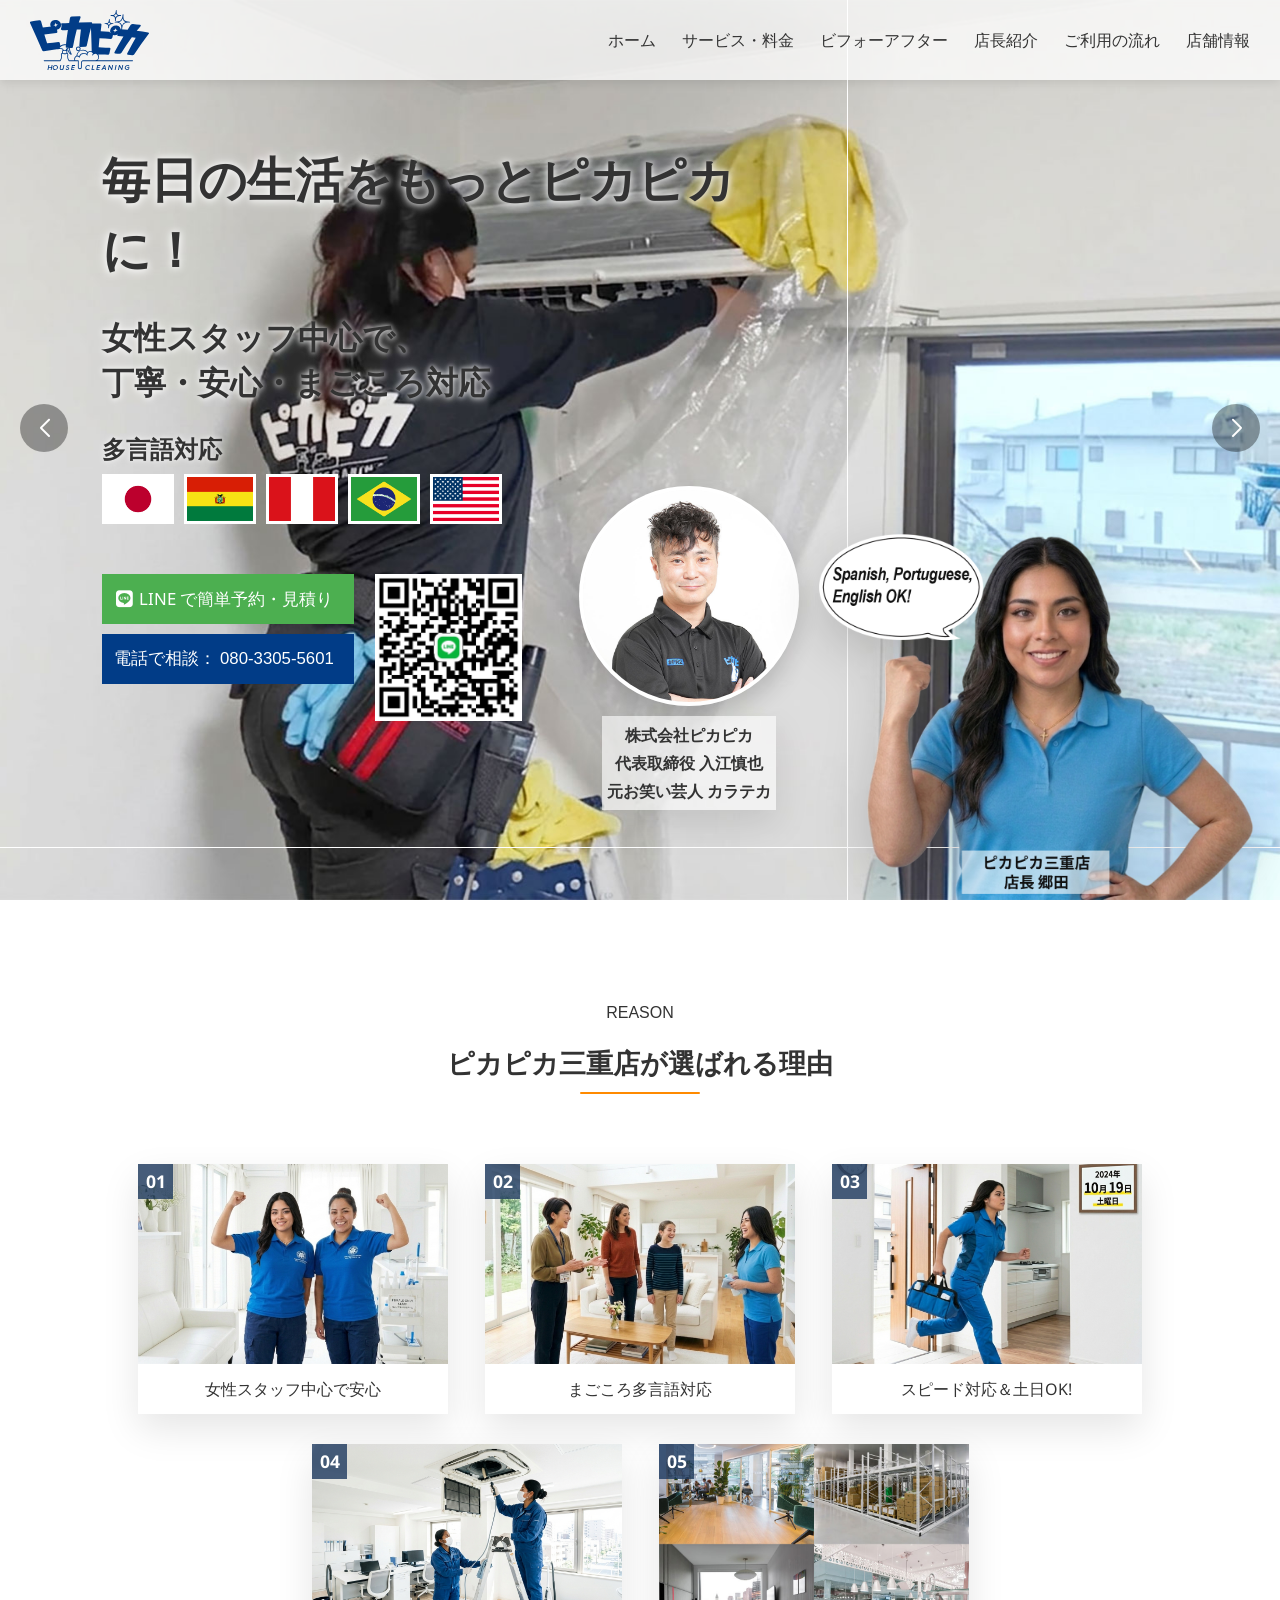
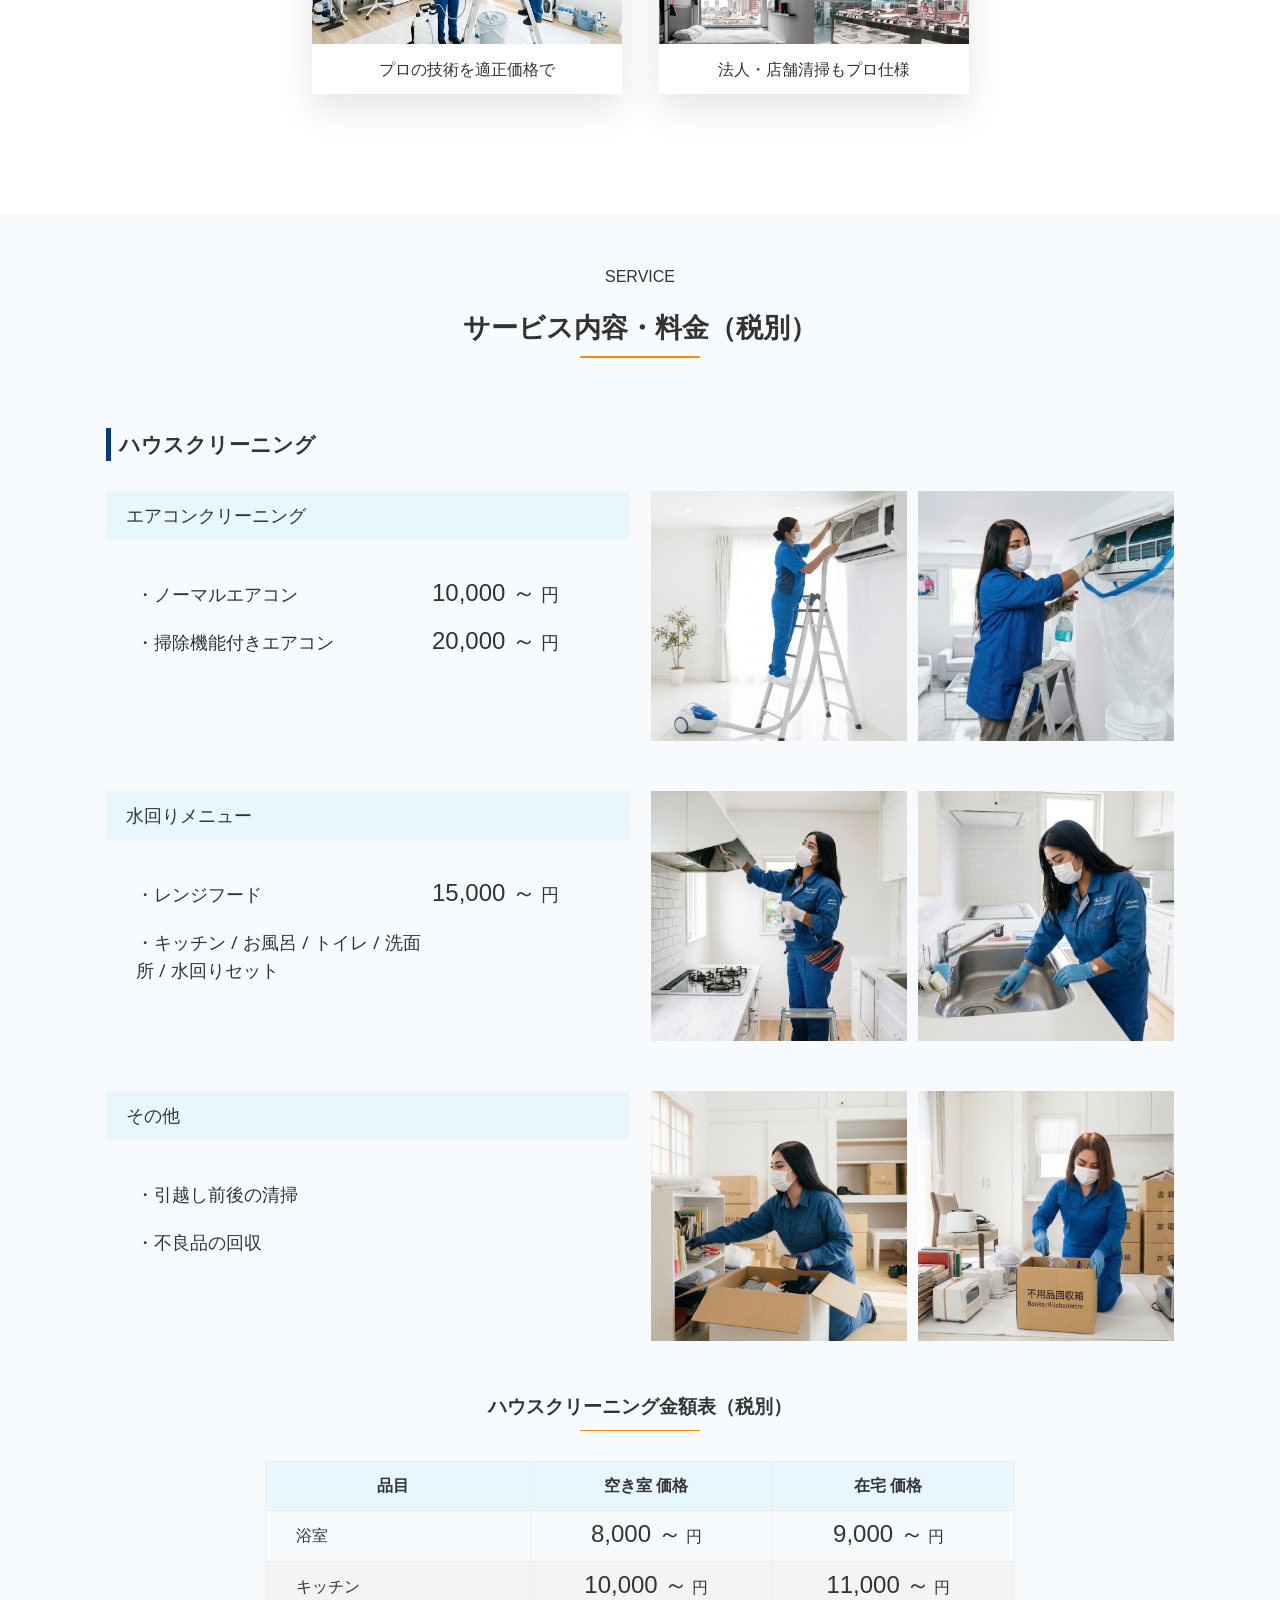
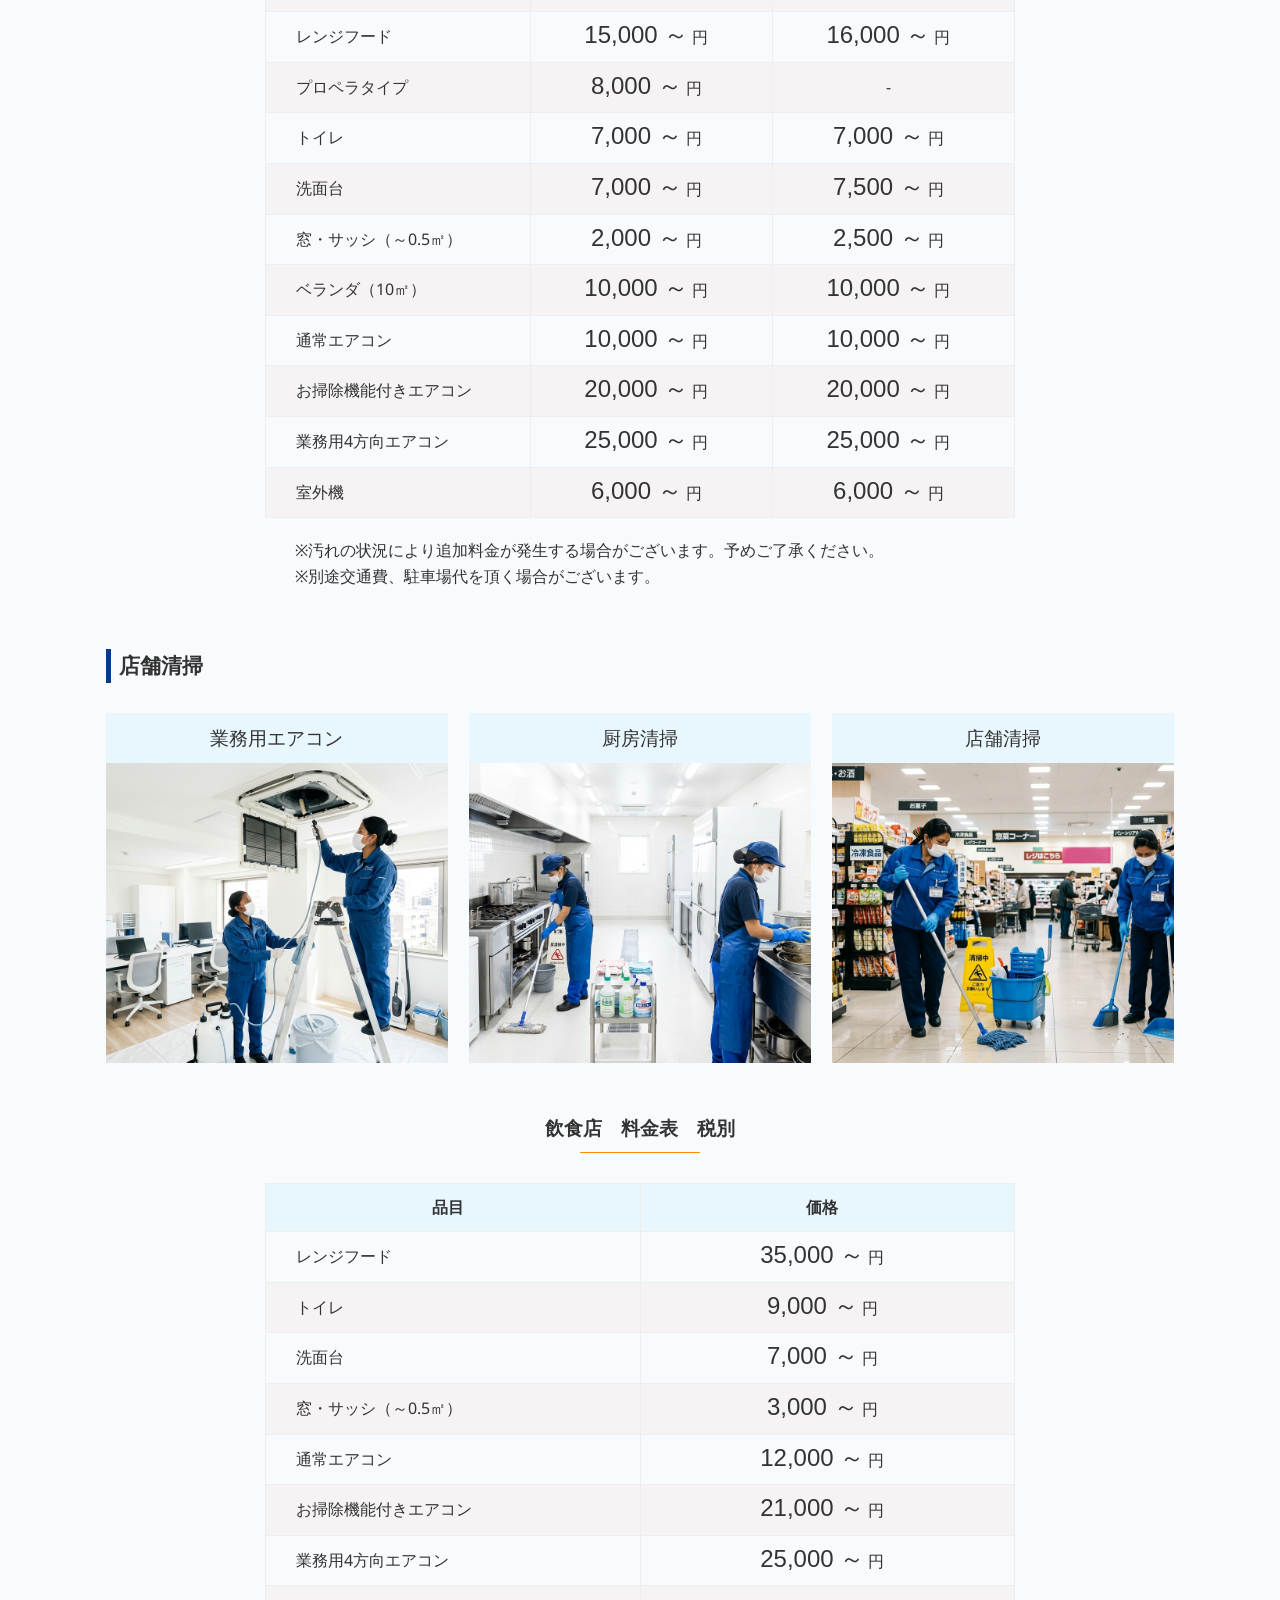
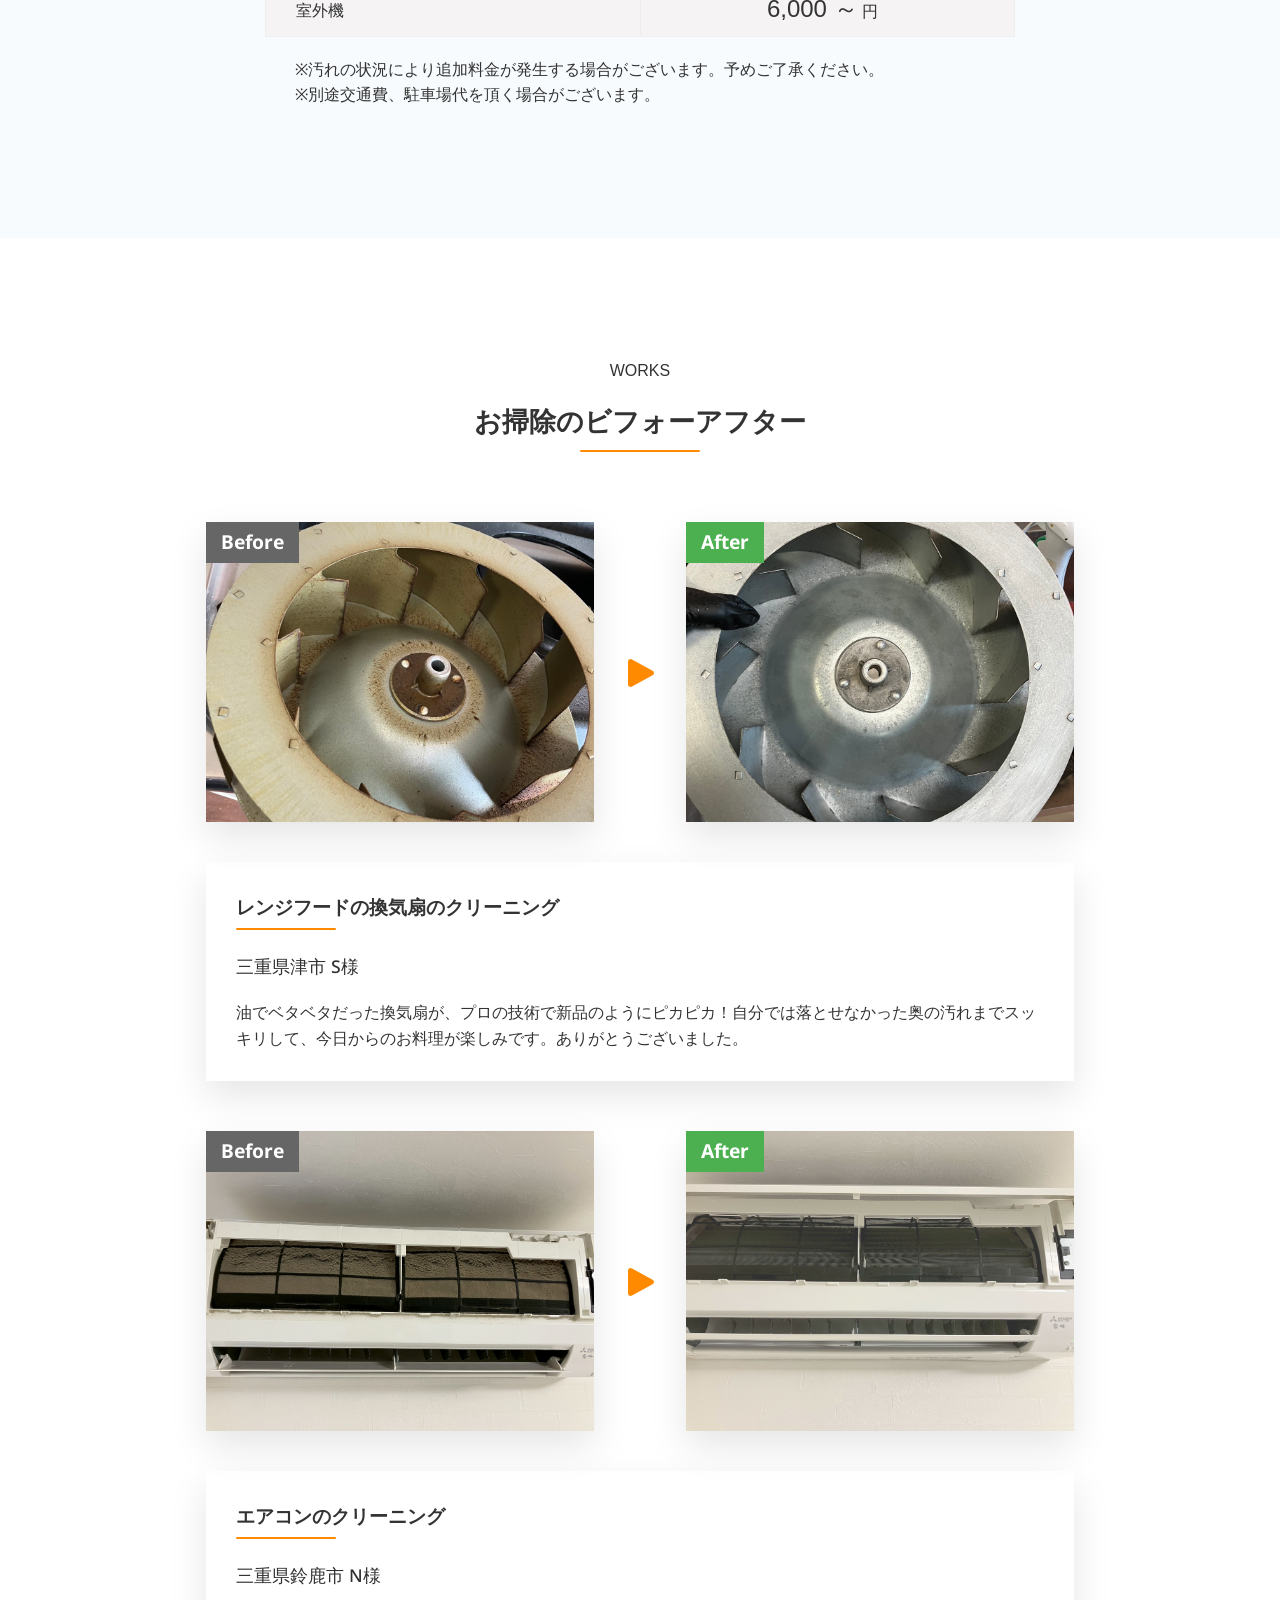
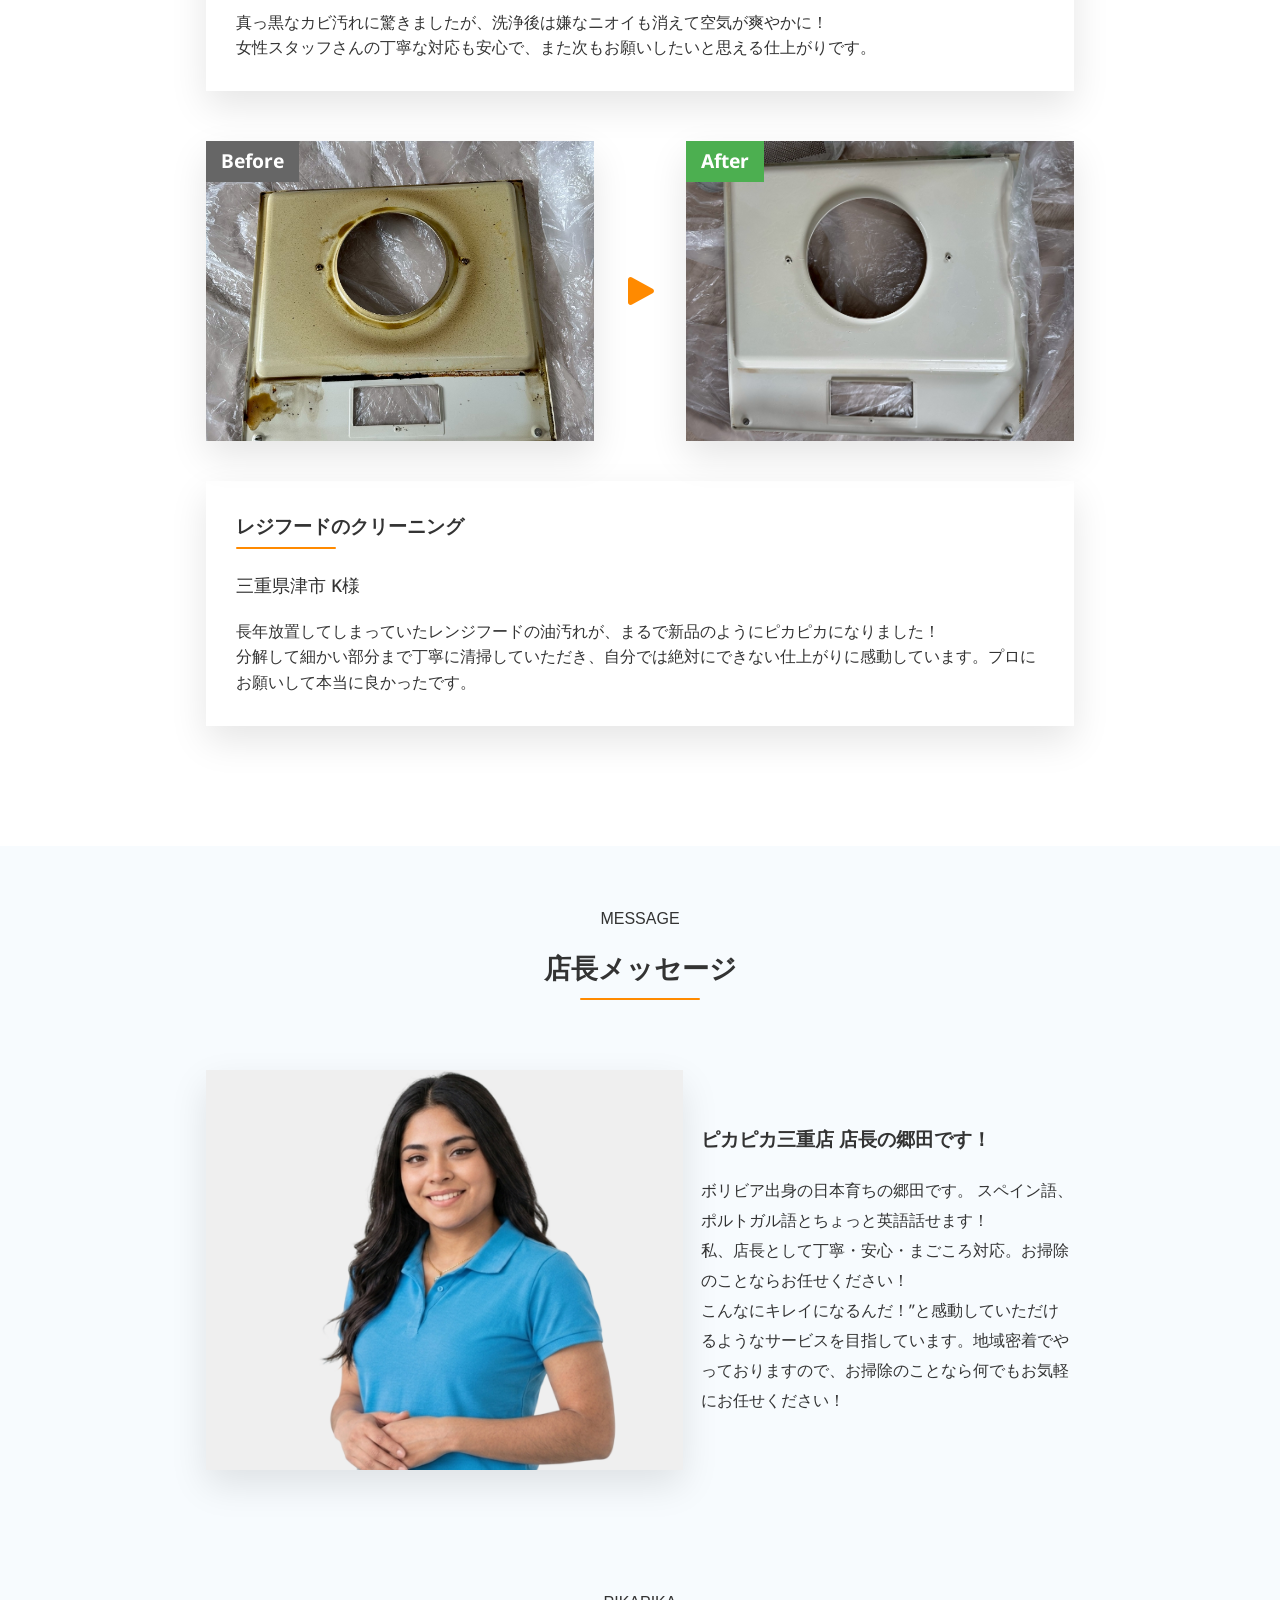
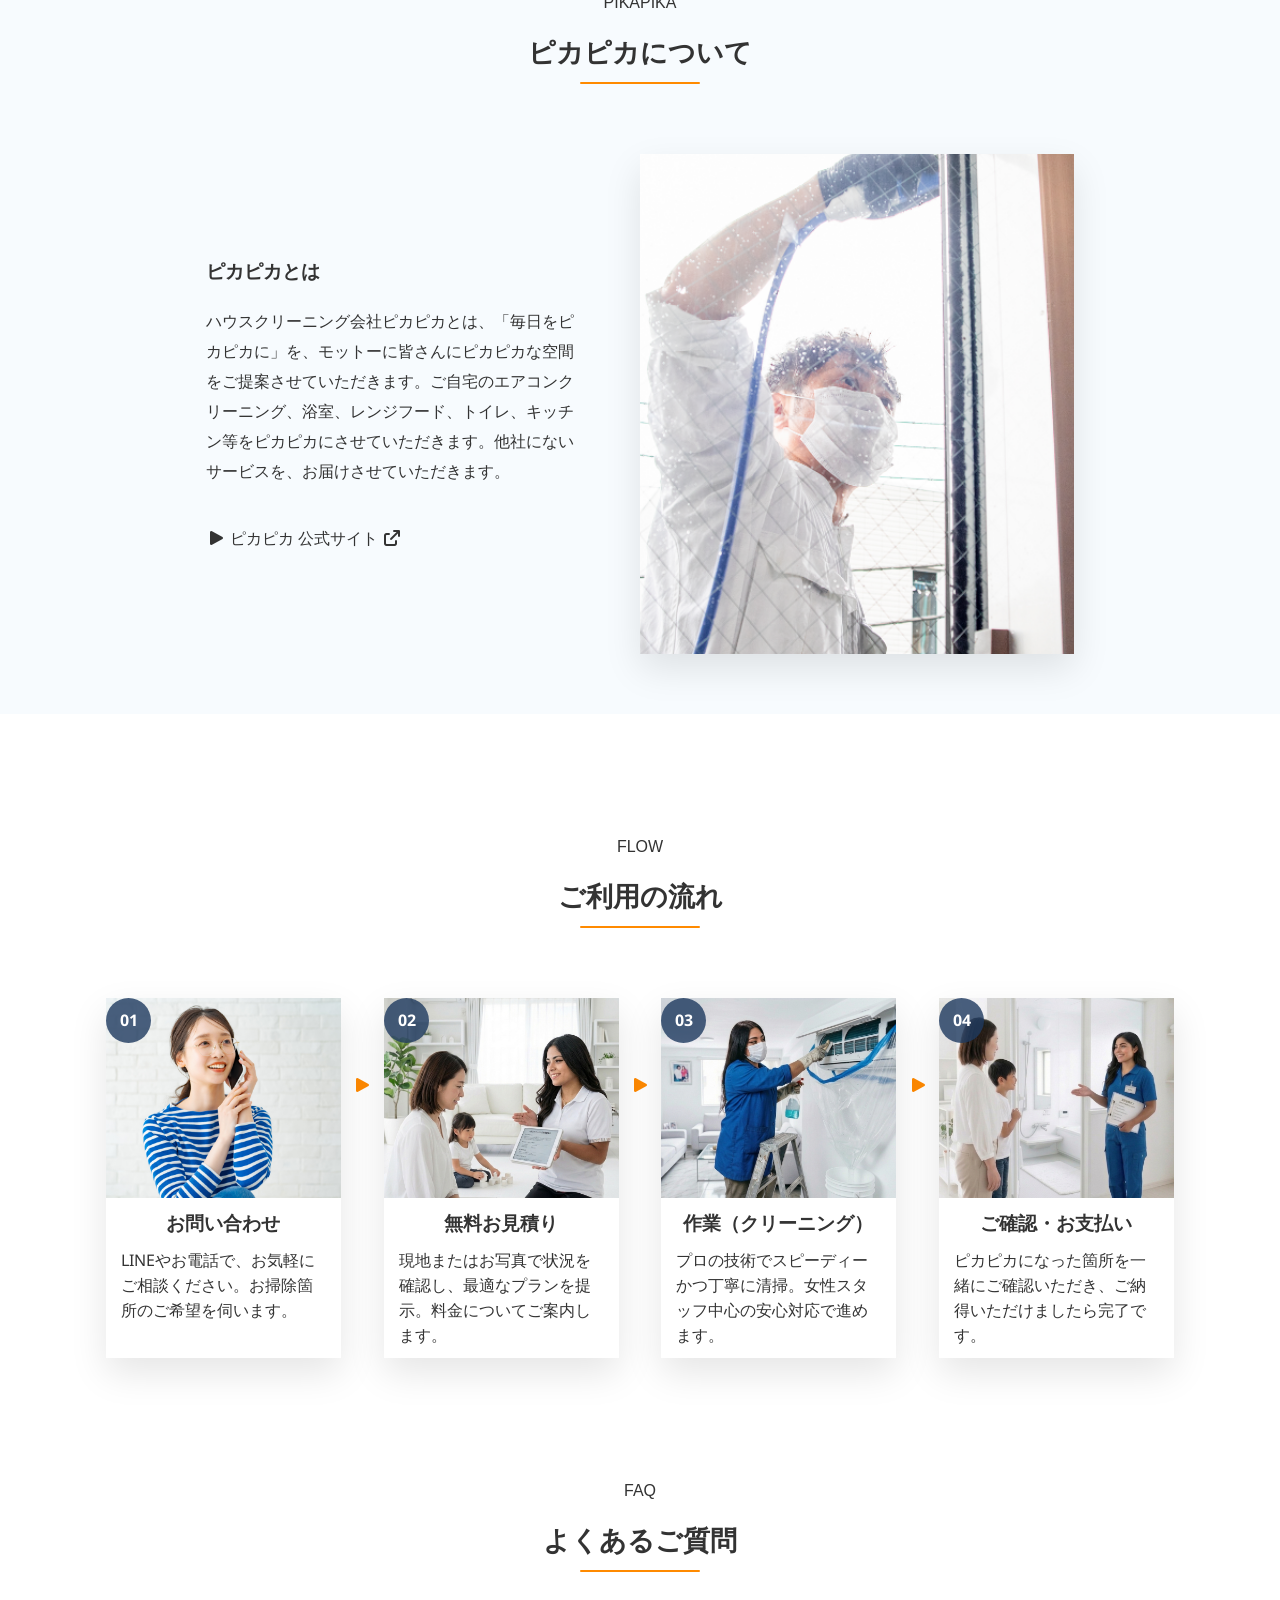
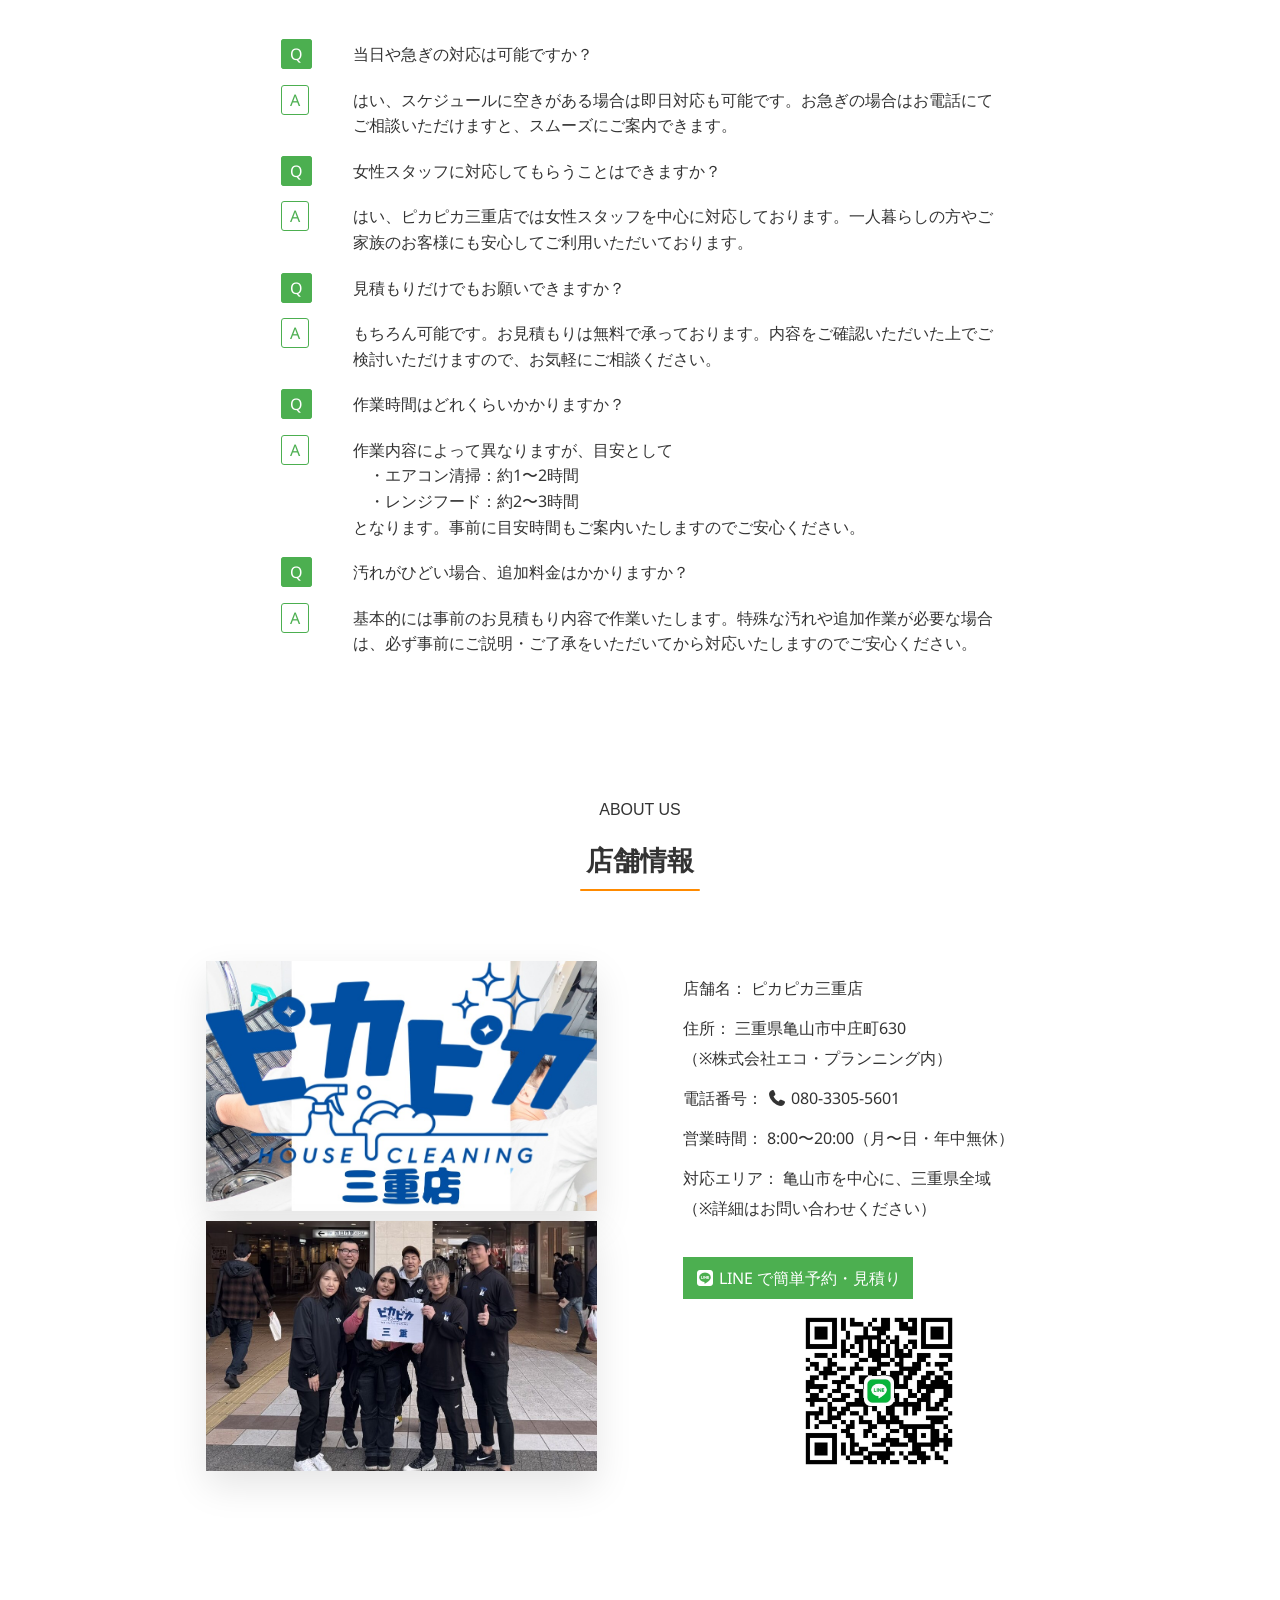
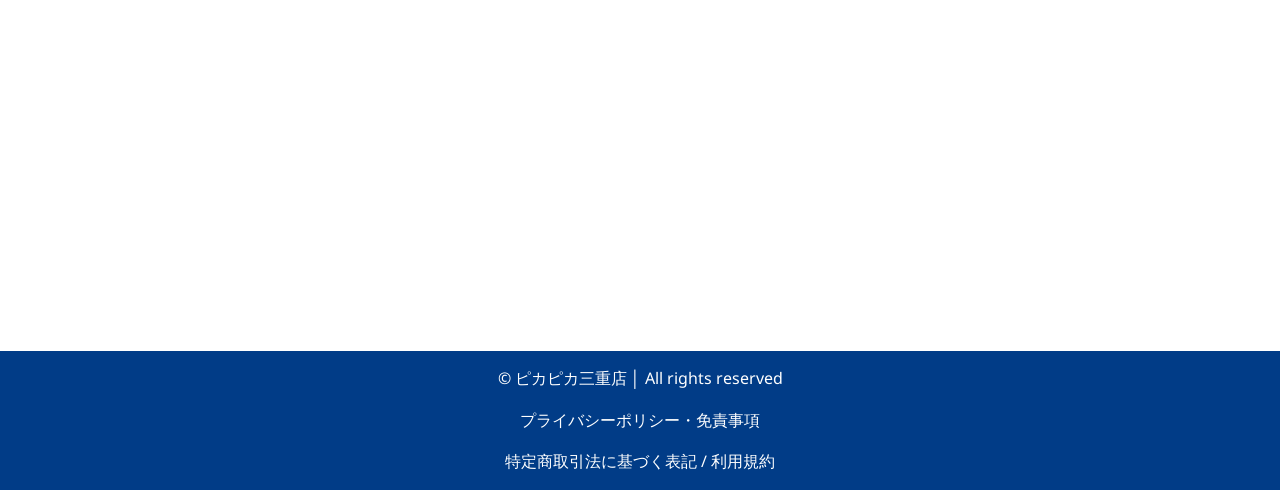
==== index.html @ c9052059 "更新" ====
<!DOCTYPE html>
<html lang="ja">
<head>
  <meta charset="UTF-8">
  <meta http-equiv="X-UA-Compatible" content="IE=edge">
  <meta name="viewport" content="width=device-width, initial-scale=1.0, viewport-fit=cover">
  <meta http-equiv="Pragma" content="no-cache">
  <meta http-equiv="Cache-Control" content="no-cache">
  <link rel="stylesheet" href="https://cdn.jsdelivr.net/npm/swiper@11/swiper-bundle.min.css" />
  <link rel="stylesheet" href="./css/ress.css">
  <link rel="stylesheet" href="./css/style.css">
  <link rel="icon" href="./img/favicon.ico" />
  <!-- Google Tag Manager -->
  <script>(function(w,d,s,l,i){w[l]=w[l]||[];w[l].push({'gtm.start':
  new Date().getTime(),event:'gtm.js'});var f=d.getElementsByTagName(s)[0],
  j=d.createElement(s),dl=l!='dataLayer'?'&l='+l:'';j.async=true;j.src=
  'https://www.googletagmanager.com/gtm.js?id='+i+dl;f.parentNode.insertBefore(j,f);
  })(window,document,'script','dataLayer','GTM-5GJ93QLN');</script>
  <!-- End Google Tag Manager -->
  <!-- Google Fonts -->
  <link rel="preconnect" href="https://fonts.googleapis.com">
  <link rel="preconnect" href="https://fonts.gstatic.com" crossorigin>
  <link href="https://fonts.googleapis.com/css2?family=Noto+Sans:ital,wdth,wght@0,62.5..100,100..900;1,62.5..100,100..900&display=swap" rel="stylesheet">
  <!-- Fontawesome -->
  <link rel="stylesheet" href="./css/all.min.css">
  <!-- Java Script -->
  <script src="https://ajax.googleapis.com/ajax/libs/jquery/3.6.1/jquery.min.js"></script>
  <script src="./js/jquery.inview.min.js"></script>
  <title>ピカピカ三重店｜三重県亀山市のハウスクリーニング・エアコン洗浄・水回り清掃</title>
  <meta name="description" content="三重県亀山市でハウスクリーニングをお探しならピカピカ三重店。エアコン洗浄・レンジフード・浴室・キッチン・引越し清掃まで対応。女性スタッフ中心で安心、見積無料・土日対応・即日対応も可能。LINEから簡単予約できます。">
  <script type="application/ld+json">
  {
    "@context": "https://schema.org",
    "@type": "LocalBusiness",
    "name": "ピカピカ三重店",
    "image": "https://example.com/logo.png",
    "address": {
      "@type": "PostalAddress",
      "addressRegion": "三重県",
      "addressLocality": "亀山市",
      "streetAddress": "中庄町630"
    },
    "telephone": "080-3305-5601",
    "openingHours": "Mo-Su 08:00-20:00",
    "priceRange": "¥¥",
    "areaServed": "三重県",
    "description": "三重県亀山市のハウスクリーニング。エアコン清掃・水回り・レンジフード清掃など対応。",
    "url": "https://your-site-url.com"
  }
  </script>
</head>

<body>
  <!-- Google Tag Manager (noscript) -->
  <noscript><iframe src="https://www.googletagmanager.com/ns.html?id=GTM-5GJ93QLN"
  height="0" width="0" style="display:none;visibility:hidden"></iframe></noscript>
  <!-- End Google Tag Manager (noscript) -->
  <header id="header">
    <div class="inner">
      <h1 class="site-title">
        <a class="logo-img" href="index.html">
          <img src="./img/h_logo.svg" alt="">
        </a>
      </h1>
      <nav id="nav" class="pc">
        <ul class="menu">
          <li class="item"><a href="index.html">ホーム</a></li>
          <li class="item"><a href="#service">サービス・料金</a></li>
          <li class="item"><a href="#works">ビフォーアフター</a></li>
          <li class="item"><a href="#message">店長紹介</a></li>
          <li class="item"><a href="#flow">ご利用の流れ</a></li>
          <li class="item"><a href="#aboutus">店舗情報</a></li>
        </ul>
      </nav>
    </div>
    <div id="nav-sp">
      <div class="hamburger">
        <span class="icon-bar"></span>
        <span class="icon-bar"></span>
        <span class="icon-bar"></span>
      </div>
    </div>
    <div id="menu-sp">
      <div class="img">
        <img src="./img/logo02.png" alt="">
      </div>
      <ul class="menu">
        <li class="item"><a href="index.html">ホーム</a></li>
        <li class="item"><a href="#service">サービス・料金</a></li>
        <li class="item"><a href="#works">ビフォーアフター</a></li>
        <li class="item"><a href="#message">店長紹介</a></li>
        <li class="item"><a href="#flow">ご利用の流れ</a></li>
        <li class="item"><a href="#aboutus">店舗情報</a></li>
        <li class="item"><a href="./policy.html">プライバシーポリシー・免責事項</a></li>
        <li class="item"><a href="./tokusho.html">特定商取引法に基づく表記</a></li>
        <li class="item"><a href="./terms.html">利用規約</a></li>
      </ul>
    </div>
    <div id="mask"></div>
  </header>
  
  <main>
    <div id="mainvisual">
      <div class="swiper">
        <div class="swiper-wrapper">
          <div class="swiper-slide">
            <img src="./img/top_s01.jpg" alt="">
          </div>
          <div class="swiper-slide">
            <img src="./img/top_s02.jpg" alt="">
          </div>
          <div class="swiper-slide">
            <img src="./img/top_s03.jpg" alt="">
          </div>
        </div>
        <div class="swiper-button-prev"></div>
        <div class="swiper-button-next"></div>
      </div>      
      <div class="concept">
        <h2 class="concept-title reveal">
          毎日の生活をもっと<br class="br-sp">ピカピカに！
        </h2>
        <p class="sub-copy reveal">
          女性スタッフ中心で、<br>
          丁寧・安心・まごころ対応  
        </p>
        <div class="country reveal">
          <p class="text">
            多言語対応
          </p>
          <ul class="list">
            <li class="item">
              <div class="img">
                <img src="./img/ntf_131.png" alt="">
              </div>
            </li>
            <li class="item">
              <div class="img">
                <img src="./img/ntf_705.png" alt="">
              </div>
            </li>
            <li class="item">
              <div class="img">
                <img src="./img/ntf_724.png" alt="">
              </div>
            </li>
            <li class="item">
              <div class="img">
                <img src="./img/ntf_707.png" alt="">
              </div>
            </li>
            <li class="item">
              <div class="img">
                <img src="./img/ntf_401.png" alt="">
              </div>
            </li>
          </ul>
        </div>
        <div class="contact reveal">
          <div class="left">
            <div class="line">
              <a href="https://line.me/ti/p/djZJTukk-M" class="text" target="_blank" rel="noopener noreferrer">
                <i class="fa-brands fa-line"></i> LINE で簡単予約・見積り
              </a>
            </div>
            <a href="tel:+81-80-3305-5601"  class="tel">
              電話で相談： <span class="en">080-3305-5601</span>
            </a>
          </div>
          <div class="right">
            <div class="img">
              <a href="https://line.me/ti/p/djZJTukk-M" target="_blank" rel="noopener noreferrer">
                <img src="./img/qr.jpg" alt="">
              </a>
            </div>
          </div>
        </div>
      </div>
      <div class="mainvisual-cast reveal-right">
        <div class="karateka">
          <div class="img">
            <img src="./img/top_karateka.png" alt="">
          </div>
          <p class="text">
            株式会社ピカピカ<br>
            代表取締役 入江慎也<br>
            元お笑い芸人 カラテカ
          </p>
        </div>
        <div class="character">
          <div class="img">
            <img src="./img/top02.png" alt="">
          </div>
        </div>
      </div>
    </div>

    <div class="wrapper">
      <section id="reason">
        <h2 class="sec-title">
          <span class="en">
            REASON
          </span>
          ピカピカ三重店が選ばれる理由
        </h2>
        <ul class="flex">
          <li class="item reveal">
            <div class="img">
              <img src="./img/img54.png" alt="">
            </div>
            <p class="text">
              女性スタッフ中心で安心
            </p>
          </li>
          <li class="item reveal">
            <div class="img">
              <img src="./img/img55.png" alt="">
            </div>
            <p class="text">
              まごころ多言語対応
            </p>
          </li>
          <li class="item reveal">
            <div class="img">
              <img src="./img/img56.png" alt="">
            </div>
            <p class="text">
              スピード対応＆土日OK!
            </p>
          </li>
          <li class="item reveal">
            <div class="img">
              <img src="./img/img36.png" alt="">
            </div>
            <p class="text">
              プロの技術を適正価格で
            </p>
          </li>
          <li class="item reveal">
            <div class="img">
              <img src="./img/co.jpg" alt="">
            </div>
            <p class="text">
              法人・店舗清掃もプロ仕様
            </p>
          </li>
        </ul>
      </section>
    </div>

    <div class="bg-light">
      <div class="wrapper">
        <section id="service">
          <h2 class="sec-title">
            <span class="en">
              SERVICE
            </span>
            サービス内容・料金（税別）
          </h2>
          <div class="house">
            <h3 class="title">
              ハウスクリーニング
            </h3>
            <div class="air flex">
              <div class="desc">
                <div class="text-title">
                  エアコンクリーニング
                </div>
                <dl class="list flex">
                  <dt>・ノーマルエアコン</dt>
                  <dd><span class="en">10,000 ～</span> 円</dd>
                  <dt>・掃除機能付きエアコン</dt>
                  <dd><span class="en">20,000 ～</span> 円</dd>
                </dl>
              </div>
              <div class="flex img-flex">
                <div class="img reveal">
                  <img src="./img/img53.png" alt="">
                </div>
                <div class="img reveal">
                  <img src="./img/img47.png" alt="">
                </div>
              </div>
            </div>
            <div class="air flex">
              <div class="desc">
                <div class="text-title">
                  水回りメニュー
                </div>
                <dl class="list flex">
                  <dt>・レンジフード</dt>
                  <dd><span class="en">15,000 ～</span> 円</dd>
                  <dt>・キッチン / お風呂 / トイレ / 洗面所 / 水回りセット</dt>
                  <dd></dd>
                </dl>
              </div>
              <div class="flex img-flex">
                <div class="img reveal">
                  <img src="./img/img50.png" alt="">
                </div>
                <div class="img reveal">
                  <img src="./img/img51.png" alt="">
                </div>
              </div>
            </div>
            <div class="air flex">
              <div class="desc">
                <div class="text-title">
                  その他
                </div>
                <dl class="list flex">
                  <dt>・引越し前後の清掃</dt>
                  <dd></dd>
                  <dt>・不良品の回収</dt>
                  <dd></dd>
                </dl>
              </div>
              <div class="flex img-flex">
                <div class="img reveal">
                  <img src="./img/img52.png" alt="">
                </div>
                <div class="img reveal">
                  <img src="./img/img49.png" alt="">
                </div>
              </div>
            </div>

            <div class="wrapper-03">
              <h3 class="cleannig-price-title">
                ハウスクリーニング金額表（税別）
              </h3>
              <table border="1" class="price-table">
                <tr>
                  <th class="menu">品目</th>
                  <th class="price-1">空き室 価格</th>
                  <th class="price-1">在宅 価格</th>
                </tr>
                <tr>
                  <td>浴室</td>
                  <td class="price-2"><span class="en">8,000 ～</span> 円</td>
                  <td class="price-2"><span class="en">9,000 ～</span> 円</td>
                </tr>
                <tr>
                  <td>キッチン</td>
                  <td class="price-2"><span class="en">10,000 ～</span> 円</td>
                  <td class="price-2"><span class="en">11,000 ～</span> 円</td>
                </tr>
                <tr>
                  <td>レンジフード</td>
                  <td class="price-2"><span class="en">15,000 ～</span> 円</td>
                  <td class="price-2"><span class="en">16,000 ～</span> 円</td>
                </tr>
                <tr>
                  <td>プロペラタイプ</td>
                  <td class="price-2"><span class="en">8,000 ～</span> 円</td>
                  <td class="price-2"> - </td>
                </tr>  
                <tr>  
                  <td>トイレ</td>
                  <td class="price-2"><span class="en">7,000 ～</span> 円</td>
                  <td class="price-2"><span class="en">7,000 ～</span> 円</td>
                </tr>
                <tr>
                  <td>洗面台</td>
                  <td class="price-2"><span class="en">7,000 ～</span> 円</td>
                  <td class="price-2"><span class="en">7,500 ～</span> 円</td>
                </tr>
                <tr>
                  <td>窓・サッシ（～0.5㎡）</td>
                  <td class="price-2"><span class="en">2,000 ～</span> 円</td>
                  <td class="price-2"><span class="en">2,500 ～</span> 円</td>
                </tr>
                <tr>
                  <td>ベランダ（10㎡）</td>
                  <td class="price-2"><span class="en">10,000 ～</span> 円</td>
                  <td class="price-2"><span class="en">10,000 ～</span> 円</td>
                </tr>
                <tr>
                  <td>通常エアコン</td>
                  <td class="price-2"><span class="en">10,000 ～</span> 円</td>
                  <td class="price-2"><span class="en">10,000 ～</span> 円</td>
                </tr>
                <tr>
                  <td>お掃除機能付きエアコン</td>
                  <td class="price-2"><span class="en">20,000 ～</span> 円</td>
                  <td class="price-2"><span class="en">20,000 ～</span> 円</td>
                </tr>
                <tr>
                  <td>業務用4方向エアコン</td>
                  <td class="price-2"><span class="en">25,000 ～</span> 円</td>
                  <td class="price-2"><span class="en">25,000 ～</span> 円</td>
                </tr>
                <tr>
                  <td>室外機</td>
                  <td class="price-2"><span class="en">6,000 ～</span> 円</td>
                  <td class="price-2"><span class="en">6,000 ～</span> 円</td>
                </tr>
              </table>
              <p class="caution">
                ※汚れの状況により追加料金が発生する場合がございます。予めご了承ください。<br>
                  ※別途交通費、駐車場代を頂く場合がございます。
              </p>
            </div>
            <h3 class="title">
              店舗清掃
            </h3>
            <ul class="list-2 flex">
              <li class="item reveal">
                <div class="text">
                  業務用エアコン
                </div>
                <div class="img">
                  <img src="./img/img36.png" alt="">
                </div>
              </li>
              <li class="item reveal">
                <div class="text">
                  厨房清掃
                </div>
                <div class="img">
                  <img src="./img/img37.png" alt="">
                </div>
              </li>
              <li class="item reveal">
                <div class="text">
                  店舗清掃
                </div>
                <div class="img">
                  <img src="./img/img28.png" alt="">
                </div>
              </li>
            </ul>
            <div class="wrapper-03">
              <h3 class="cleannig-price-title">
                飲食店　料金表　税別
              </h3>
              <table border="1" class="price-table">
                  <tr>
                    <th class="shop-menu">品目</th>
                    <th class="shop-price">価格</th>
                  </tr>
                  <tr>
                    <td>レンジフード</td>
                    <td class="price-2"><span class="en">35,000 ～</span> 円</td>
                  </tr> 
                  <tr>  
                    <td>トイレ</td>
                    <td class="price-2"><span class="en">9,000 ～</span> 円</td>
                  </tr>
                  <tr>
                    <td>洗面台</td>
                    <td class="price-2"><span class="en">7,000 ～</span> 円</td>
                  </tr>
                  <tr>
                    <td>窓・サッシ（～0.5㎡）</td>
                    <td class="price-2"><span class="en">3,000 ～</span> 円</td>
                  </tr>
                  <tr>
                    <td>通常エアコン</td>
                    <td class="price-2"><span class="en">12,000 ～</span> 円</td>
                  </tr>
                  <tr>
                    <td>お掃除機能付きエアコン</td>
                    <td class="price-2"><span class="en">21,000 ～</span> 円</td>
                  </tr>
                  <tr>
                    <td>業務用4方向エアコン</td>
                    <td class="price-2"><span class="en">25,000 ～</span> 円</td>
                  </tr>
                  <tr>
                    <td>室外機</td>
                    <td class="price-2"><span class="en">6,000 ～</span> 円</td>
                  </tr>
                </table>
                <p class="caution">
                  ※汚れの状況により追加料金が発生する場合がございます。予めご了承ください。<br>
                  ※別途交通費、駐車場代を頂く場合がございます。
                </p>
              </div>
          </div>
        </section>
      </div>
    </div>
    
    <div class="wrapper-02">
      <section id="works">
        <h2 class="sec-title">
          <span class="en">
            WORKS
          </span>
          お掃除のビフォーアフター
        </h2>
        <div class="flex">
          <div class="img bef reveal">
            <img src="./img/cleaning01.jpg" alt="">
          </div>
          <div class="arrow">
            <i class="fa-solid fa-play"></i>
          </div>
          <div class="img aft reveal">
            <img src="./img/cleaning02.jpg" alt="">
          </div>
        </div>
        <div class="desc">
          <h3 class="title">
            レンジフードの換気扇のクリーニング
          </h3>
          <div class="customer">
            三重県津市 S様
          </div>
          <div class="customer-comment">
            油でベタベタだった換気扇が、プロの技術で新品のようにピカピカ！自分では落とせなかった奥の汚れまでスッキリして、今日からのお料理が楽しみです。ありがとうございました。
          </div>
        </div>
        <div class="flex">
          <div class="img bef reveal">
            <img src="./img/img44.jpg" alt="">
          </div>
          <div class="arrow">
            <i class="fa-solid fa-play"></i>
          </div>
          <div class="img aft reveal">
            <img src="./img/img46.jpg" alt="">
          </div>
        </div>
        <div class="desc">
          <h3 class="title">
            エアコンのクリーニング
          </h3>
          <div class="customer">
            三重県鈴鹿市 N様
          </div>
          <div class="customer-comment">
            真っ黒なカビ汚れに驚きましたが、洗浄後は嫌なニオイも消えて空気が爽やかに！<br>女性スタッフさんの丁寧な対応も安心で、また次もお願いしたいと思える仕上がりです。
          </div>
        </div>
        <div class="flex">
          <div class="img bef reveal">
            <img src="./img/img47.jpg" alt="">
          </div>
          <div class="arrow">
            <i class="fa-solid fa-play"></i>
          </div>
          <div class="img aft reveal">
            <img src="./img/img48.jpg" alt="">
          </div>
        </div>
        <div class="desc">
          <h3 class="title">
            レジフードのクリーニング
          </h3>
          <div class="customer">
            三重県津市 K様
          </div>
          <div class="customer-comment">
            長年放置してしまっていたレンジフードの油汚れが、まるで新品のようにピカピカになりました！<br>
            分解して細かい部分まで丁寧に清掃していただき、自分では絶対にできない仕上がりに感動しています。プロにお願いして本当に良かったです。
          </div>
        </div>
      </section>
    </div>

    <div class="bg-light">
      <div class="wrapper-02">
        <section id="message">
          <h2 class="sec-title">
            <span class="en">
              MESSAGE
            </span>
            店長メッセージ
          </h2>
          <div class="flex">
            <div class="img reveal-left">
              <img src="./img/img112.png" alt="">
            </div>
            <div class="message">
              <h3 class="title">
                ピカピカ三重店 店長の郷田です！
              </h3>
              <div class="text">
                ボリビア出身の日本育ちの郷田です。 スペイン語、ポルトガル語とちょっと英語話せます！ <br>私、店長として丁寧・安心・まごころ対応。お掃除のことならお任せください！<br>こんなにキレイになるんだ！”と感動していただけるようなサービスを目指しています。地域密着でやっておりますので、お掃除のことなら何でもお気軽にお任せください！
              </div>
            </div>
          </div>
        </section>

        <section id="pikapika">
        <h2 class="sec-title">
          <span class="en">
            PIKAPIKA
          </span>
          ピカピカについて
        </h2>
        <div class="flex">
            <div class="img reveal-right">
              <img src="./img/about_img.png" alt="">
            </div>
            <div class="message">
              <h3 class="title">
                ピカピカとは
              </h3>
              <div class="text">
                ハウスクリーニング会社ピカピカとは、「毎日をピカピカに」を、モットーに皆さんにピカピカな空間をご提案させていただきます。ご自宅のエアコンクリーニング、浴室、レンジフード、トイレ、キッチン等をピカピカにさせていただきます。他社にないサービスを、お届けさせていただきます。
              </div>
              <div class="link">
                <a href="https://pikapika.co.jp/" target="_blank" rel="noopener noreferrer"><i class="fa-solid fa-play"></i> ピカピカ 公式サイト <i class="fa-solid fa-arrow-up-right-from-square"></i></a>
              </div>
            </div>
          </div>
      </section>
      </div>
    </div> 
      
    <div class="wrapper">
      <section id="flow">
        <h2 class="sec-title">
          <span class="en">
            FLOW
          </span>
          ご利用の流れ
        </h2>
        <ul class="flex">
          <li class="item shadow reveal">
            <div class="img">
              <img src="./img/img22.jpg" alt="">
            </div>
            <div class="desc">
              <h3 class="title">
                お問い合わせ
              </h3>
              <p class="text">
                LINEやお電話で、お気軽にご相談ください。お掃除箇所のご希望を伺います。
              </p>
            </div>
          </li>
          <li class="item arrow">
            <i class="fa-solid fa-play"></i>
          </li>
          <li class="item shadow reveal">
            <div class="img">
              <img src="./img/img58.png" alt="">
            </div>
            <div class="desc">
              <h3 class="title">
                無料お見積り
              </h3>
              <p class="text">
                現地またはお写真で状況を確認し、最適なプランを提示。料金についてご案内します。
              </p>
            </div>
          </li>
          <li class="item arrow">
            <i class="fa-solid fa-play"></i>
          </li>
          <li class="item shadow reveal">
            <div class="img">
              <img src="./img/img47.png" alt="">
            </div>
            <div class="desc">
              <h3 class="title">
                作業（クリーニング）
              </h3>
              <p class="text">
                プロの技術でスピーディーかつ丁寧に清掃。女性スタッフ中心の安心対応で進めます。
              </p>
            </div>
          </li>
          <li class="item arrow">
            <i class="fa-solid fa-play"></i>
          </li>
          <li class="item shadow reveal">
            <div class="img">
              <img src="./img/img57.png" alt="">
            </div>
            <div class="desc">
              <h3 class="title">
                ご確認・お支払い
              </h3>
              <p class="text">
                ピカピカになった箇所を一緒にご確認いただき、ご納得いただけましたら完了です。
              </p>
            </div>
          </li>
        </ul>
      </section>
    </div>
    
    <div class="wrapper-03">
      <section id="faq">
        <h2 class="sec-title">
          <span class="en">
            FAQ
          </span>
          よくあるご質問
        </h2>
        <dl class="faq-list">
          <dt><span class="square-q">Q</span></dt>
          <dd>当日や急ぎの対応は可能ですか？</dd>
          <dt><span class="square-a">A</span></dt>
          <dd>
            はい、スケジュールに空きがある場合は即日対応も可能です。お急ぎの場合はお電話にてご相談いただけますと、スムーズにご案内できます。
          </dd>          
          <dt><span class="square-q">Q</span></dt>
          <dd>女性スタッフに対応してもらうことはできますか？</dd>
          <dt><span class="square-a">A</span></dt>
          <dd>
            はい、ピカピカ三重店では女性スタッフを中心に対応しております。一人暮らしの方やご家族のお客様にも安心してご利用いただいております。
          </dd>          
          <dt><span class="square-q">Q</span></dt>
          <dd>見積もりだけでもお願いできますか？</dd>
          <dt><span class="square-a">A</span></dt>
          <dd>
            もちろん可能です。お見積もりは無料で承っております。内容をご確認いただいた上でご検討いただけますので、お気軽にご相談ください。
          </dd>          
          <dt><span class="square-q">Q</span></dt>
          <dd>作業時間はどれくらいかかりますか？</dd>
          <dt><span class="square-a">A</span></dt>
          <dd>
            作業内容によって異なりますが、目安として<br>
            　・エアコン清掃：約1〜2時間<br>
            　・レンジフード：約2〜3時間<br>
            となります。事前に目安時間もご案内いたしますのでご安心ください。
          </dd>          
          <dt><span class="square-q">Q</span></dt>
          <dd>汚れがひどい場合、追加料金はかかりますか？</dd>
          <dt><span class="square-a">A</span></dt>
          <dd>
            基本的には事前のお見積もり内容で作業いたします。特殊な汚れや追加作業が必要な場合は、必ず事前にご説明・ご了承をいただいてから対応いたしますのでご安心ください。
          </dd>
        </dl>
      </section>
    </div>

    <div class="wrapper-02">
      <section id="aboutus">
        <h2 class="sec-title">
          <span class="en">
            ABOUT US
          </span>
          店舗情報
        </h2>
        <div class="flex">
          <div class="img">
            <div class="inner-img reveal-left logo">
              <img src="./img/pikapika-mie.jpg" alt="">
            </div>
            <div class="inner-img reveal-left">
              <img src="./img/img19.jpg" alt="">
            </div>
          </div>
          <div class="desc">
            <p class="text">
              店舗名： ピカピカ三重店
            </p>
            <p class="text">
              住所： 三重県亀山市中庄町630<br>（※株式会社エコ・プランニング内）
            </p>
            <p class="text">
              電話番号： <a href="tel:+81-80-3305-5601"><i class="fa-solid fa-phone"></i> 080-3305-5601</a>
            </p>
            <p class="text">
              営業時間： 8:00〜20:00（月〜日・年中無休）
            </p>
            <p class="text">
              対応エリア： 亀山市を中心に、三重県全域<br>
              （※詳細はお問い合わせください）
            </p>
            <div class="cta text">
              <a href="https://line.me/ti/p/djZJTukk-M" class="btn" target="_blank" rel="noopener noreferrer">
                <i class="fa-brands fa-line"></i> LINE で簡単予約・見積り
              </a>
            </div>
            <div class="img line br-pc">
              <a href="https://line.me/ti/p/djZJTukk-M" target="_blank" rel="noopener noreferrer">
                <img src="./img/qr.jpg" alt="">
              </a>
            </div>
          </div>
        </div>
        <div class="map">
          <iframe src="https://www.google.com/maps/embed?pb=!1m18!1m12!1m3!1d6550.284930008019!2d136.47493399381855!3d34.827510400188814!2m3!1f0!2f0!3f0!3m2!1i1024!2i768!4f13.1!3m3!1m2!1s0x6003f50e65fa8181%3A0xc45d6342451a1f0b!2z5qCq5byP5Lya56S-IOOCqOOCs-ODu-ODl-ODqeODs-ODi-ODs-OCsCDkuInph43llrbmpa3miYA!5e0!3m2!1sja!2sjp!4v1775207662820!5m2!1sja!2sjp" style="border:0;" allowfullscreen="" loading="lazy" referrerpolicy="no-referrer-when-downgrade"></iframe>
        </div>
      </section>
    </div>
  </main>
  
  <footer id="footer">
    <p class="copy">
      &copy; ピカピカ三重店 │ All rights reserved
    </p>
    <p class="policy-footer-link">
      <a href="./policy.html">プライバシーポリシー・免責事項</a>
    </p>
    <p class="policy-footer-link">
      <a href="./tokusho.html">特定商取引法に基づく表記</a> /
      <a href="./terms.html">利用規約</a>
    </p>
  </footer>
  <script src="https://cdn.jsdelivr.net/npm/swiper@11/swiper-bundle.min.js"></script>
  <script src="./js/main.js"></script>
</body>
</html>
---- css/ress.css ----
/* resset.dev • v5.0.2 */

/* # =================================================================
   # Global selectors
   # ================================================================= */

html {
  box-sizing: border-box;
  -webkit-text-size-adjust: 100%; /* Prevent adjustments of font size after orientation changes in iOS */
  word-break: normal;
  -moz-tab-size: 4;
  tab-size: 4;
}

*,
::before,
::after {
  background-repeat: no-repeat; /* Set `background-repeat: no-repeat` to all elements and pseudo elements */
  box-sizing: inherit;
}

::before,
::after {
  text-decoration: inherit; /* Inherit text-decoration and vertical align to ::before and ::after pseudo elements */
  vertical-align: inherit;
}

* {
  padding: 0; /* Reset `padding` and `margin` of all elements */
  margin: 0;
}

/* # =================================================================
   # General elements
   # ================================================================= */

hr {
  overflow: visible; /* Show the overflow in Edge and IE */
  height: 0; /* Add the correct box sizing in Firefox */
  color: inherit; /* Correct border color in Firefox. */
}

details,
main {
  display: block; /* Render the `main` element consistently in IE. */
}

summary {
  display: list-item; /* Add the correct display in all browsers */
}

small {
  font-size: 80%; /* Set font-size to 80% in `small` elements */
}

[hidden] {
  display: none; /* Add the correct display in IE */
}

abbr[title] {
  border-bottom: none; /* Remove the bottom border in Chrome 57 */
  /* Add the correct text decoration in Chrome, Edge, IE, Opera, and Safari */
  text-decoration: underline;
  text-decoration: underline dotted;
}

a {
  background-color: transparent; /* Remove the gray background on active links in IE 10 */
}

a:active,
a:hover {
  outline-width: 0; /* Remove the outline when hovering in all browsers */
}

code,
kbd,
pre,
samp {
  font-family: monospace, monospace; /* Specify the font family of code elements */
}

pre {
  font-size: 1em; /* Correct the odd `em` font sizing in all browsers */
}

b,
strong {
  font-weight: bolder; /* Add the correct font weight in Chrome, Edge, and Safari */
}

/* https://gist.github.com/unruthless/413930 */
sub,
sup {
  font-size: 75%;
  line-height: 0;
  position: relative;
  vertical-align: baseline;
}

sub {
  bottom: -0.25em;
}

sup {
  top: -0.5em;
}

table {
  border-color: inherit; /* Correct border color in all Chrome, Edge, and Safari. */
  text-indent: 0; /* Remove text indentation in Chrome, Edge, and Safari */
}

iframe {
  border-style: none;
}

/* # =================================================================
   # Forms
   # ================================================================= */

input {
  border-radius: 0;
}

[type='number']::-webkit-inner-spin-button,
[type='number']::-webkit-outer-spin-button {
  height: auto; /* Correct the cursor style of increment and decrement buttons in Chrome */
}

[type='search'] {
  -webkit-appearance: textfield; /* Correct the odd appearance in Chrome and Safari */
  outline-offset: -2px; /* Correct the outline style in Safari */
}

[type='search']::-webkit-search-decoration {
  -webkit-appearance: none; /* Remove the inner padding in Chrome and Safari on macOS */
}

textarea {
  overflow: auto; /* Internet Explorer 11+ */
  resize: vertical; /* Specify textarea resizability */
}

button,
input,
optgroup,
select,
textarea {
  font: inherit; /* Specify font inheritance of form elements */
}

optgroup {
  font-weight: bold; /* Restore the font weight unset by the previous rule */
}

button {
  overflow: visible; /* Address `overflow` set to `hidden` in IE 8/9/10/11 */
}

button,
select {
  text-transform: none; /* Firefox 40+, Internet Explorer 11- */
}

/* Apply cursor pointer to button elements */
button,
[type='button'],
[type='reset'],
[type='submit'],
[role='button'] {
  cursor: pointer;
}

/* Remove inner padding and border in Firefox 4+ */
button::-moz-focus-inner,
[type='button']::-moz-focus-inner,
[type='reset']::-moz-focus-inner,
[type='submit']::-moz-focus-inner {
  border-style: none;
  padding: 0;
}

/* Replace focus style removed in the border reset above */
button:-moz-focusring,
[type='button']::-moz-focus-inner,
[type='reset']::-moz-focus-inner,
[type='submit']::-moz-focus-inner {
  outline: 1px dotted ButtonText;
}

button,
html [type='button'], /* Prevent a WebKit bug where (2) destroys native `audio` and `video`controls in Android 4 */
[type='reset'],
[type='submit'] {
  -webkit-appearance: button; /* Correct the inability to style clickable types in iOS */
}

/* Remove the default button styling in all browsers */
button,
input,
select,
textarea {
  background-color: transparent;
  border-style: none;
}

a:focus,
button:focus,
input:focus,
select:focus,
textarea:focus {
  outline-width: 0;
}

/* Style select like a standard input */
select {
  -moz-appearance: none; /* Firefox 36+ */
  -webkit-appearance: none; /* Chrome 41+ */
}

select::-ms-expand {
  display: none; /* Internet Explorer 11+ */
}

select::-ms-value {
  color: currentColor; /* Internet Explorer 11+ */
}

legend {
  border: 0; /* Correct `color` not being inherited in IE 8/9/10/11 */
  color: inherit; /* Correct the color inheritance from `fieldset` elements in IE */
  display: table; /* Correct the text wrapping in Edge and IE */
  max-width: 100%; /* Correct the text wrapping in Edge and IE */
  white-space: normal; /* Correct the text wrapping in Edge and IE */
  max-width: 100%; /* Correct the text wrapping in Edge 18- and IE */
}

::-webkit-file-upload-button {
  /* Correct the inability to style clickable types in iOS and Safari */
  -webkit-appearance: button;
  color: inherit;
  font: inherit; /* Change font properties to `inherit` in Chrome and Safari */
}

/* Replace pointer cursor in disabled elements */
[disabled] {
  cursor: default;
}

/* # =================================================================
   # Specify media element style
   # ================================================================= */

img {
  border-style: none; /* Remove border when inside `a` element in IE 8/9/10 */
}

/* Add the correct vertical alignment in Chrome, Firefox, and Opera */
progress {
  vertical-align: baseline;
}

/* # =================================================================
   # Accessibility
   # ================================================================= */

/* Specify the progress cursor of updating elements */
[aria-busy='true'] {
  cursor: progress;
}

/* Specify the pointer cursor of trigger elements */
[aria-controls] {
  cursor: pointer;
}

/* Specify the unstyled cursor of disabled, not-editable, or otherwise inoperable elements */
[aria-disabled='true'] {
  cursor: default;
}
---- css/style.css ----
@charset "UTF-8";

* {
  box-sizing: border-box;
}
html {
  font-size: 100%;
}
:root {
  --safe-top: env(safe-area-inset-top, 0px);
  /* メインカラー（清潔感・信頼） */
  --main-color: #013c87;
  /* サブカラー（柔らかさ・女性向け） */
  --sub-color: #E8F6FD;
  /* アクセント（CTA・ボタン） */
  --accent-color: #FF8A00;
  /* 強調アクセント（ホバーなど） */
  --accent-hover: #E67600;
  /* アクセント（ピンク）：女性スタッフ・安心感 */
  --support-color: #FF8EAB;
/* アクセントカラー：輝き・注目（ボタンなど） */
  --accent-yellow-color: #FFD700;
  /* テキストカラー */
  --text-main: #333333;
  --text-sub: #666666;
  /* 背景 */
  --bg-white: #FFFFFF;
  --bg-light: #F7FBFE;
  /* 枠線・区切り */
  --border-color: #DCEAF3;
  /* 成功・チェック（理由・強み） */
  --success-color: #4CAF50;
}
body {
  font-family: "Noto Sans", Arial, sans-serif, "Helvetica Neue", Arial, "Hiragino Kaku Gothic ProN", "Hiragino Sans", Meiryo, sans-serif;
  line-height: 1.6;
  color: var(--text-main);
  background-color: var(--bg-white);
}
a {
  color: var(--text-main);
  text-decoration: none;
  transition: ease 0.3s;
}
a:hover {
  opacity: 0.7;
  transition: ease 0.3s;
  text-decoration: none;
}
img {
  max-width: 100%;
  vertical-align: bottom;
}
li {
  list-style: none;
}
.wrapper  {
  max-width: 1100px;
  padding: 0 16px;
  margin: 0 auto;
}
.wrapper-02  {
  max-width: 900px;
  padding: 0 16px;
  margin: 0 auto;
}
.wrapper-03  {
  max-width: 750px;
  padding: 0 16px;
  margin: 0 auto;
}
.en {
  font-family: Arial, Helvetica, sans-serif;
}
section {
  margin-bottom: 120px;
}
.sec-title {
  text-align: center;
  font-size: 1.7rem;
  font-weight: 600;
  margin-bottom: 80px;
  color: var(--text-main);
  position: relative;
}
.sec-title .en {
  display: block;
  font-size: 1rem;
  font-weight: normal;
  margin-bottom: 15px;
  color: var(--text-main);
}
.sec-title:before {
  content: '';
  position: absolute;
  bottom: -10px;
  display: inline-block;
  width: 120px;
  height: 2px;
  left: 50%;
  -webkit-transform: translateX(-50%);
  transform: translateX(-50%);
  background-color: var(--accent-color);
  border-radius: 2px;
}
.bg-light {
  background-color: var(--bg-light);  
}
.text {
  line-height: 30px;
}
.flex {
  display: flex;
  justify-content: space-between;
}
#services .flex.reverse {
  flex-direction: row-reverse;
}
.br-sp {
  display: none;
}
.br-pc {
  display: block;
}

/* --------------------------------
animation
-------------------------------- */
.reveal,
.reveal-left,
.reveal-right {
  opacity: 0;
  transition: opacity 2.0s ease, transform 2s ease;
  will-change: opacity, transform;
}
.reveal {
  transform: translateY(24px); 
}
.reveal-left {
  opacity: 0;  transform: translateX(-30px);
}
.reveal-right {
  opacity: 0;  transform: translateX(30px);
}
.reveal.is-visible,
.reveal-left.is-visible,
.reveal-right.is-visible {
  opacity: 1;
  transform: translateY(0);
}
#reason .flex .item.reveal:nth-child(1) {
  transition-delay: 0s;
}
#reason .flex .item.reveal:nth-child(2) {
  transition-delay: 0.5s;
}
#reason .flex .item.reveal:nth-child(3) {
  transition-delay: 1.0s;
}
#reason .flex .item.reveal:nth-child(4) {
  transition-delay: 1.5s;
}
#reason .flex .item.reveal:nth-child(5) {
  transition-delay: 2.0s;
}
#service .house .air .flex .img.reveal:nth-child(1) {
  transition-delay: 0s;
}
#service .house .air .flex .img.reveal:nth-child(2) {
  transition-delay: 0.5s;
}
#service .list-2 .item.reveal:nth-child(1) {
  transition-delay: 0s;
}
#service .list-2 .item.reveal:nth-child(2) {
  transition-delay: 0.5s;
}
#service .list-2 .item.reveal:nth-child(3) {
  transition-delay: 1.0s;
}
#works .flex .bef.reveal {
  transition-delay: 0s;
}
#works .flex .aft.reveal {
  transition-delay: 0.5s;
}
#flow .flex .item.reveal:nth-child(1) {
  transition-delay: 0s;
}
#flow .flex .item.reveal:nth-child(3) {
  transition-delay: 0.5s;
}
#flow .flex .item.reveal:nth-child(5) {
  transition-delay: 1.0s;
}
#flow .flex .item.reveal:nth-child(7) {
  transition-delay: 1.5s;
}

/* --------------------------------
header
-------------------------------- */
#header {
  width: 100%;
  height: calc(80px + var(--safe-top));
  padding-top: var(--safe-top);
  transition: transform 0.35s ease, background-color 0.3s, box-shadow 0.3s;
  background-color: rgba(255, 255, 255, 0.75);
  position: absolute;
  top: 0;
  right: 0;
  left: 0;
  z-index: 100;
  box-shadow: 0 2px 10px rgba(0,0,0,0.1);
  will-change: transform;
  backface-visibility: hidden;
}
#header.is-fixed {
  position: fixed;
  top: 0;
  left: 0;
  right: 0;
  height: calc(60px + var(--safe-top));
  padding-top: var(--safe-top);
  box-shadow: 0 3px 10px rgba(0, 0, 0, 0.1);
  transform: translateY(0);
  z-index: 99;
}
#header.is-hidden {
  transform: translateY(calc(-100% - var(--safe-top)));
}
#header .inner {
  height: 100%;
  display: flex;
  justify-content: space-between;
  align-items: center;
}
#header .site-title {
  width: 340px;
  line-height: 1px;
  margin-left: 30px;
}
#header .site-title .logo-img img {
  width: 35%;
}
#header.is-fixed .site-title .logo-img img {
  width: 30%;
}
#nav {
  margin-right: 30px;
}
#nav .menu {
  list-style: none;
  margin: 0;
  padding: 0;
}
#nav .menu {
  display: flex;
  justify-content: space-between;
  align-items: center;
  gap: 0 26px;
}
#nav .menu .item {
  font-size: 0.95rem;
  text-decoration: none;
  position: relative;
  display: inline-block;
  line-height: 20px;
  font-size: 1rem;
}
#nav .menu .item {
  color: var(--text-main);
}
#nav .menu .item.no-border {
  border-right: 0
}
#nav-sp {
  display: none;
}
#menu-sp {
  display: none;
  z-index: 100;
}
/* --------------------------------
mainvisual
-------------------------------- */
#mainvisual {
  margin-bottom: 100px;
  position: relative;
  overflow: hidden;
}
#mainvisual .swiper {
  width: 100%;
  height: 100vh;
  position: relative;
  z-index: 1;
}
#mainvisual  .swiper-slide {
  display: flex;
  align-items: center;
  justify-content: center;
  font-size: 24px;
  color: #fff;
}
#mainvisual  .swiper-slide img {
  height: 100vh;
  object-fit: cover;
  object-position: center;
  width: 100%;
}
#mainvisual .swiper-button-prev,
#mainvisual .swiper-button-next {
  color: var(--bg-white);
  width: 48px;
  height: 48px;
  background-color: rgba(0, 0, 0, 0.35);
  border-radius: 50%;
  top: 50%;
  transform: translateY(-50%);
}
#mainvisual .swiper-button-prev {
  left: 20px;
}
#mainvisual .swiper-button-next {
  right: 20px;
}
#mainvisual .swiper-button-prev::after,
#mainvisual .swiper-button-next::after {
  font-size: 18px;
  font-weight: bold;
}
#mainvisual .concept {
  position: absolute;
  top: 16%;
  left: 8%;
  width: min(50%, 750px);
  z-index: 3;
}
#mainvisual .concept-title {
  font-size: 3rem;
  font-weight: 800;
  line-height: 70px;
  letter-spacing: 0rem;
  color: var(--text-main);
  margin-bottom: 30px;
  text-shadow:
    0 0 6px rgba(255, 255, 255, 0.85),
    0 0 14px rgba(255, 255, 255, 0.55),
    0 2px 8px rgba(255, 255, 255, 0.45);
}
#mainvisual .concept .country .list .item .img {
  background-color: var(--bg-white);
  padding: 3px;
}
#mainvisual .sub-copy {
  font-size: 2rem;
  line-height: 45px;
  font-weight: 800;
  margin-bottom: 30px;
  text-shadow:
    0 0 5px rgba(255, 255, 255, 0.8),
    0 0 12px rgba(255, 255, 255, 0.5),
    0 2px 6px rgba(255, 255, 255, 0.4);
}
#mainvisual .text {
  font-size: 1.5rem;
  font-weight: 600;
  margin-bottom: 10px;
  text-shadow:
    0 0 4px rgba(255, 255, 255, 0.75),
    0 0 10px rgba(255, 255, 255, 0.45);
}
#mainvisual .country .list {
  display: flex;
  justify-content: space-between;
  gap: 0 10px;
  width: min(100%, 400px);
  margin-bottom: 50px;
}
#mainvisual .contact {
  display: flex;
  justify-content: space-between;
  width: min(100%, 420px);
  gap: 16px;
  align-items: stretch;
}
#mainvisual .contact .left {
  width: 60%;
}
#mainvisual .contact .right {
  width: 35%;
} 
#mainvisual .contact .left .line .text {
  background-color: var(--success-color);
  font-weight: normal;
  font-size: 1.05rem;
  padding: 10px 12px;
  color: var(--bg-white);
  display: block;
  white-space: nowrap;
  text-shadow: none;
}
#mainvisual .contact .left .tel {
  background-color: var(--main-color);
  font-weight: normal;
  font-size: 1.05rem;
  padding: 11px 12px;
  color: var(--bg-white);
  white-space: nowrap;
  display: block;
}
#mainvisual .mainvisual-cast {
  position: absolute;
  right: max(12px, 2vw);
  bottom: 0;
  z-index: 4;
  pointer-events: none;
  display: flex;
  align-items: flex-end;
  gap: clamp(12px, 1.6vw, 24px);
}
#mainvisual .character {
  position: relative;
}
#mainvisual .character .img {
  width: clamp(340px, 34vw, 520px);
}
#mainvisual .character .img img {
  width: 100%;
  height: auto;
  display: block;
  filter: drop-shadow(0 16px 26px rgba(0, 0, 0, 0.18));
}
#mainvisual .karateka {
  position: relative;
  margin-bottom: clamp(56px, 7vw, 110px);
  display: flex;
  flex-direction: column;
  align-items: center;
}
#mainvisual .karateka .img {
  width: clamp(95px, 30vw, 220px);
  aspect-ratio: 1;
  overflow: hidden;
  border-radius: 50%;
  border: 4px solid rgba(255, 255, 255, 0.95);
  background-color: rgba(255, 255, 255, 0.9);
  box-shadow: 0 12px 24px rgba(0, 0, 0, 0.18);
  margin-bottom: 10px;
}
#mainvisual .karateka .img img {
  width: 100%;
  height: 100%;
  display: block;
  object-fit: cover;
  object-position: center top;
}
#mainvisual .karateka .text {
  text-align: center;
  font-size: 1rem;
  margin-bottom: 0;
  text-shadow: none;
  line-height: 28px;
  background-color: rgba(255, 255, 255, 0.6);
  box-shadow: 0 15px 35px rgba(0, 0, 0, 0.1);
  padding: 5px;
}

/* --------------------------------
nav-menu
-------------------------------- */
#nav-menu {
  margin-bottom: 20px;
}
#nav-menu .flex {
  display: flex;
  justify-content: space-between;
  align-items: center;
  gap: 0 1.5%;
}
#nav-menu .flex .item {
  background-color: #fff;
  border-radius: 5px;
  width: 24%;
}
#nav-menu .flex .item .item-title {
  background-color: #ffff00;
  border-radius: 5px;
  text-align: center;
  font-size: 0.85rem;
  padding: 12px;
}
#nav-menu .flex .item .text-link {
  padding: 10px;
}

/* --------------------------------
reason
-------------------------------- */
#reason .flex {
  justify-content: center;
  flex-wrap: wrap;
  gap: 30px 3.5%;
  margin-bottom: 80px;
  counter-reset: item;
}
#reason .flex .item {
  position: relative;
  list-style: none;
  width: 29%;
  box-shadow: 0 15px 35px rgba(0, 0, 0, 0.1);
}
#reason .flex .item .img {
  position: relative;
  height: 200px;
  width: 100%;
  overflow: hidden;
}
#reason .flex .item .img img {
  width: 100%;
  display: block;
  height: 100%;
  object-fit: cover;
  display: block;
}
#reason .flex .item .img::before {
  content: counter(item, decimal-leading-zero);
  counter-increment: item;
  position: absolute;
  top: 0;
  left: 0;
  width: 35px;
  height: 35px;
  background: var(--main-color);
  background: rgba(31, 58, 95, 0.8);
  color: #fff;
  display: flex;
  align-items: center;
  justify-content: center;
  font-weight: bold;
  font-size: 1.1rem;
}
#reason .flex .item .text {
  text-align: center;
  padding: 10px 0;
}

/* --------------------------------
service
-------------------------------- */
#service {
  padding-top: 50px;
  padding-bottom: 70px;
}
#service .wrapper-03 {
  padding: 0;
}
#service .title {
  padding-left: 8px;
  border-left: 5px solid var(--main-color);
  margin-bottom: 30px;
  font-size: 1.3rem;
}
#service .house .en {
  font-size: 1.5rem;
  line-height: 1;
}
#service .flex {
  justify-content: space-between;
}
#service .house .air.flex .desc,
#service .house .air.flex .flex {
  width: 50%;
}
#service .house .air.flex {
  gap: 0 2%;
  margin-bottom: 50px;
}
#service .house .air.flex .text-title {
  background-color: var(--sub-color);
  padding: 10px 0 10px 20px;
  margin-bottom: 40px;
  font-size: 1.1rem;
}
#service .house .air.flex .list.flex {
  flex-wrap: wrap;
  padding-left: 30px;
  width: 100%;
  font-size: 1.1rem;
}
#service .house .air.flex .list.flex dt {
  width: 60%;
  margin-bottom: 20px;
}
#service .house .air.flex .list.flex dd {
  width: 40%;
  margin-bottom: 20px;
}
#service .house .air.flex .flex.img-flex {
  gap: 0 2%;
}
#service .house .air.flex .flex .img {
  width: 100%;
  height: 250px;
  overflow: hidden;
}
#service .house .air .flex .img  img {
  width: 100%;
  height: 100%;
  object-fit: cover;
  display: block;
}
#service .list-2.flex {
  justify-content: space-between;
  gap: 0 2%; 
  text-align: center;
  margin-bottom: 50px;
}
#service .list-2.flex .text {
  background-color: var(--sub-color);
  padding: 10px;
  font-size: 1.2rem;
}
#service .list-2.flex .img {
  width: 100%;
  height: 300px;
  overflow: hidden;
}
#service .list-2.flex .img img {
  width: 100%;
  height: 100%;
  object-fit: cover;
  display: block;
}
#service .cleannig-price-title {
  text-align: center;
  margin-bottom: 40px;
  position: relative;
}
#service .cleannig-price-title::before {
  content: '';
  position: absolute;
  bottom: -10px;
  display: inline-block;
  width: 120px;
  height: 1px;
  left: 50%;
  -webkit-transform: translateX(-50%);
  transform: translateX(-50%);
  background-color: var(--accent-color);
  border-radius: 2px;
}
#service .price-table {
  border-collapse: collapse;
  margin-bottom: 20px;
  width: 100%;
}
#service .price-table tr:nth-child(odd) {
  background-color: #f5f3f3;
}
#service .price-table th,
#service .price-table td {
  padding: 11px 40px 11px 30px; 
}
#service .price-table th {
  background-color: var(--sub-color);
}
#service .price-table .menu {
  width: 35%;
}
#service .price-table .price-1 {
  width: 32%;
}
#service .price-table .price-2 {
  text-align: center;
} 
#service .price-table .shop-menu {
  width: 50%;
}
#service .price-table .shop-price {
  width: 50%;
}
#service .caution {
  margin-bottom: 60px;
  padding-left: 30px;
}

/* --------------------------------
works
-------------------------------- */
#works .flex {
  justify-content: space-between;
  align-items: center;
  gap: 0 3%;
  margin-bottom: 40px;
}
#works .flex .arrow {
  font-size: 2rem;
  color: var(--accent-color);
}
#works .flex .img {
  height: 300px;
  width: 100%;
  overflow: hidden;
  position: relative;
  box-shadow: 0 15px 35px rgba(0, 0, 0, 0.1);
}
#works .flex .img::before {
  position: absolute;
  top: 0;
  left: 0;
  z-index: 1; 
  padding: 5px 15px;
  font-size: 1.2rem;
  font-weight: bold;
  color: #fff;
  display: flex;
  align-items: center;
  justify-content: center;
}
#works .flex .img.bef::before {
  content: 'Before';
  background-color: var(--text-sub) 
}
#works .flex .img.aft::before {
  content: 'After'; 
  background-color: var(--success-color);
}
#works .flex .img img {
  width: 100%;
  height: 100%;
  object-fit: cover;
  display: block;
}
#works .desc {
  padding: 30px;
  box-shadow: 0 15px 35px rgba(0, 0, 0, 0.1);
  margin-bottom: 50px;
}
#works .desc .title {
  margin-bottom: 30px;
  position: relative;
}
#works .desc .title::before {
  content: '';
  position: absolute;
  bottom: -8px;
  display: inline-block;
  width: 100px;
  height: 2px;
  background-color: var(--accent-color);
  border-radius: 2px;
}
#works .desc .customer {
  font-size: 1.1rem;
  font-weight: 500;
  margin-bottom: 20px;
}

/* --------------------------------
message
-------------------------------- */
#message {
  padding-top: 60px;
}
#message .flex {
  justify-content: space-between;
  align-items: center;
}
#message .flex .img {
  width: 55%;
  height: 400px;
  overflow: hidden;
  box-shadow: 0 15px 35px rgba(0, 0, 0, 0.1);
}
#message .flex .img img {
  width: 100%;
  height: 100%;
  object-fit: cover;
  object-position: top center;
  display: block;

}
#message .flex .message {
  width: 43%;
}
#message .flex .title {
  font-size: 1.2rem;
  margin-bottom: 20px;
}

/* --------------------------------
pikapika
-------------------------------- */
#pikapika {
  padding-bottom: 60px;
}
#pikapika .flex {
  justify-content: space-between;
  align-items: center;
  flex-direction: row-reverse;
}
#pikapika .flex .img {
  width: 50%;
  height: 500px;
  overflow: hidden;
  box-shadow: 0 15px 35px rgba(0, 0, 0, 0.1);
}
#pikapika .flex .img img {
  height: 100%;
  width: 100%;
  object-fit: cover;
  display: block;
}
#pikapika .flex .message {
  width: 43%;
}
#pikapika .flex .title {
  font-size: 1.2rem;
  margin-bottom: 20px;
}
#pikapika .flex .text {
  margin-bottom: 40px;
}

/* --------------------------------
flow
-------------------------------- */
#flow .flex {
  gap: 0 1%;
  counter-reset: item;
}
#flow .flex .arrow {
  color: var(--accent-color);
  margin-top: 7%;
}
#flow .flex .item.shadow {
  width: 22%;
  box-shadow: 0 15px 35px rgba(0, 0, 0, 0.1);
}
#flow .flex .item .img {
  margin-bottom: 10px;
  height: 200px;
  width: 100%;
  overflow: hidden;
  position: relative;
}
#flow .flex .item .img::before {
  content: counter(item, decimal-leading-zero);
  counter-increment: item;
  position: absolute;
  top: 0;
  left: 0;
  width: 45px;
  height: 45px;
  border-radius: 50%;
  background: var(--main-color);
  background: rgba(31, 58, 95, 0.8);
  color: #fff;
  display: flex;
  align-items: center;
  justify-content: center;
  font-weight: bold;
  font-size: 1rem;
}
#flow .flex .item .img img {
  width: 100%;
  height: 100%;
  object-fit: cover;
  display: block;
}
#flow .flex .item .title {
  text-align: center;
  margin-bottom: 10px;
} 
#flow .flex .item .text {
  font-size: 1rem;
  line-height: 25px;
  padding: 0 15px 10px 15px;
}

/* --------------------------------
faq
-------------------------------- */
#faq .faq-list {
  display: grid;
  grid-template-columns: 7% 90%;
  column-gap: 3%;
}
#faq .faq-list dt,
#faq .faq-list dd {
  margin: 0 0 20px 0;
}

#faq .faq-list .square-q,
#faq .faq-list .square-a {
  border-radius: 3px;
  padding: 3px 8px;
  border: 1px solid var(--success-color);
}
#faq .faq-list .square-q {
  background-color: var(--success-color);
  color: var(--bg-white);
  
}
#faq .faq-list .square-a {
  background-color: var(--bg-white);
  color: var(--success-color);
}

/* --------------------------------
aboutus
-------------------------------- */
#aboutus .flex {
  align-items: center;
  justify-content: space-between;
  margin-bottom: 50px;
}
#aboutus .flex .img,
#aboutus .flex .desc {
  width: 45%;
}
#aboutus .flex .img .inner-img {
  width: 100%;
  height: 250px;
  overflow: hidden;
  margin-bottom: 10px;
  box-shadow: 0 15px 35px rgba(0, 0, 0, 0.1);
}
#aboutus .flex .img .inner-img img {
  height: 100%;
  width: 100%;
  object-fit: cover;
  display: block;
}
#aboutus .flex .desc .text {
  margin-bottom: 10px;
}
#aboutus .map {
  overflow: hidden;
  line-height: 0;
}
#aboutus .map iframe {
  display: block;
  width: 100%;
  max-width: 100%;
  height: 300px;
}
#aboutus .flex .line {
  text-align: center;
  width: 100%;
}
#aboutus .flex .line img {
  width: 40%;
}
#aboutus .desc .cta {
  margin-top: 40px;
}
#aboutus .desc .cta.text {
  margin-bottom: 20px;
}
#aboutus .desc .cta .btn {
  background-color: var(--success-color);
  color: var(--bg-white);
  padding: 10px 12px;
}

/* --------------------------------
footer
-------------------------------- */
#footer {
  padding: 15px 0;
  background-color: var(--main-color);
  color: var(--bg-white);
  text-align: center;
}

/* --------------------------------
policy
-------------------------------- */
.sub-page {
  background: linear-gradient(180deg, #f7fbfe 0%, #ffffff 220px);
}
.sub-page-main {
  padding-top: 140px;
}
.page-hero {
  margin-bottom: 60px;
}
.page-hero .lead {
  max-width: 720px;
  margin: 0 auto;
  text-align: center;
  color: var(--text-sub);
}
.policy-card {
  background-color: var(--bg-white);
  border: 1px solid var(--border-color);
  box-shadow: 0 15px 35px rgba(0, 0, 0, 0.08);
  padding: 48px 40px;
  margin-bottom: 32px;
}
.policy-card:last-child {
  margin-bottom: 0;
}
.policy-card .title {
  font-size: 1.5rem;
  color: var(--main-color);
  margin-bottom: 24px;
  padding-left: 10px;
  border-left: 5px solid var(--accent-color);
}
.policy-section {
  margin-bottom: 28px;
}
.policy-section:last-child {
  margin-bottom: 0;
}
.policy-section h3 {
  font-size: 1.1rem;
  margin-bottom: 12px;
}
.policy-section p,
.policy-section li {
  color: var(--text-main);
  line-height: 2;
}
.policy-list {
  padding-left: 1.4em;
}
.policy-list li {
  list-style: disc;
  margin-bottom: 6px;
}
.policy-note {
  margin-top: 30px;
  padding: 18px 20px;
  background-color: var(--sub-color);
  border-left: 4px solid var(--main-color);
}
.policy-contact {
  margin-top: 20px;
}
.policy-contact a {
  color: var(--main-color);
  font-weight: 600;
}
.policy-footer-link {
  margin-top: 16px;
}
.policy-footer-link a {
  color: var(--bg-white);
}

/*-------------------------------------------
TB
-------------------------------------------*/
@media screen and (max-width: 1200px) {
  /* --------------------------------
  [TB]header
  -------------------------------- */
  #header {
    position: fixed;
    top: 0;
    right: 0;
    left: 0;
    padding: 0;
    height: calc(60px + var(--safe-top));
    padding-top: var(--safe-top);
    transform: translateY(0);
  }
  #header.is-fixed {
    position: fixed;
    height: calc(60px + var(--safe-top));
  }
  #header .inner {
    height: 100%;
  }
  #header .site-title {
    width: 250px;
  }
  #header .site-title .logo-img {
    max-width: 150px;
  }
  #nav.pc {
    display: none;
  }
  #nav-sp {
    display: block;
  }
  #header .hamburger {
    width: 30px;
    height: 30px;
    display: block;
    position: absolute;
    top: 16px;
    right: 40px;
    cursor: pointer;
    transition: 0.5s;
    z-index: 100;
  }
  #header .hamburger .icon-bar {
    width: 30px;
    height: 1px;
    border-radius: 4px;
    background-color: var(--main-color);
    position: absolute;
    left: 0px;
    transition: 0.5s;
    transition: all .7s cubic-bezier(.19,1,.22,1);
    transition-property: transform, opacity, background-color, width, top;
    transform-origin: right bottom; 
  }
  #header .hamburger span {
    background-color: var(--main-color);
  }
  #header .hamburger .icon-bar:nth-child(1) {
    top: 5px;
    transition-delay: 150ms;
  }
  #header .hamburger .icon-bar:nth-child(2) {
    top: 15px;
    transition-delay: .4s;
  }
  #header .hamburger .icon-bar:nth-child(3) {
    bottom: 5px;
    transition-delay: 0s;
  }
  body.nav-open .hamburger {
    position: fixed;
  }
  body.nav-open #header .hamburger .icon-bar:nth-child(1) {
    transform: translateX(-50%) rotate(315deg);
    top: 4px;
    left: 42%;
    width: 35px;
    background-color: var(--main-color);
  }
  body.nav-open #header .hamburger .icon-bar:nth-child(2) {
    transform: translateX(-60px); 
    opacity: 0;
    background-color: var(--main-color);
  }
  body.nav-open #header .hamburger .icon-bar:nth-child(3) {
    transform: translateX(-50%) rotate(-315deg);
    top: 30px;
    left: 42%;
    width: 35px;
    background-color: var(--main-color);
  }
  body.nav-open {
    overflow: hidden;
  }
  body.nav-open #menu-sp {
    right: 0;
    opacity: 1;
  }
  #menu-sp {
    display: block;
    width: 100%;
    height: 100vh;
    background-color: var(--bg-light);
    padding: 70px 30px 0 30px;
    position: fixed;
    top: 0;
    right: -100%;
    bottom: 0;
    opacity: 0;
    overflow-y: auto;
    z-index: 20;
    transition: 0.8s;
    transition: all 0.6s ease;
    text-align: center;
  }
  #menu-sp .img {
    margin-bottom: 30px;
  }
  #menu-sp .img img {
    width: 100px;
  }
  #menu-sp .menu .item {
    margin-bottom: 20px;
    font-size: 1rem;
  }
  #menu-sp .menu .item a {
    color: var(--main-color);
  }
  #menu-sp .menu .item.u-cottage {
    margin-bottom: 5px;
  }
  #menu-sp .menu .cottage.under-text {
    margin-bottom: 15px;
  }
  #menu-sp .menu .cottage {
    display: block;
    margin-bottom: 8px;
    margin-left: 25px;
    position: relative;
  }
  #mask {
    display: none;
  }
  .nav-open #mask {
    width: 100%;
    height: 100vh;
    background-color: #000;
    cursor: pointer;
    display: block;
    opacity: 0.8;
    position: fixed;
    top: 0;
    left: 0;
    z-index: 10;
  }
  
  /* --------------------------------
  [TB]mainvisual
  -------------------------------- */
  #mainvisual {
    height: 100vh;
  }
  #mainvisual .concept {
    top: 16%;
    left: 6%;
    width: min(50%, 520px);
  }
  #mainvisual .mainvisual-cast {
    right: 12px;
  }
  #mainvisual .character .img {
    width: clamp(280px, 30vw, 420px);
  }
  #mainvisual .karateka {
    margin-bottom: clamp(36px, 5vw, 80px);
  }
  #mainvisual .karateka .img {
    width: clamp(72px, 9vw, 120px);
  }
  #mainvisual .concept-title {
    font-size: 2.2rem;
  }
}

/*-------------------------------------------
SP
-------------------------------------------*/
@media screen and (max-width: 768px) {
  .sec-title {
    font-size: 1.4rem;
    margin-bottom: 50px;
  }
  .sec-title .en {
    font-family: Arial, Helvetica, sans-serif;
    font-size: 0.9rem;
    margin-bottom: 8px;
  }
  .flex,
  .flex.reverse {
    flex-direction: column;
  }
  .br-sp {
    display: block;
  }
  .br-pc {
    display: none;
  }
  section {
    margin-bottom: 60px;
  }
  /* --------------------------------
  [SP]animation
  -------------------------------- */
  .reveal-left,
  .reveal-right {
    transform: translateY(24px); 
  }
  #reason .flex .item.reveal:nth-child(1) {
    transition-delay: 0s;
  }
  #reason .flex .item.reveal:nth-child(2) {
    transition-delay: 0s;
  }
  #reason .flex .item.reveal:nth-child(3) {
    transition-delay: 0s;
  }
  #reason .flex .item.reveal:nth-child(4) {
    transition-delay: 0s;
  }
  #reason .flex .item.reveal:nth-child(5) {
    transition-delay: 0s;
  }
  #service .house .air .flex .img.reveal:nth-child(1) {
    transition-delay: 0s;
  }
  #service .house .air .flex .img.reveal:nth-child(2) {
    transition-delay: 0s;
  }
  #service .list-2 .item.reveal:nth-child(1) {
    transition-delay: 0s;
  }
  #service .list-2 .item.reveal:nth-child(2) {
    transition-delay: 0s;
  }
  #service .list-2 .item.reveal:nth-child(3) {
    transition-delay: 0s;
  }
  #works .flex .bef.reveal {
    transition-delay: 0s;
  }
  #works .flex .aft.reveal {
    transition-delay: 0s;
  }
  #flow .flex .item.reveal:nth-child(1) {
    transition-delay: 0s;
  }
  #flow .flex .item.reveal:nth-child(3) {
    transition-delay: 0s;
  }
  #flow .flex .item.reveal:nth-child(5) {
    transition-delay: 0s;
  }
  #flow .flex .item.reveal:nth-child(7) {
    transition-delay: 0s;
  }

  /* --------------------------------
  [SP]header
  -------------------------------- */
  #header .site-title {
    font-size: 1.5rem;
    margin-left: 16px;
  }
  #header .wrapper {
    padding: 0 16px;
  }
  #header .hamburger {
    right: 20px;
  }

  /* --------------------------------
  [SP]スクロールダウン
  -------------------------------- */
  .scroll {
    right: 40px;
  }

  /* --------------------------------
  [SP]mainvisual
  -------------------------------- */
  #mainvisual .concept {
    top: 12%;
    left: 5%;
    width: 100%;
  }
  #mainvisual .mainvisual-cast {
    right: 0;
    bottom: 0;
    gap: 8px;
  }
  #mainvisual .character .img {
    width: clamp(150px, 55vw, 240px);
    opacity: 0.95;
  }
  #mainvisual .karateka {
    margin-bottom: 10px;
  }
  #mainvisual .karateka .img {
    width: clamp(58px, 28vw, 86px);
    border-width: 3px;
  }
  #mainvisual .concept-title {
    font-size: 1.7rem;
    line-height: 40px;
    right: 2%;
    left: 2%;
    margin-bottom: 20px;
  }
  #mainvisual .concept .country .list .item .img {
    padding: 1px;
  }
  #mainvisual .sub-copy {
    font-size: 1.1rem;
    line-height: 30px;
    margin-bottom: 15px;
  }
  #mainvisual .text {
    font-size: 1.1rem;
    margin-bottom: 10px;
  }
  #mainvisual .country .list {
    width: min(100%, 240px);
    margin-bottom: 24px;
  }
  #mainvisual .contact {
    width: min(100%, 280px);
    gap: 10px;
  }
  #mainvisual .contact .left {
    width: 100%;
  } 
  #mainvisual .contact .right {
    display: none;
  }  
  #mainvisual .contact .left .line .text
  {
    font-size: 0.85rem;
    padding: 8px 10px;
  }
  #mainvisual .contact .left .tel {
    font-size: 0.85rem;
    padding: 10px 10px;
  }
  #mainvisual .swiper-button-prev,
  #mainvisual .swiper-button-next  {
    display: none;
  }
#mainvisual .karateka .text {
  font-size: 0.7rem;
  line-height: 20px;
  background-color: rgba(255, 255, 255, 0.6);
  box-shadow: 0 15px 35px rgba(0, 0, 0, 0.1);
  padding: 5px;

}
  /* --------------------------------
  [SP]reason
  -------------------------------- */
  #reason .flex .item {
    margin-bottom: 20px;
    width: 100%;
  }
  #reason .flex .item .img {
    margin-bottom: 10px;
    height: 300px;
  }
  #reason .flex .item .text {
    text-align: center;
  }

  /* --------------------------------
  [SP]service
  -------------------------------- */
  #service {
    padding-top: 30px;
    padding-bottom: 30px;
  }
  #service .house .en {
    font-size: 1rem;
  }
  #service .house .air.flex .desc,
  #service .house .air.flex .flex {
    width: 100%;
  }
  #service .house .air.flex .text-title {
    padding: 10px;
    margin-bottom: 20px;
  }
  #service .house .air.flex .list.flex {
    padding-left: 5px;
    flex-direction: row;
    font-size: 1rem;
  }
  #service .house .air.flex .flex .img {
    width: 100%;
    height: 300px;
  }
  #service .house .air.flex .list.flex dt {
    width: 65%;
    margin-bottom: 15px;
  }
  #service .house .air.flex .list.flex dd {
    width: 35%;
    margin-bottom: 15px;
  }
  #service .house .air.flex .flex.img-flex {
    gap: 10px 0;
  }
  #service .list-2.flex .item {
    margin-bottom: 25px;
  }
  #service .list-2.flex .item .text {
    margin-bottom: 10px;
  }
  #service .price-table {
    font-size: 0.8rem;
  }
  #service .price-table .en {
    font-size: 0.8rem;
  }
  #service .price-table th,
  #service .price-table td {
    padding: 4px 2px 4px 5px; 
  }
  #service .caution {
    margin-bottom: 50px;
    font-size: 0.9rem;
    padding-left: 0;
  }

  /* --------------------------------
  [SP]works
  -------------------------------- */
  #works .flex .arrow {
    transform: rotate(90deg);
  }
  #works .flex .img {
    height: 350px;
  }
  #works .desc {
    padding: 15px;
    font-size: 0.9em;
  }

  /* --------------------------------
  [SP]message
  -------------------------------- */
  #message .flex .img {
    width: 100%;
    height: 300px;
    margin-bottom: 30px;
  }
    #message .flex .message {
    width: 100%;
  }
  #message .flex .message .title {
    text-align: center;
  }

  /* --------------------------------
  [SP]pikapika
  -------------------------------- */
  #pikapika .flex {
    flex-direction: column;
  }
  #pikapika .flex .img {
    width: 100%;
    height: 300px;
    margin-bottom: 20px;
  }
  #pikapika .flex .message {
    width: 100%;
  }
  #pikapika .flex .message .title {
    text-align: center;
  }
  #pikapika .flex .message .link {
    text-align: center;
  }

  /* --------------------------------
  [SP]flow
  -------------------------------- */
  #flow .flex {
    align-items: center;
  }
  #flow .flex .arrow {
    transform: rotate(90deg);
    margin-bottom: 20px;
  }
  #flow .flex .item.shadow {
    width: 100%;
  }
  #flow .flex .item .img  {
    height: 300px;
  }

  /* --------------------------------
  [SP]faq
  -------------------------------- */
  #faq .faq-list {
    grid-template-columns: 10% 85%;
    column-gap: 5%;
  }

  /* --------------------------------
  [SP]aboutus
  -------------------------------- */
  #aboutus .flex .img,
  #aboutus .flex .desc {
    width: 100%;
  }
  #aboutus .flex .img .inner-img {
    height: 300px;
    margin-bottom: 10px;
  }
  #aboutus .flex .img .inner-img.logo {
    height: 200px;
  } 
  #aboutus .flex .img {
    margin-bottom: 15px;
  }
  #aboutus .flex .img .inner-img img {
    object-position: top center;
  }

  /* --------------------------------
  [SP]footer
  -------------------------------- */
  #footer .flex {
    flex-direction: column;
    gap: 40px 0;
  }
  #footer .flex .contact, 
  #footer .flex .info {
    width: 100%;
  }

  /* --------------------------------
  [SP]policy
  -------------------------------- */
  .sub-page-main {
    padding-top: 110px;
  }
  .page-hero {
    margin-bottom: 40px;
  }
  .policy-card {
    padding: 28px 18px;
  }
  .policy-card .title {
    font-size: 1.25rem;
    margin-bottom: 20px;
  }
  .policy-section h3 {
    font-size: 1rem;
  }
}
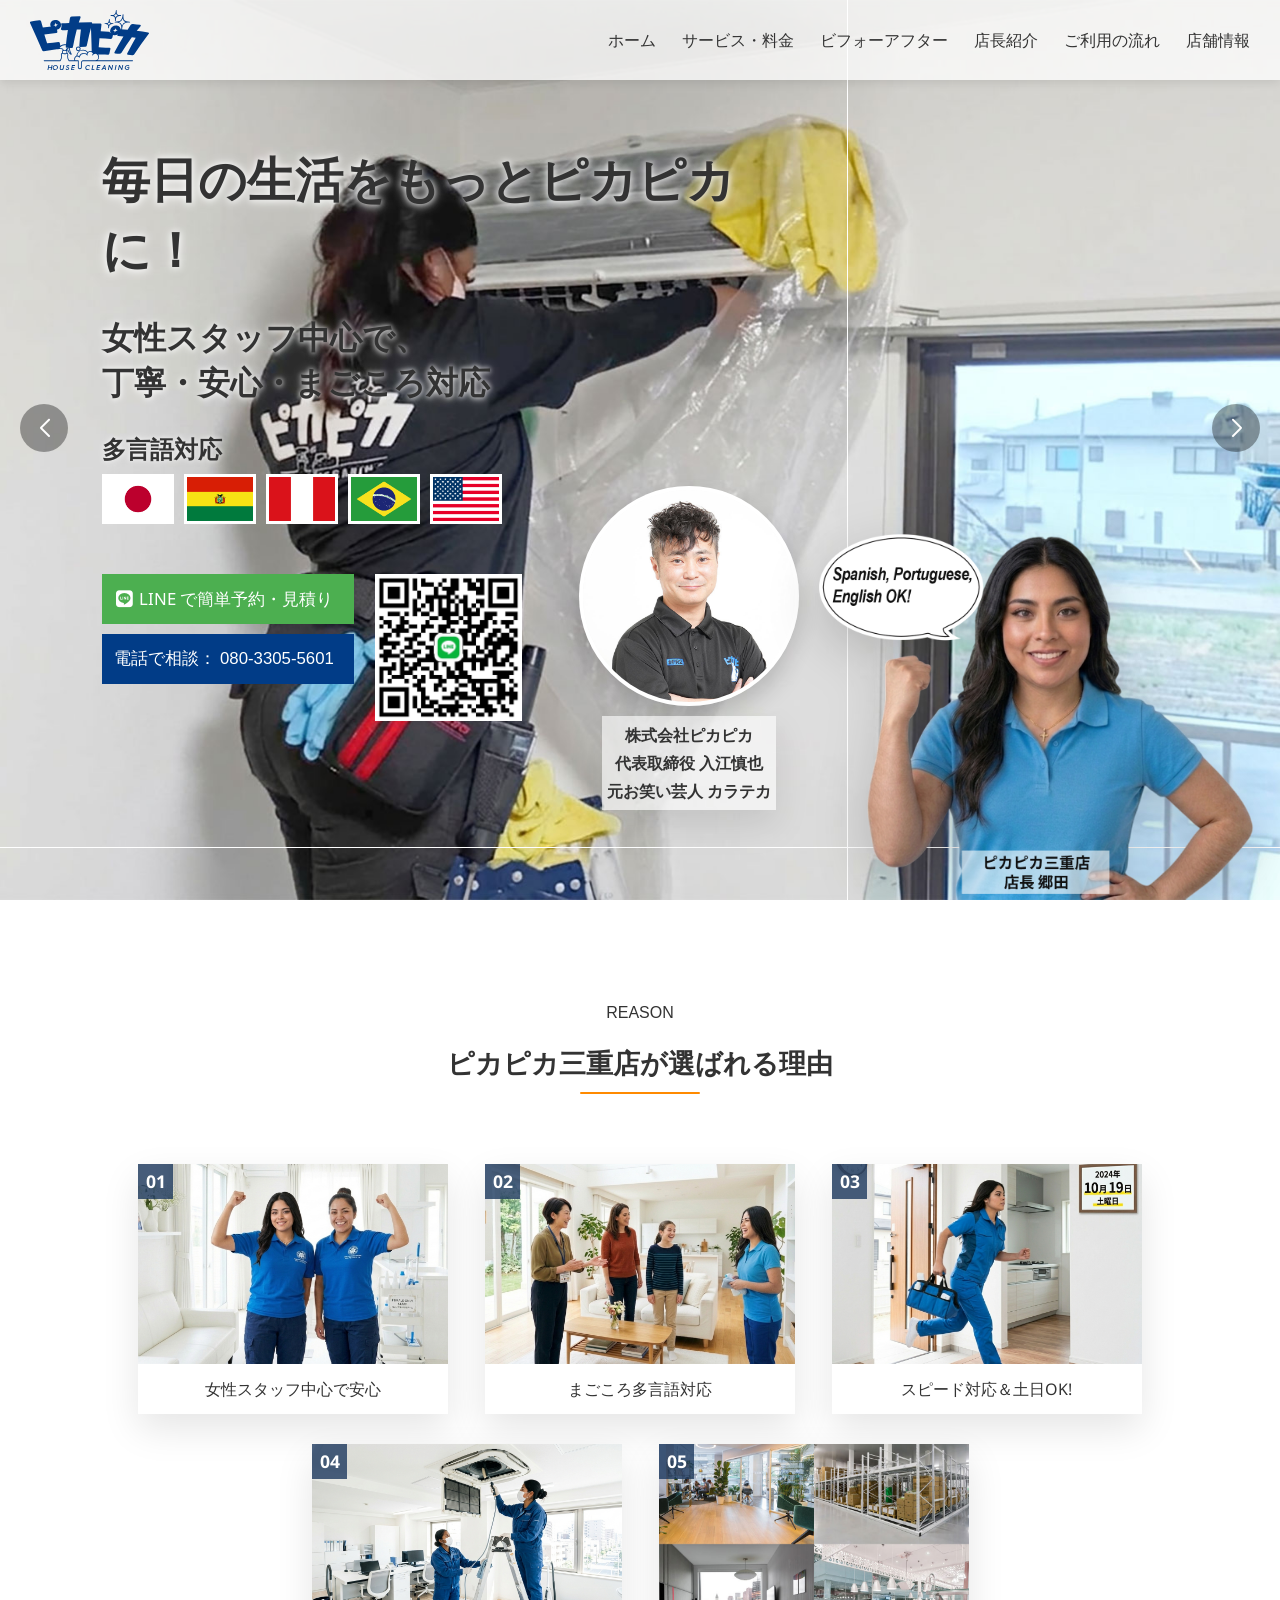
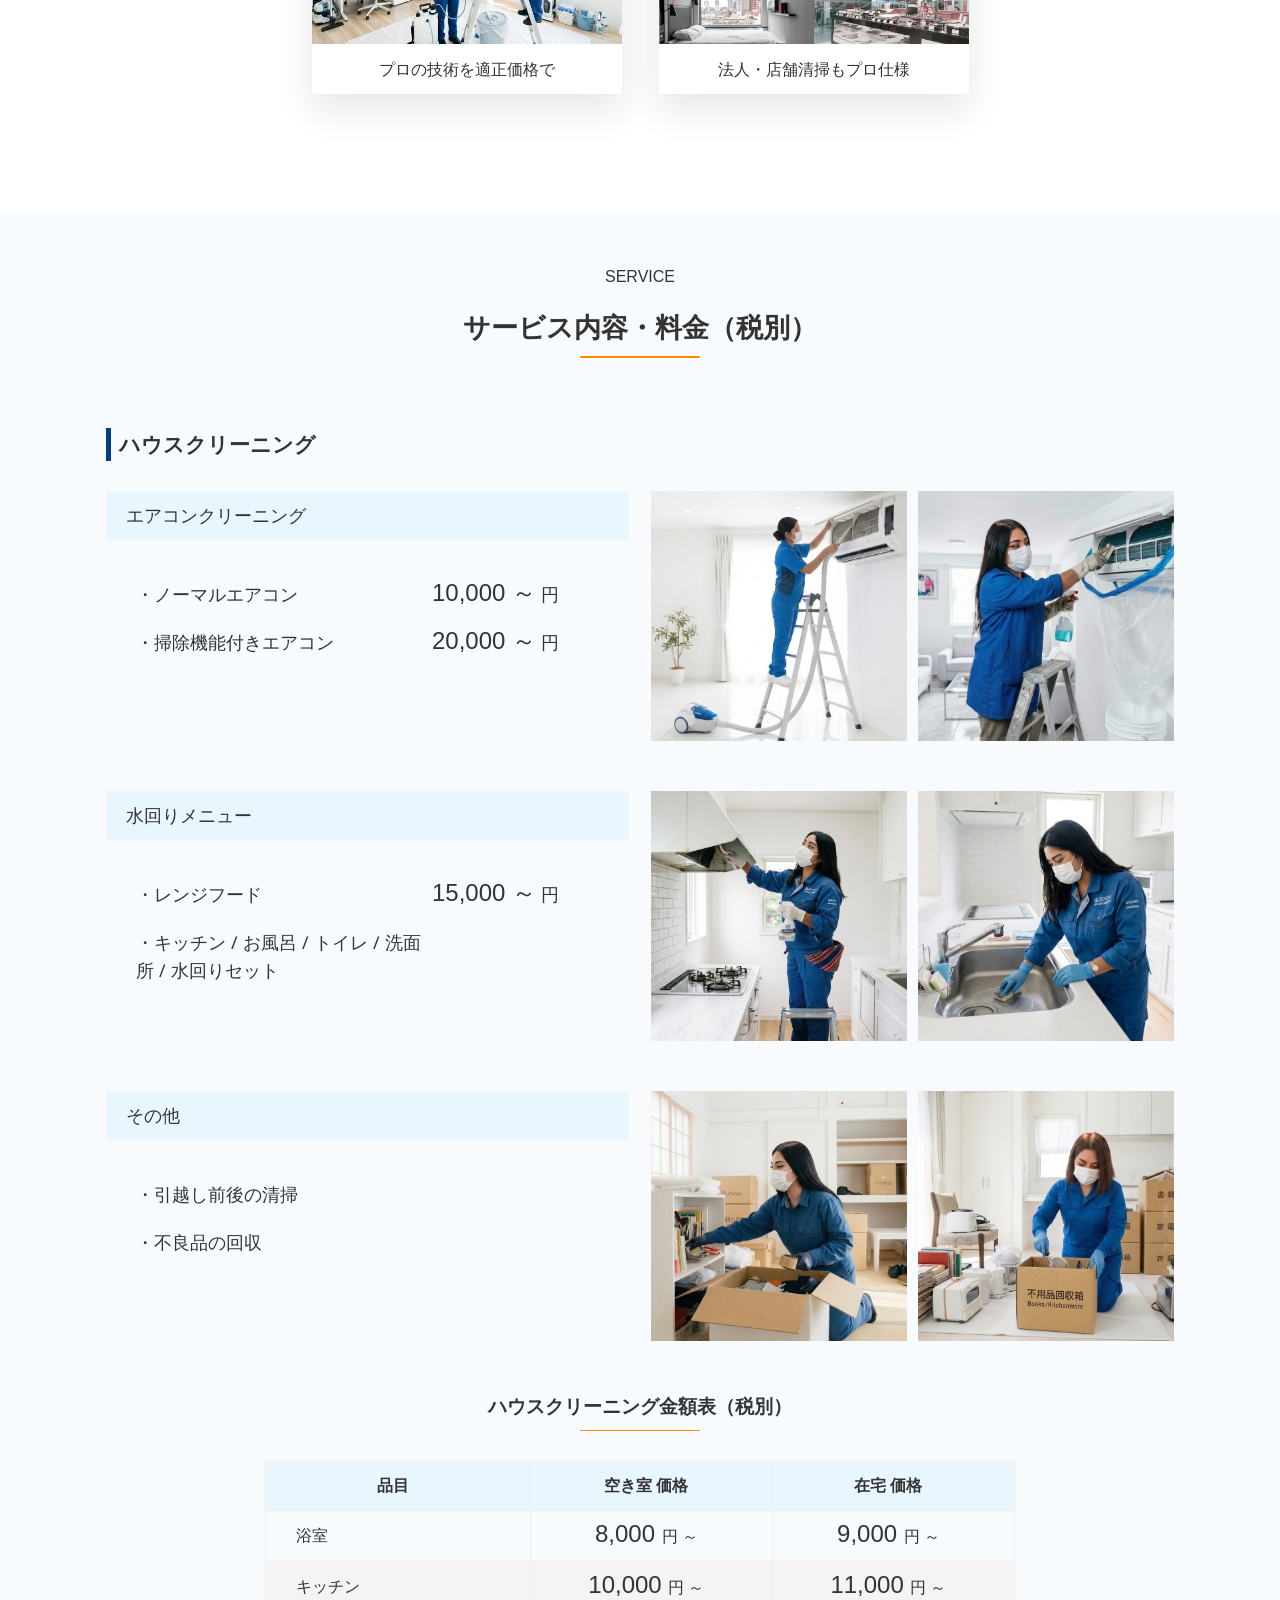
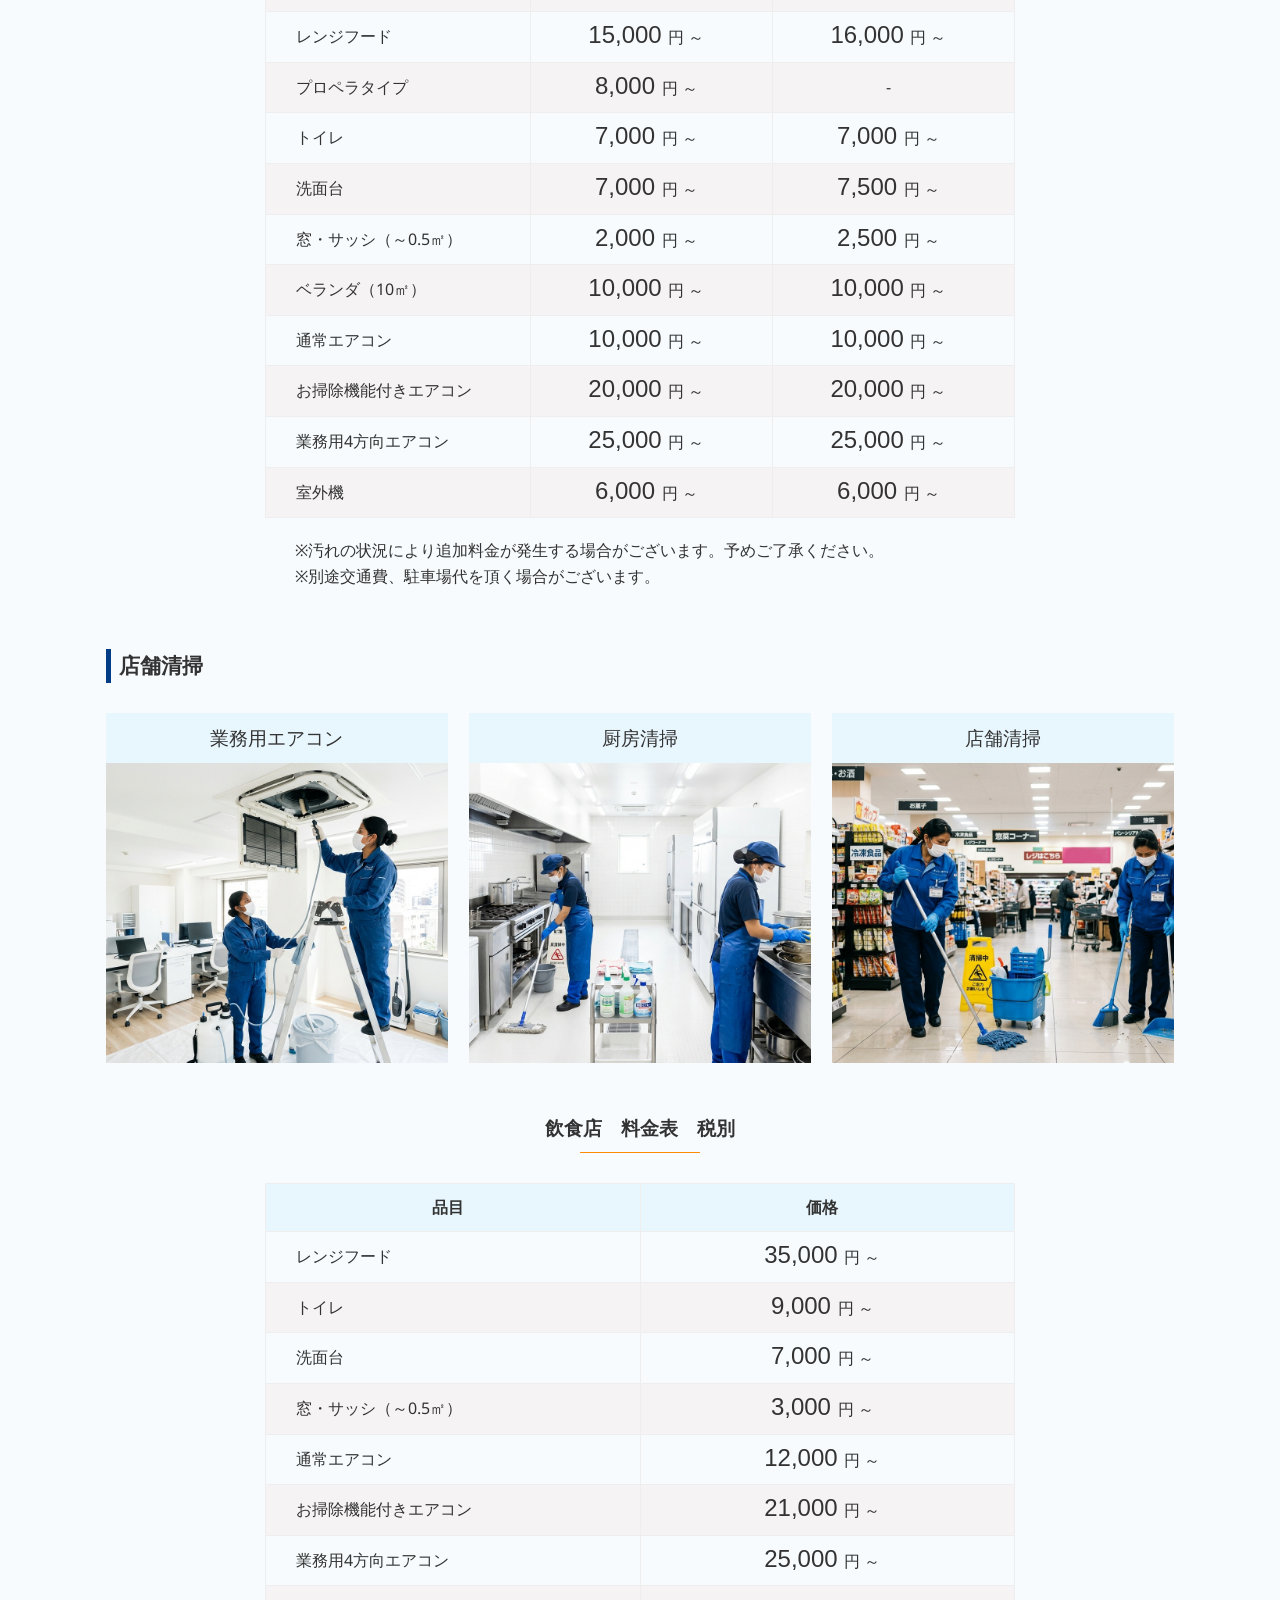
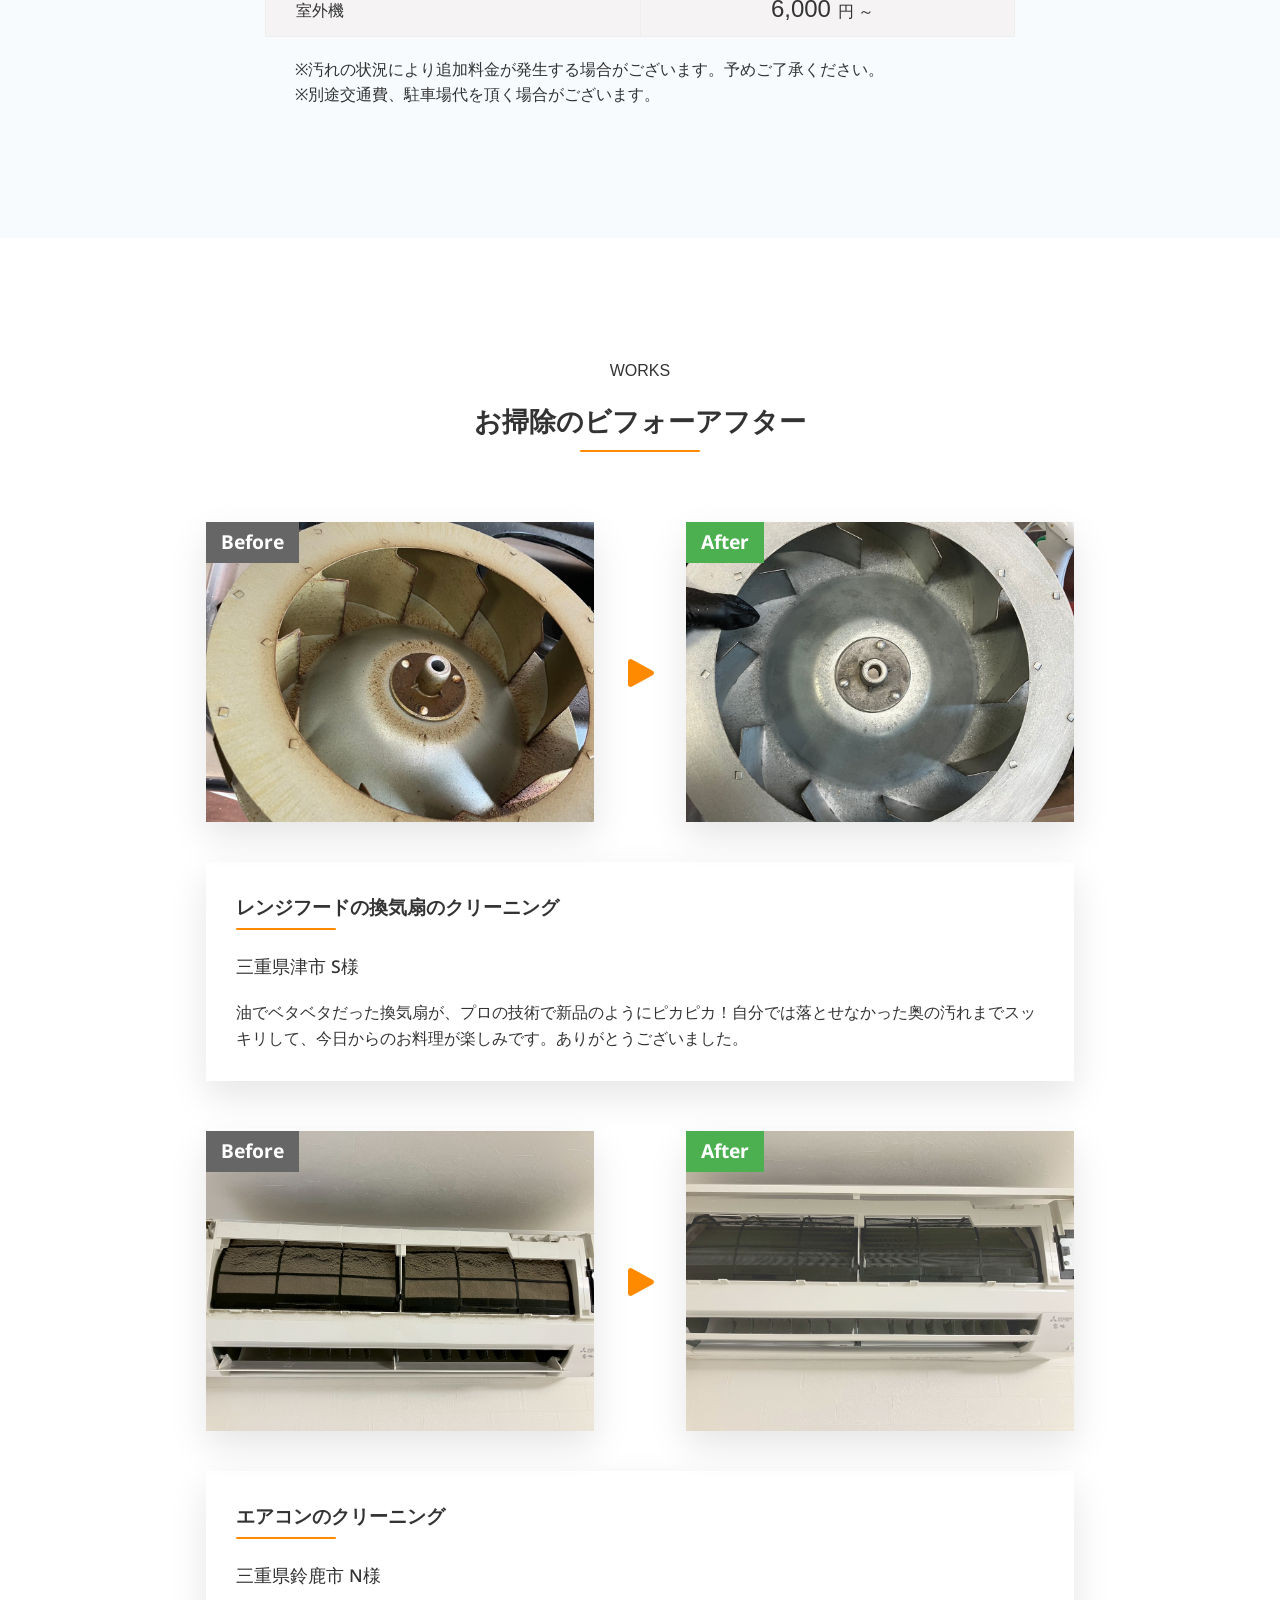
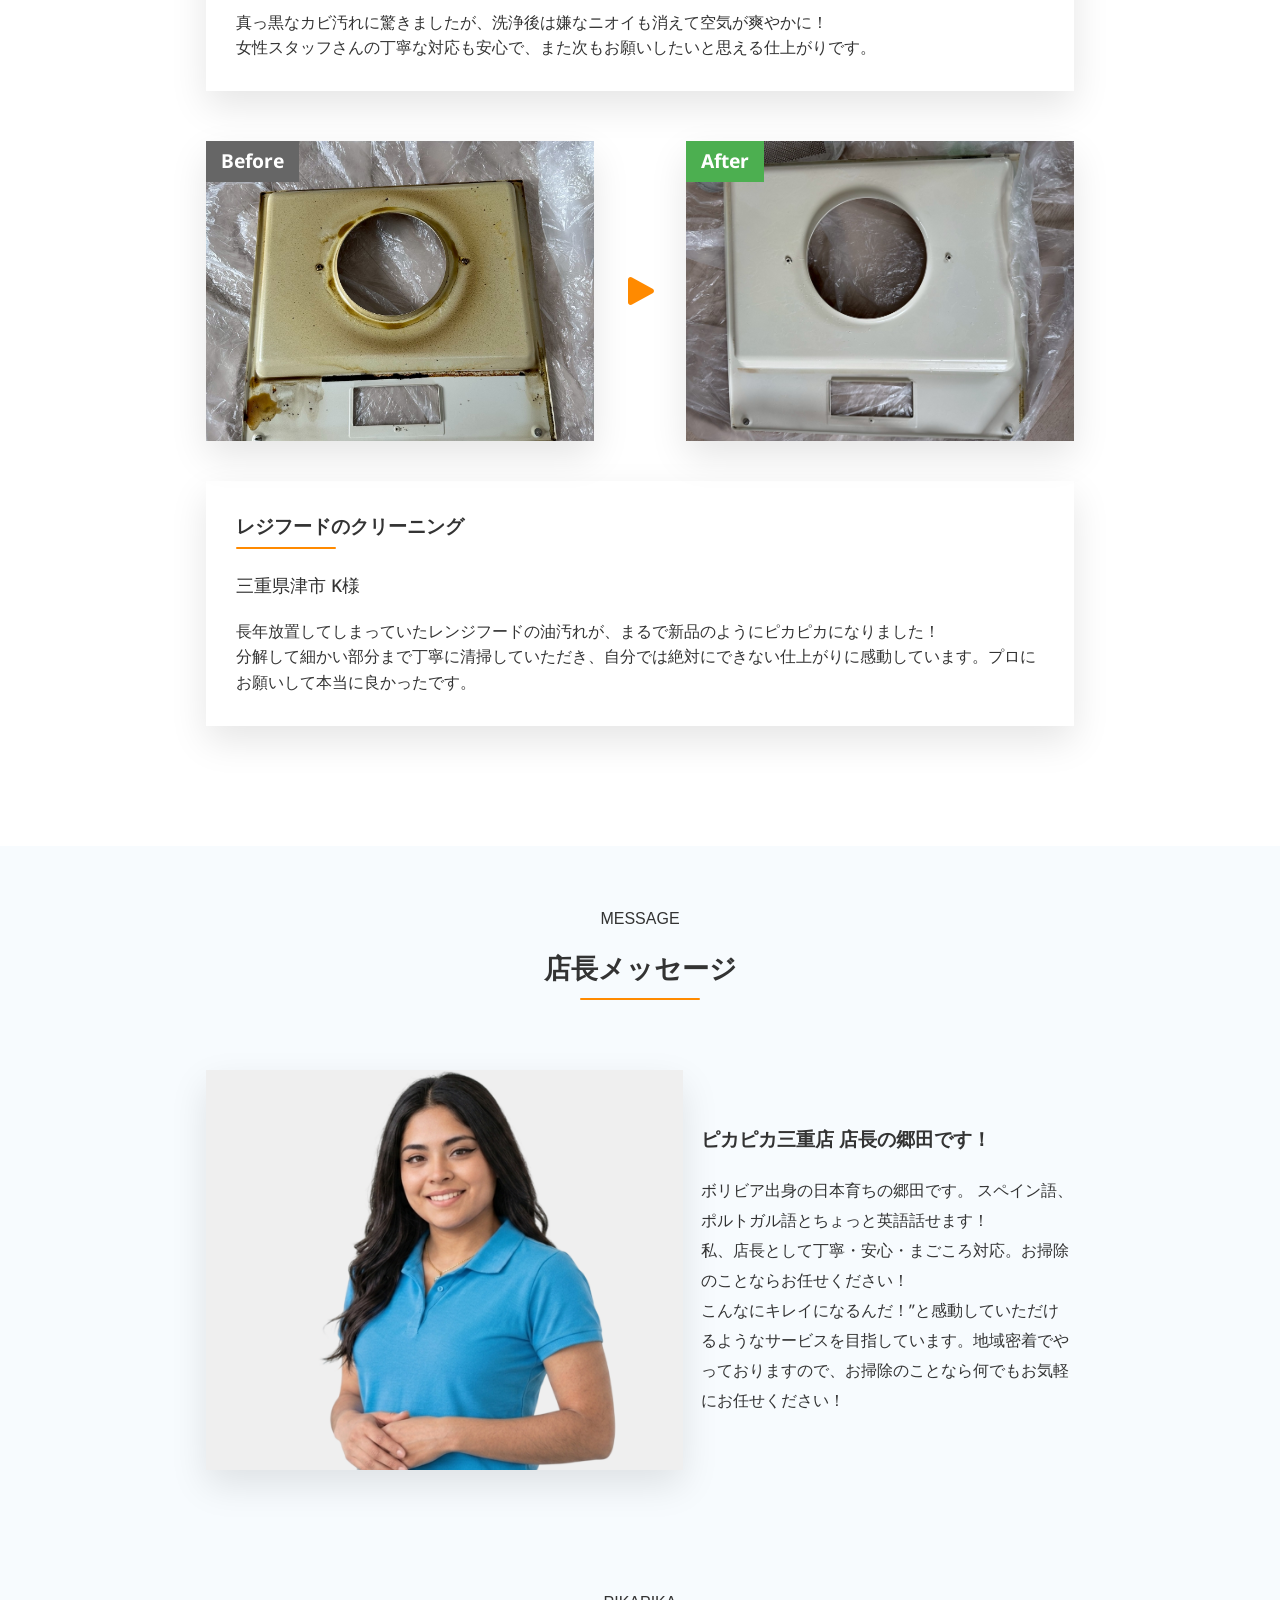
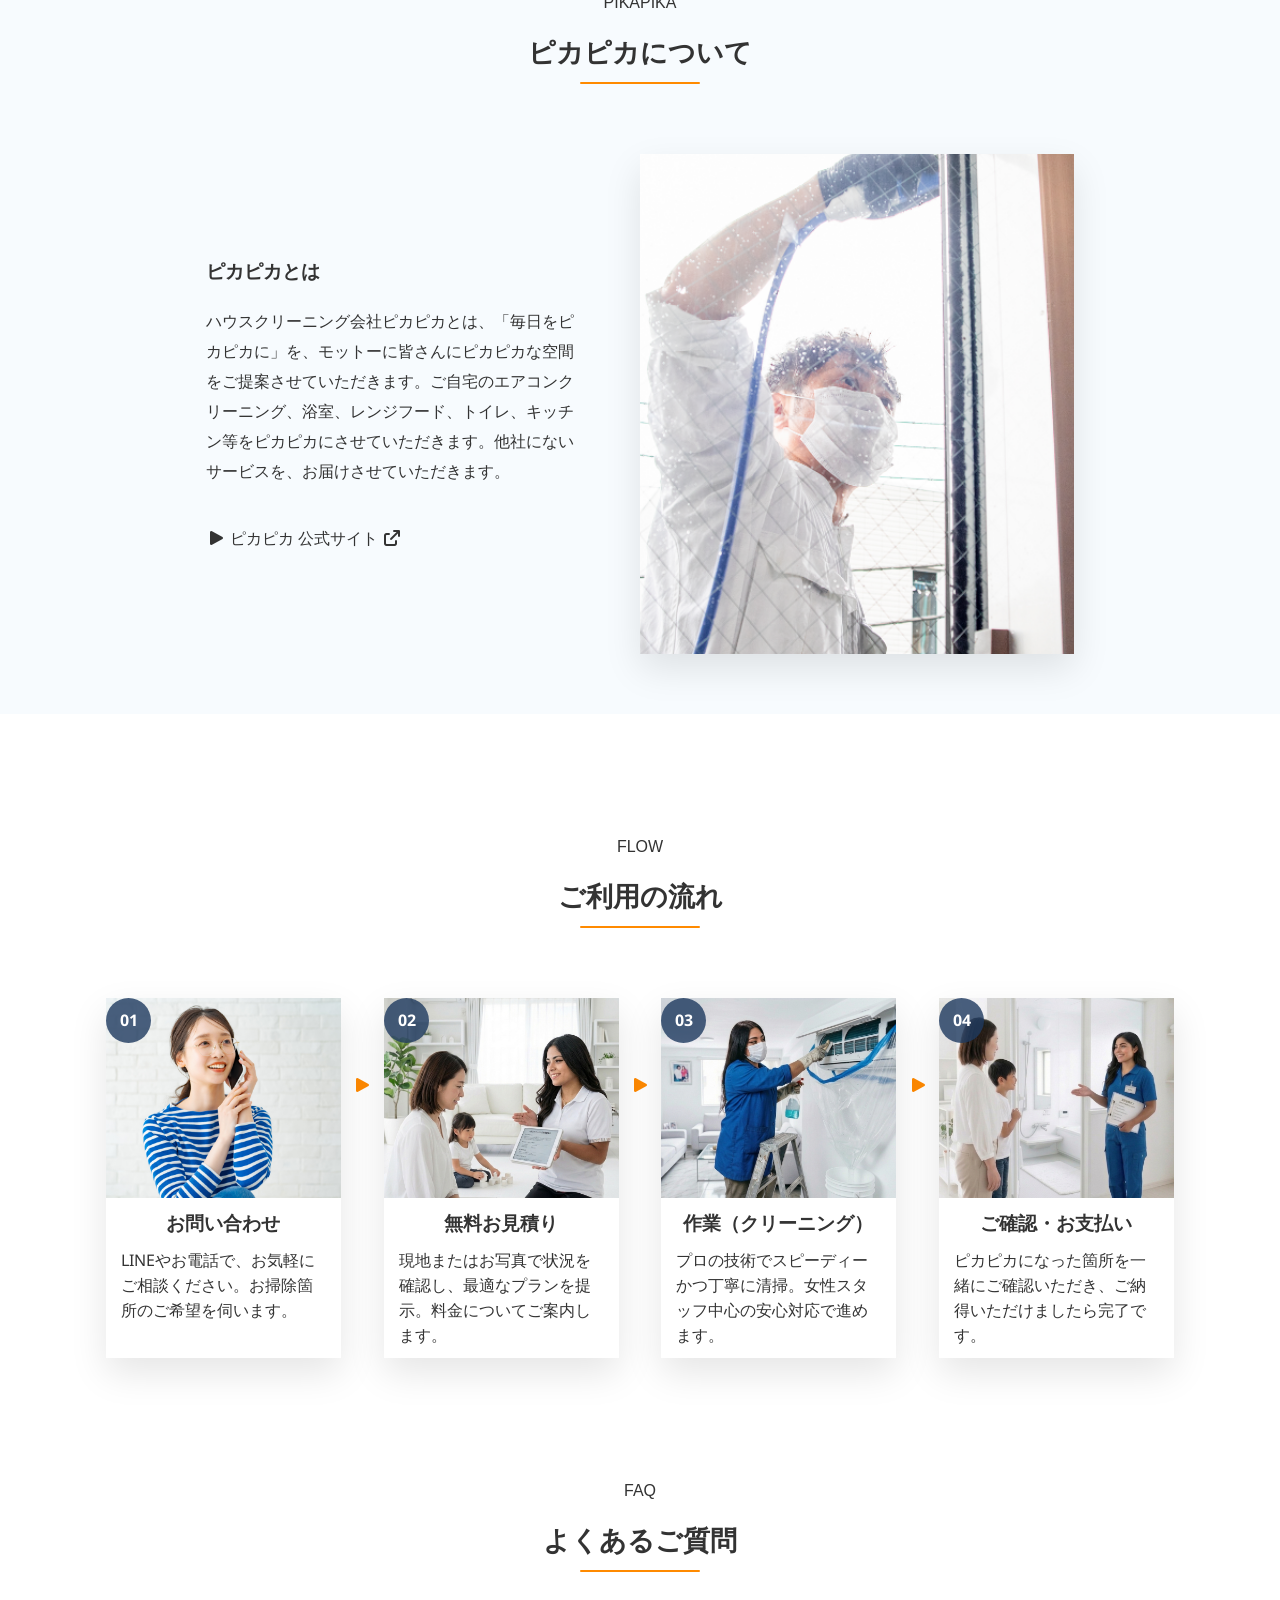
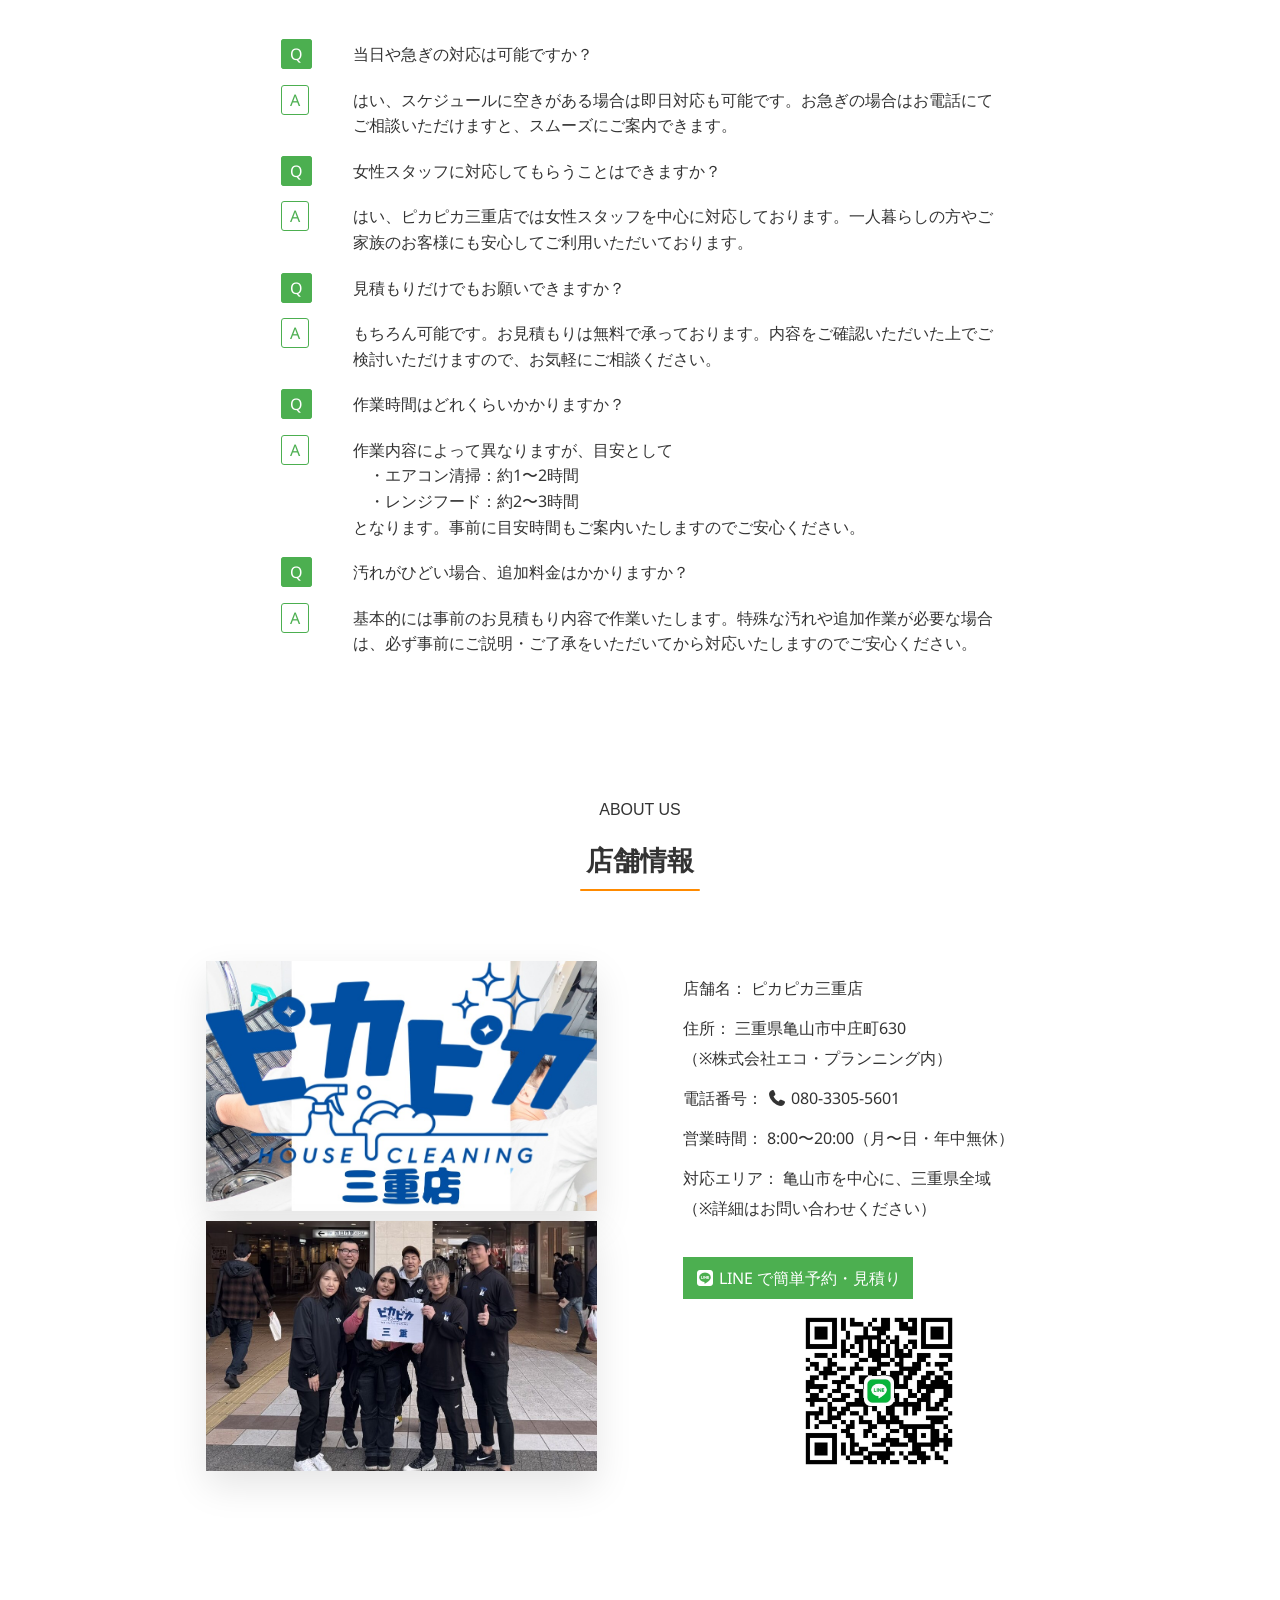
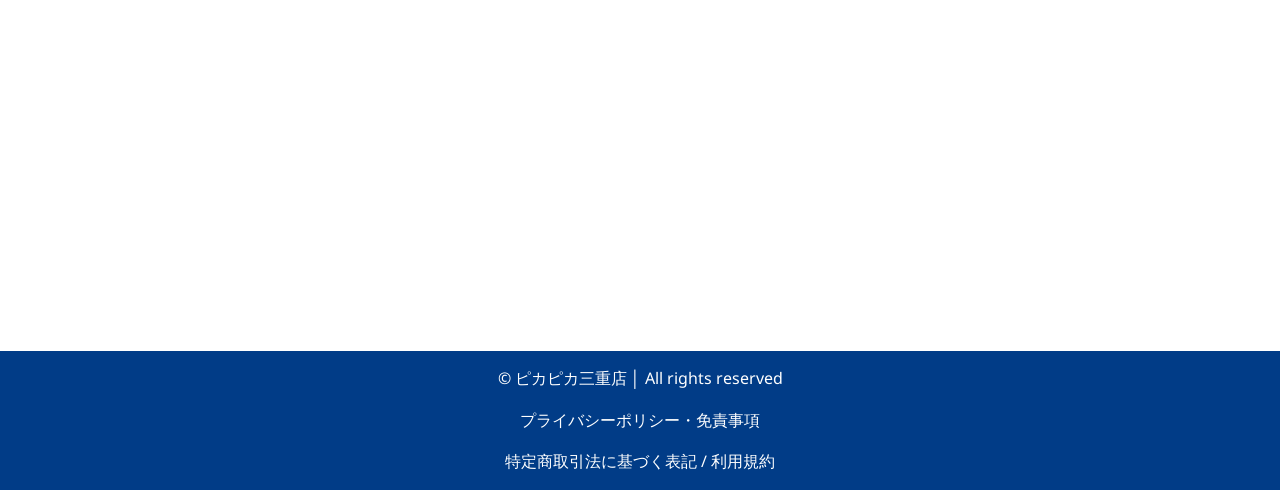
==== commit 3e7cbcbf: "更新" ====
--- a/index.html
+++ b/index.html
@@ -337,63 +337,63 @@
                 </tr>
                 <tr>
                   <td>浴室</td>
-                  <td class="price-2"><span class="en">8,000 ～</span> 円</td>
-                  <td class="price-2"><span class="en">9,000 ～</span> 円</td>
+                  <td class="price-2"><span class="en">8,000 </span> 円 ～</td>
+                  <td class="price-2"><span class="en">9,000 </span> 円 ～</td>
                 </tr>
                 <tr>
                   <td>キッチン</td>
-                  <td class="price-2"><span class="en">10,000 ～</span> 円</td>
-                  <td class="price-2"><span class="en">11,000 ～</span> 円</td>
+                  <td class="price-2"><span class="en">10,000 </span> 円 ～</td>
+                  <td class="price-2"><span class="en">11,000 </span> 円 ～</td>
                 </tr>
                 <tr>
                   <td>レンジフード</td>
-                  <td class="price-2"><span class="en">15,000 ～</span> 円</td>
-                  <td class="price-2"><span class="en">16,000 ～</span> 円</td>
+                  <td class="price-2"><span class="en">15,000 </span> 円 ～</td>
+                  <td class="price-2"><span class="en">16,000 </span> 円 ～</td>
                 </tr>
                 <tr>
                   <td>プロペラタイプ</td>
-                  <td class="price-2"><span class="en">8,000 ～</span> 円</td>
+                  <td class="price-2"><span class="en">8,000 </span> 円 ～</td>
                   <td class="price-2"> - </td>
                 </tr>  
                 <tr>  
                   <td>トイレ</td>
-                  <td class="price-2"><span class="en">7,000 ～</span> 円</td>
-                  <td class="price-2"><span class="en">7,000 ～</span> 円</td>
+                  <td class="price-2"><span class="en">7,000 </span> 円 ～</td>
+                  <td class="price-2"><span class="en">7,000 </span> 円 ～</td>
                 </tr>
                 <tr>
                   <td>洗面台</td>
-                  <td class="price-2"><span class="en">7,000 ～</span> 円</td>
-                  <td class="price-2"><span class="en">7,500 ～</span> 円</td>
+                  <td class="price-2"><span class="en">7,000 </span> 円 ～</td>
+                  <td class="price-2"><span class="en">7,500 </span> 円 ～</td>
                 </tr>
                 <tr>
                   <td>窓・サッシ（～0.5㎡）</td>
-                  <td class="price-2"><span class="en">2,000 ～</span> 円</td>
-                  <td class="price-2"><span class="en">2,500 ～</span> 円</td>
+                  <td class="price-2"><span class="en">2,000 </span> 円 ～</td>
+                  <td class="price-2"><span class="en">2,500 </span> 円 ～</td>
                 </tr>
                 <tr>
                   <td>ベランダ（10㎡）</td>
-                  <td class="price-2"><span class="en">10,000 ～</span> 円</td>
-                  <td class="price-2"><span class="en">10,000 ～</span> 円</td>
+                  <td class="price-2"><span class="en">10,000 </span> 円 ～</td>
+                  <td class="price-2"><span class="en">10,000 </span> 円 ～</td>
                 </tr>
                 <tr>
                   <td>通常エアコン</td>
-                  <td class="price-2"><span class="en">10,000 ～</span> 円</td>
-                  <td class="price-2"><span class="en">10,000 ～</span> 円</td>
+                  <td class="price-2"><span class="en">10,000 </span> 円 ～</td>
+                  <td class="price-2"><span class="en">10,000 </span> 円 ～</td>
                 </tr>
                 <tr>
                   <td>お掃除機能付きエアコン</td>
-                  <td class="price-2"><span class="en">20,000 ～</span> 円</td>
-                  <td class="price-2"><span class="en">20,000 ～</span> 円</td>
+                  <td class="price-2"><span class="en">20,000 </span> 円 ～</td>
+                  <td class="price-2"><span class="en">20,000 </span> 円 ～</td>
                 </tr>
                 <tr>
                   <td>業務用4方向エアコン</td>
-                  <td class="price-2"><span class="en">25,000 ～</span> 円</td>
-                  <td class="price-2"><span class="en">25,000 ～</span> 円</td>
+                  <td class="price-2"><span class="en">25,000 </span> 円 ～</td>
+                  <td class="price-2"><span class="en">25,000 </span> 円 ～</td>
                 </tr>
                 <tr>
                   <td>室外機</td>
-                  <td class="price-2"><span class="en">6,000 ～</span> 円</td>
-                  <td class="price-2"><span class="en">6,000 ～</span> 円</td>
+                  <td class="price-2"><span class="en">6,000 </span> 円 ～</td>
+                  <td class="price-2"><span class="en">6,000 </span> 円 ～</td>
                 </tr>
               </table>
               <p class="caution">
@@ -441,35 +441,35 @@
                   </tr>
                   <tr>
                     <td>レンジフード</td>
-                    <td class="price-2"><span class="en">35,000 ～</span> 円</td>
+                    <td class="price-2"><span class="en">35,000 </span> 円 ～</td>
                   </tr> 
                   <tr>  
                     <td>トイレ</td>
-                    <td class="price-2"><span class="en">9,000 ～</span> 円</td>
+                    <td class="price-2"><span class="en">9,000 </span> 円 ～</td>
                   </tr>
                   <tr>
                     <td>洗面台</td>
-                    <td class="price-2"><span class="en">7,000 ～</span> 円</td>
+                    <td class="price-2"><span class="en">7,000 </span> 円 ～</td>
                   </tr>
                   <tr>
                     <td>窓・サッシ（～0.5㎡）</td>
-                    <td class="price-2"><span class="en">3,000 ～</span> 円</td>
+                    <td class="price-2"><span class="en">3,000 </span> 円 ～</td>
                   </tr>
                   <tr>
                     <td>通常エアコン</td>
-                    <td class="price-2"><span class="en">12,000 ～</span> 円</td>
+                    <td class="price-2"><span class="en">12,000 </span> 円 ～</td>
                   </tr>
                   <tr>
                     <td>お掃除機能付きエアコン</td>
-                    <td class="price-2"><span class="en">21,000 ～</span> 円</td>
+                    <td class="price-2"><span class="en">21,000 </span> 円 ～</td>
                   </tr>
                   <tr>
                     <td>業務用4方向エアコン</td>
-                    <td class="price-2"><span class="en">25,000 ～</span> 円</td>
+                    <td class="price-2"><span class="en">25,000 </span> 円 ～</td>
                   </tr>
                   <tr>
                     <td>室外機</td>
-                    <td class="price-2"><span class="en">6,000 ～</span> 円</td>
+                    <td class="price-2"><span class="en">6,000 </span> 円 ～</td>
                   </tr>
                 </table>
                 <p class="caution">
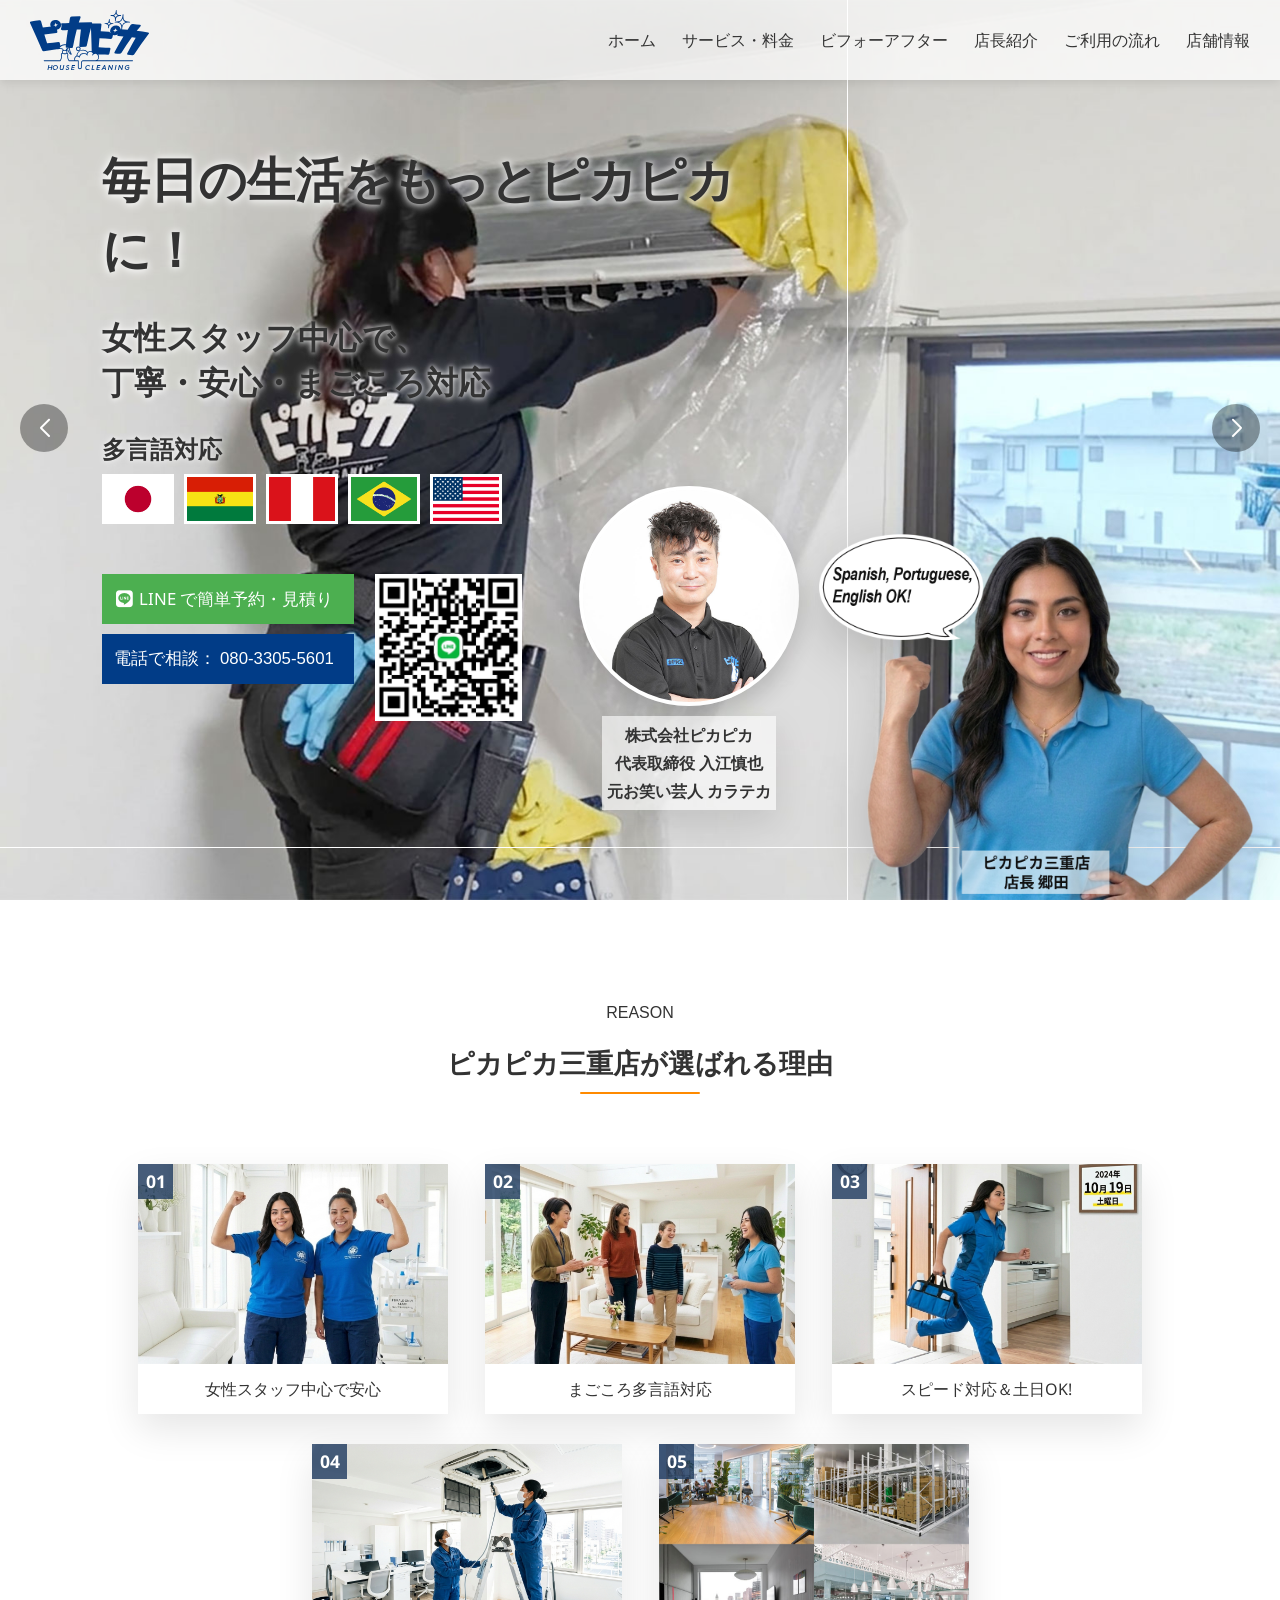
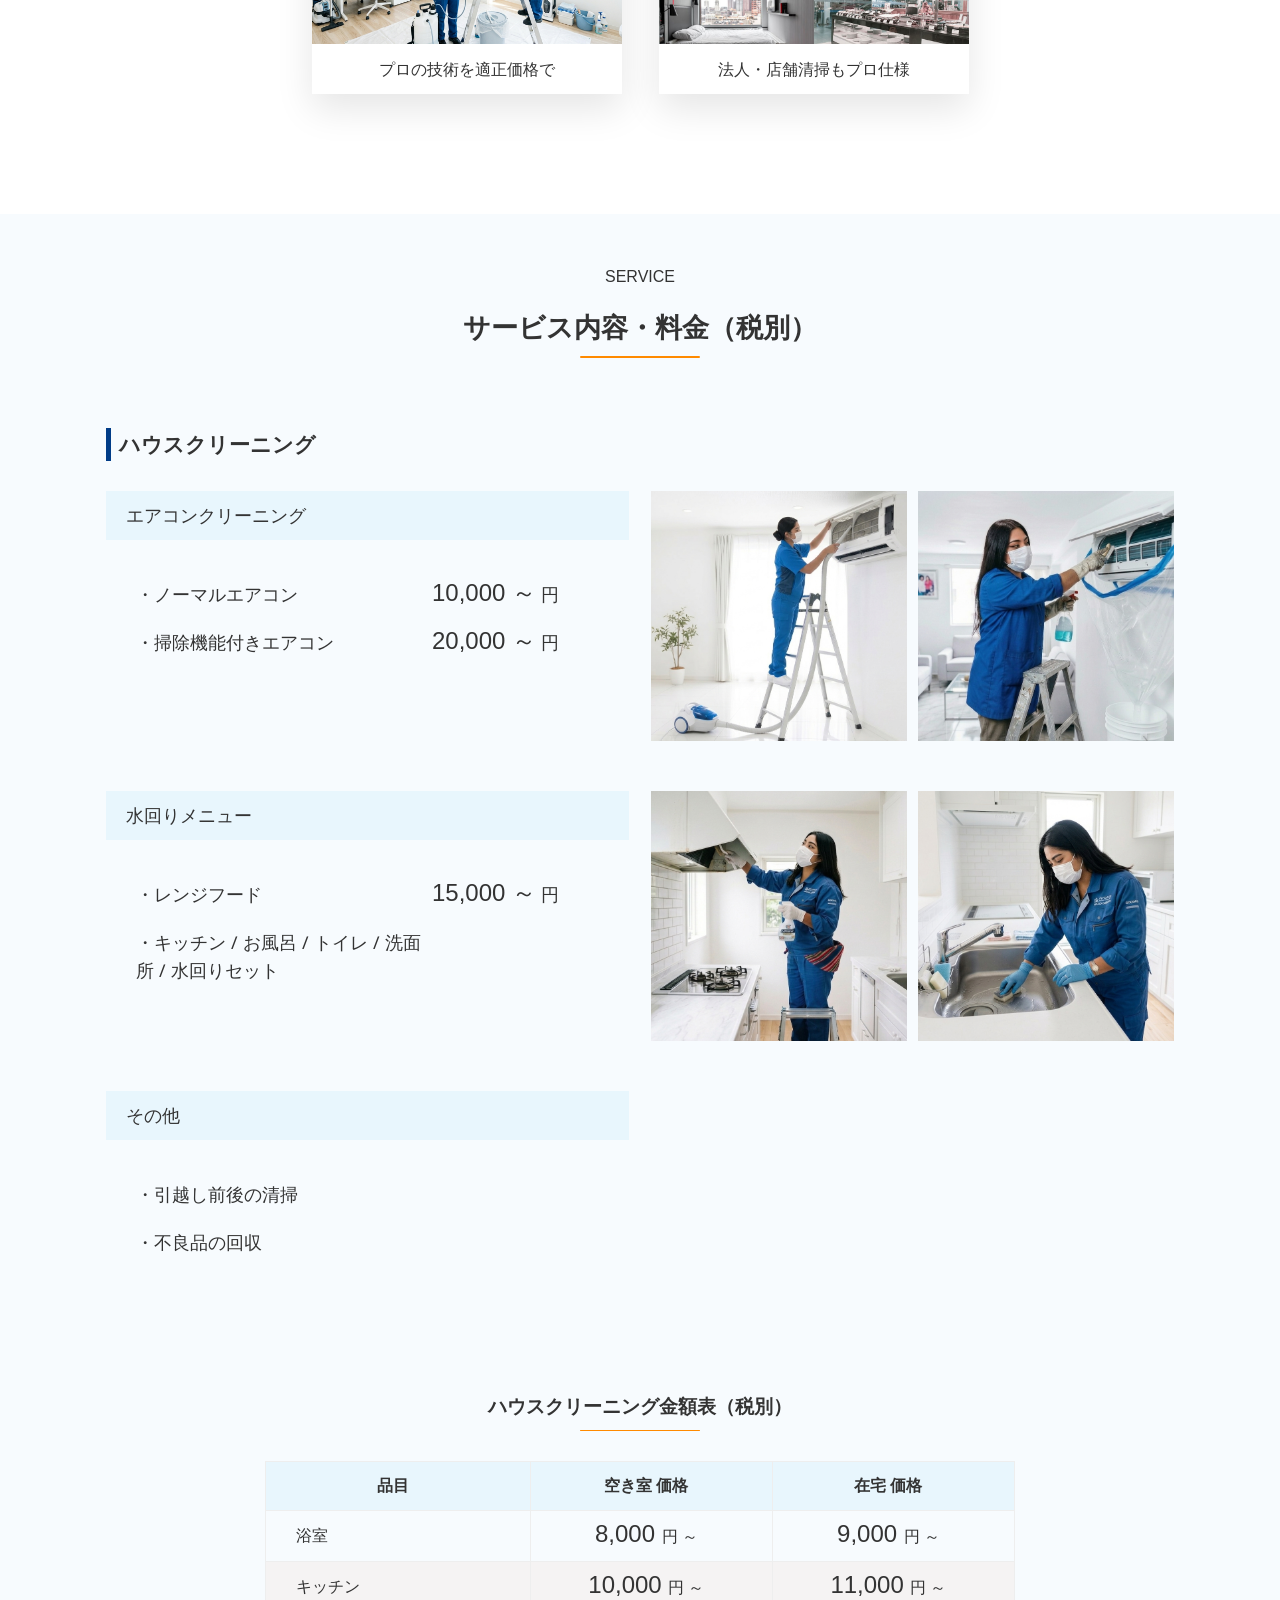
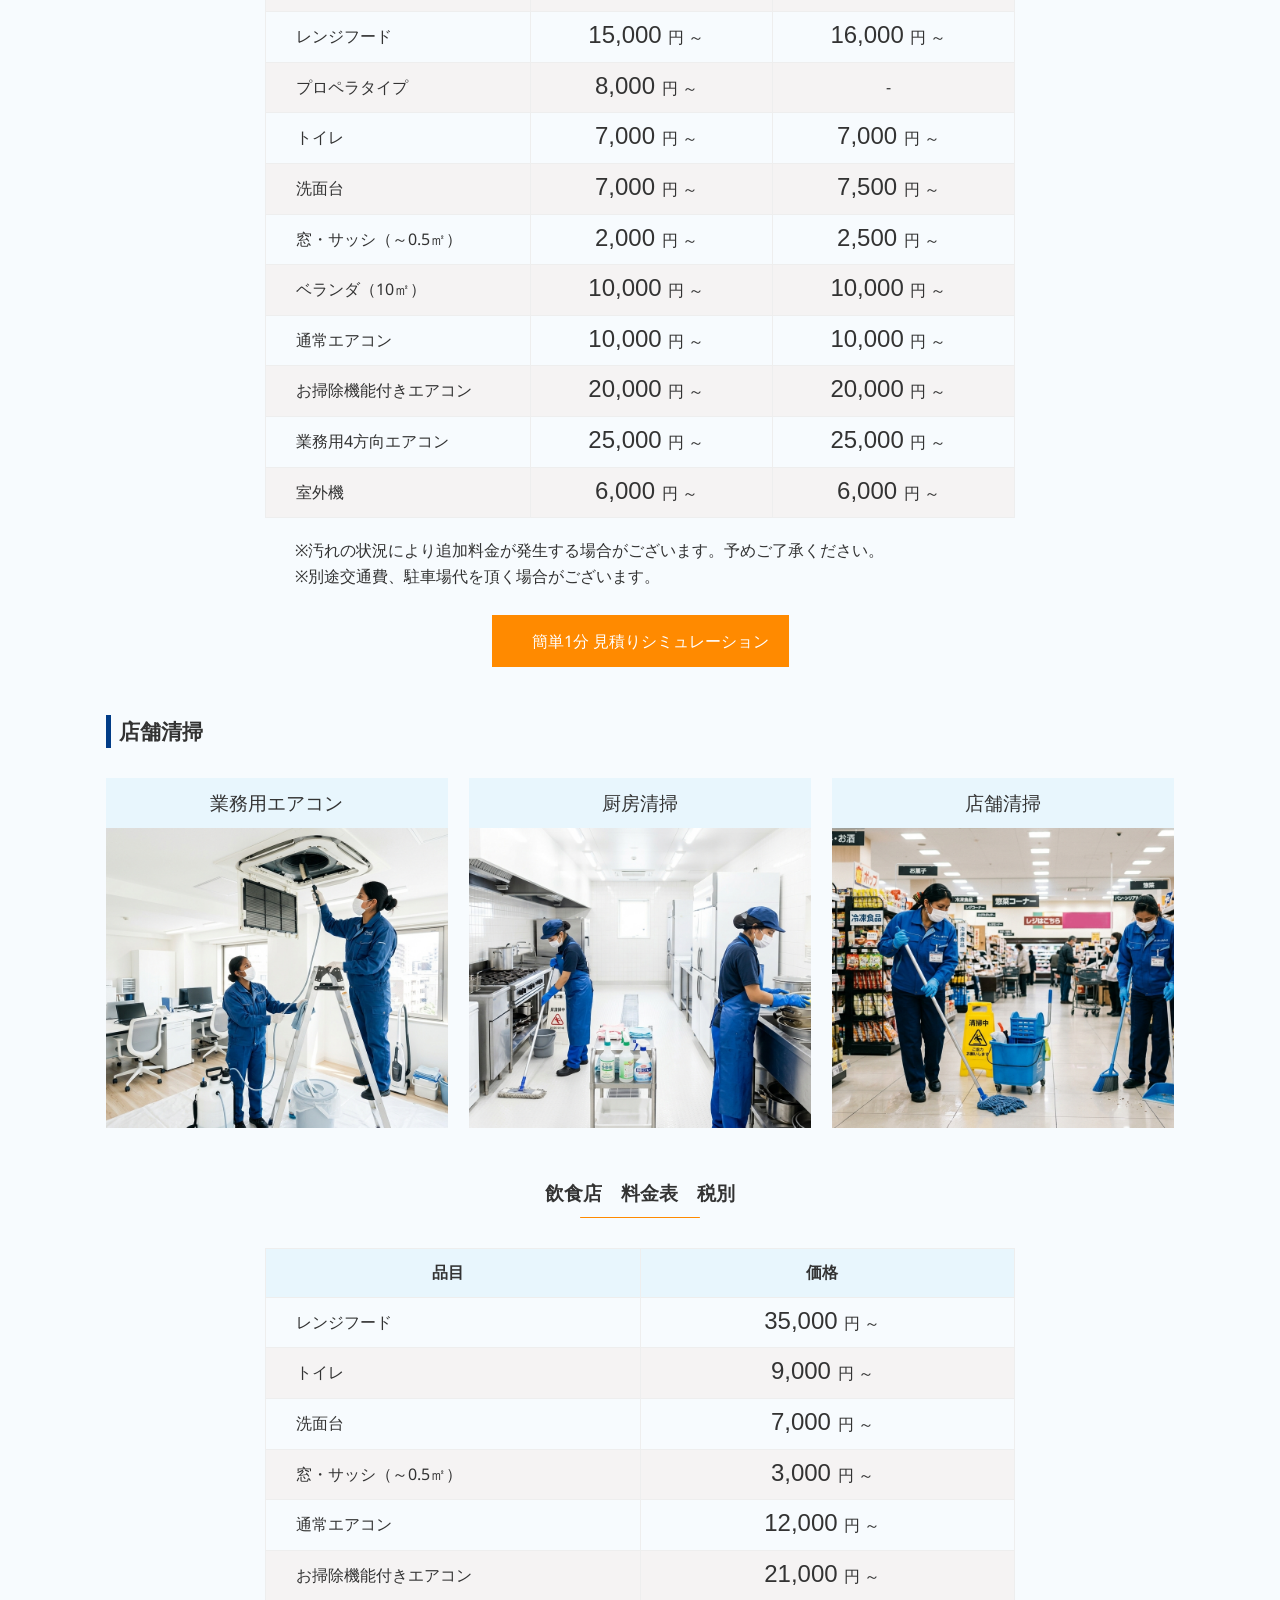
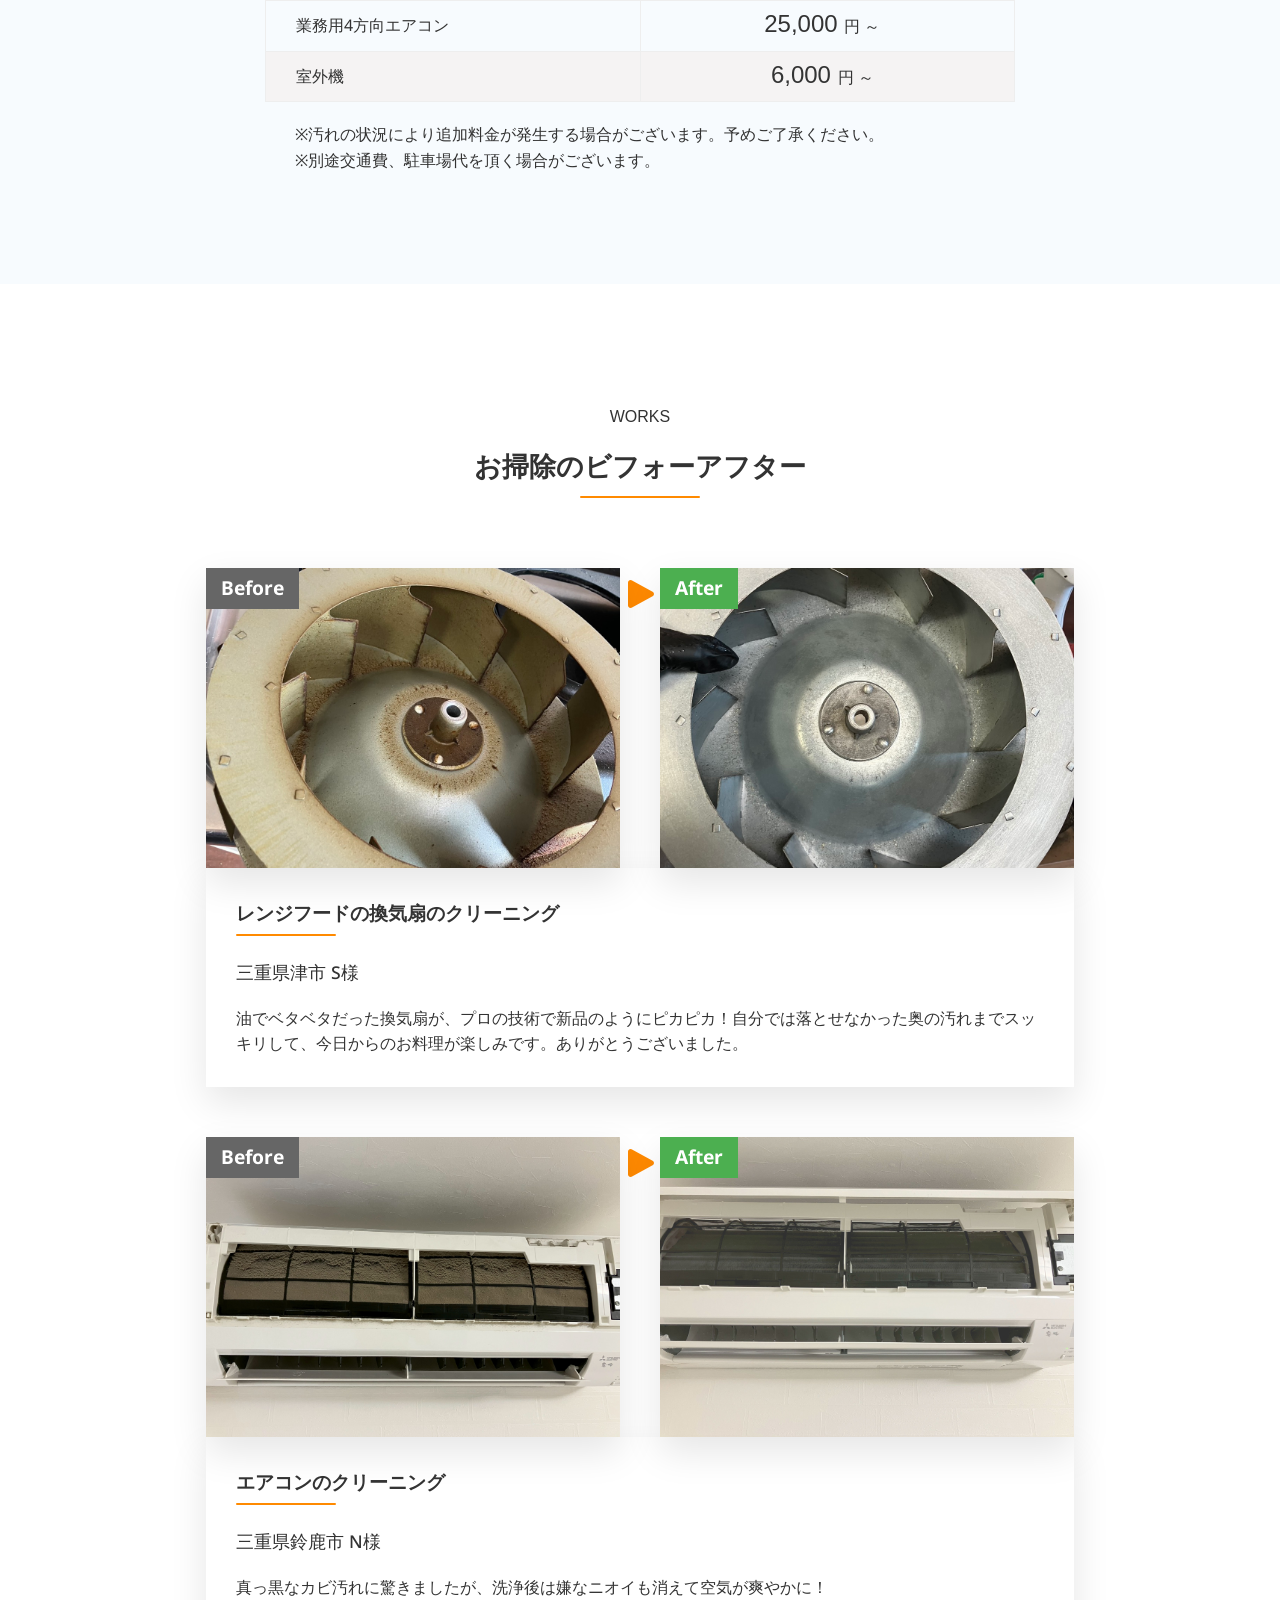
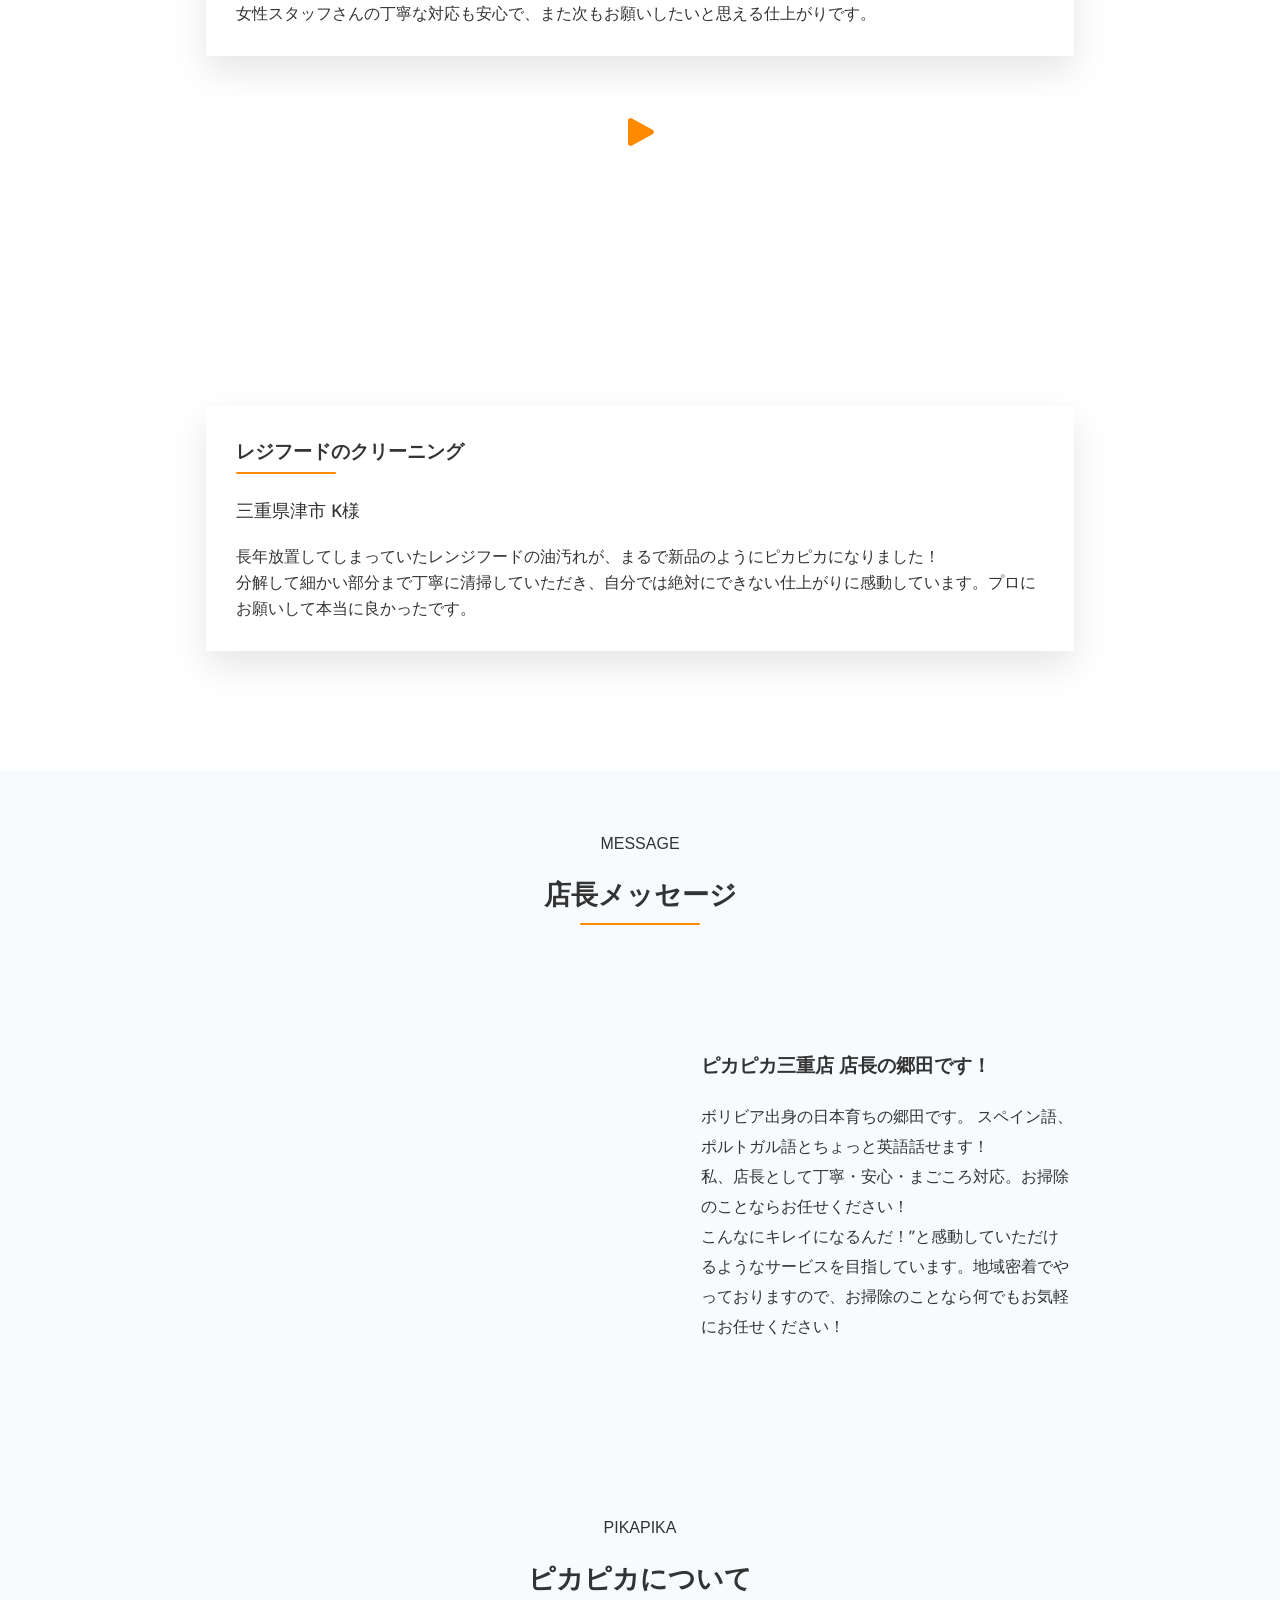
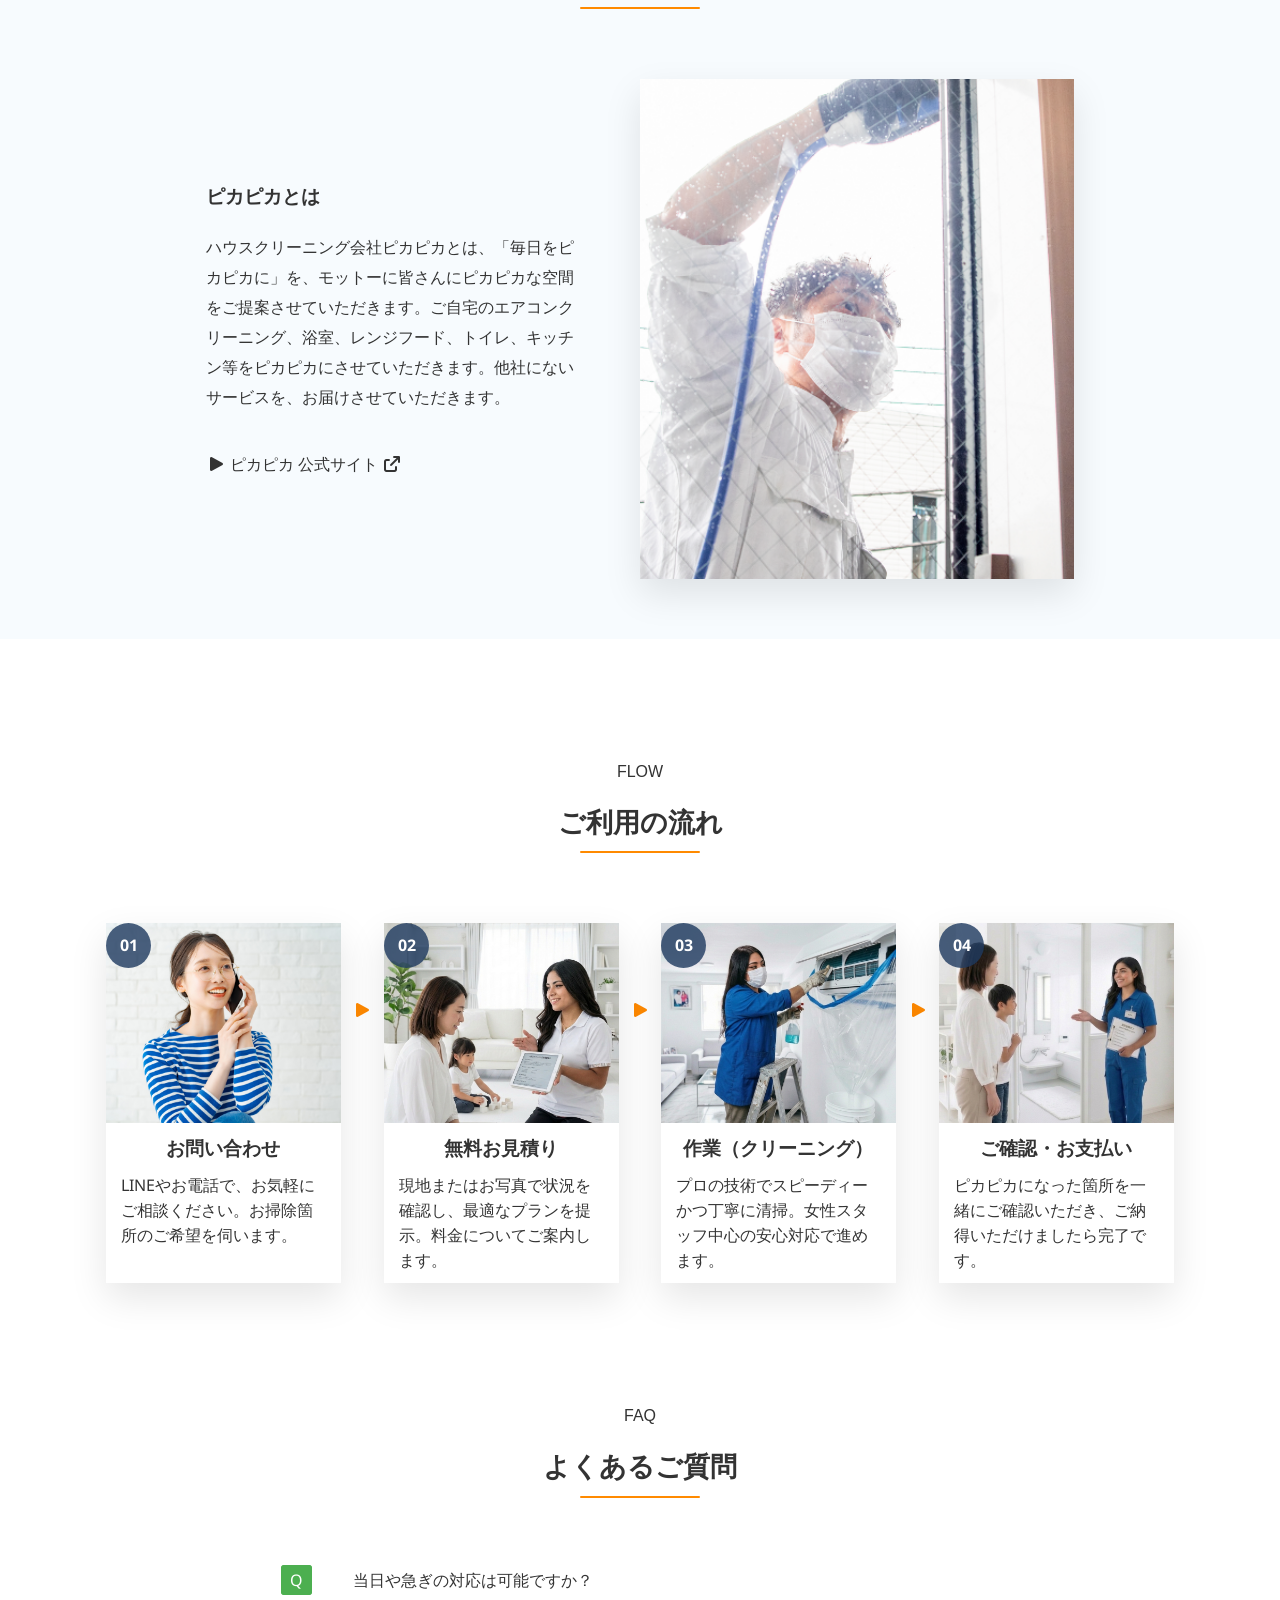
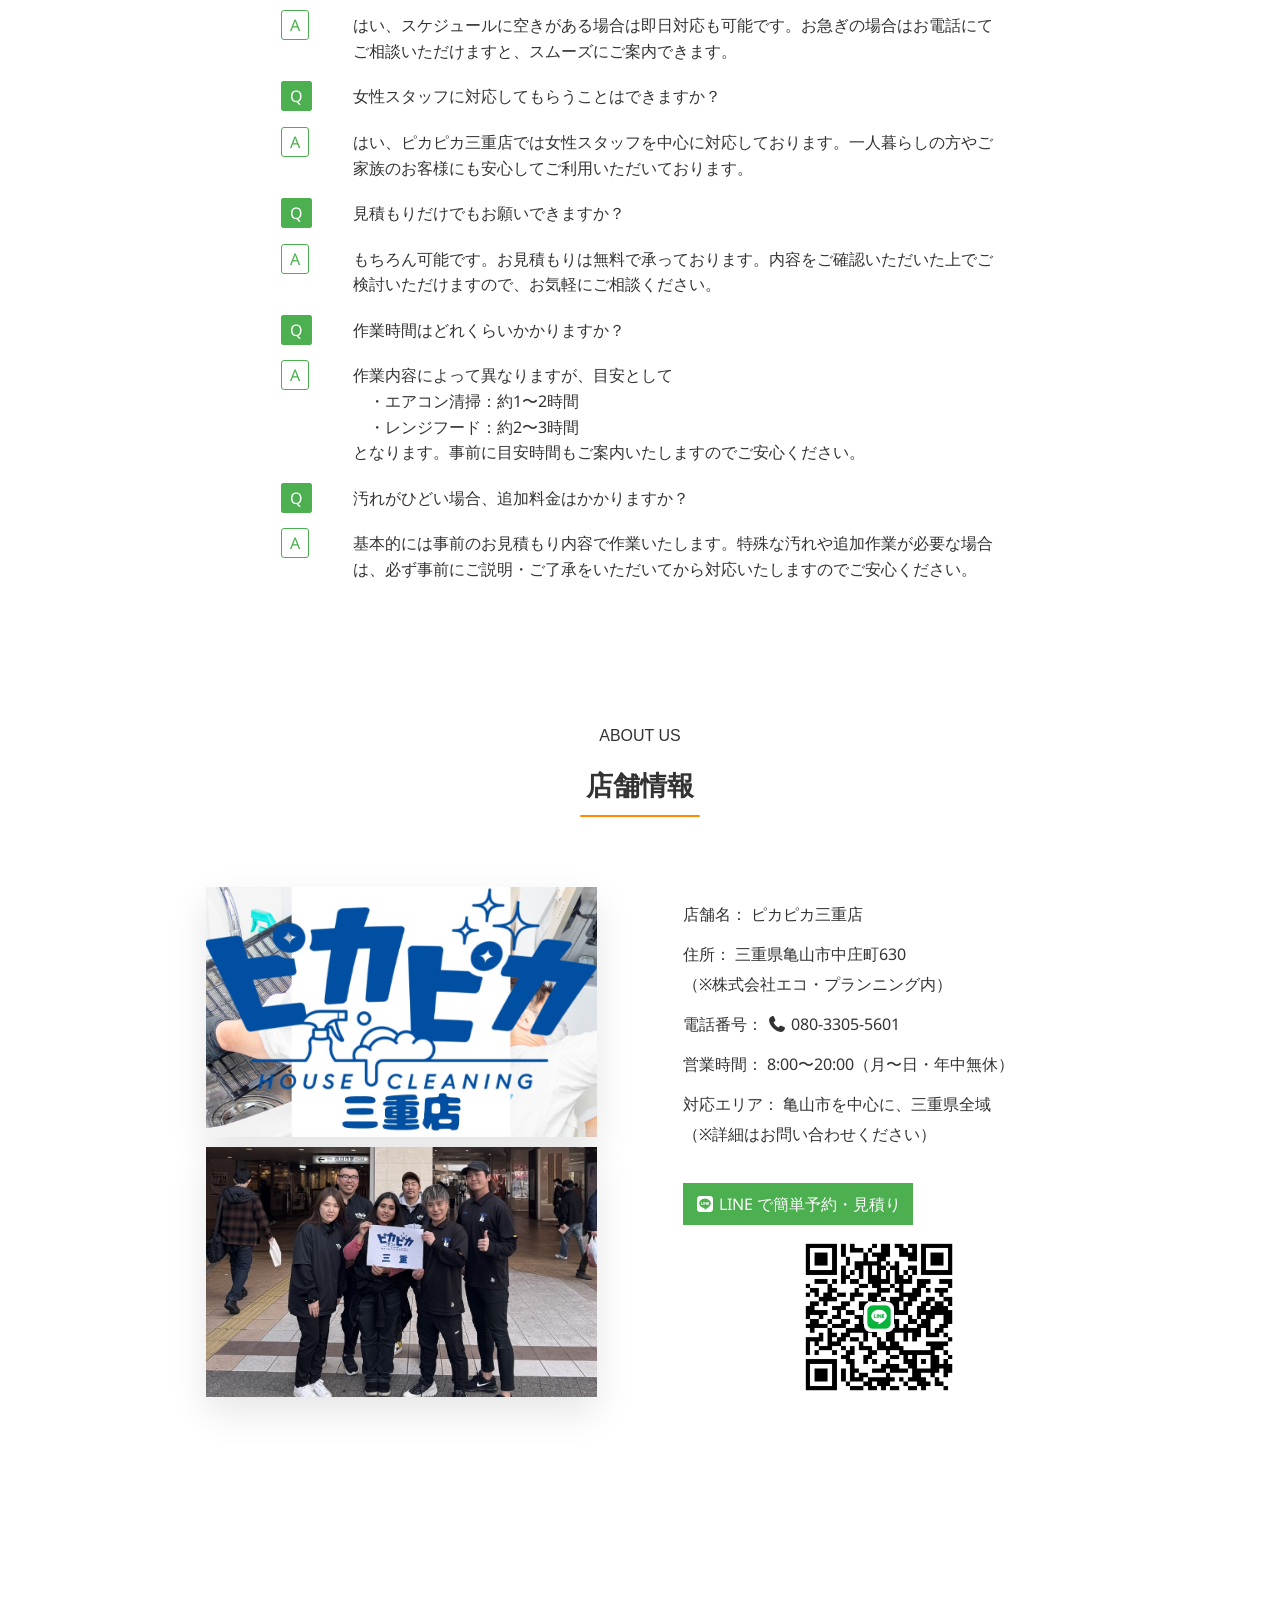
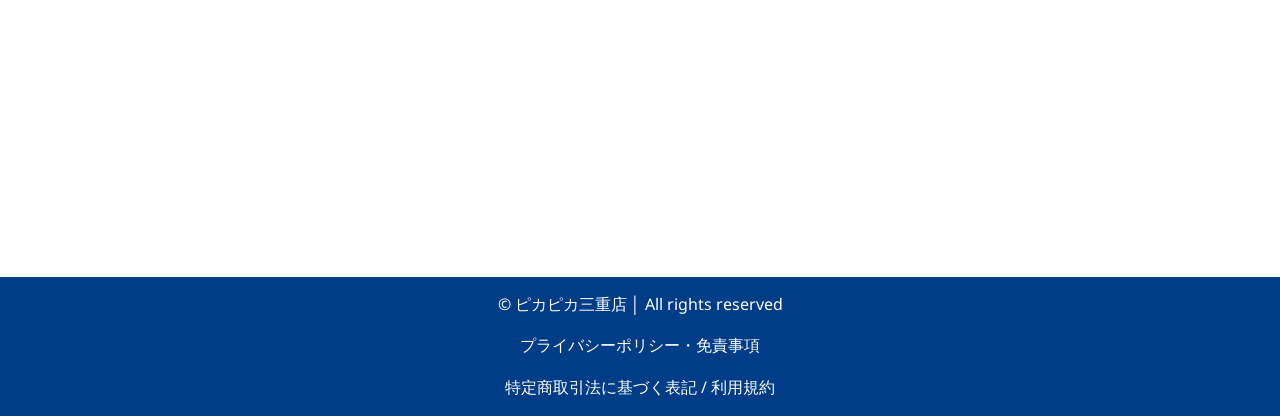
==== commit 7bd1e16c: "更新" ====
--- a/index.html
+++ b/index.html
@@ -400,6 +400,9 @@
                 ※汚れの状況により追加料金が発生する場合がございます。予めご了承ください。<br>
                   ※別途交通費、駐車場代を頂く場合がございます。
               </p>
+              <div class="simulation">
+                <a href="./estimate/" class="btn">簡単1分 見積りシミュレーション</a>
+              </div>
             </div>
             <h3 class="title">
               店舗清掃
--- a/css/style.css
+++ b/css/style.css
@@ -681,9 +681,20 @@
   width: 50%;
 }
 #service .caution {
+  margin-bottom: 40px;
+  padding-left: 30px;
+}
+#service .simulation {
+  text-align: center;
   margin-bottom: 60px;
-  padding-left: 30px;
-}
+}  
+#service .simulation .btn {
+  background-color: var(--accent-color);
+  padding: 15px 20px 15px 40px;
+  color: var(--bg-white);  
+}
+#service .simulation .btn
+
 
 /* --------------------------------
 works
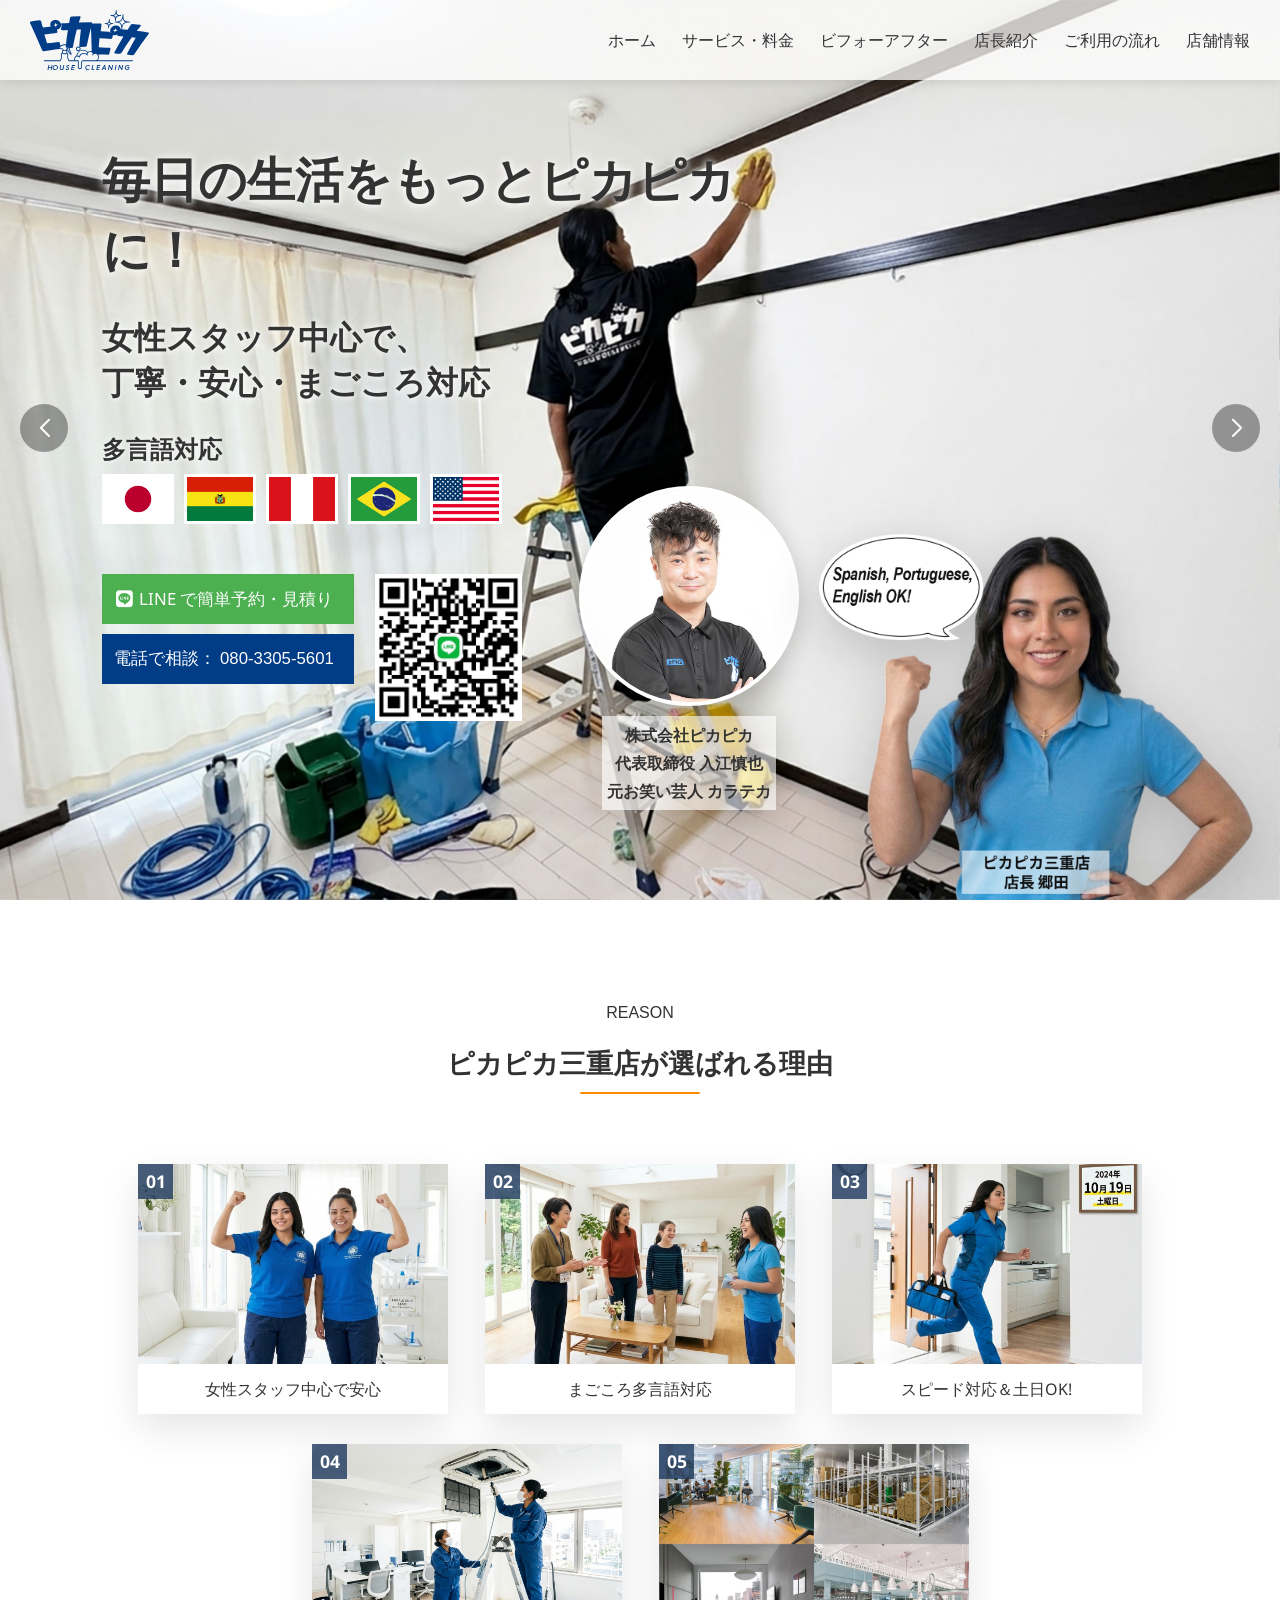
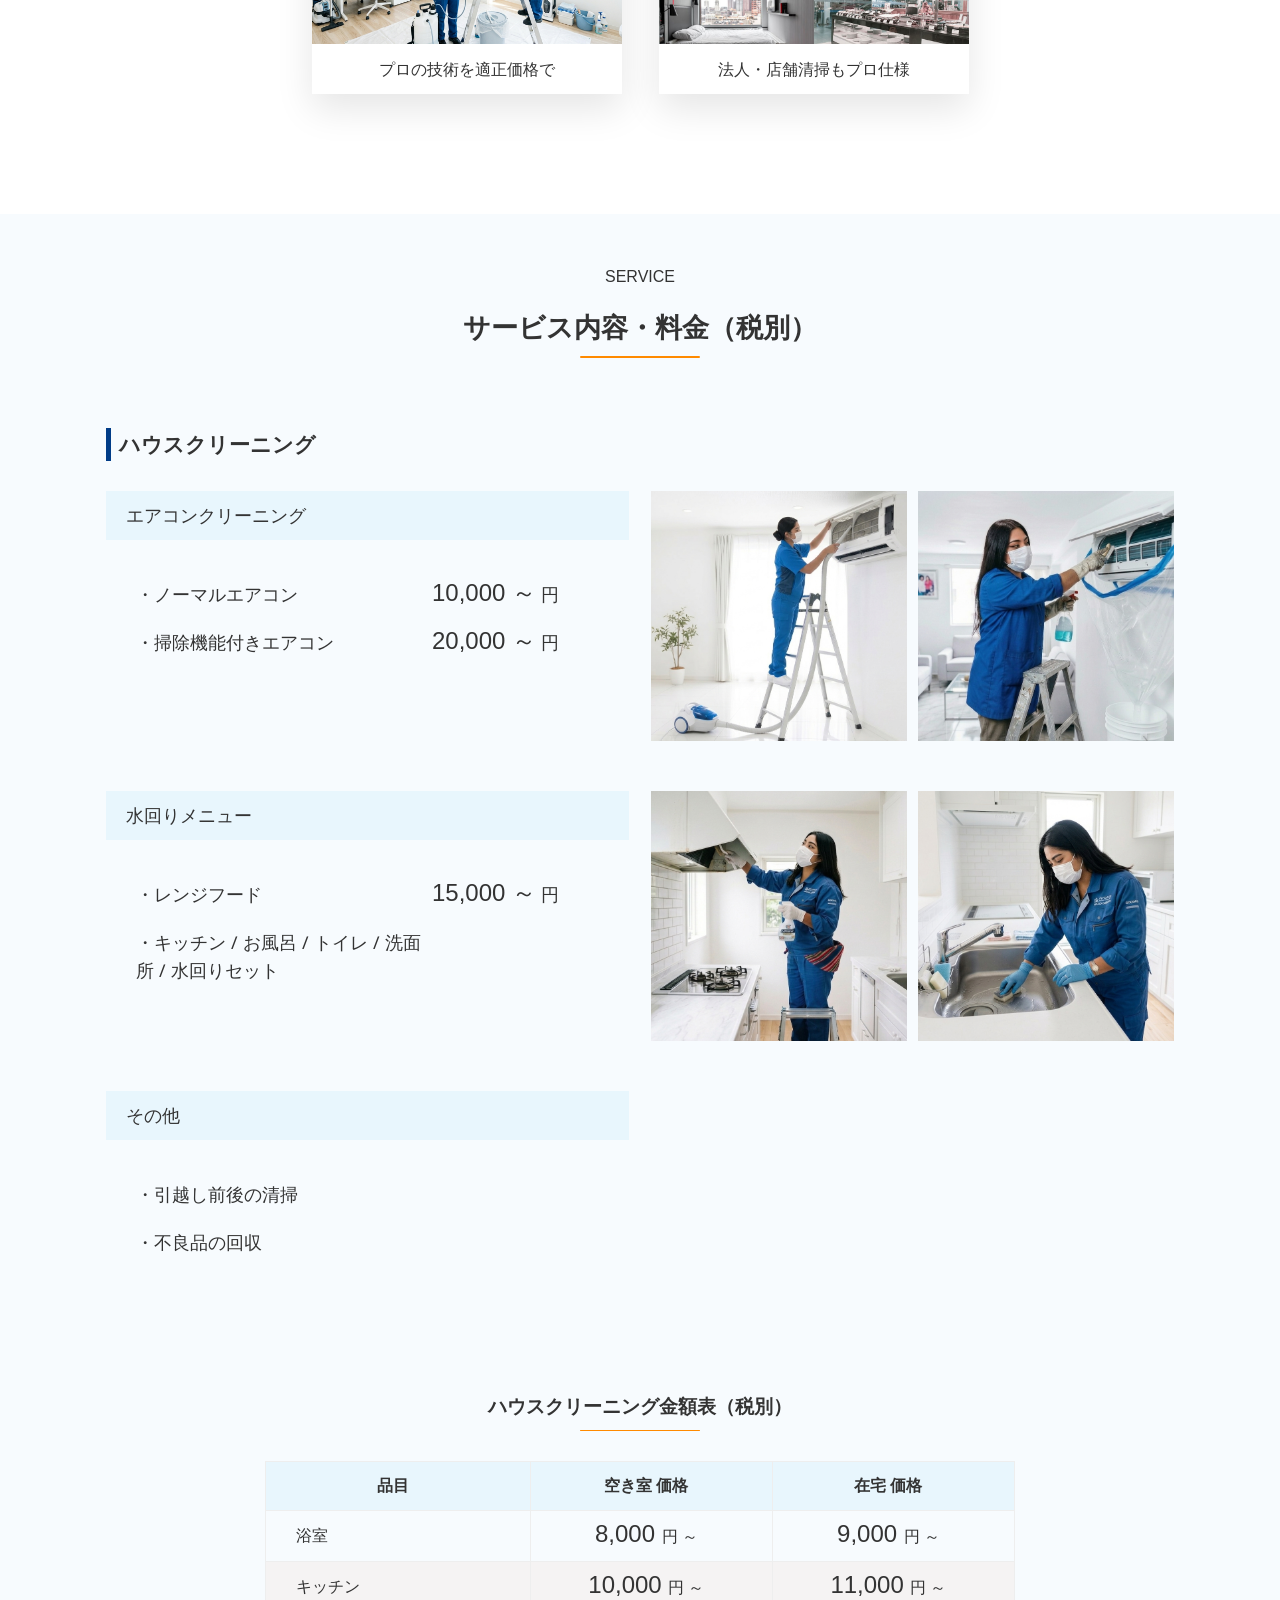
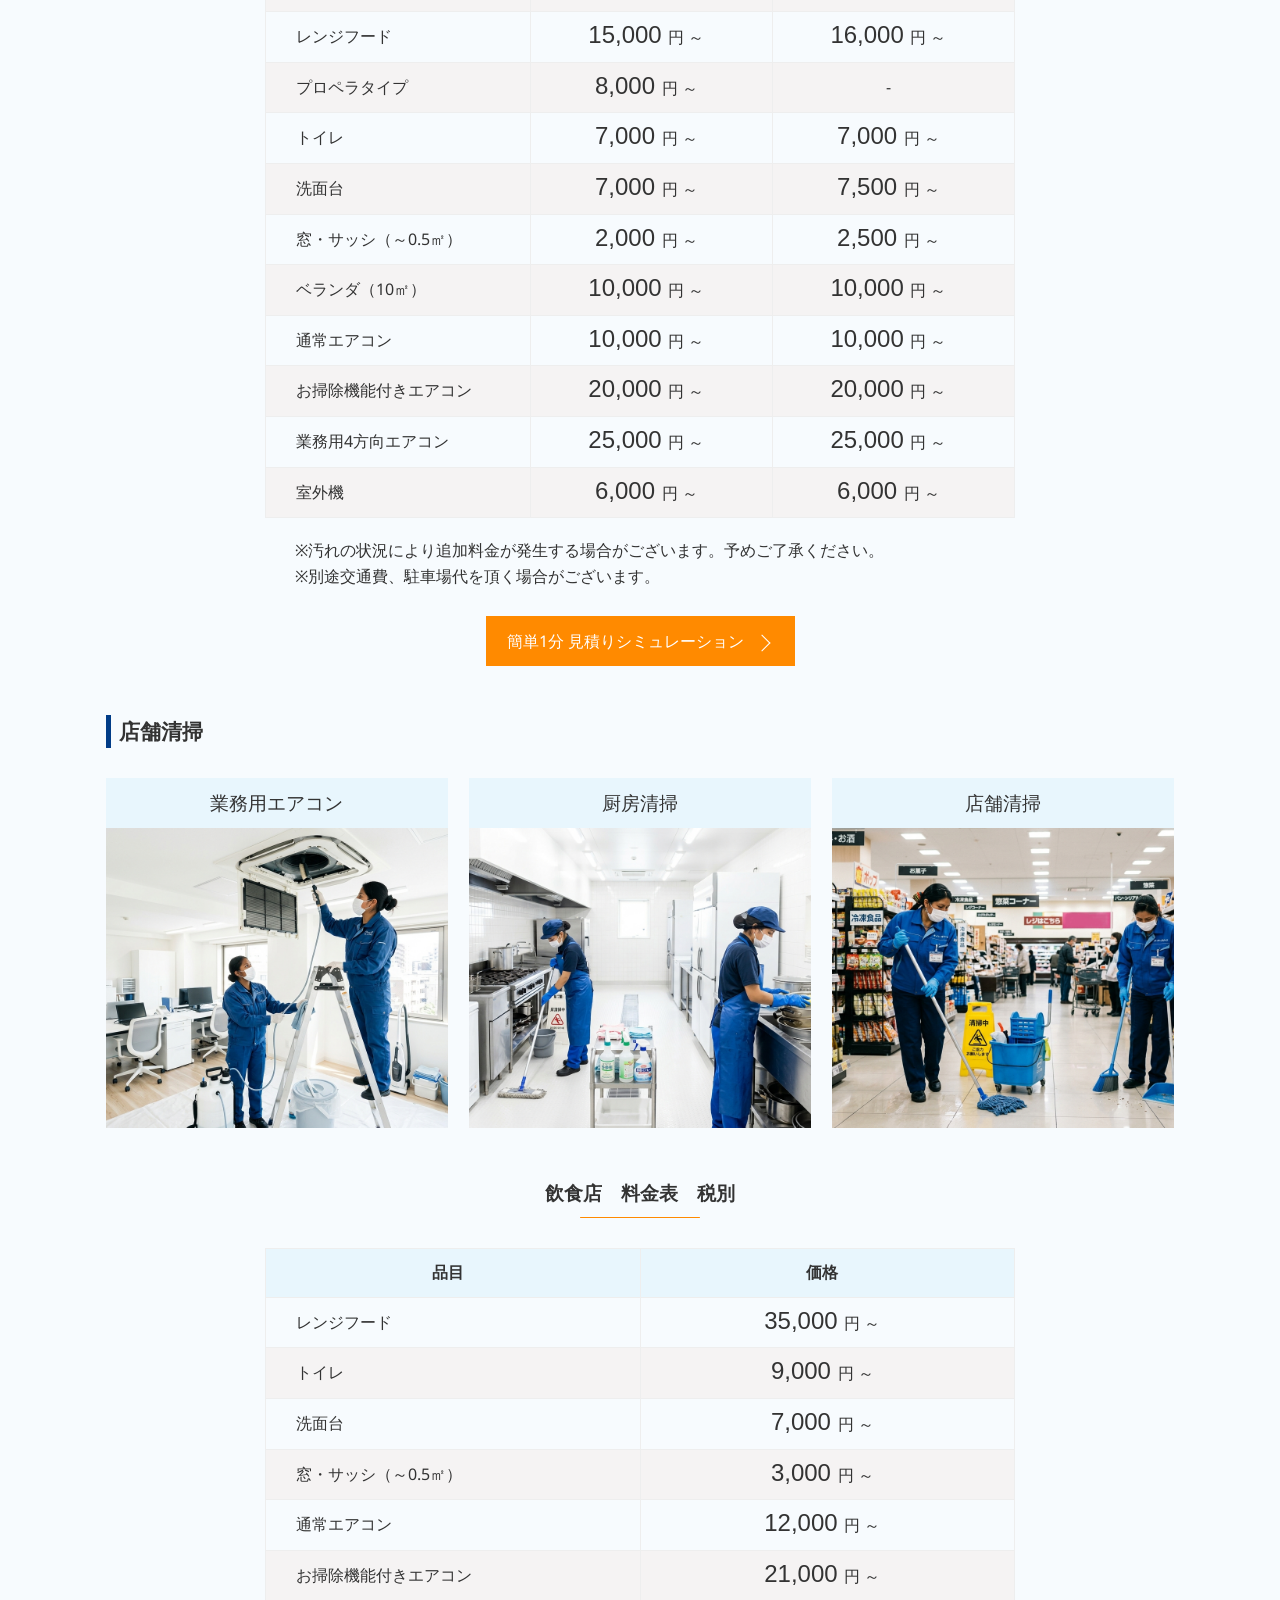
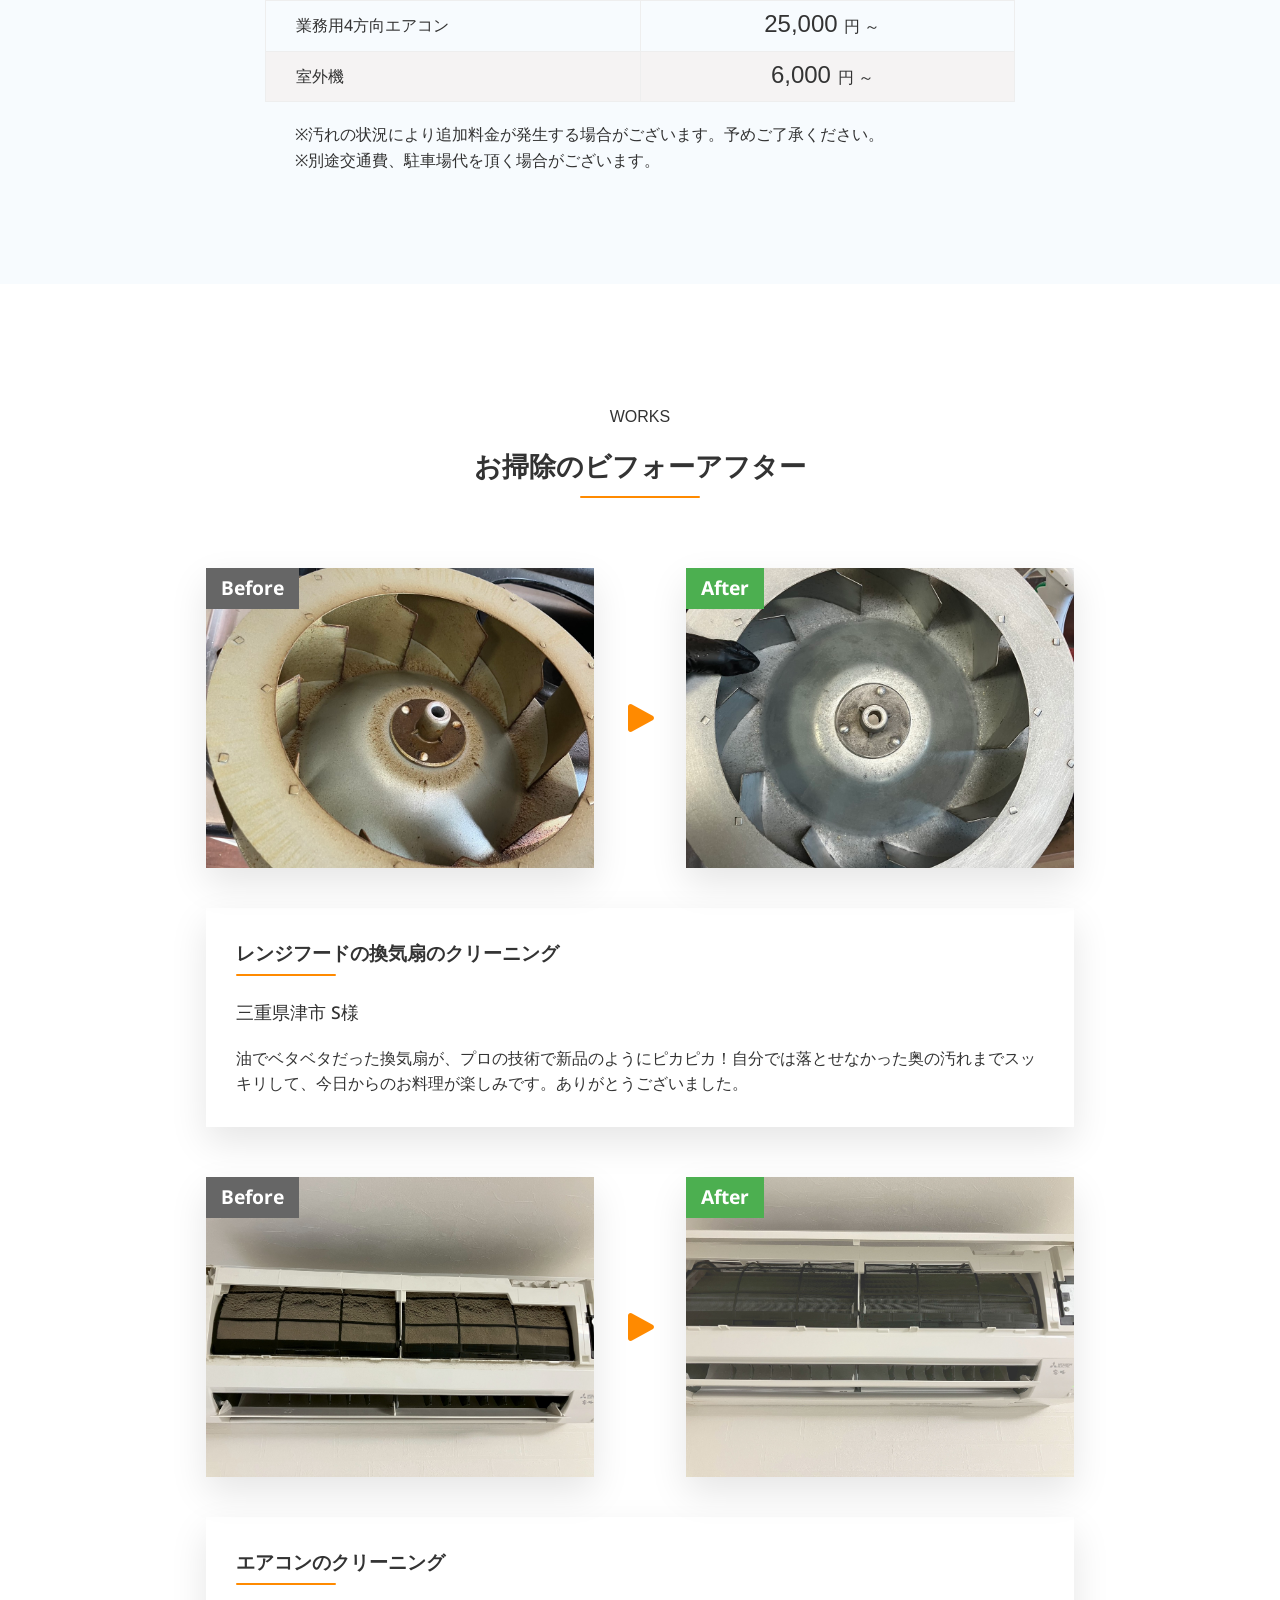
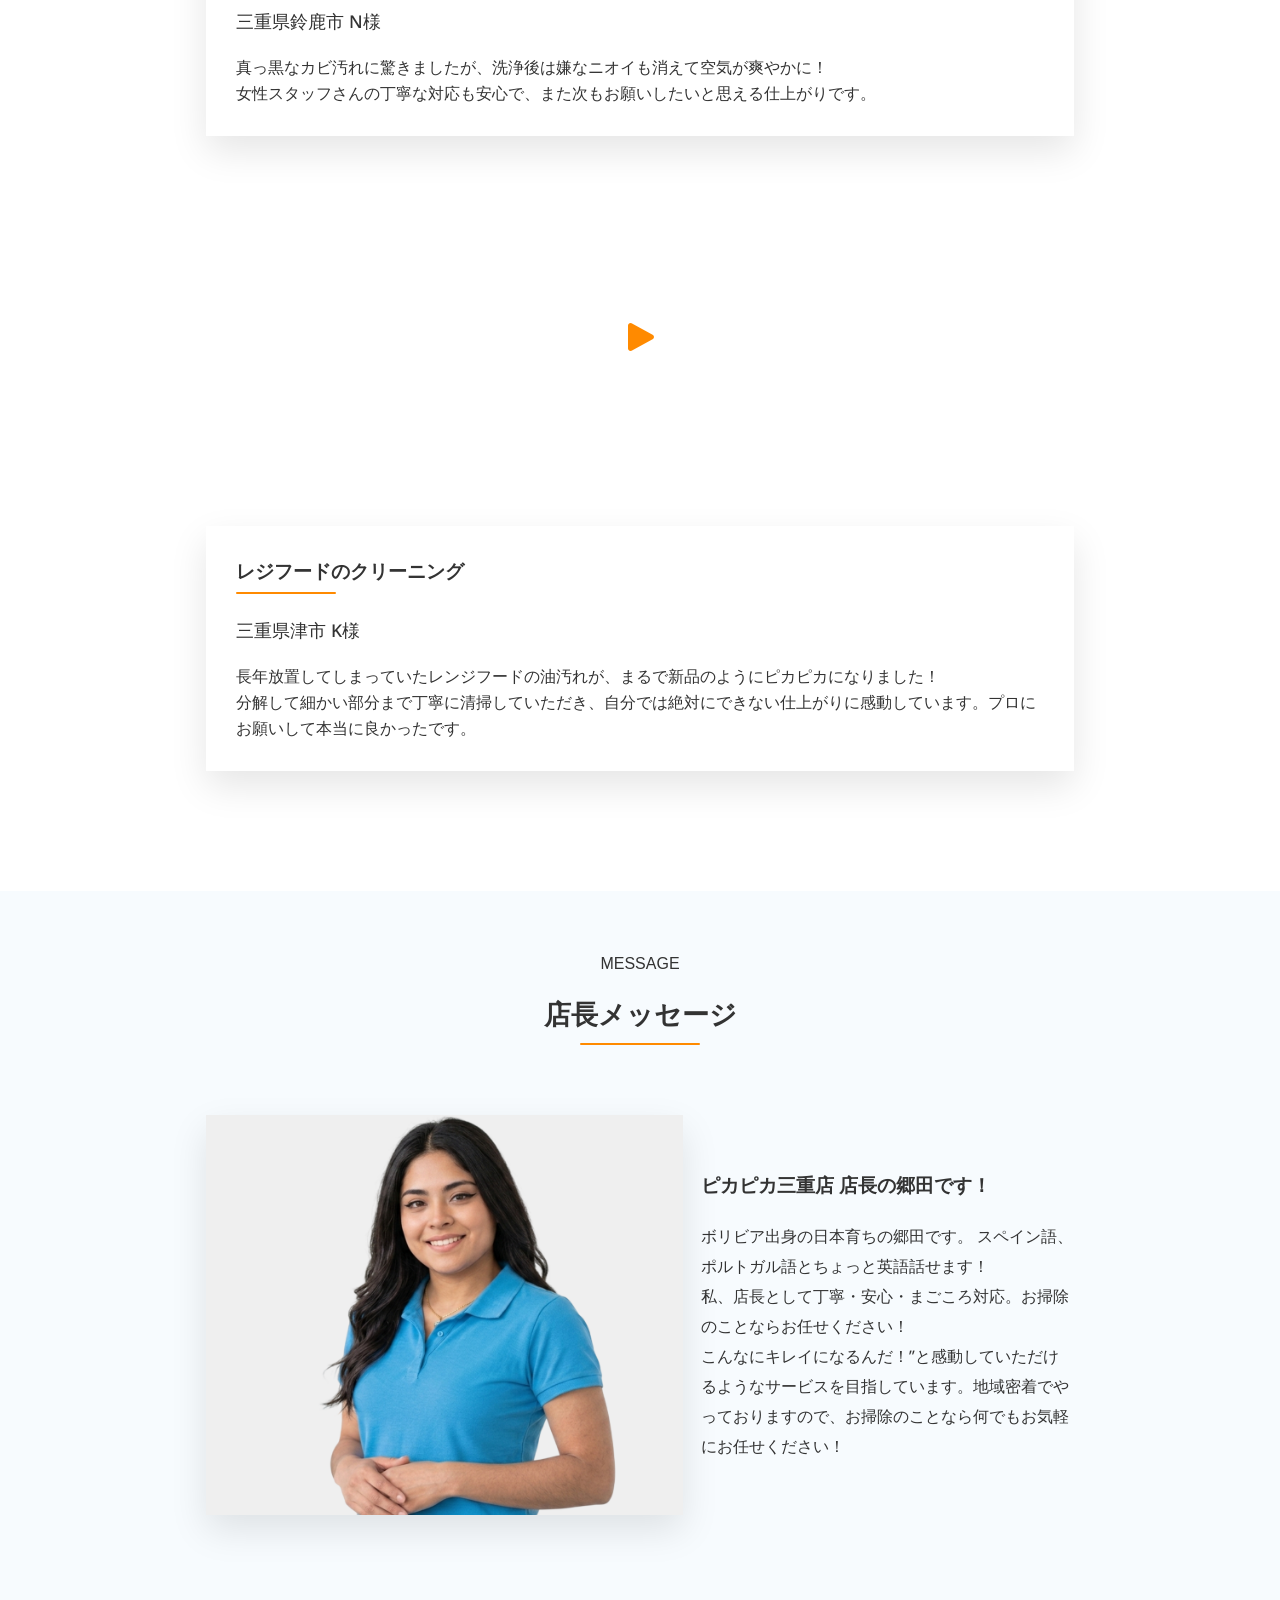
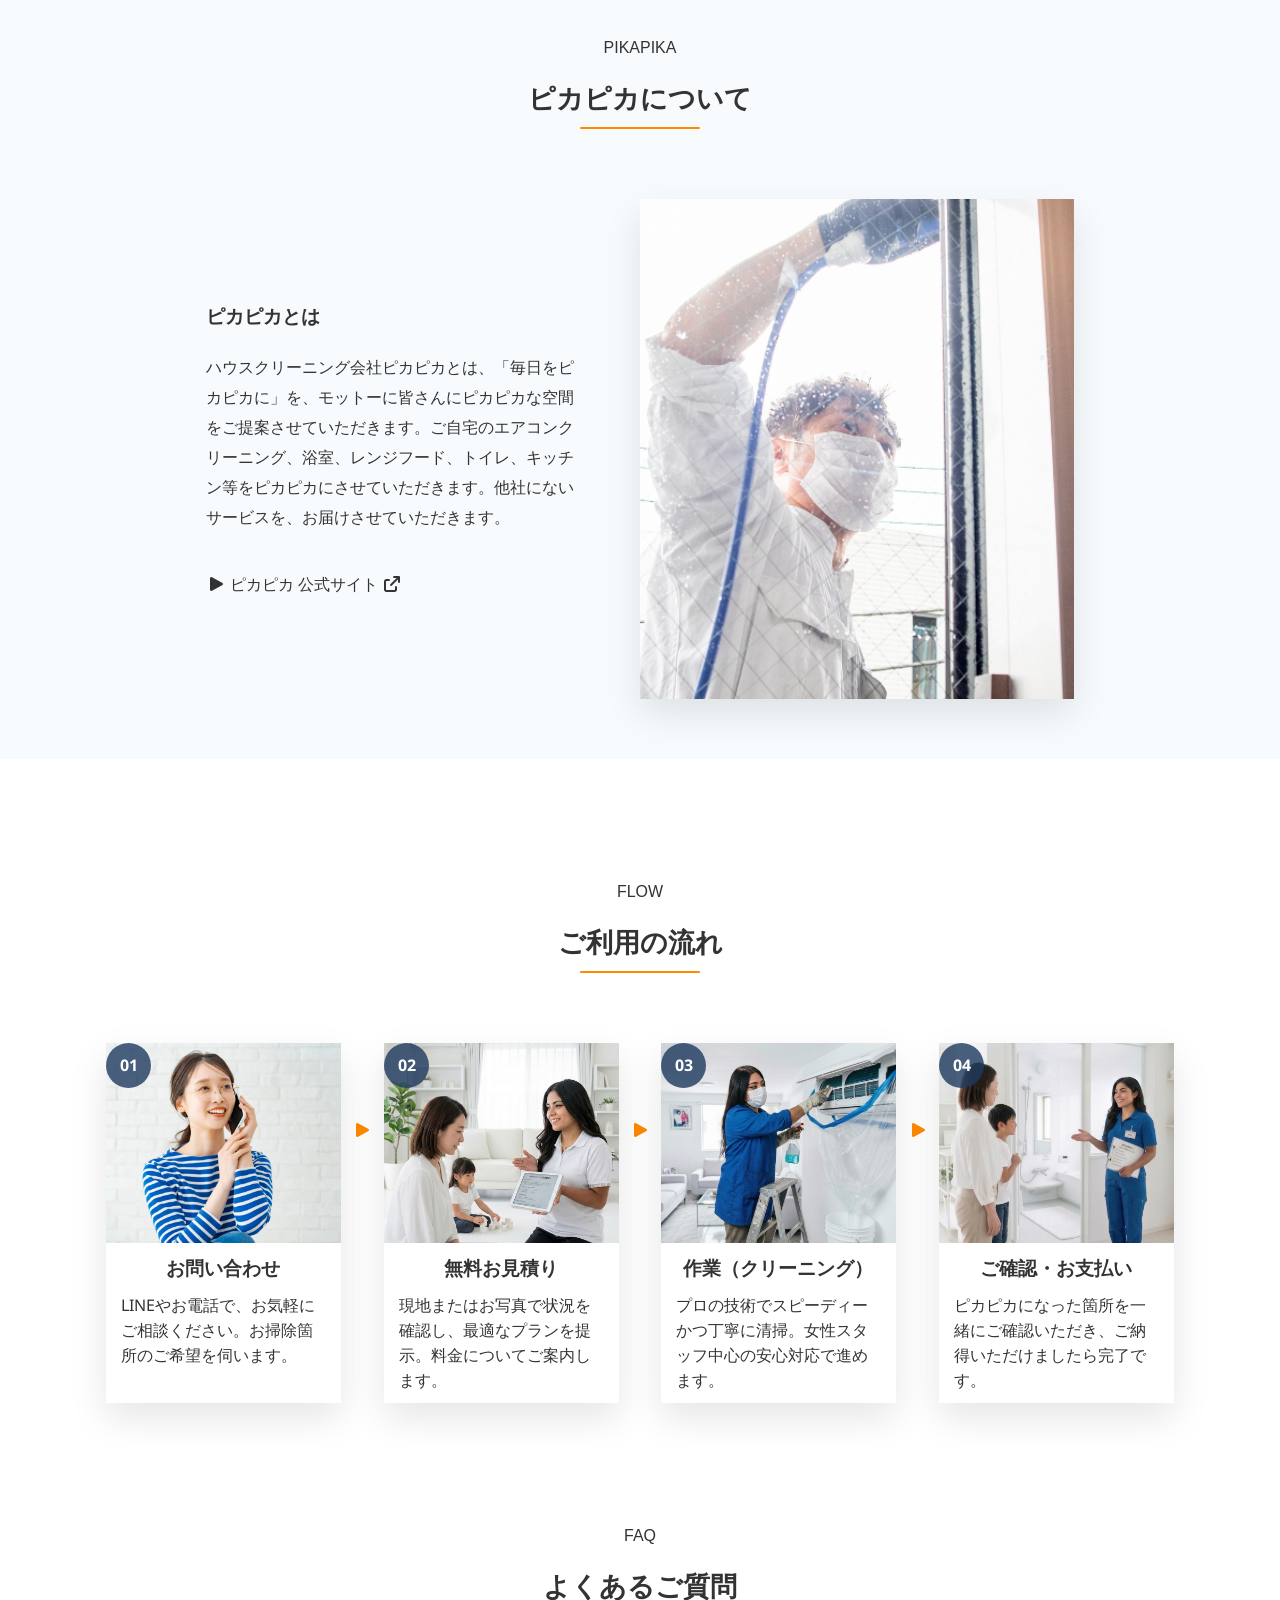
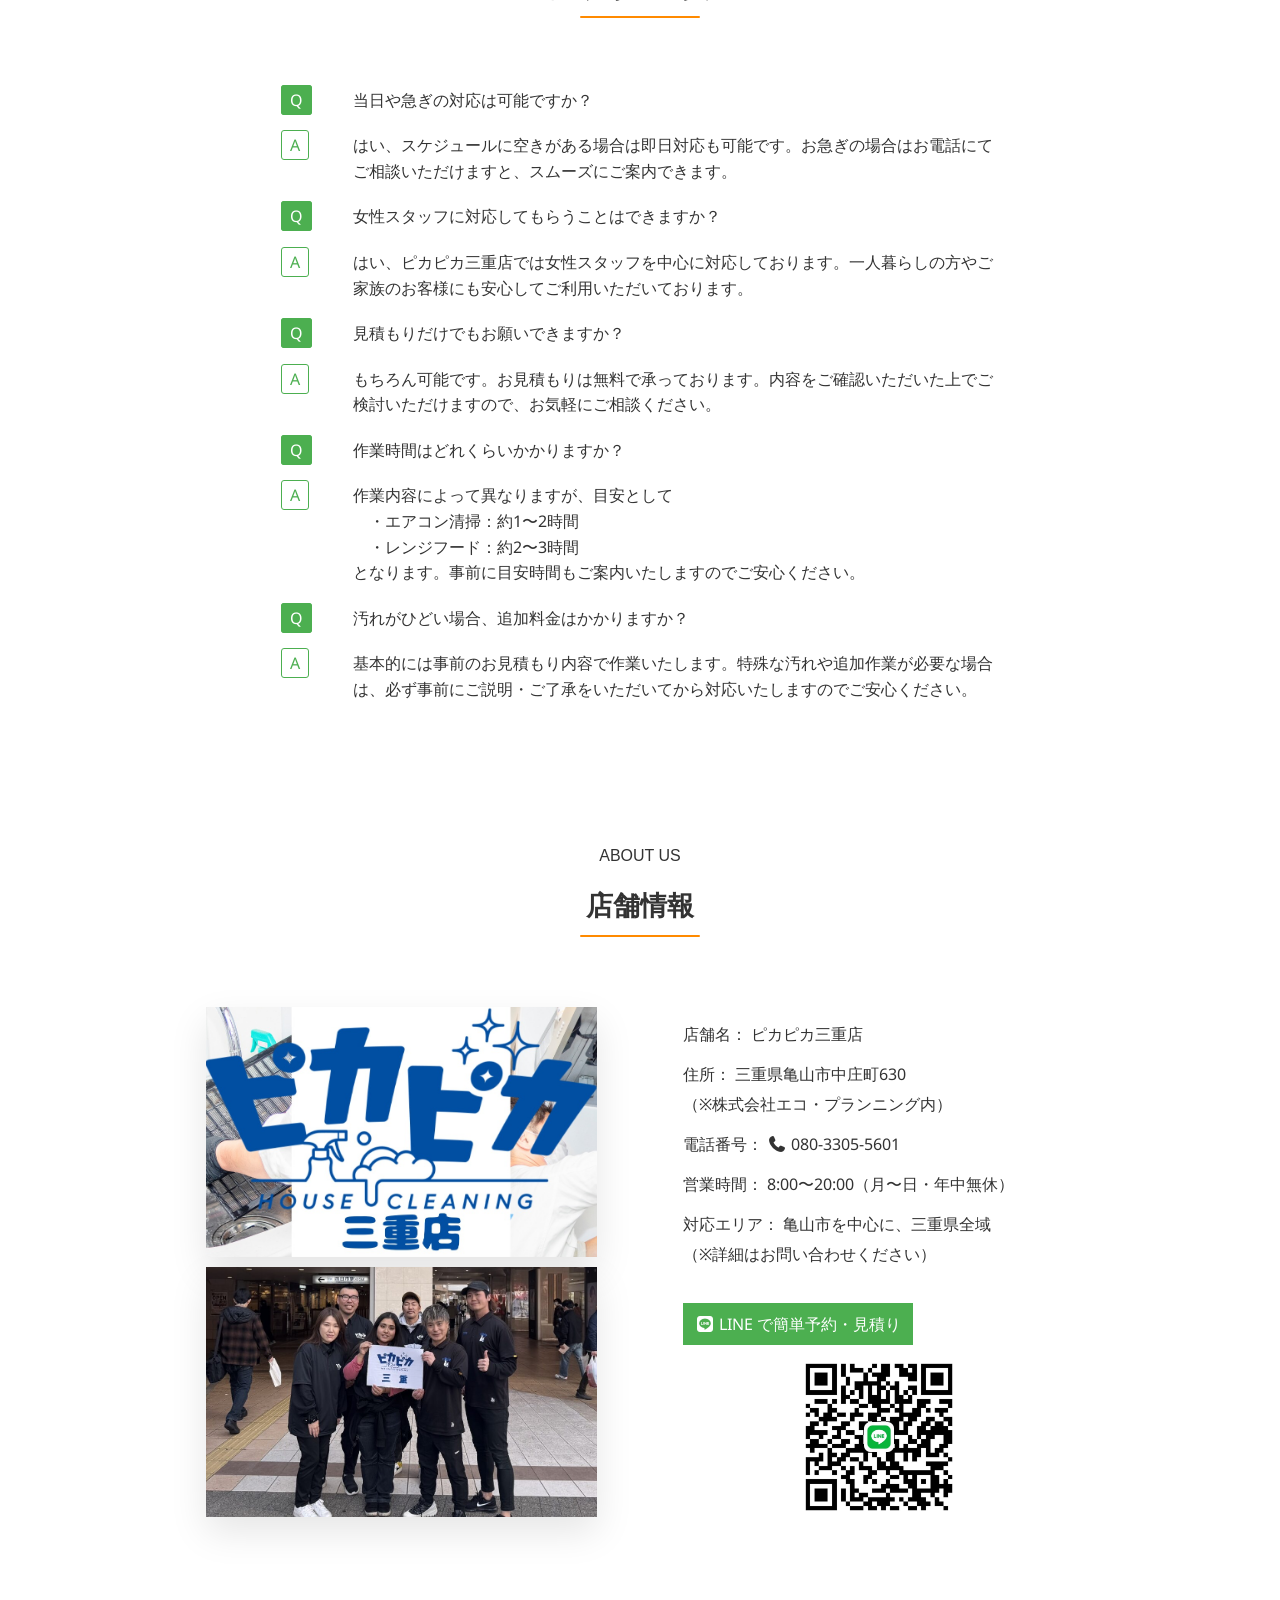
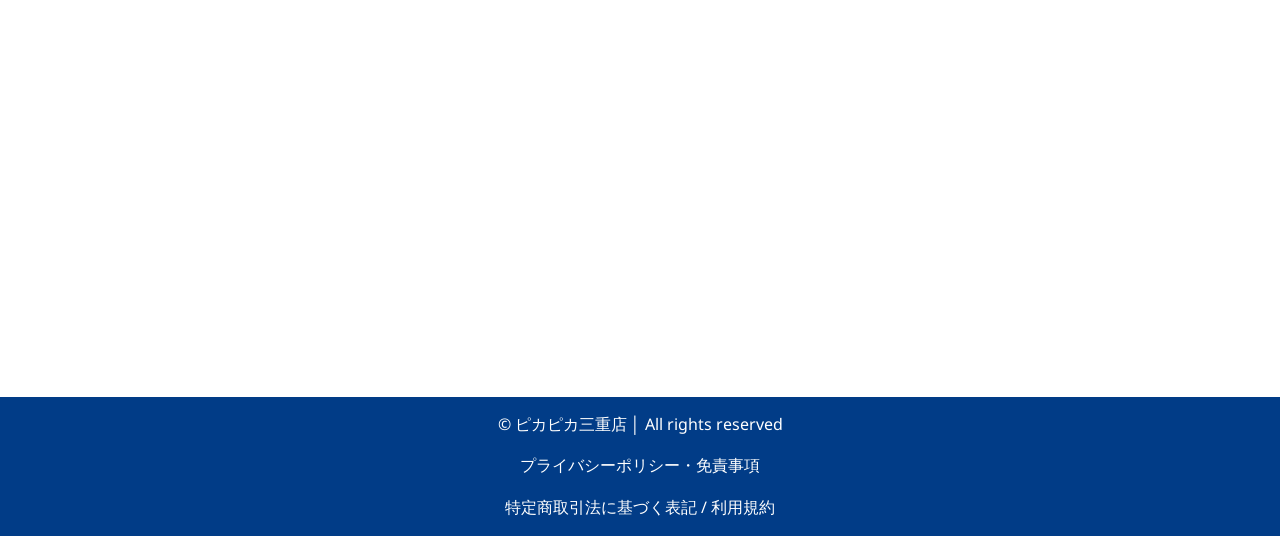
==== commit 2fb59b68: "更新" ====
--- a/index.html
+++ b/index.html
@@ -401,7 +401,7 @@
                   ※別途交通費、駐車場代を頂く場合がございます。
               </p>
               <div class="simulation">
-                <a href="./estimate/" class="btn">簡単1分 見積りシミュレーション</a>
+                <a href="./estimate/" class="btn" target="_blank" rel="noopener noreferrer">簡単1分 見積りシミュレーション</a>
               </div>
             </div>
             <h3 class="title">
--- a/css/style.css
+++ b/css/style.css
@@ -690,10 +690,32 @@
 }  
 #service .simulation .btn {
   background-color: var(--accent-color);
-  padding: 15px 20px 15px 40px;
-  color: var(--bg-white);  
-}
-#service .simulation .btn
+  padding: 13px 50px 13px 20px;
+  color: var(--bg-white);
+  position: relative; 
+  border: 1px solid var(--accent-color);
+}
+#service .simulation .btn::before {
+  content: "";
+  width: 12px;
+  height: 12px;
+  border-top: 1px solid var(--bg-white);
+  border-right: 1px solid var(--bg-white);
+  position: absolute;
+  top: 20px;
+  right: 26px;
+  transform: rotate(45deg);
+  transition: ease 0.3s;
+}
+#service .simulation .btn:hover {
+  background-color: var(--bg-white);
+  color: var(--accent-color);
+}
+#service .simulation .btn:hover::before {
+  border-top: 1px solid var(--accent-color);
+  border-right: 1px solid var(--accent-color);
+  right: 13px;
+} 
 
 
 /* --------------------------------
@@ -1507,6 +1529,16 @@
     font-size: 0.9rem;
     padding-left: 0;
   }
+  #service .simulation .btn {
+    padding: 10px 40px 10px 15px;
+    font-size: 0.9rem;
+  }
+  #service .simulation .btn::before {
+    width: 10px;
+    height: 10px;
+    top: 15px;
+    right: 20px;
+  }
 
   /* --------------------------------
   [SP]works
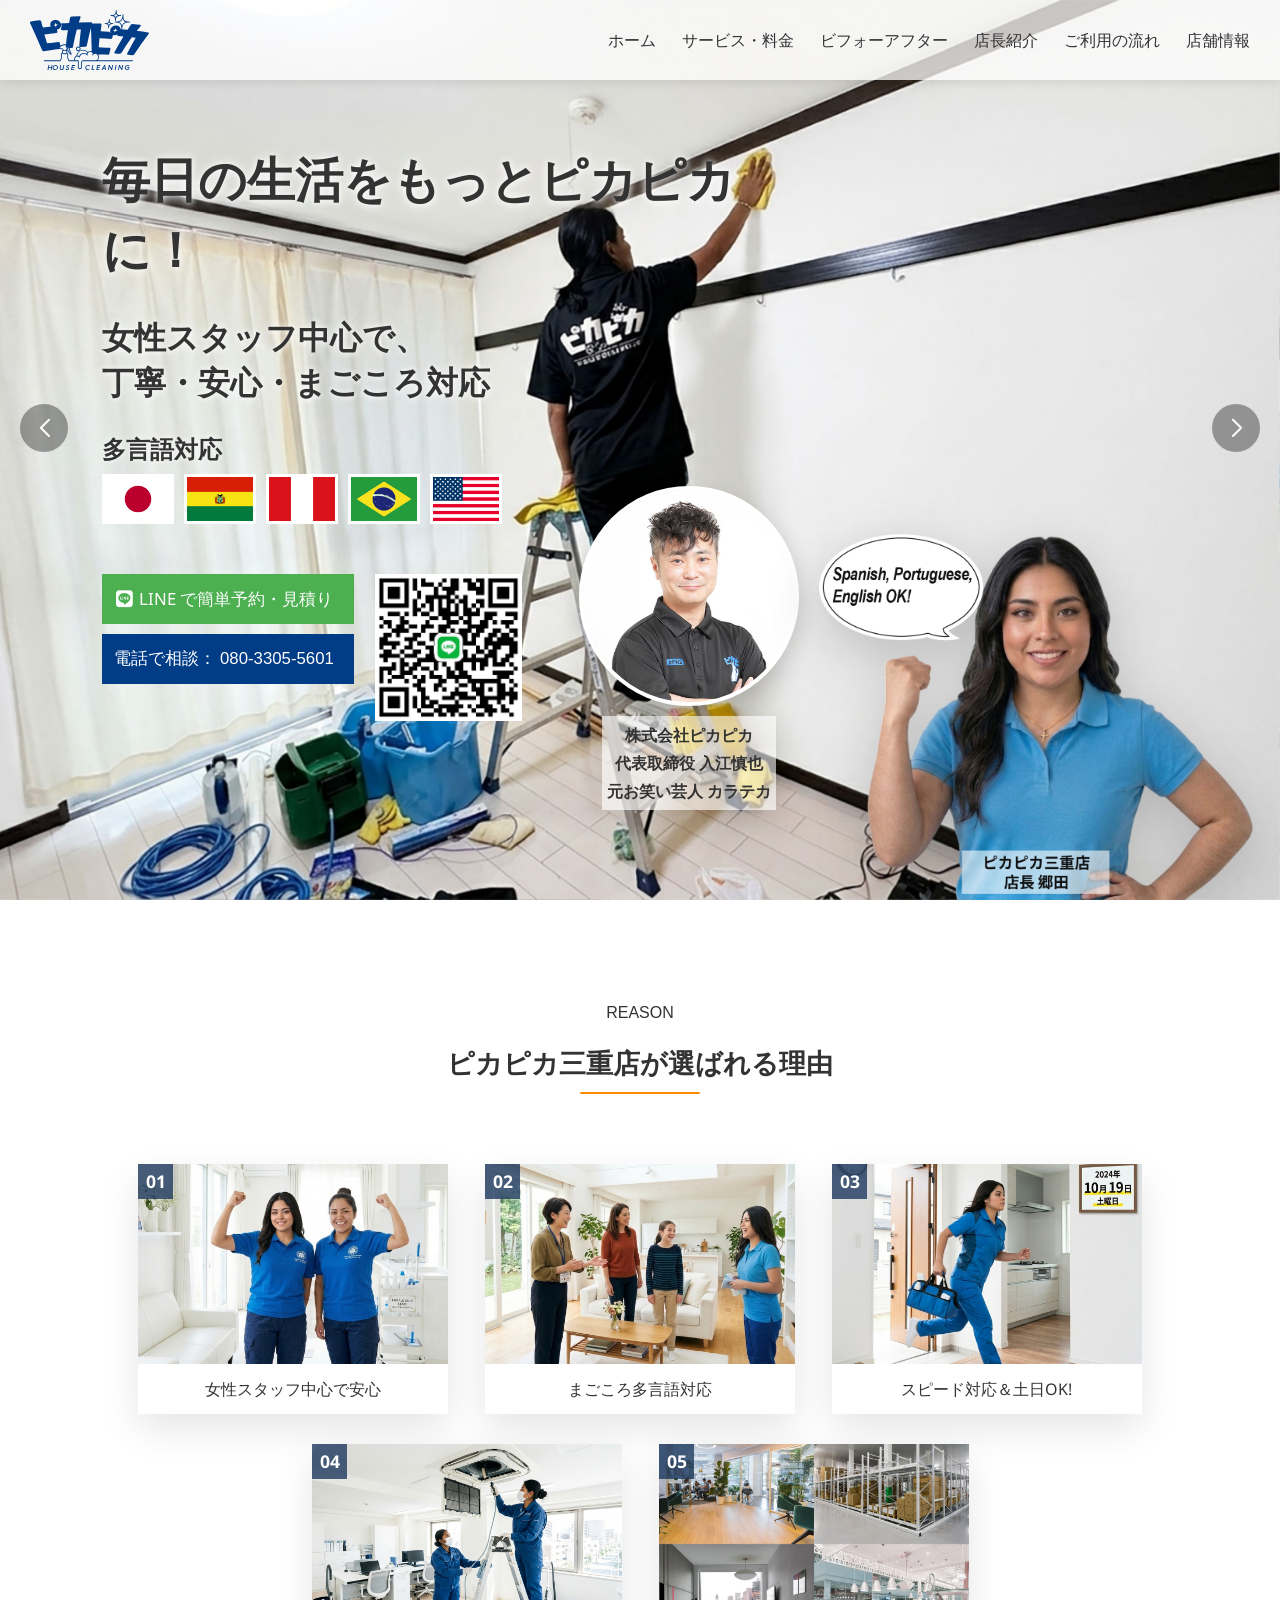
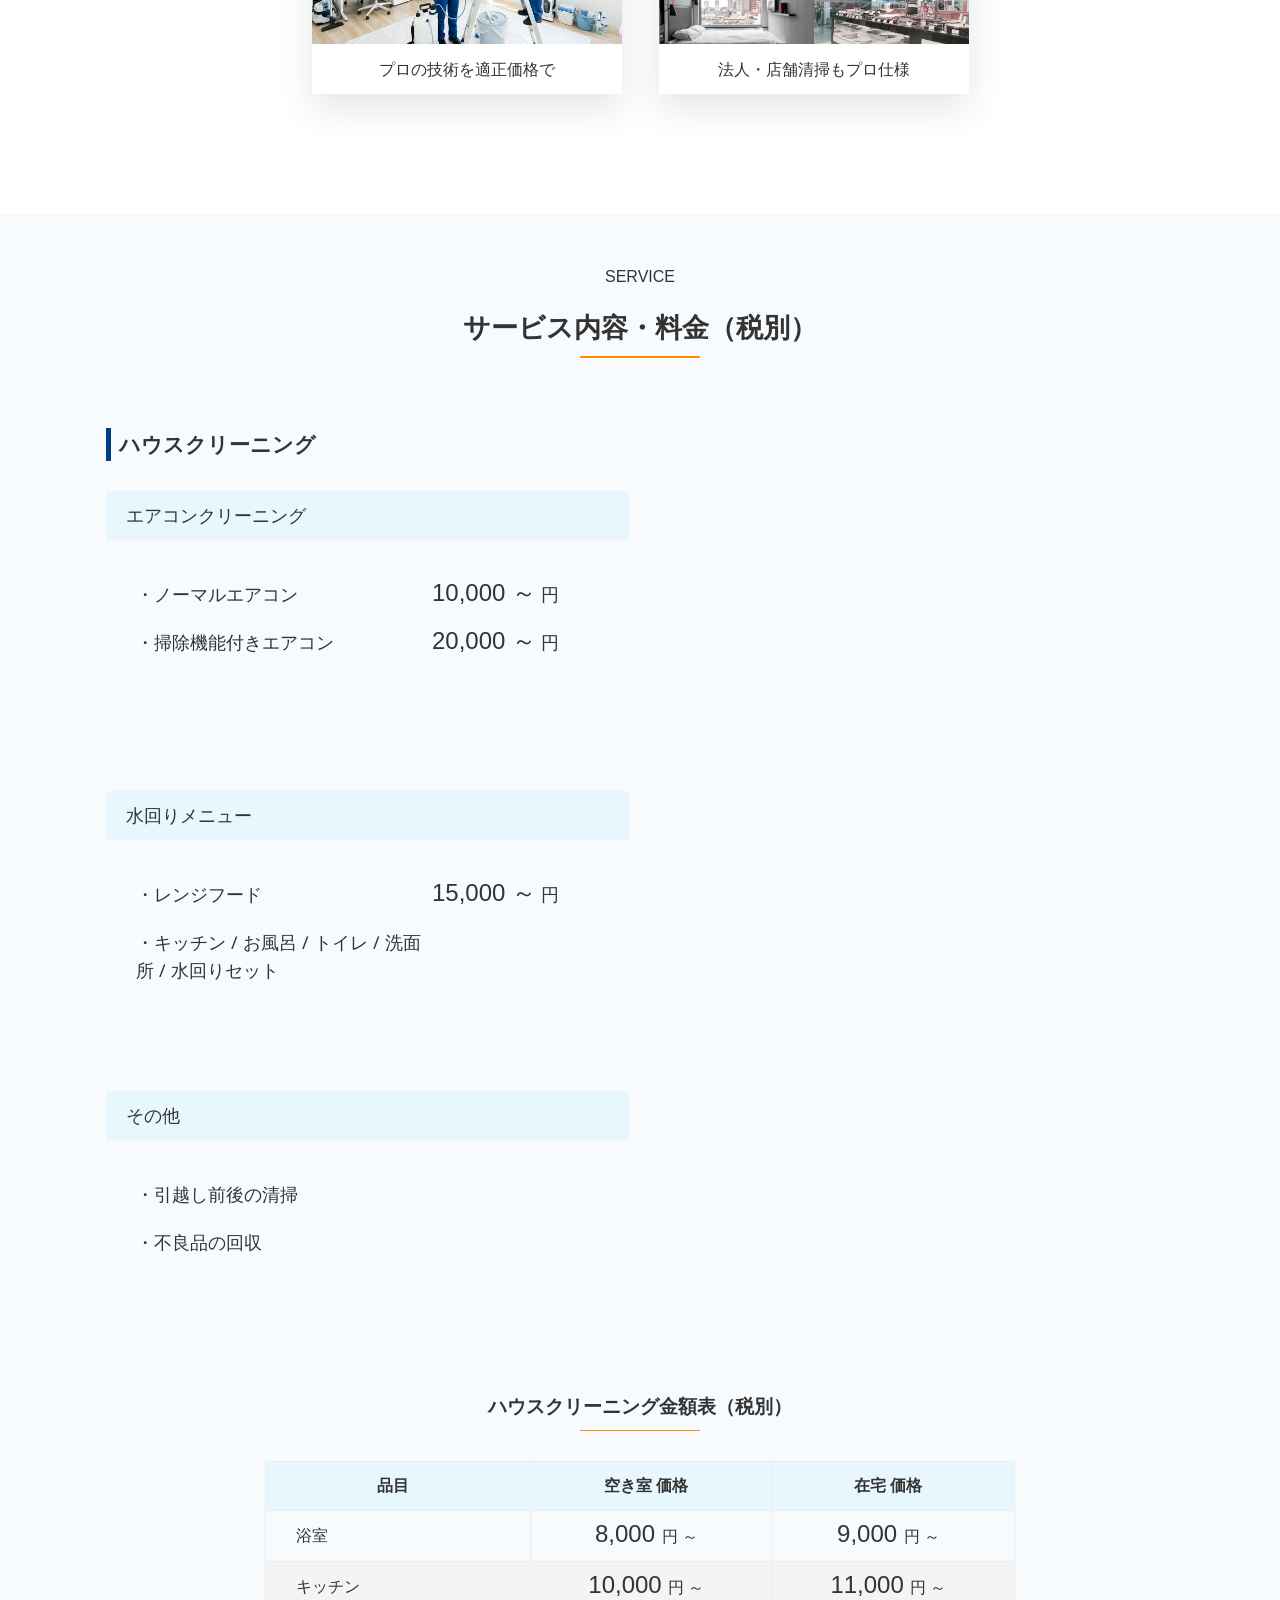
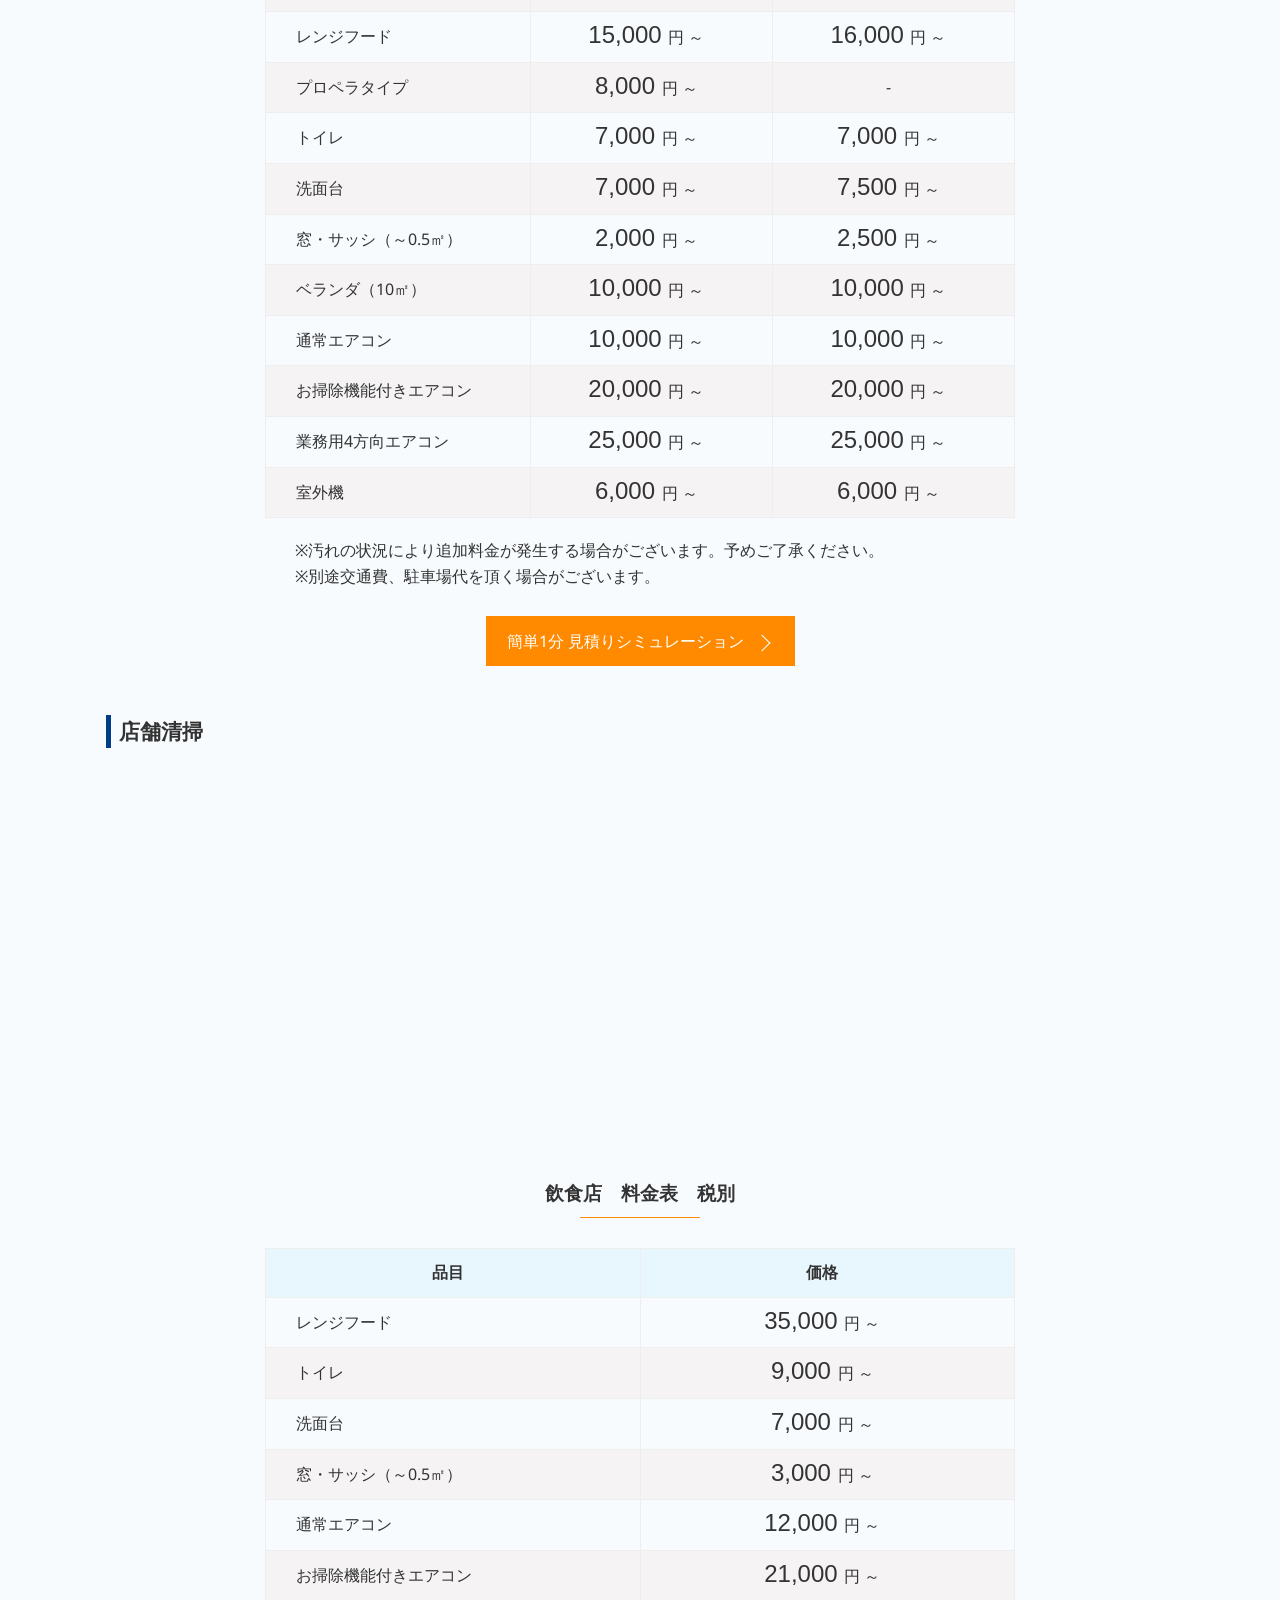
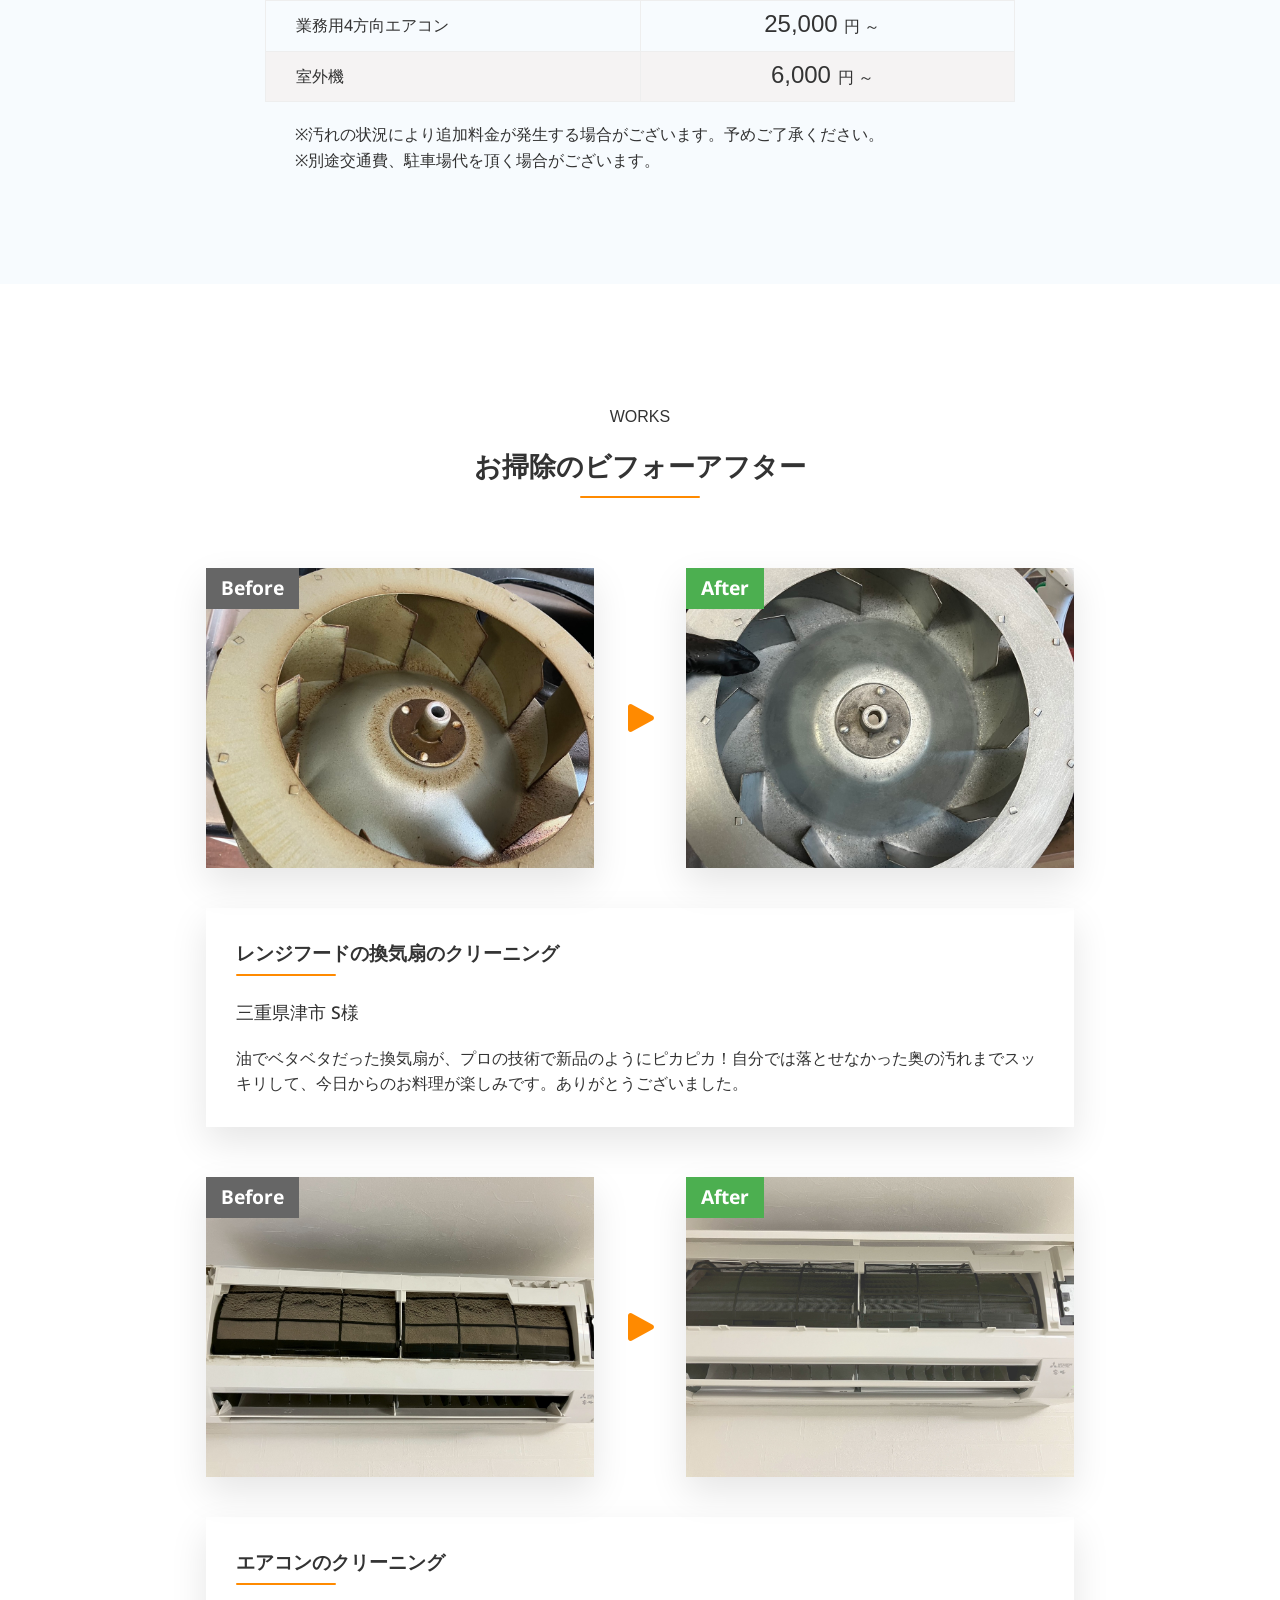
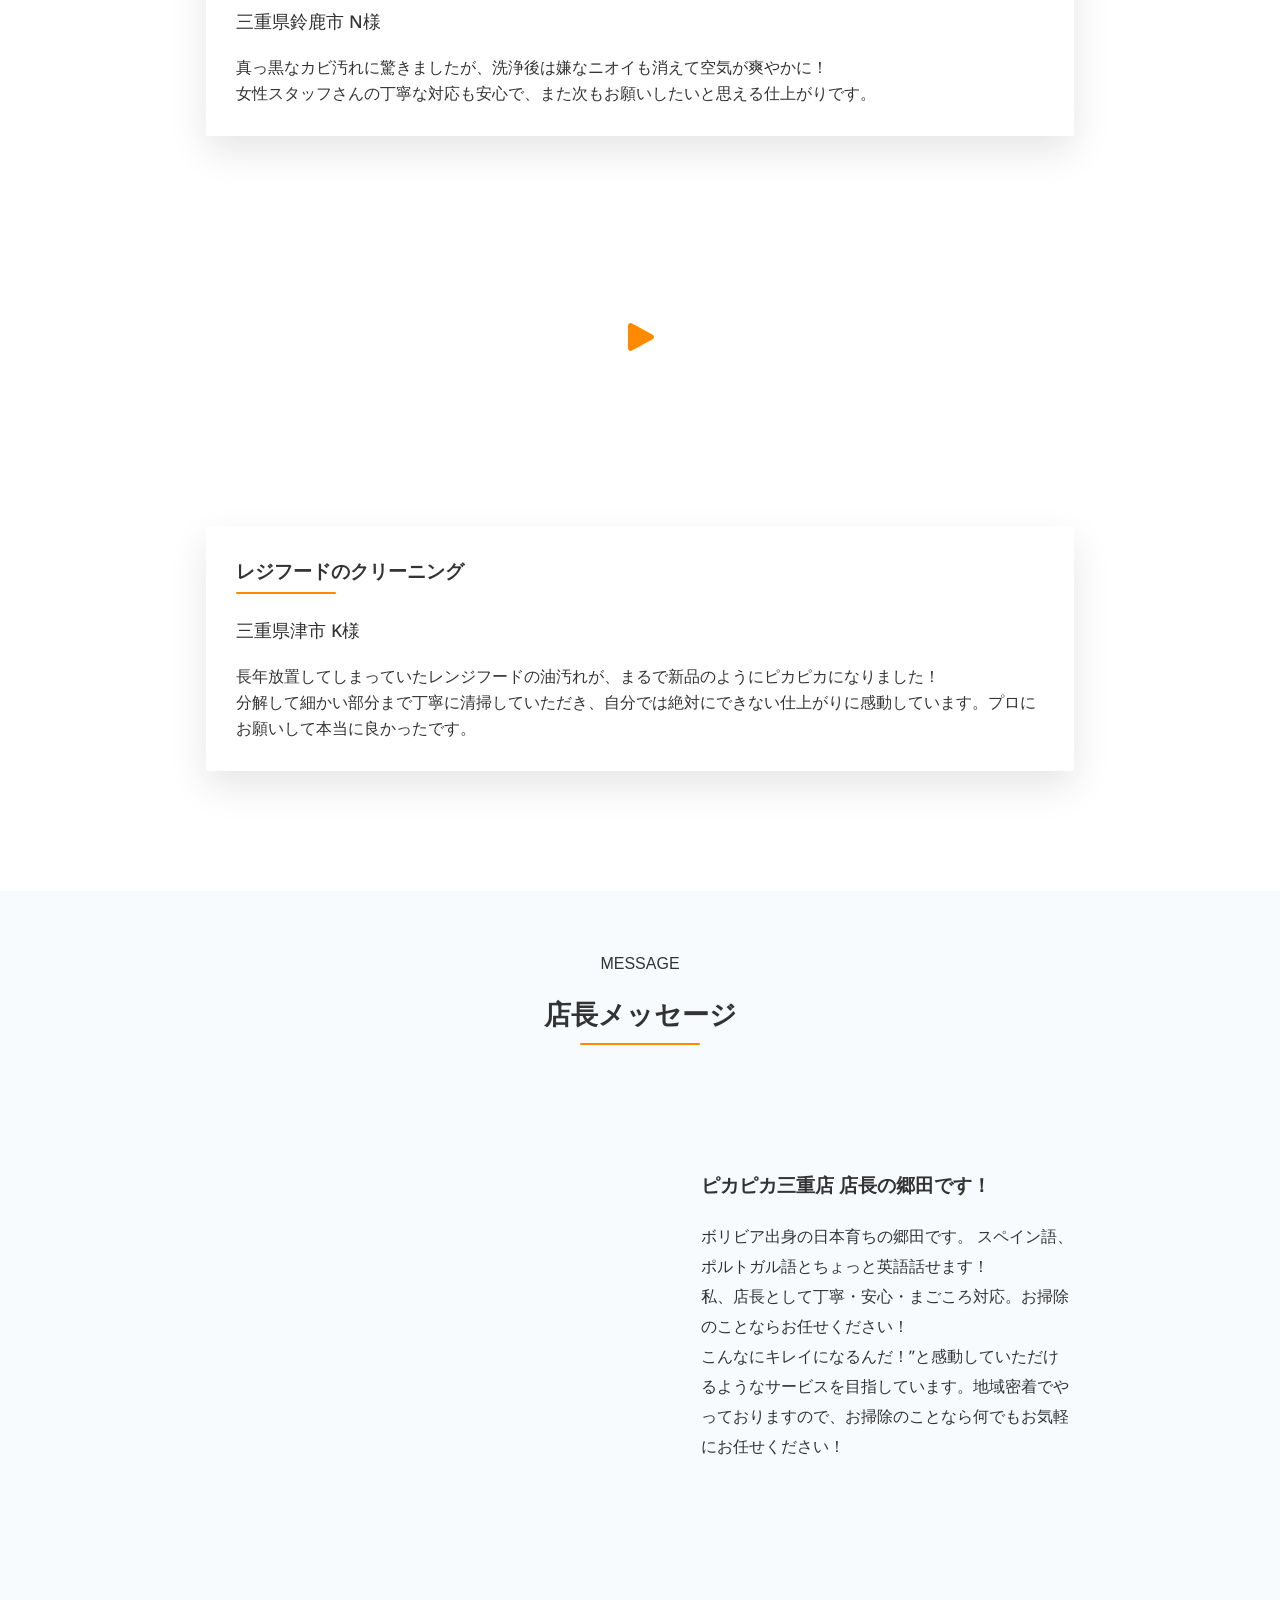
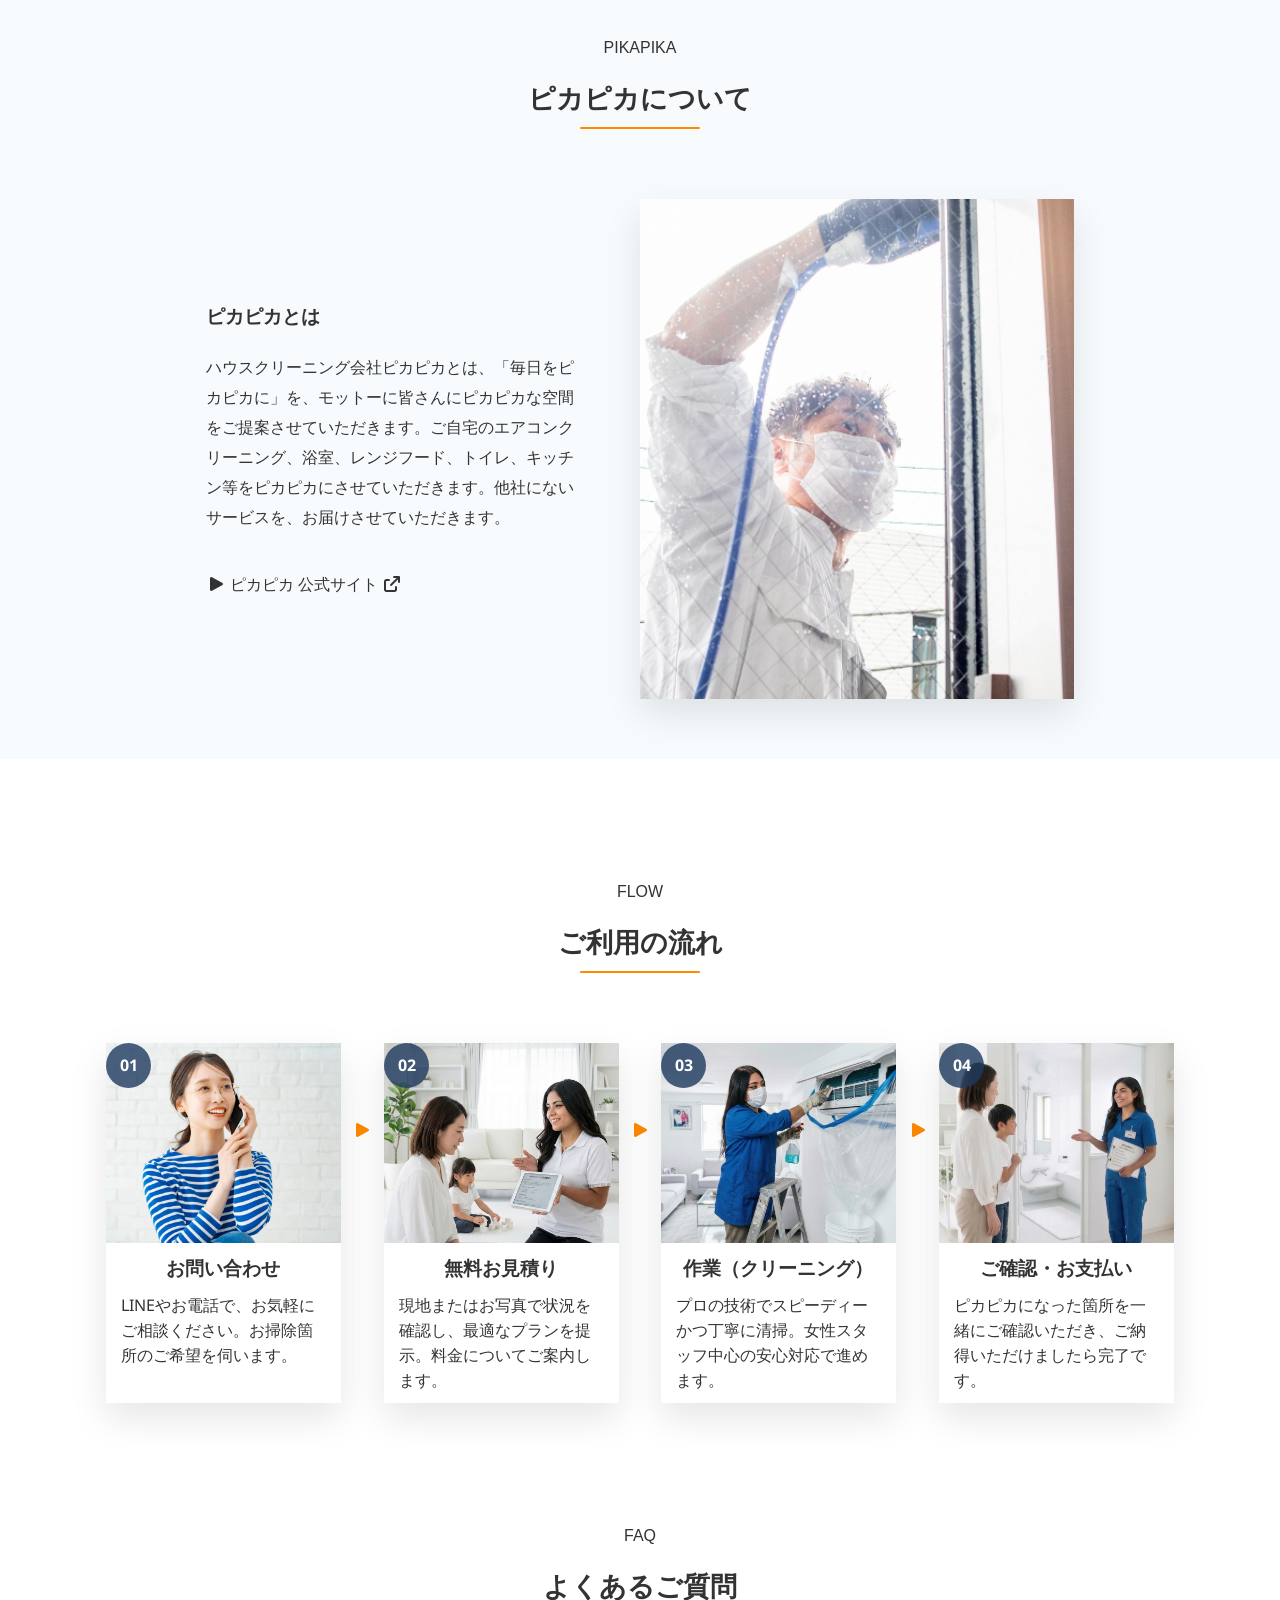
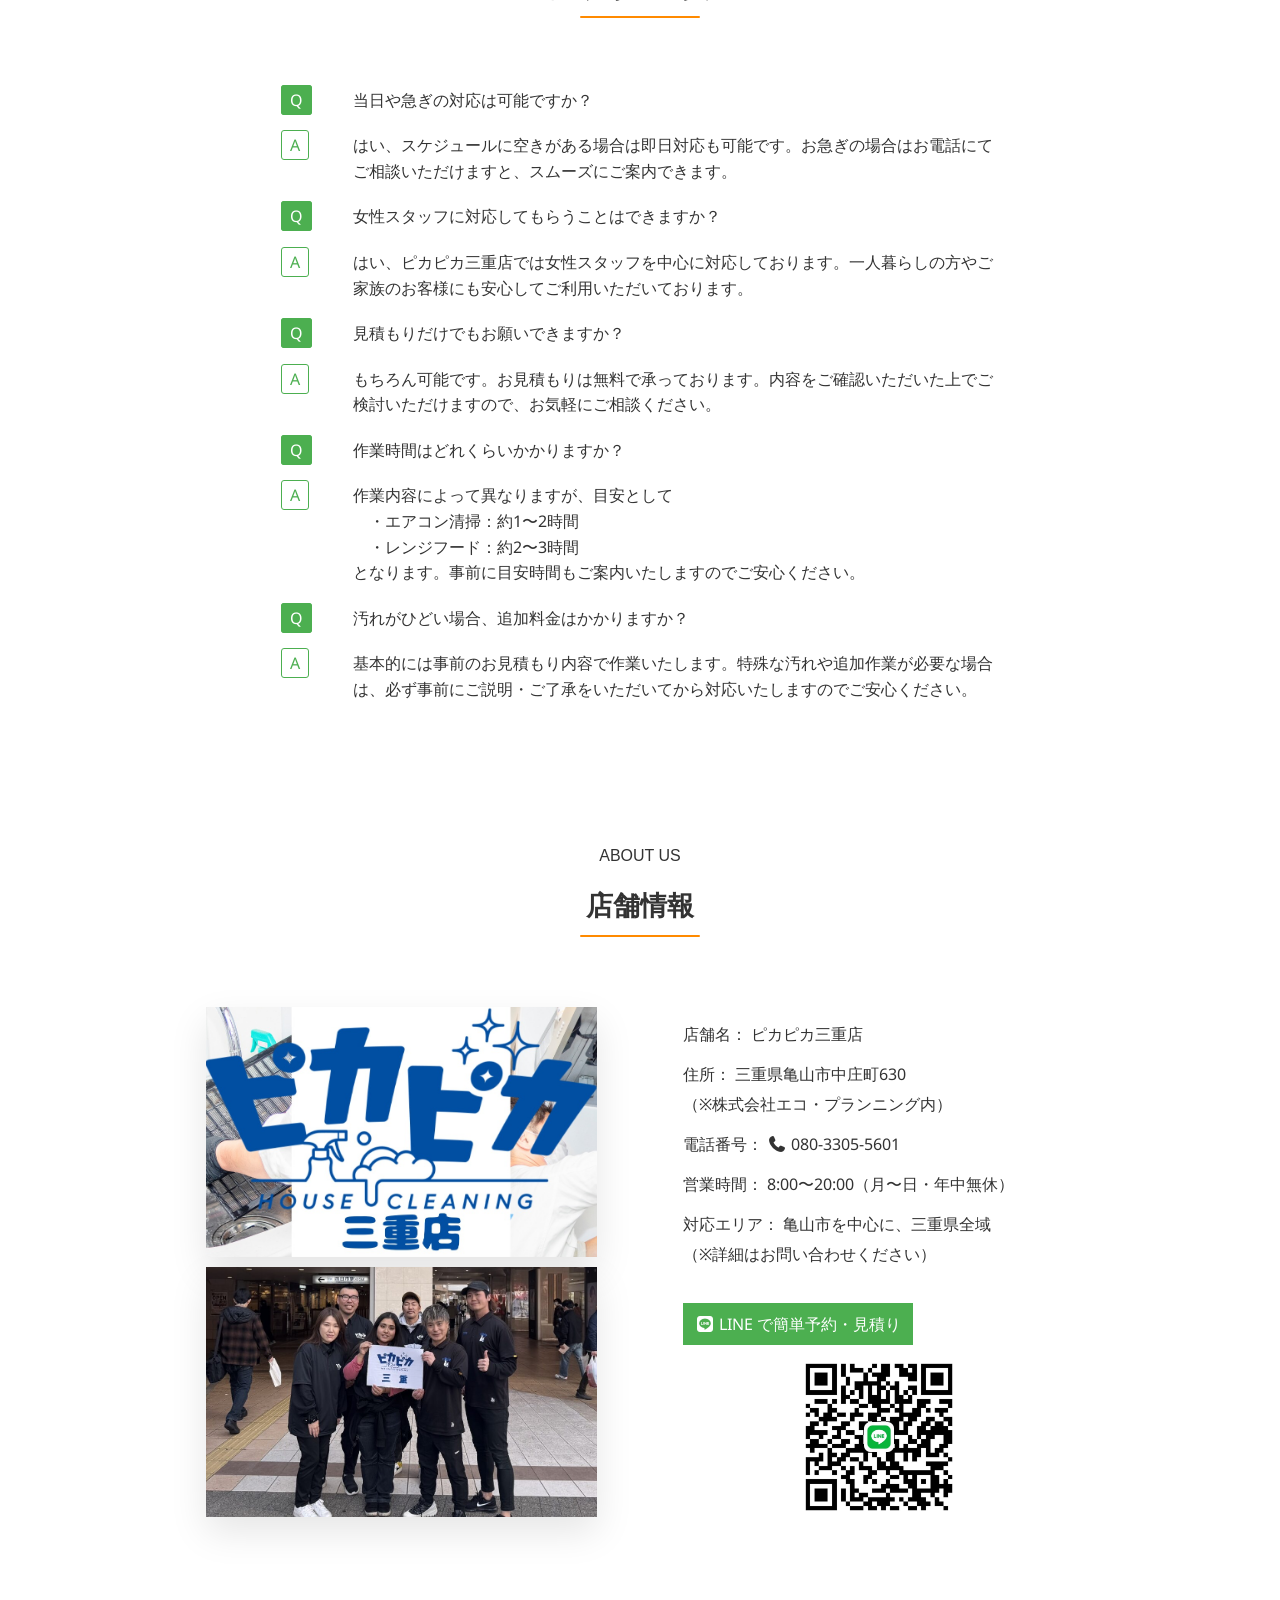
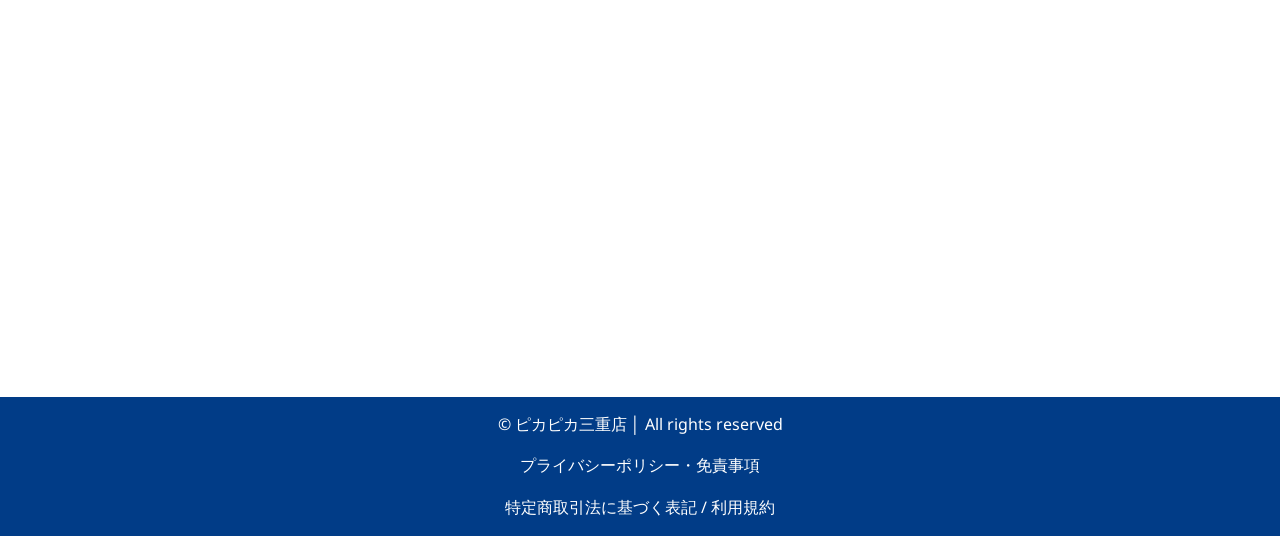
==== commit a8f0b408: "更新" ====
--- a/index.html
+++ b/index.html
@@ -87,6 +87,7 @@
       <ul class="menu">
         <li class="item"><a href="index.html">ホーム</a></li>
         <li class="item"><a href="#service">サービス・料金</a></li>
+        <li class="item"><a href="./estimate/">簡単1分見積りシュミレーション</a></li>
         <li class="item"><a href="#works">ビフォーアフター</a></li>
         <li class="item"><a href="#message">店長紹介</a></li>
         <li class="item"><a href="#flow">ご利用の流れ</a></li>
--- a/css/style.css
+++ b/css/style.css
@@ -1212,7 +1212,7 @@
     width: 100px;
   }
   #menu-sp .menu .item {
-    margin-bottom: 20px;
+    margin-bottom: 16px;
     font-size: 1rem;
   }
   #menu-sp .menu .item a {
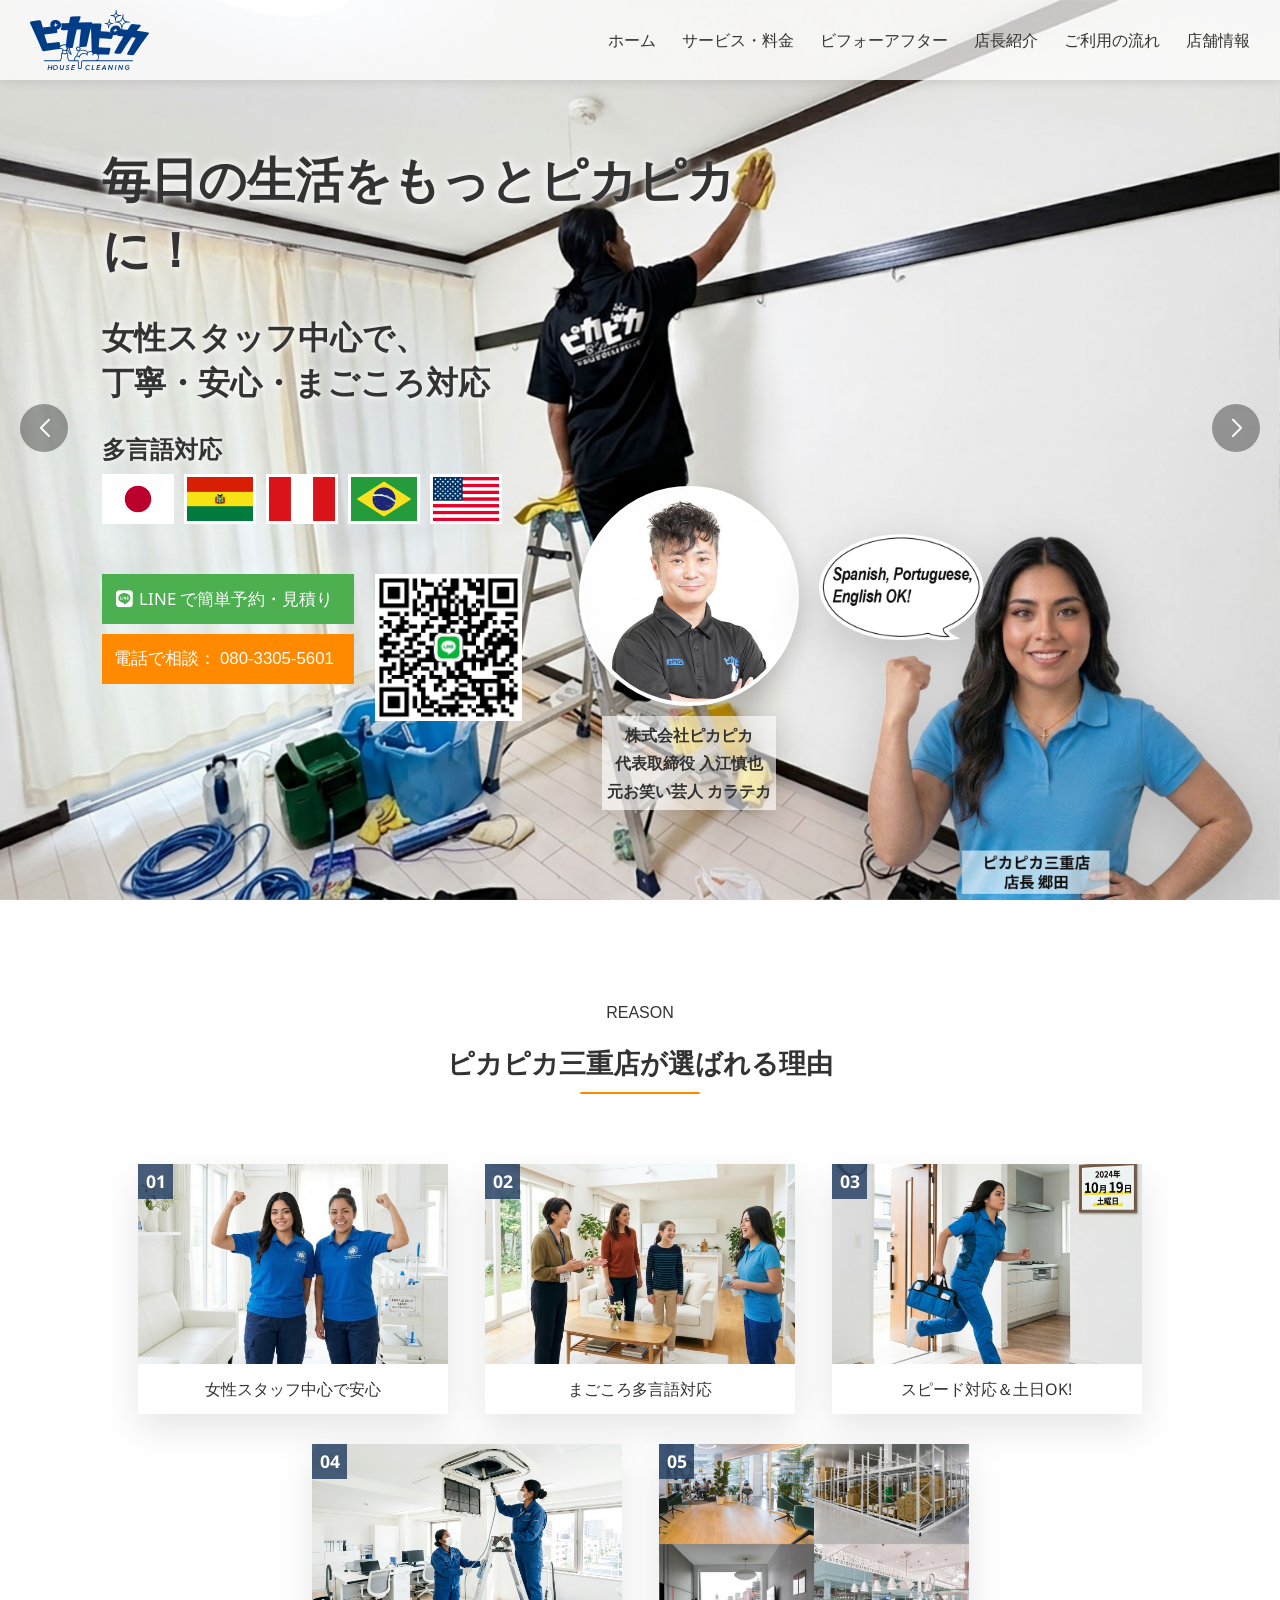
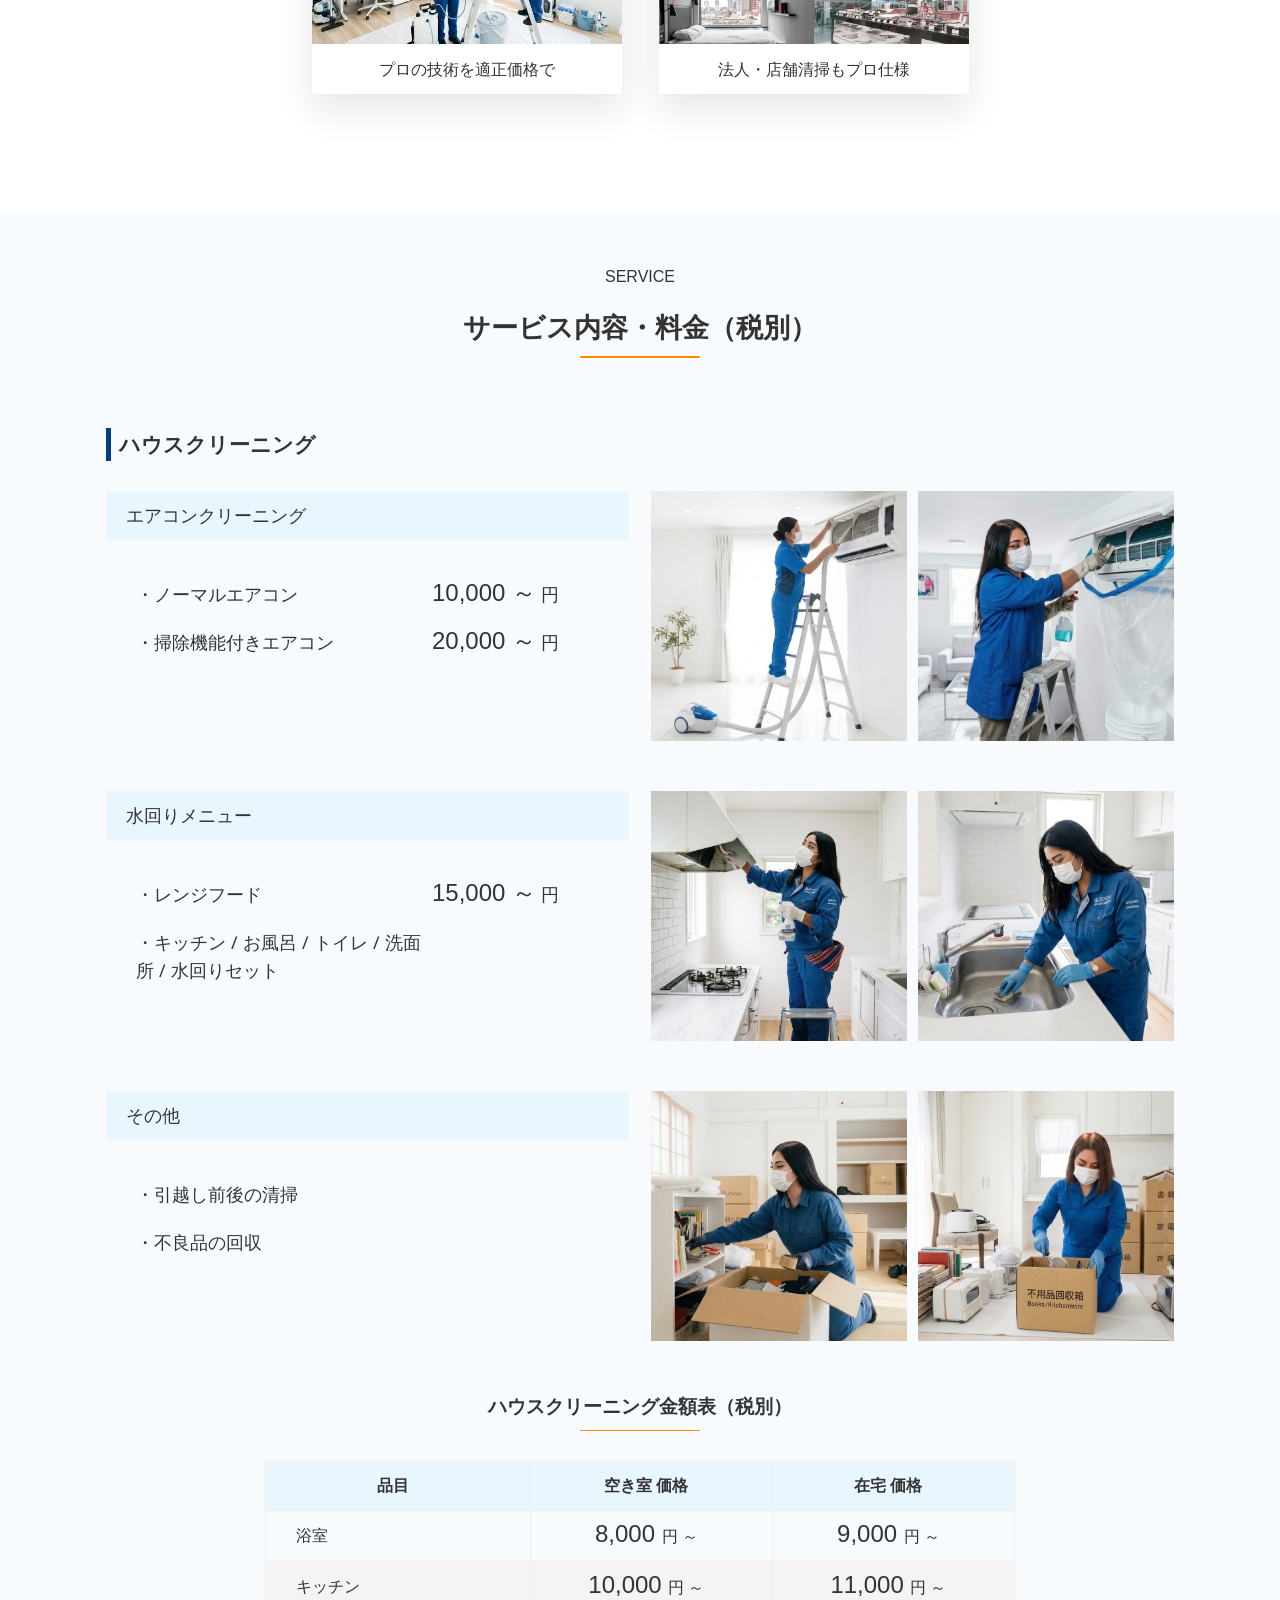
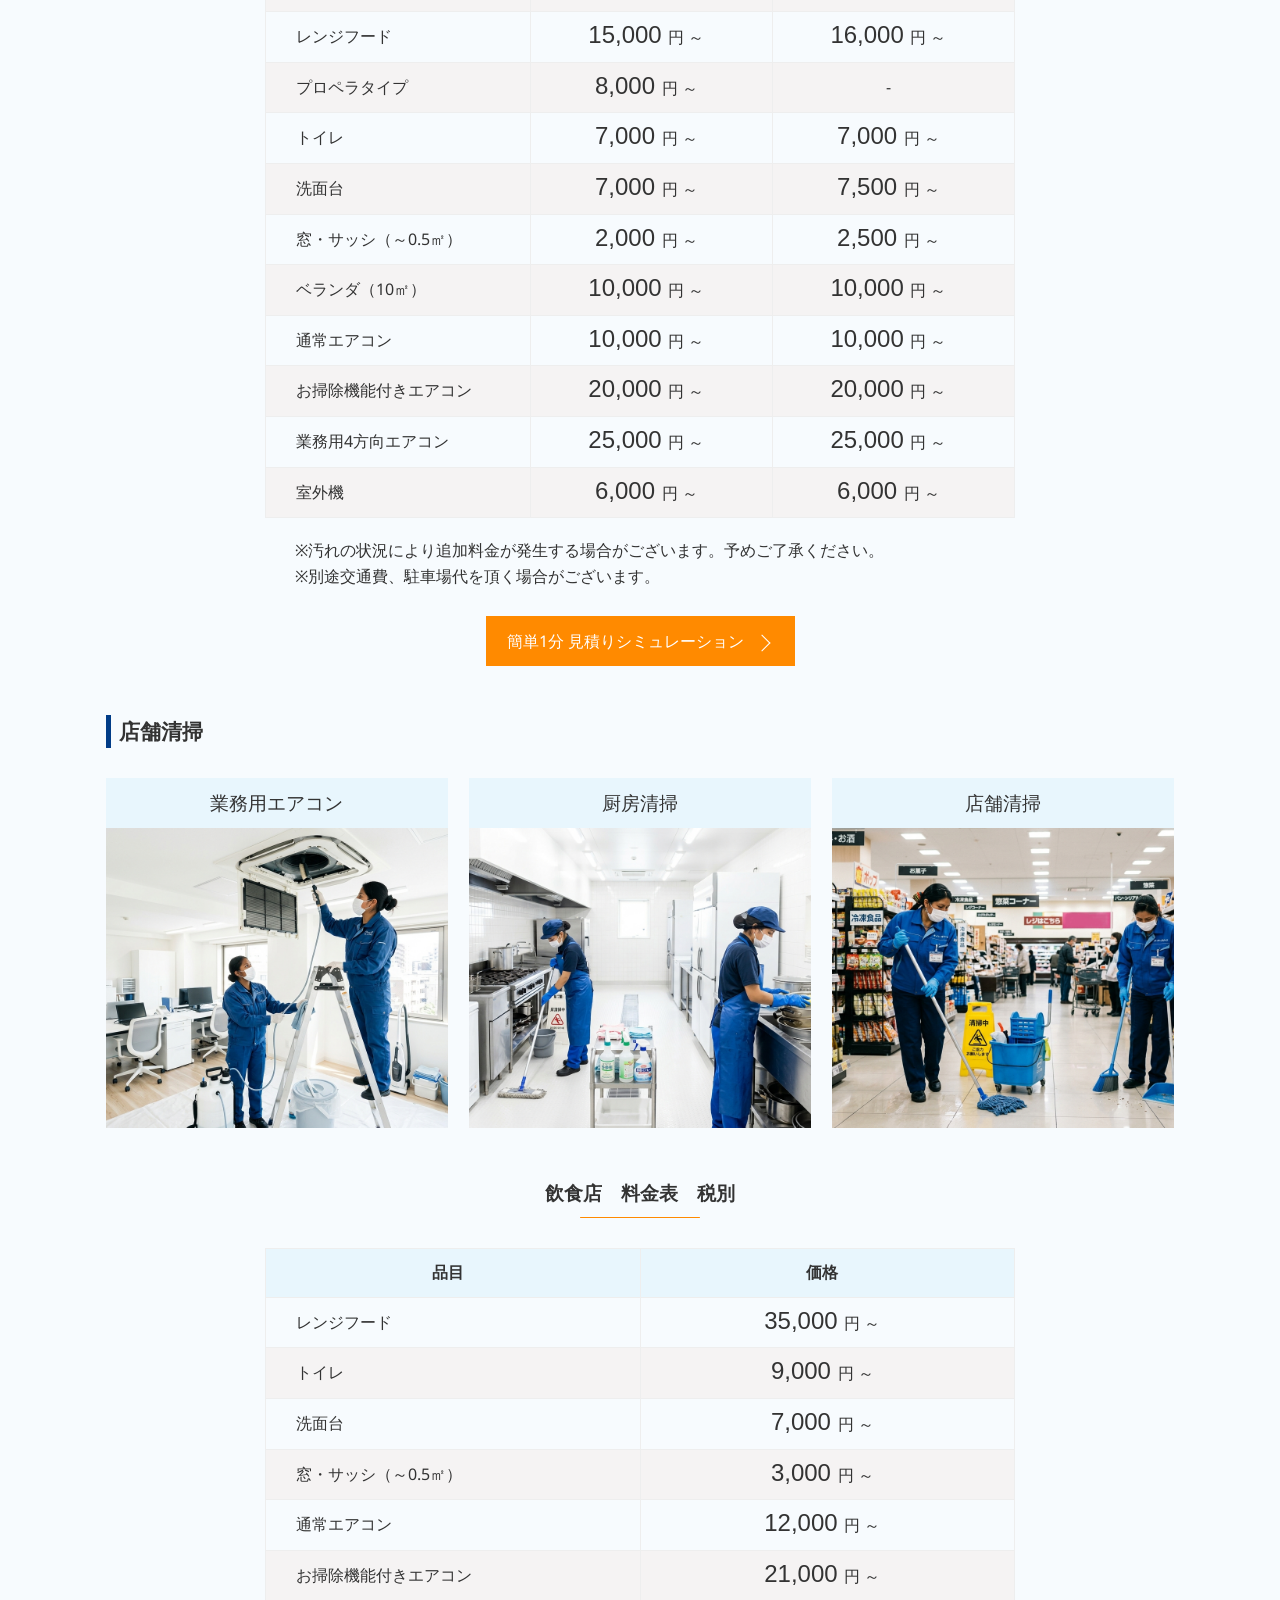
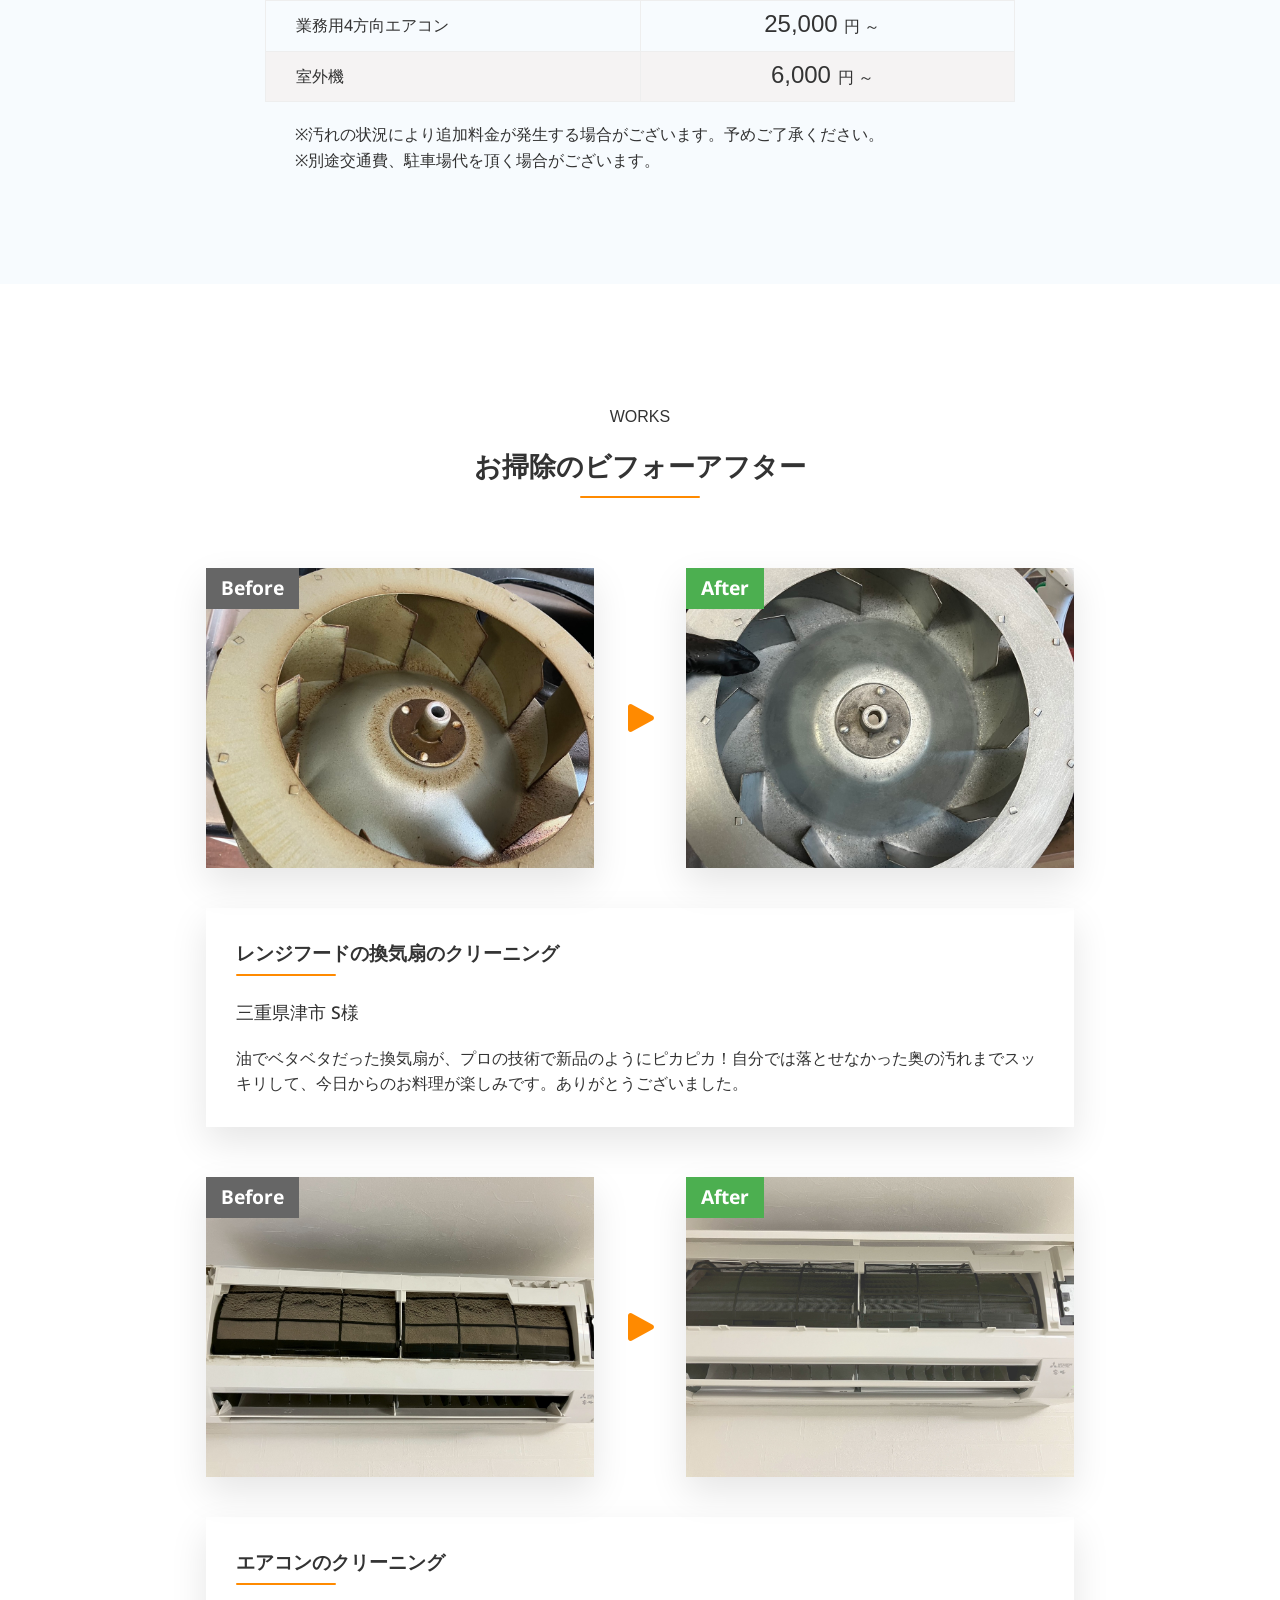
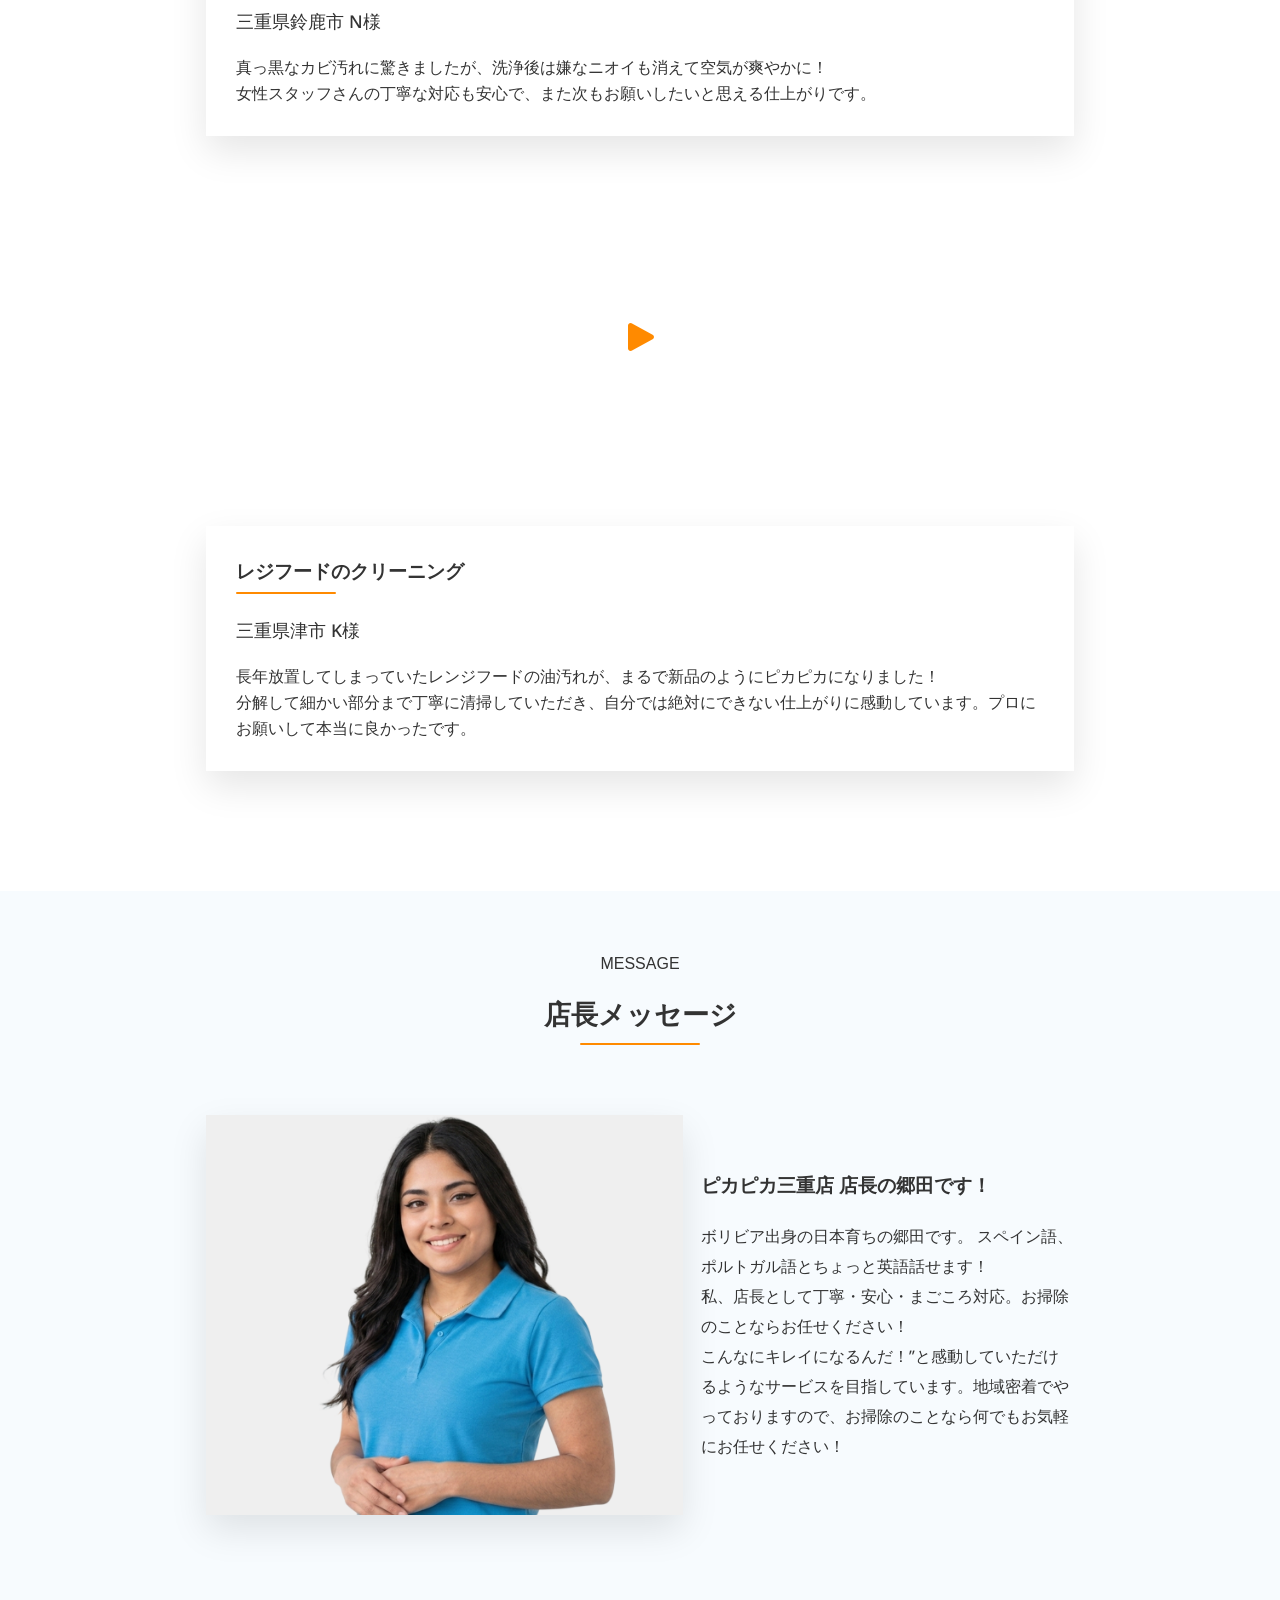
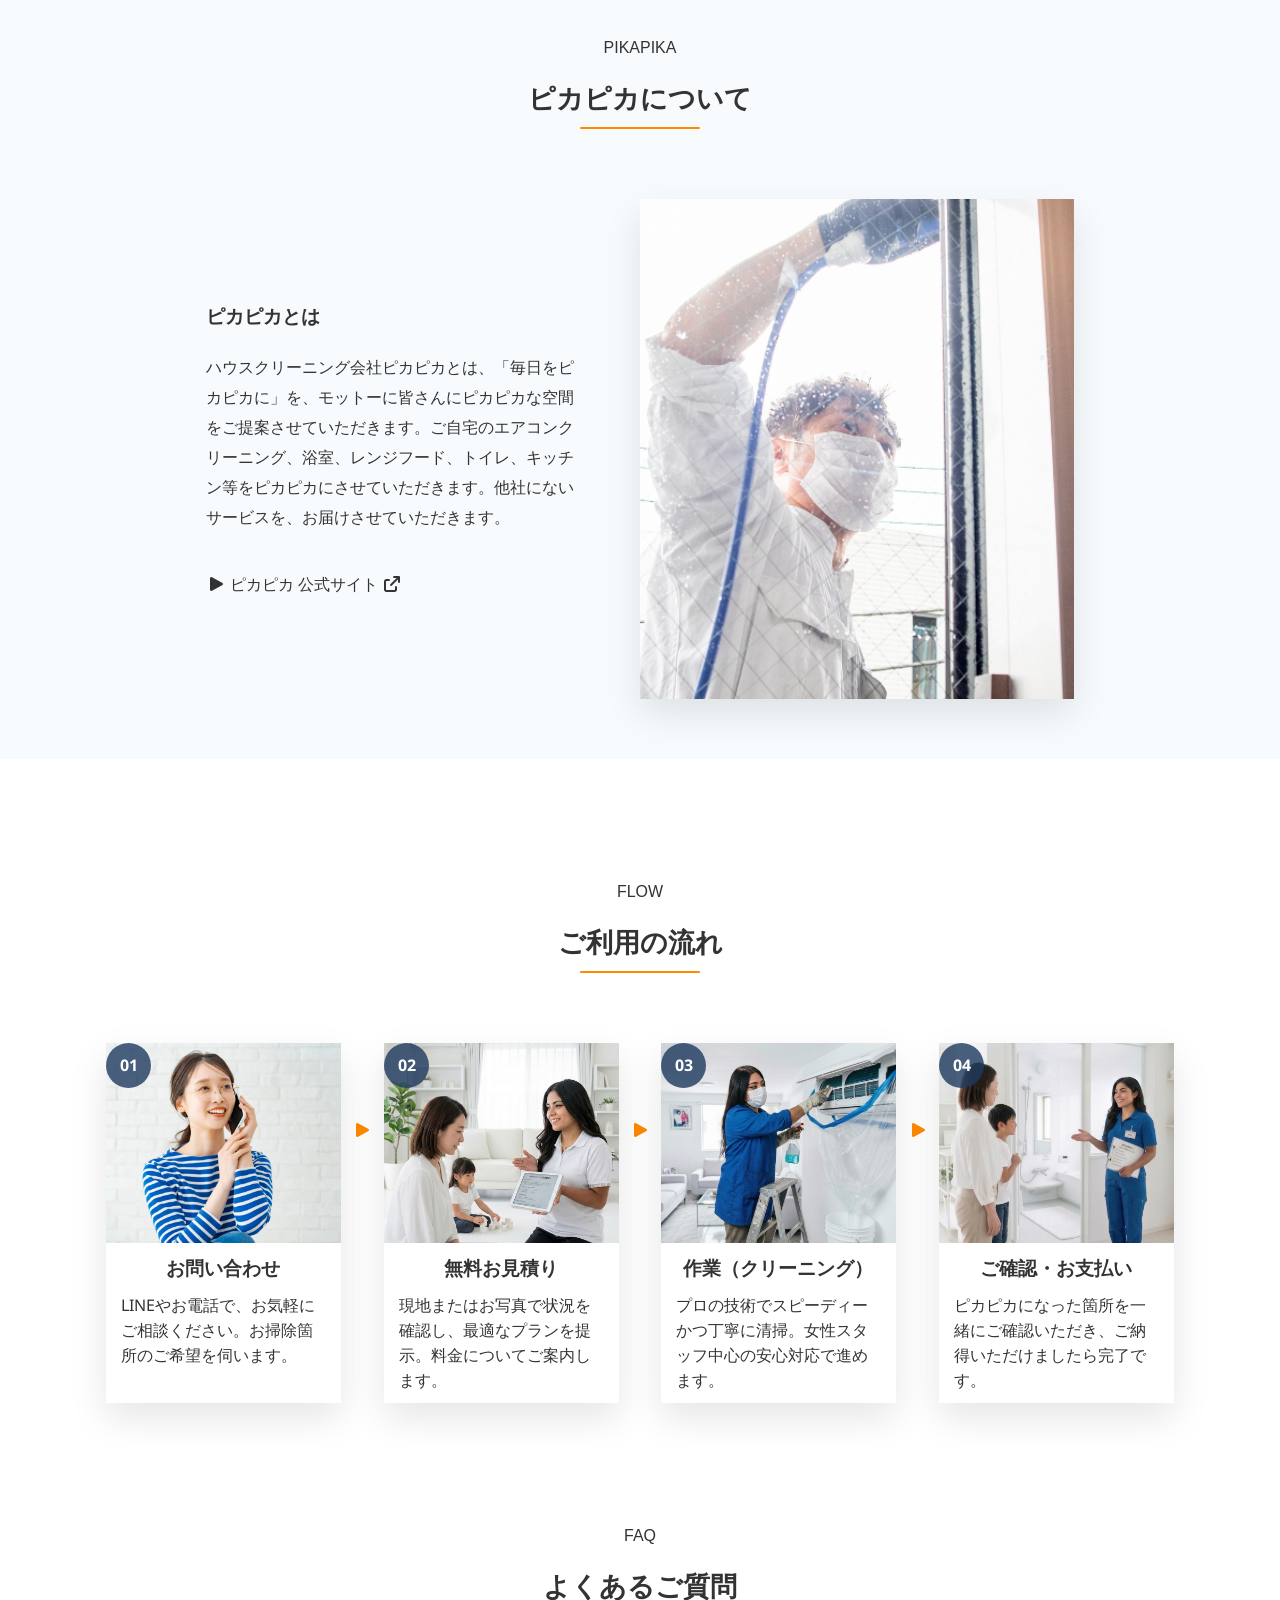
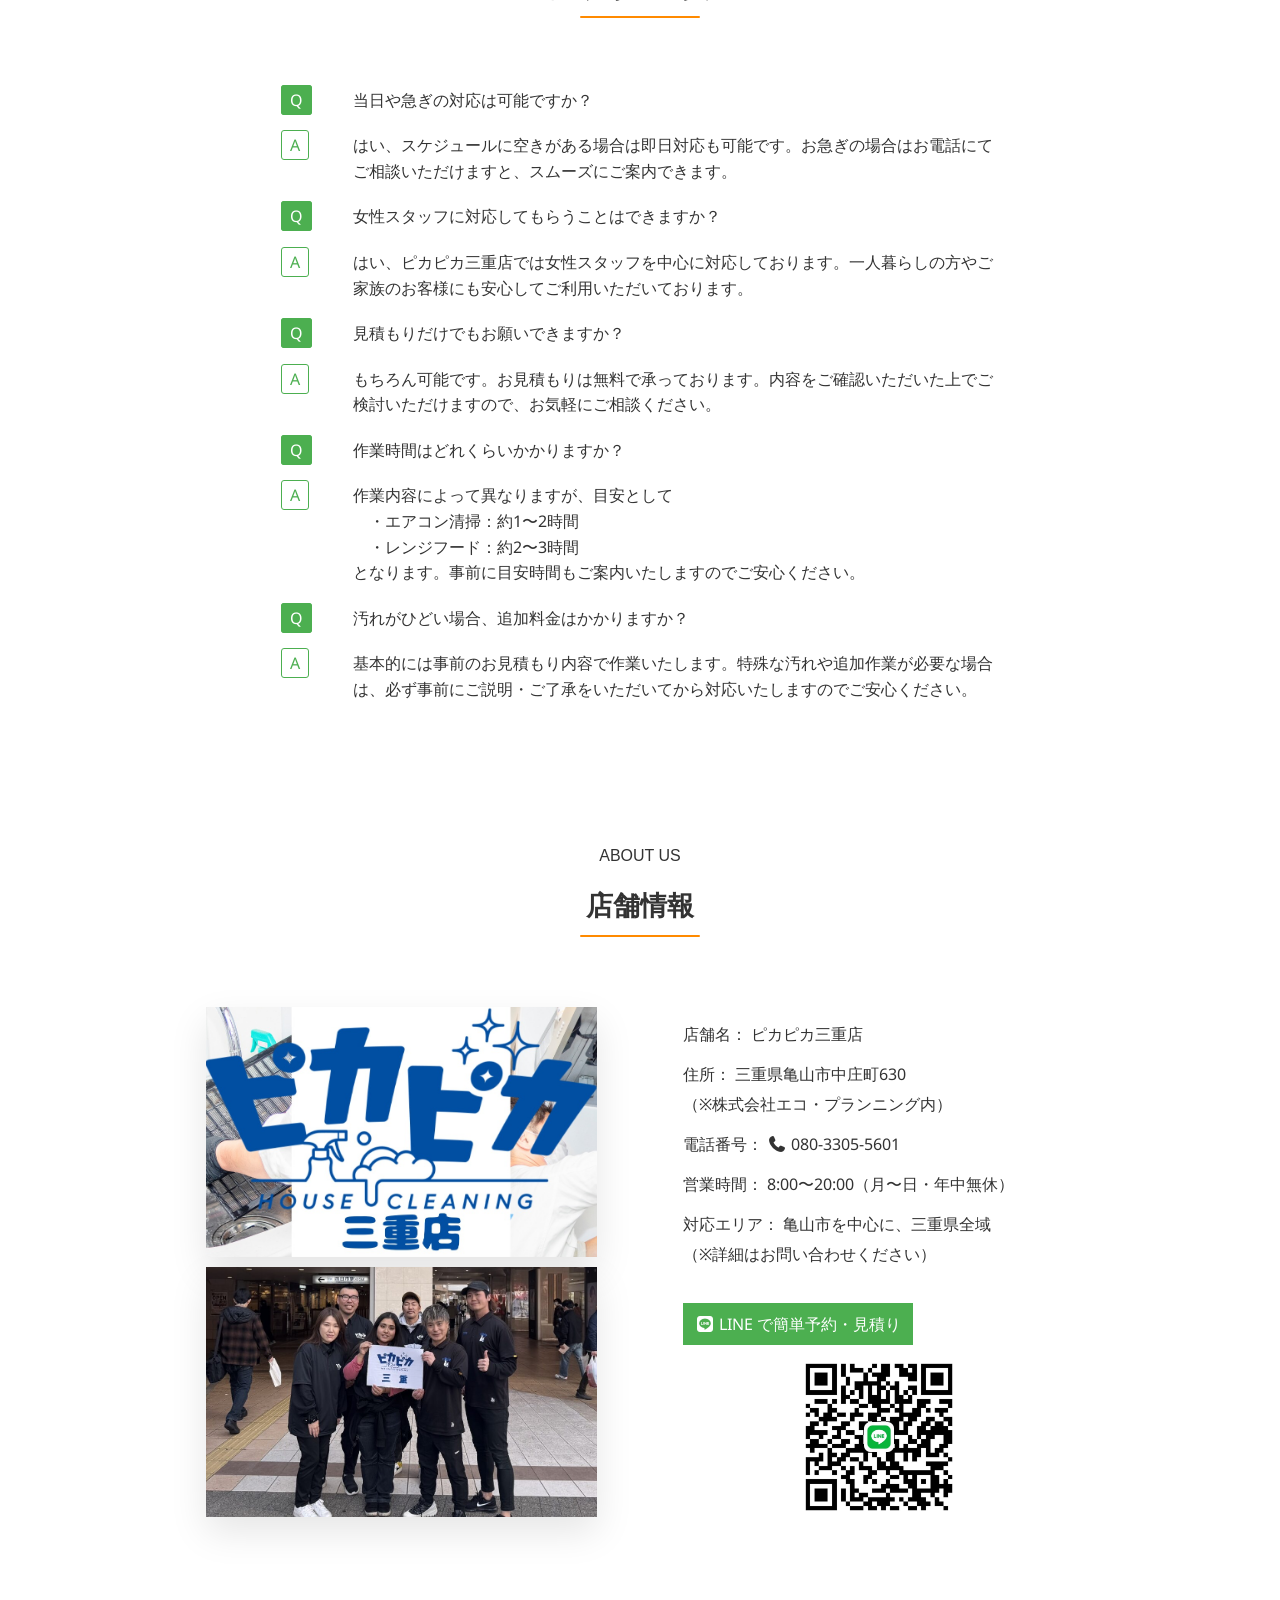
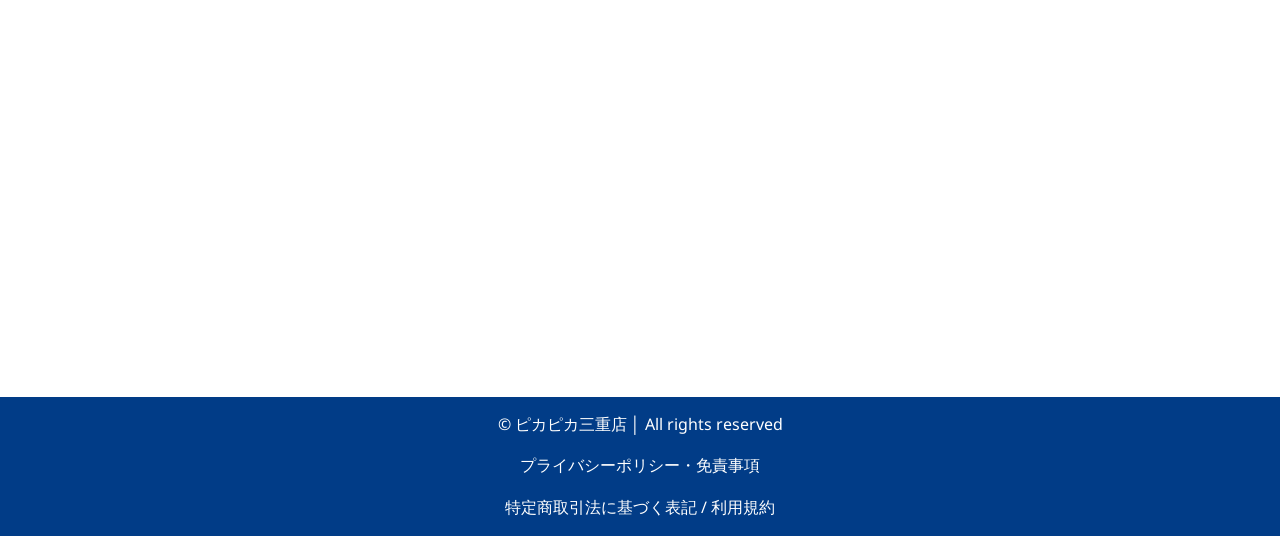
==== commit a886eec9: "文言修正・色修正" ====
--- a/index.html
+++ b/index.html
@@ -87,7 +87,7 @@
       <ul class="menu">
         <li class="item"><a href="index.html">ホーム</a></li>
         <li class="item"><a href="#service">サービス・料金</a></li>
-        <li class="item"><a href="./estimate/">簡単1分見積りシュミレーション</a></li>
+        <li class="item"><a href="./estimate/">簡単1分見積りシミュレーション</a></li>
         <li class="item"><a href="#works">ビフォーアフター</a></li>
         <li class="item"><a href="#message">店長紹介</a></li>
         <li class="item"><a href="#flow">ご利用の流れ</a></li>
--- a/css/style.css
+++ b/css/style.css
@@ -401,7 +401,7 @@
   text-shadow: none;
 }
 #mainvisual .contact .left .tel {
-  background-color: var(--main-color);
+  background-color: var(--accent-color);
   font-weight: normal;
   font-size: 1.05rem;
   padding: 11px 12px;
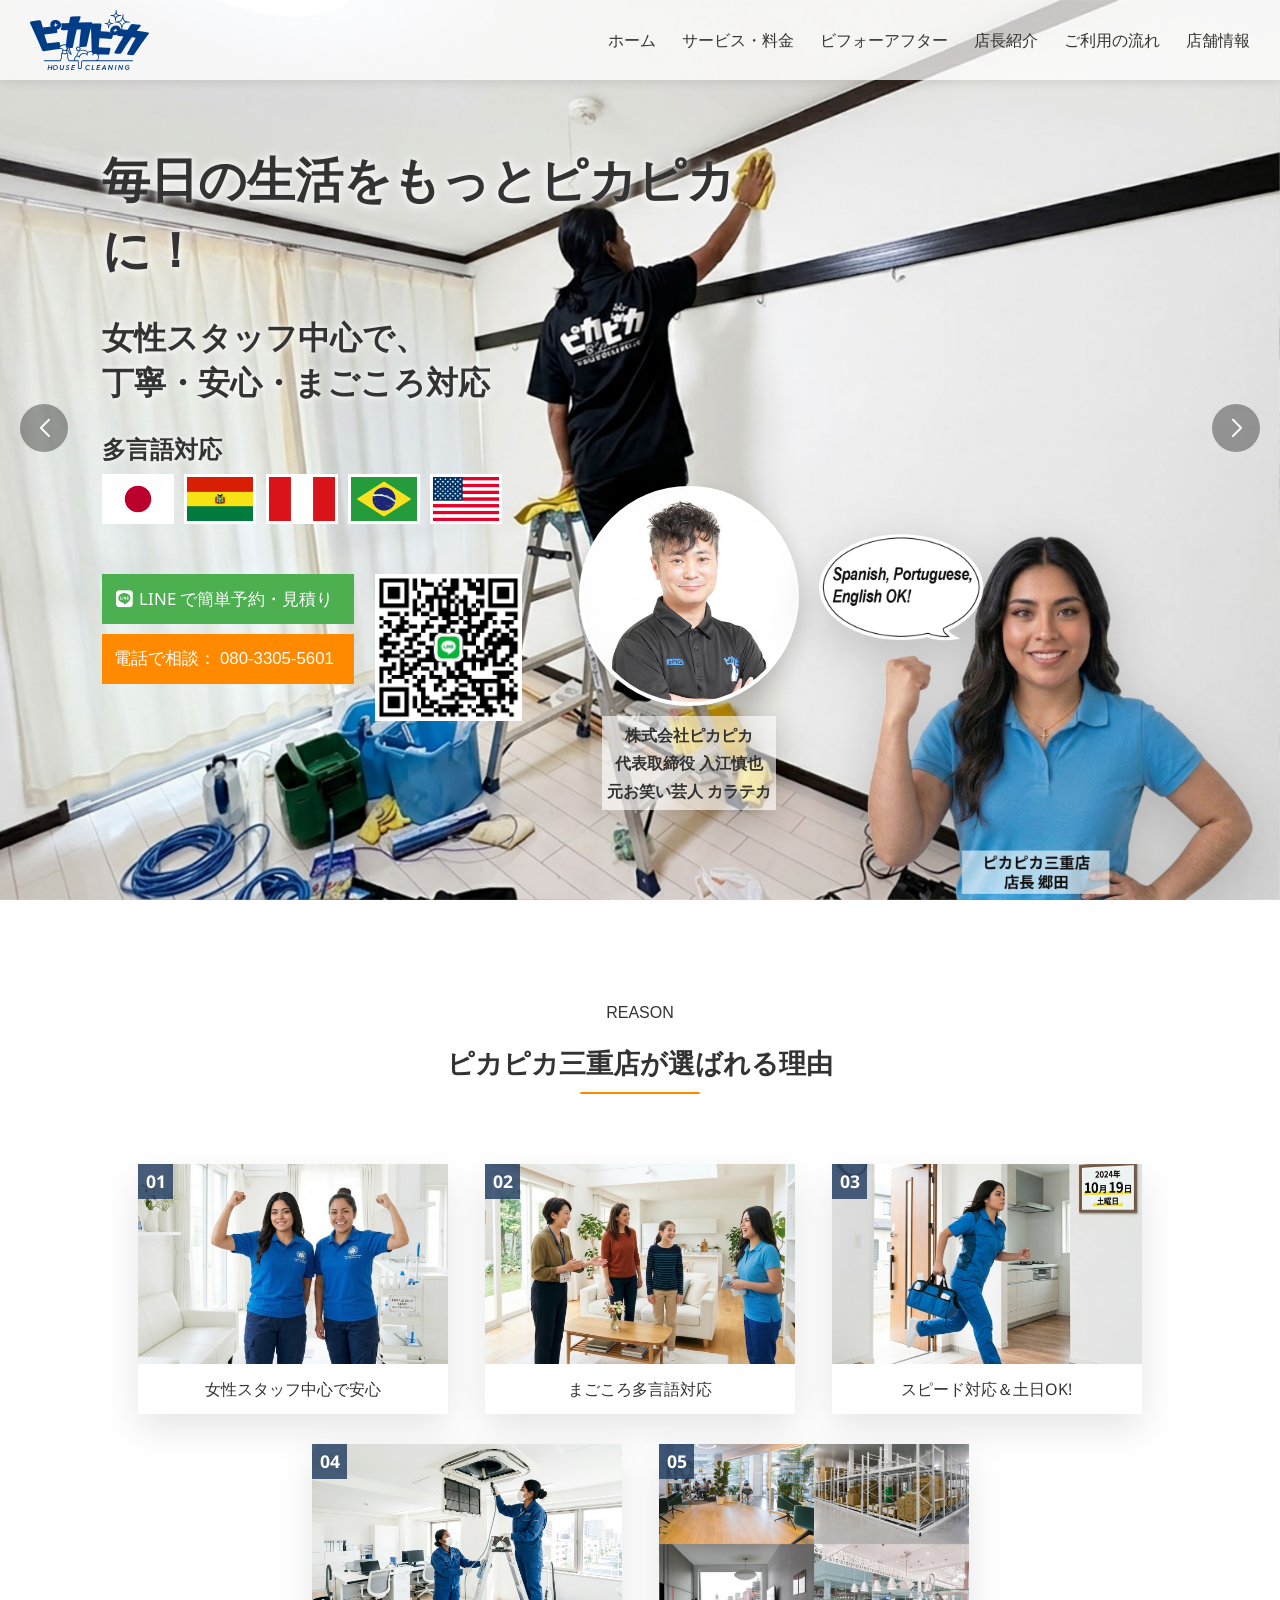
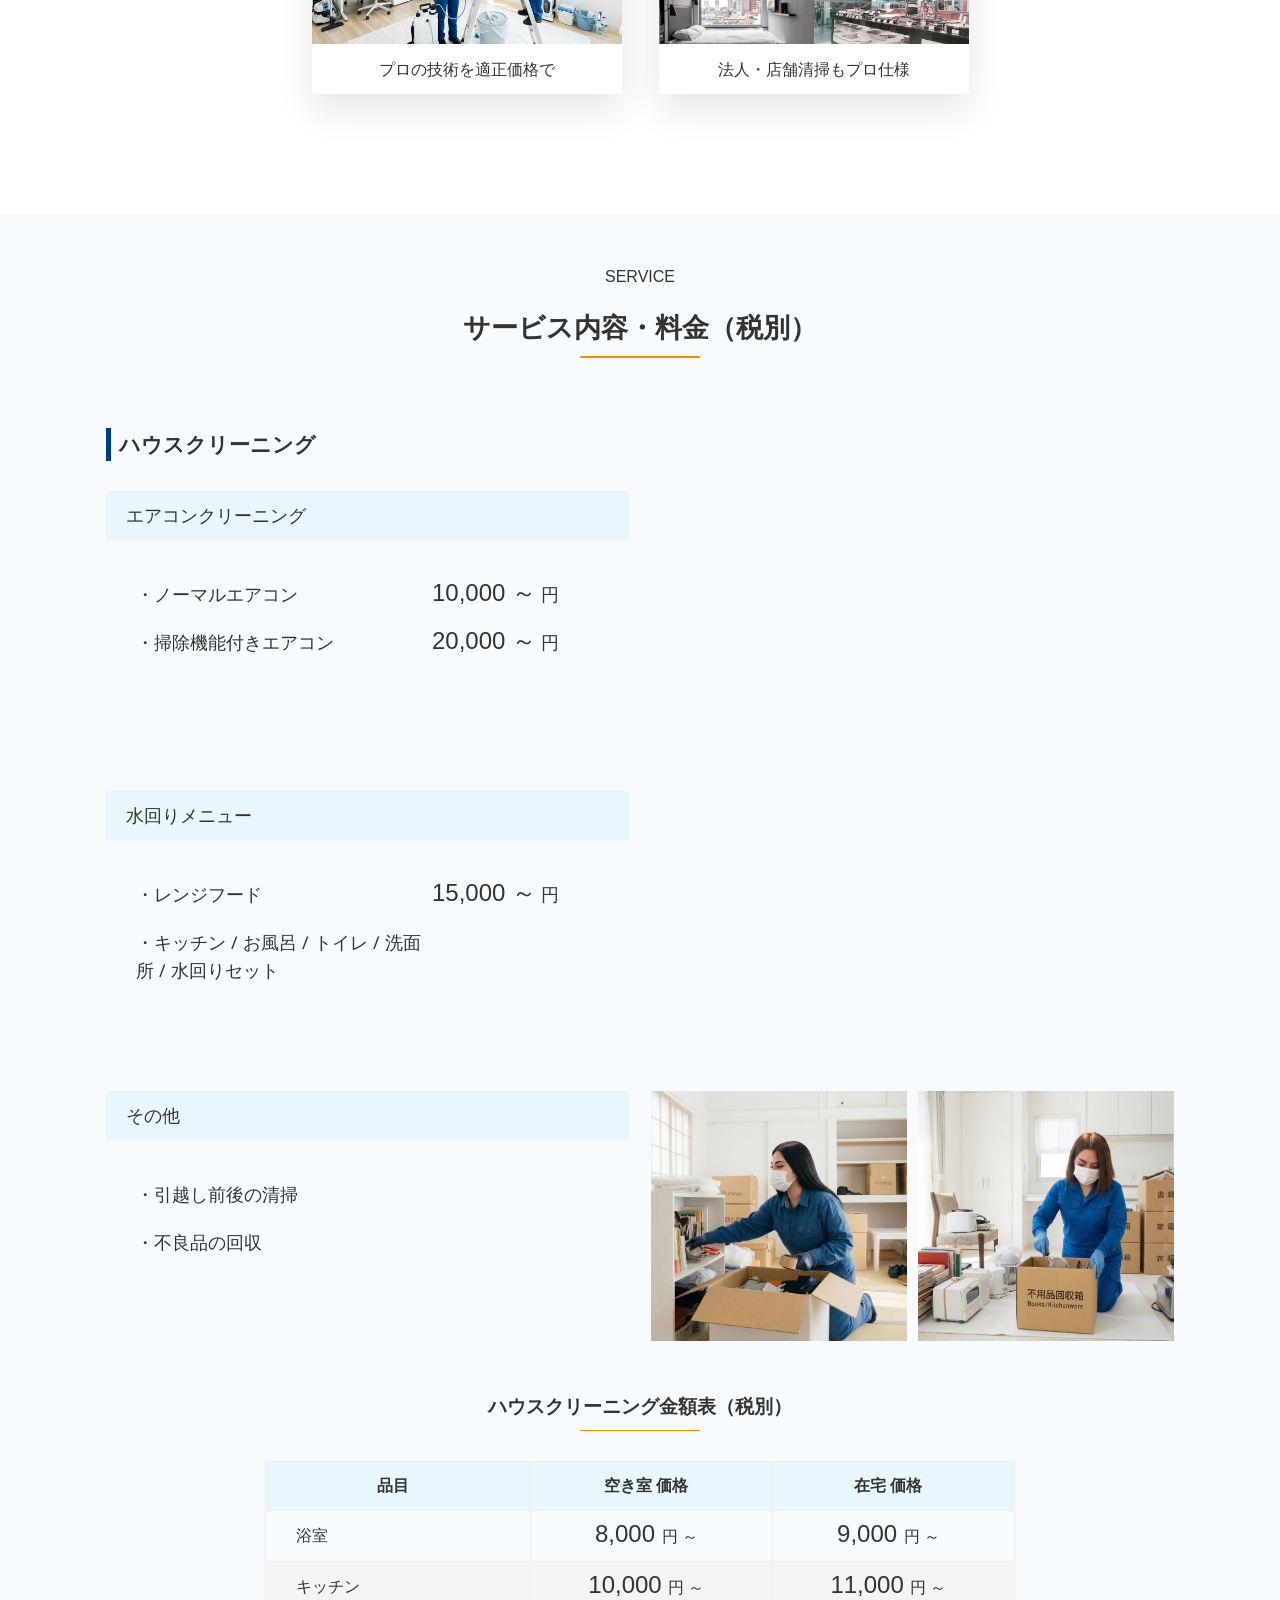
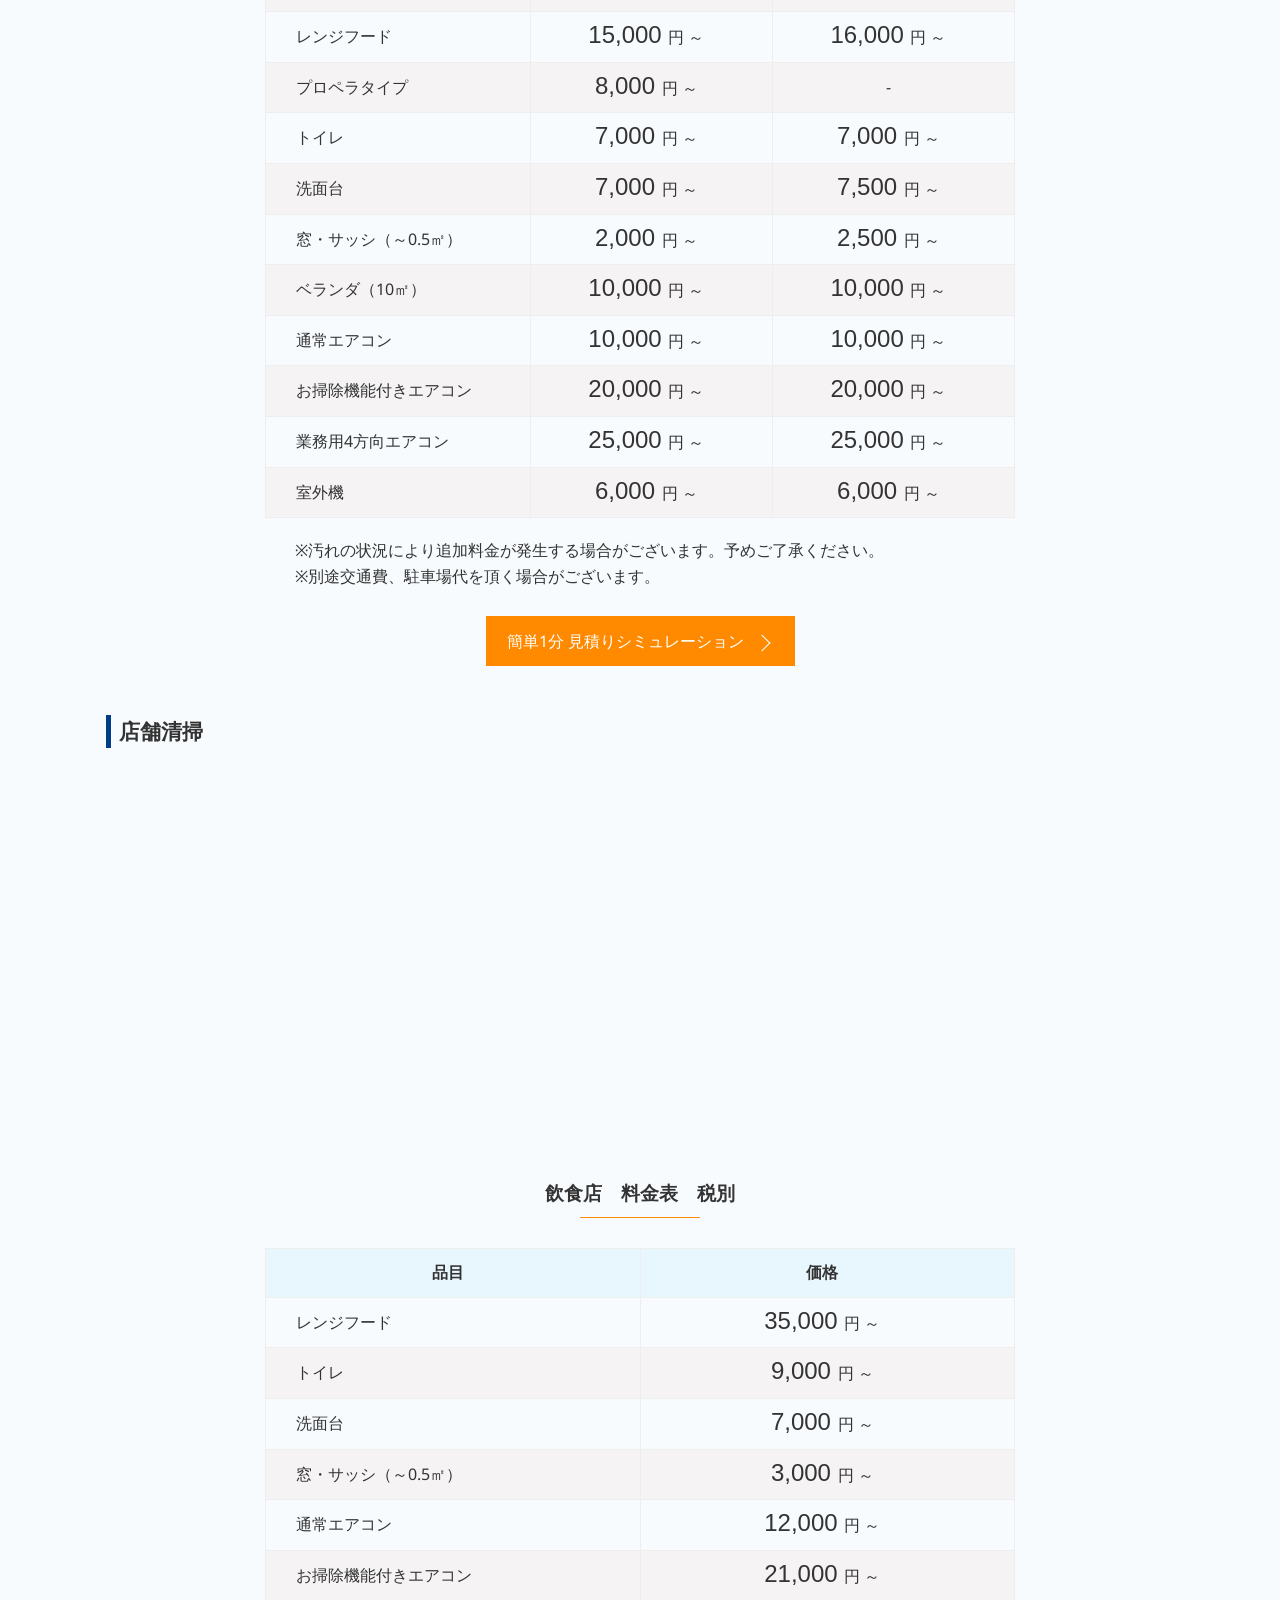
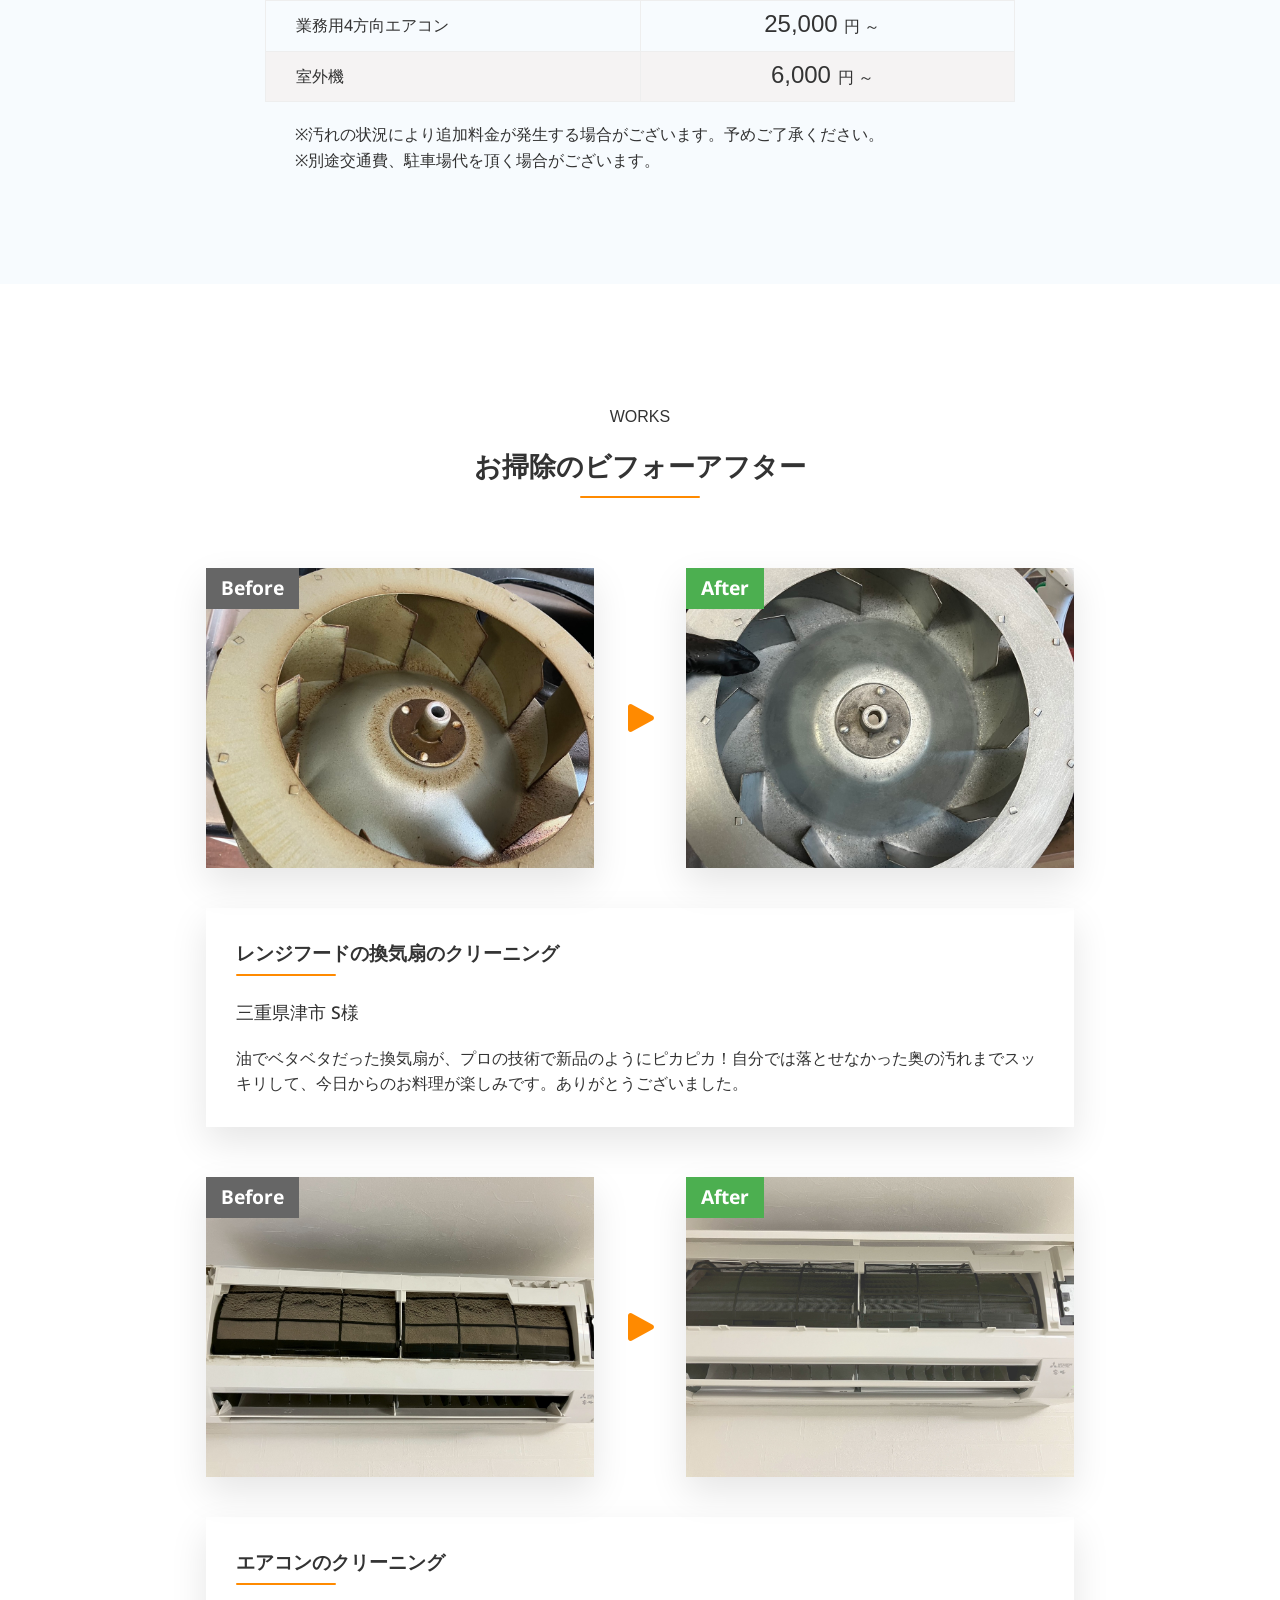
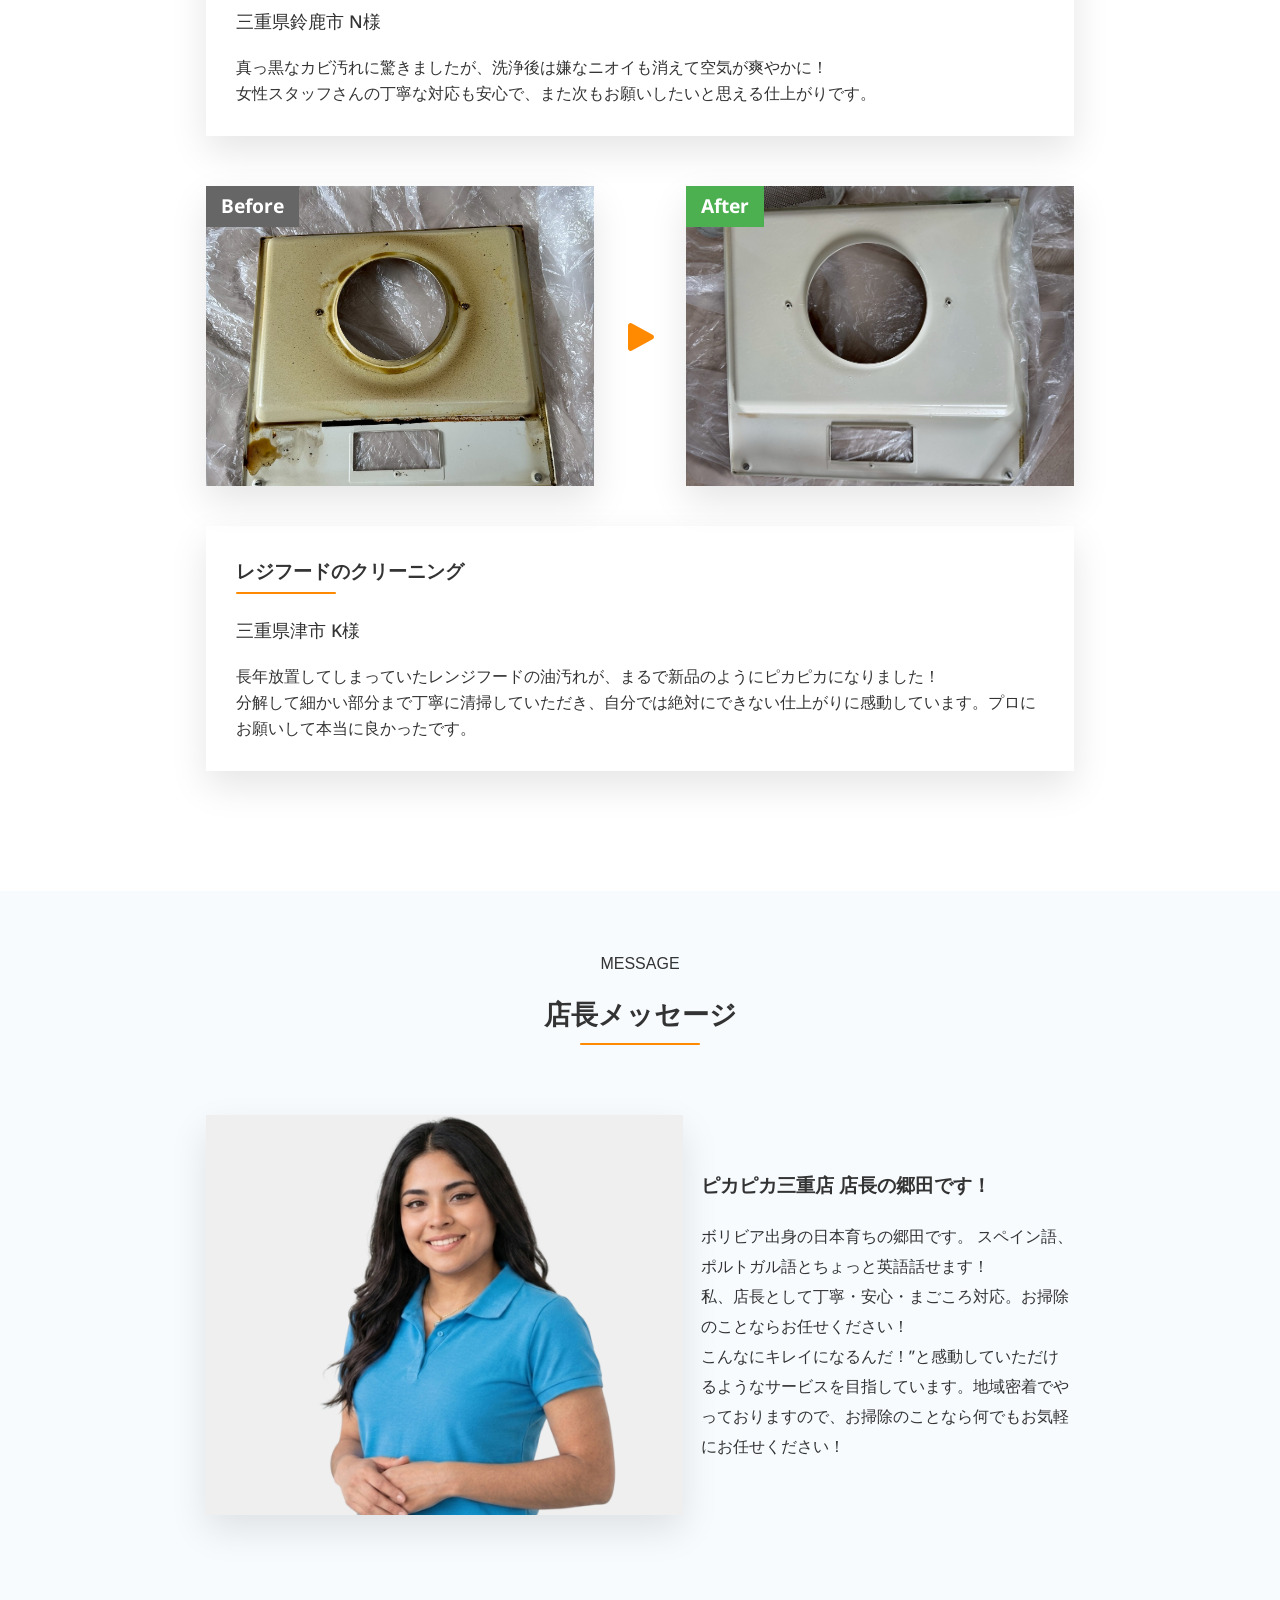
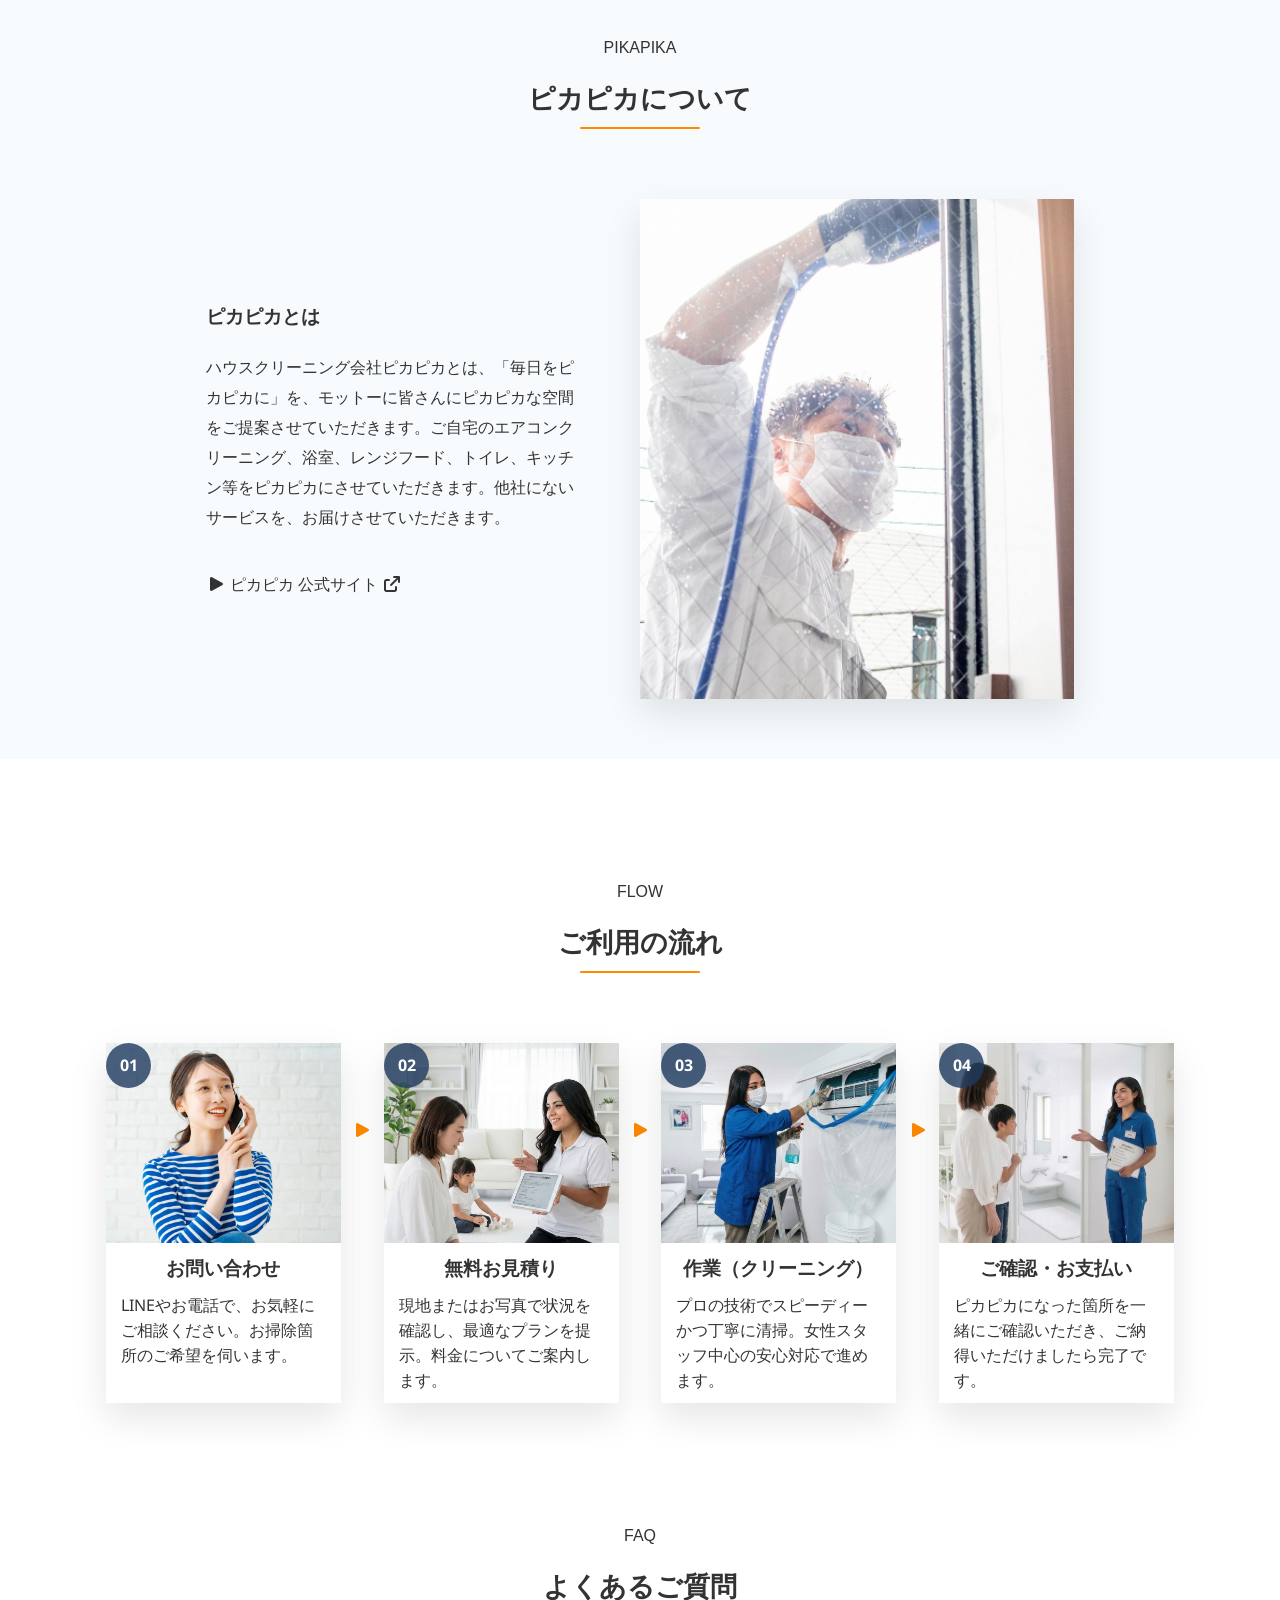
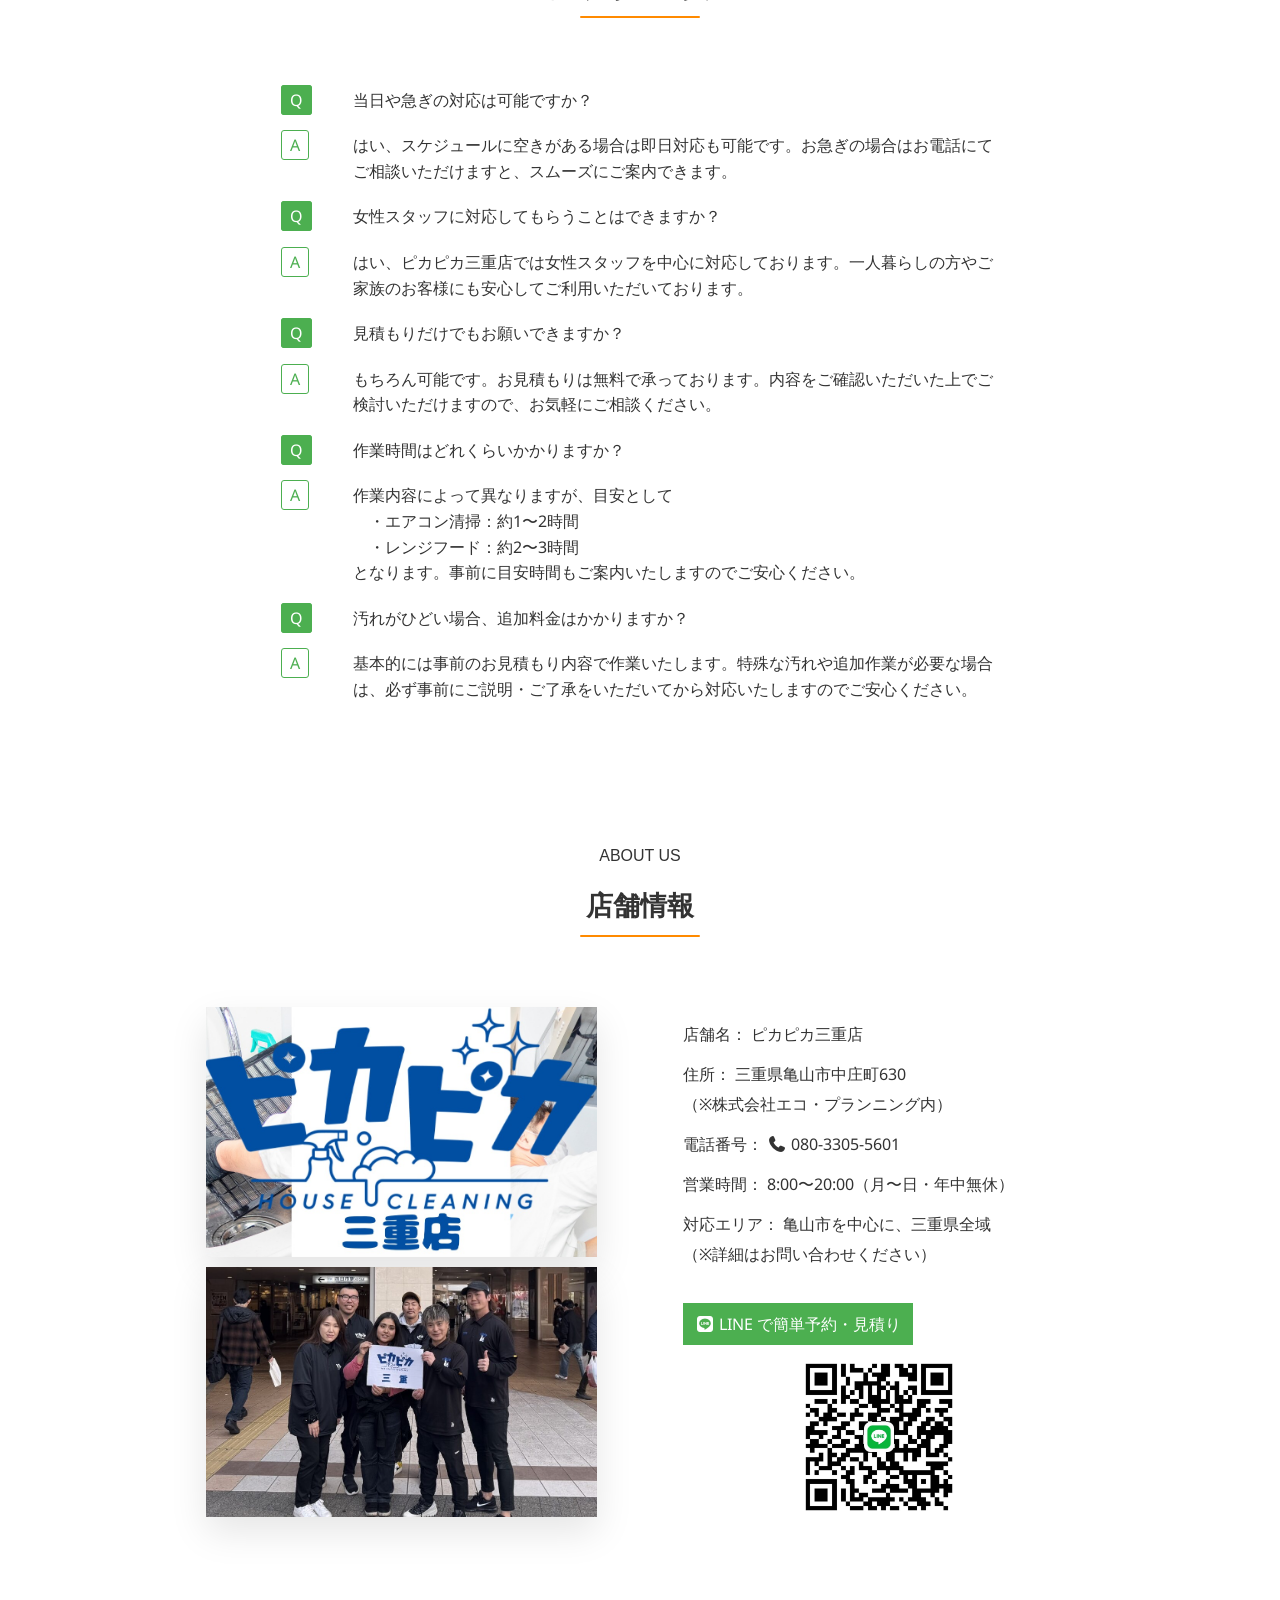
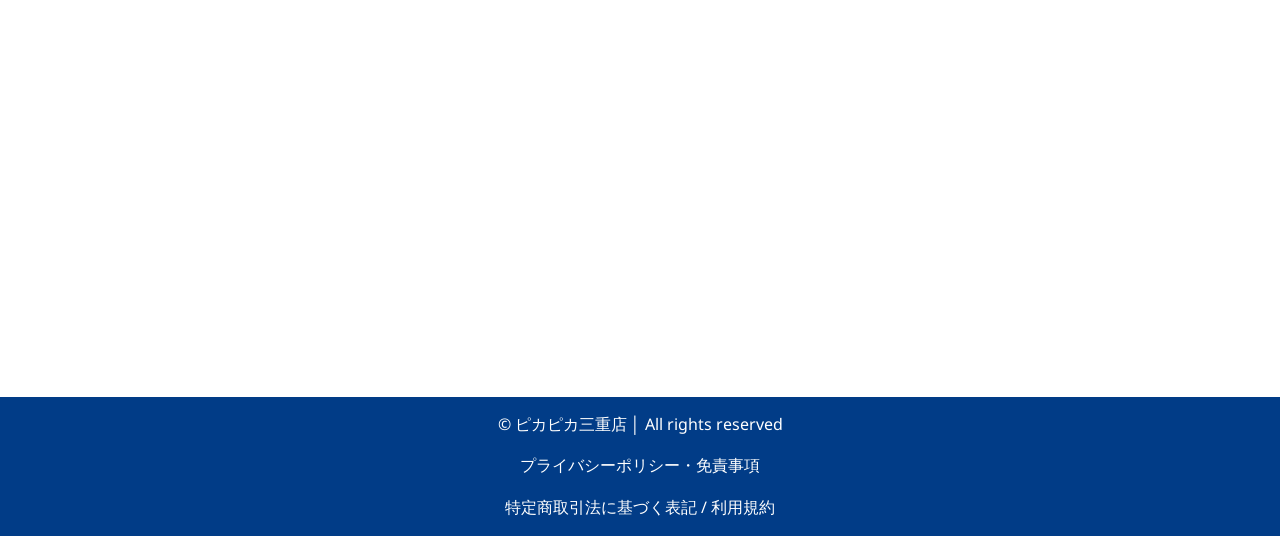
==== commit 6df239cd: "テストアップ" ====
--- a/index.html
+++ b/index.html
@@ -72,6 +72,7 @@
           <li class="item"><a href="#aboutus">店舗情報</a></li>
         </ul>
       </nav>
+      <!-- テスト -->
     </div>
     <div id="nav-sp">
       <div class="hamburger">
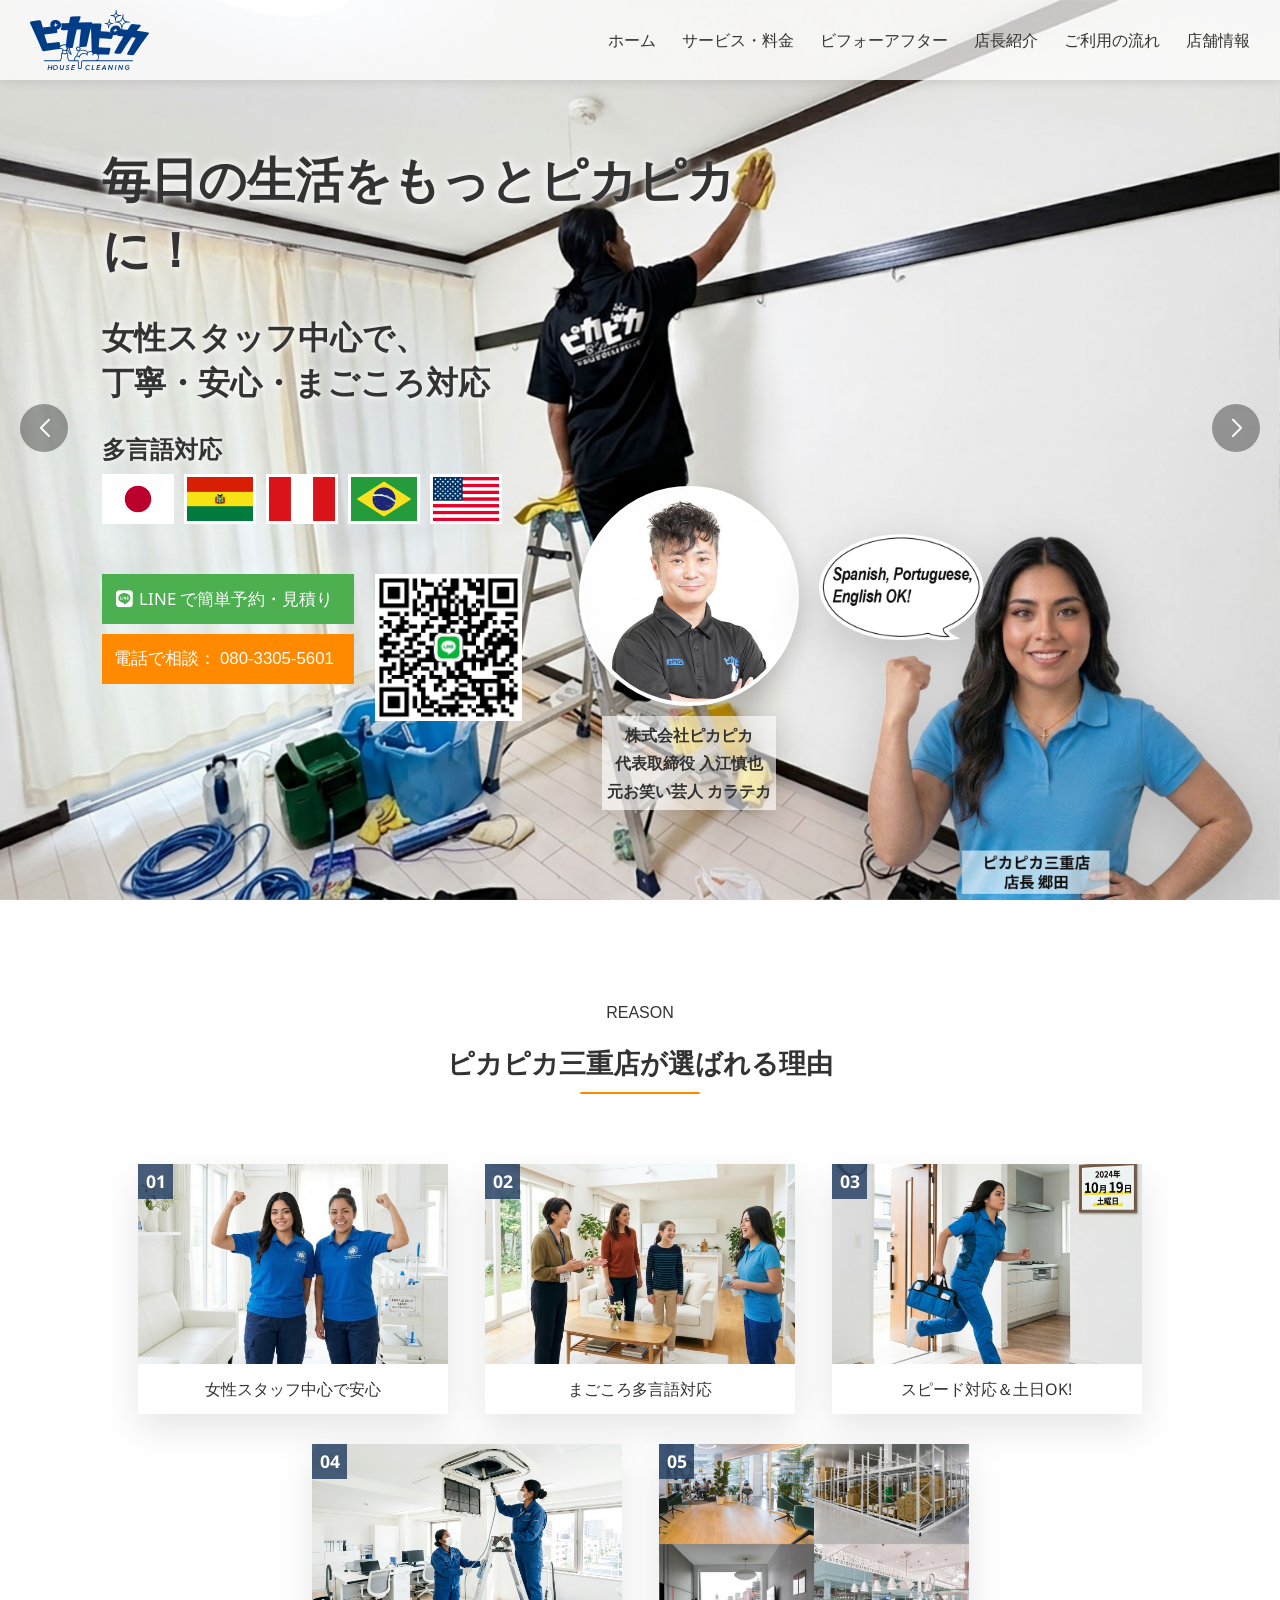
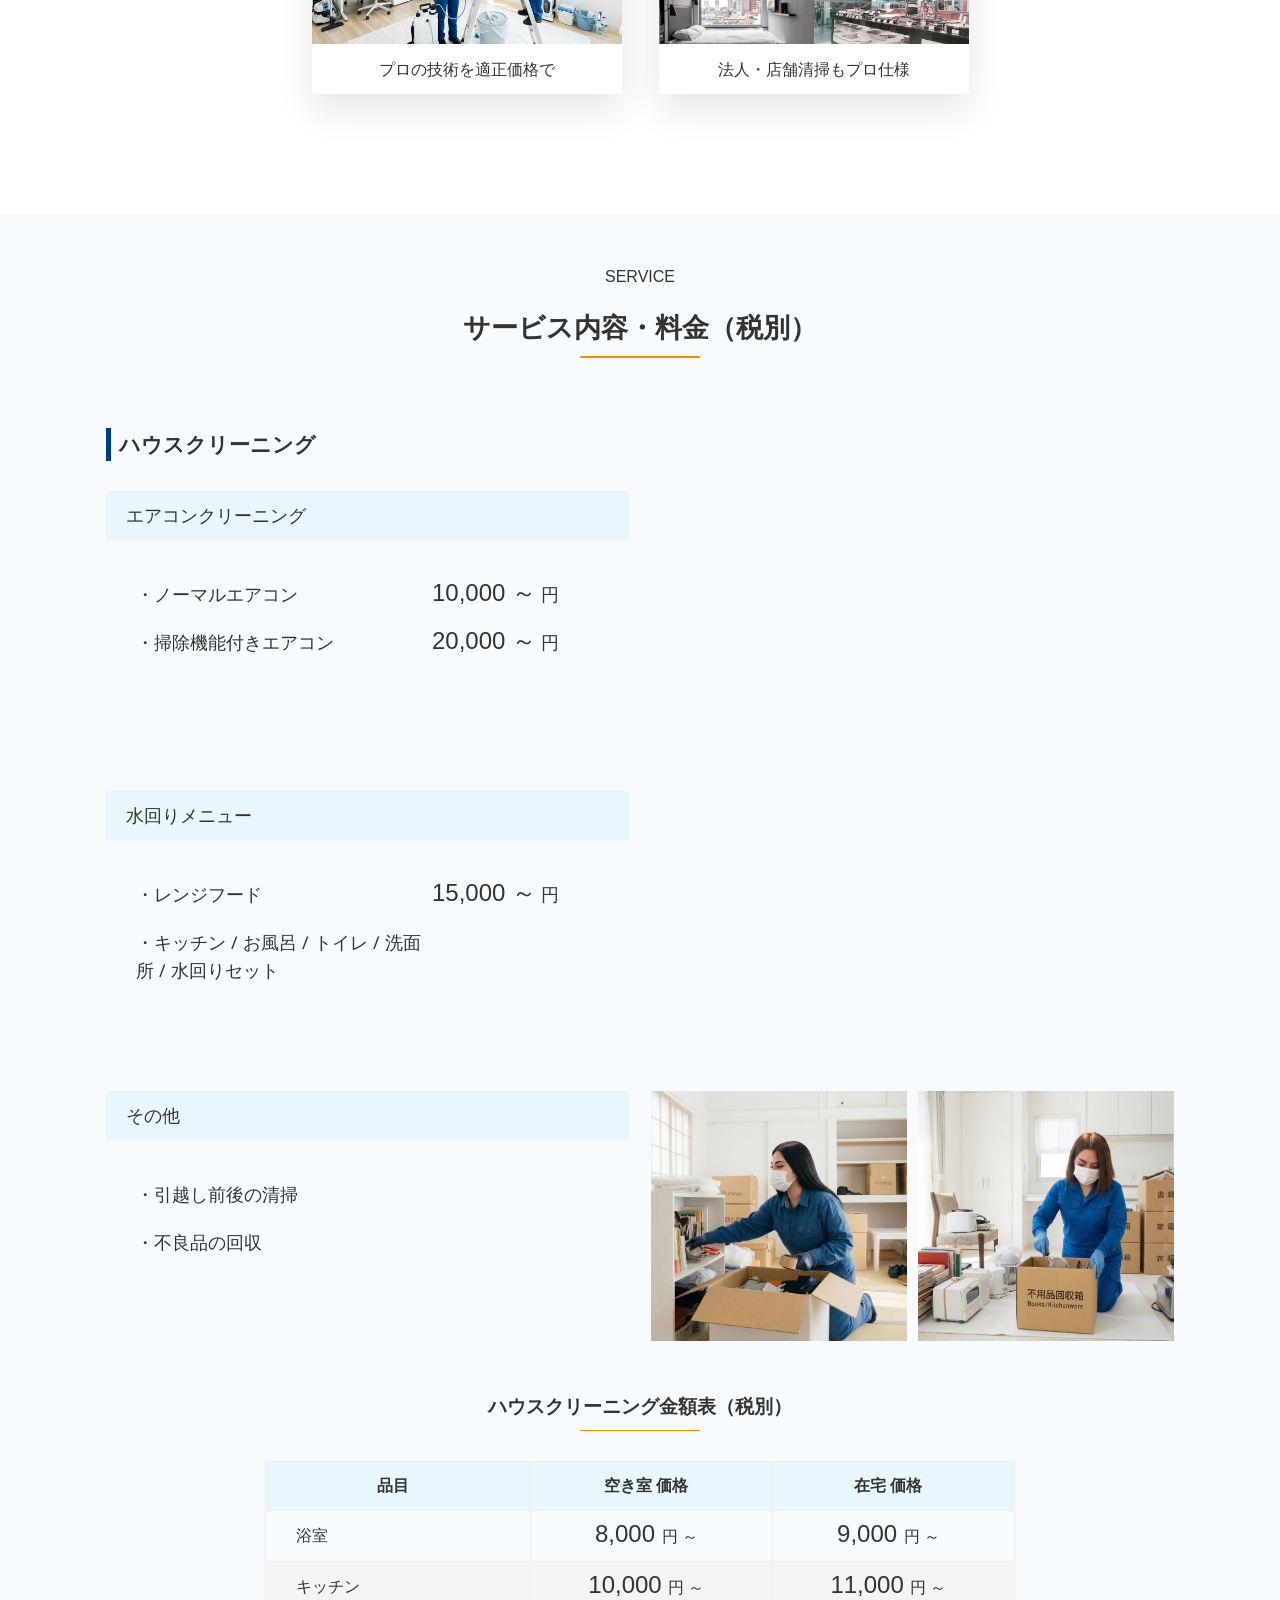
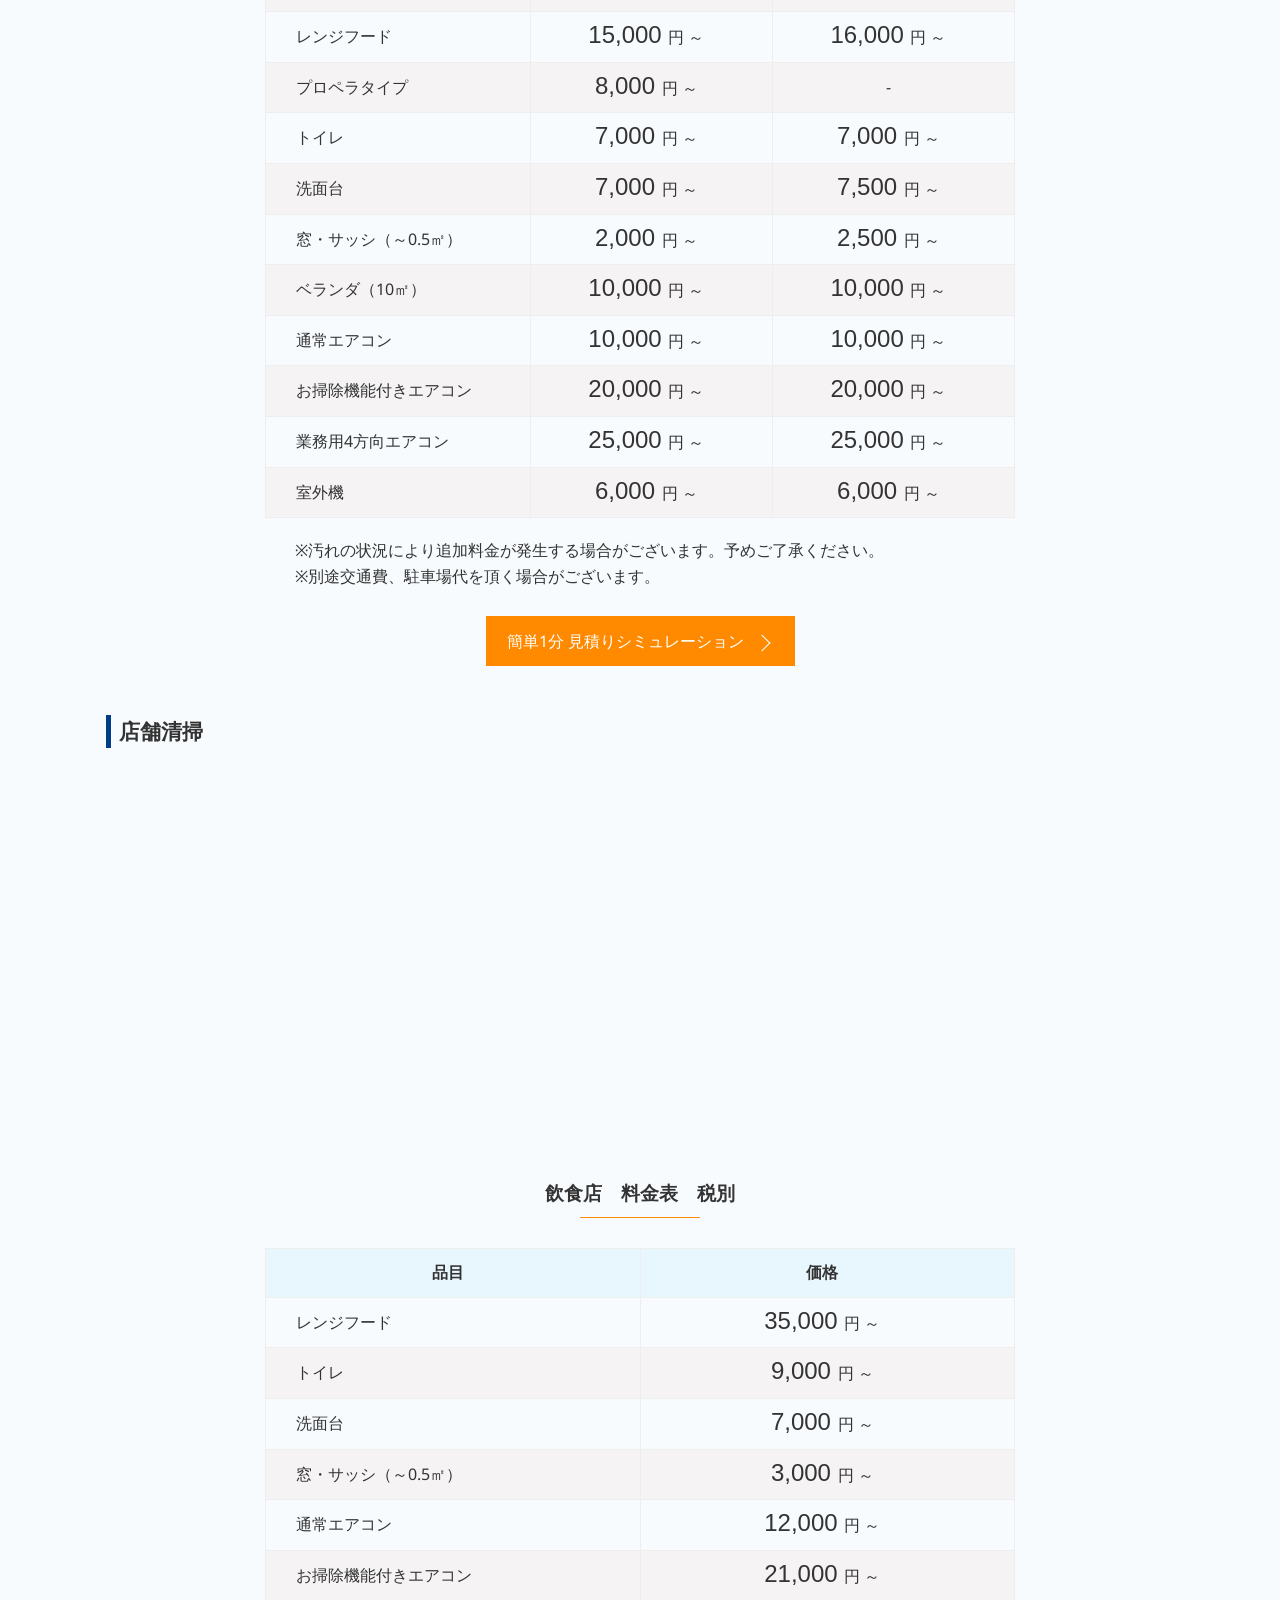
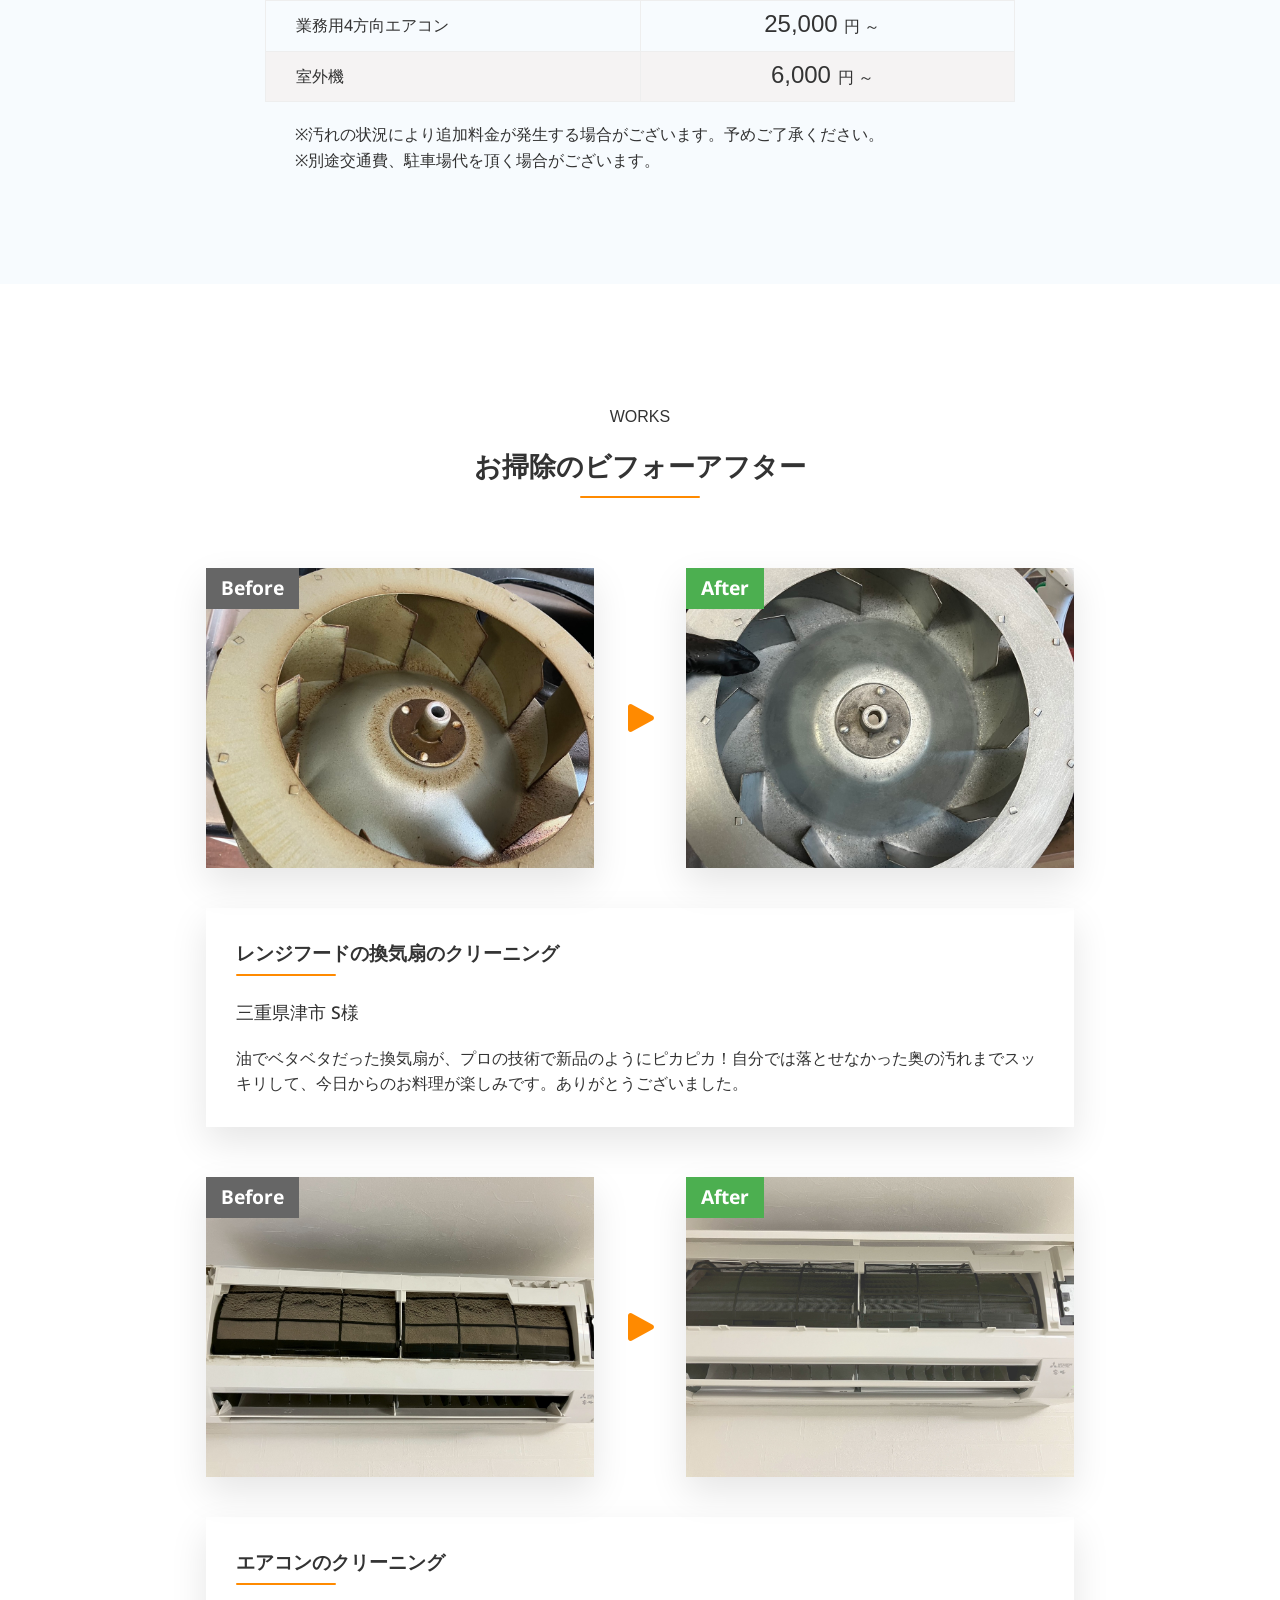
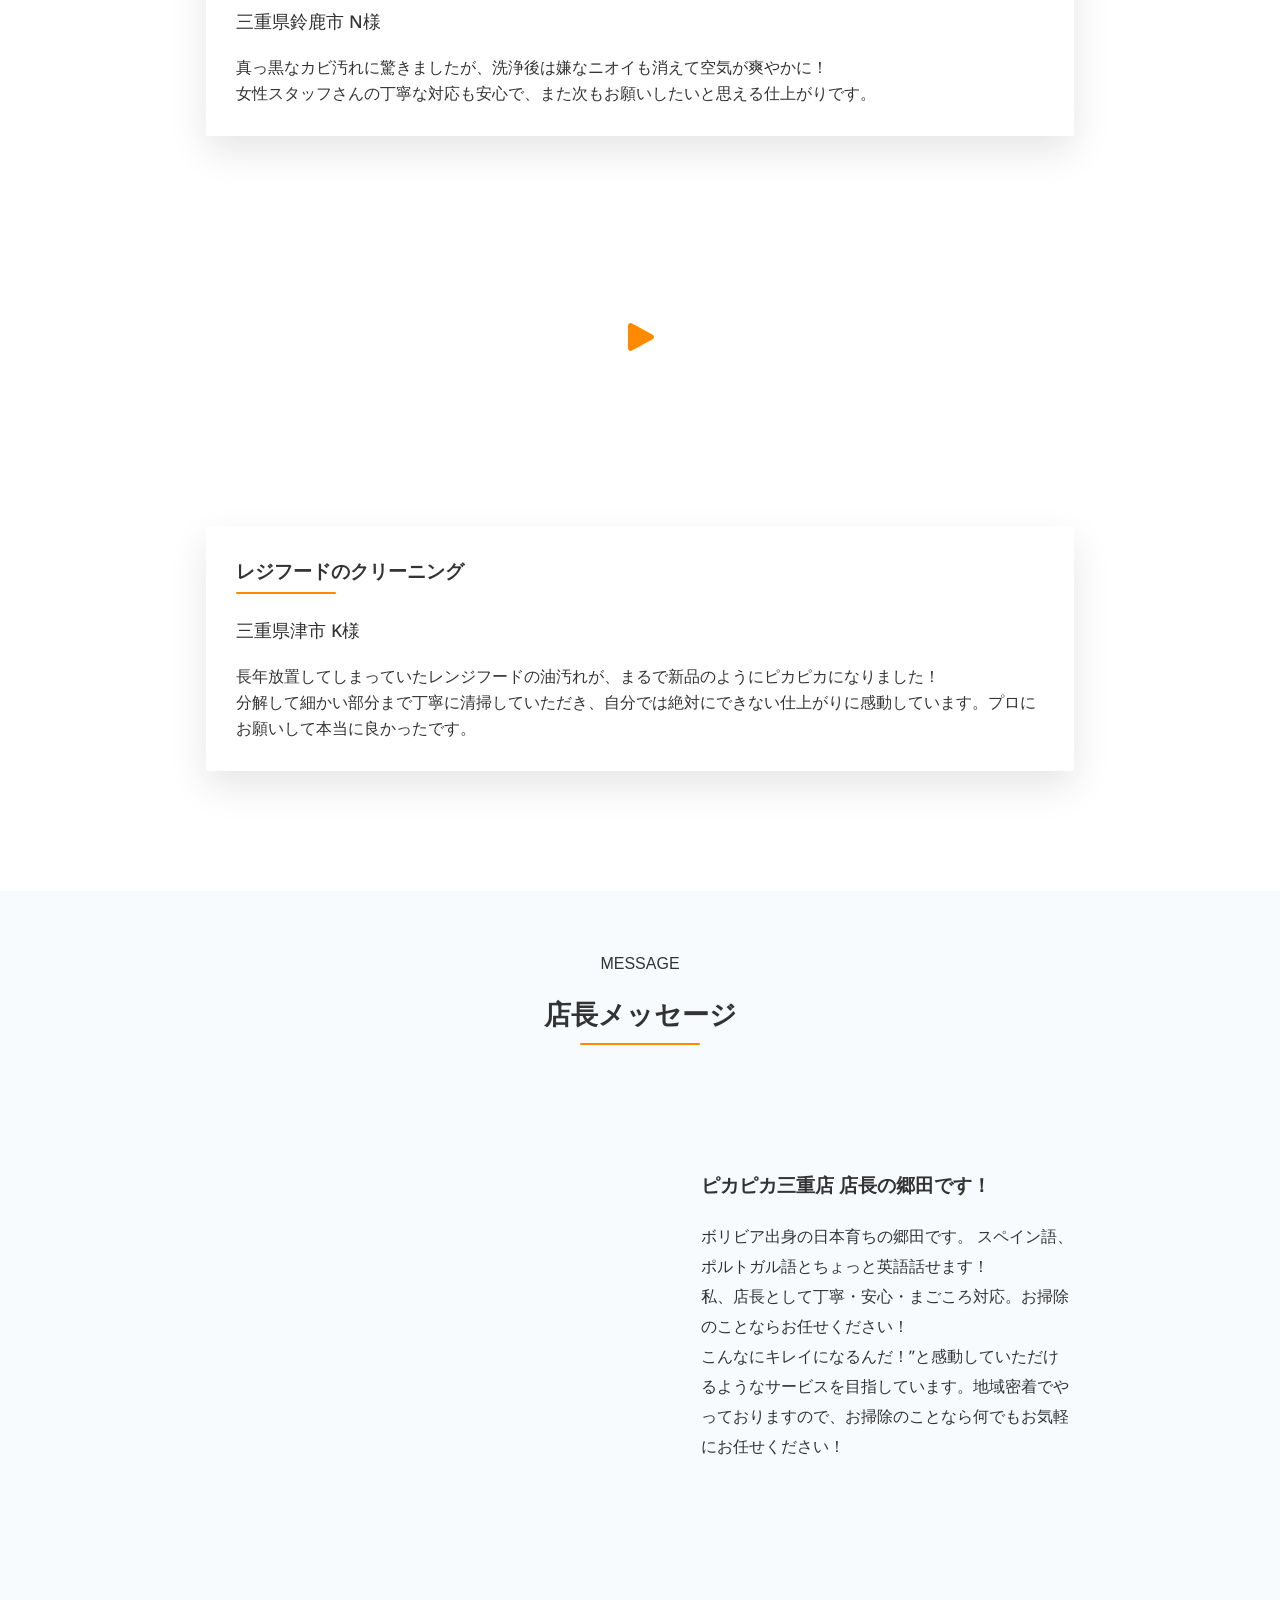
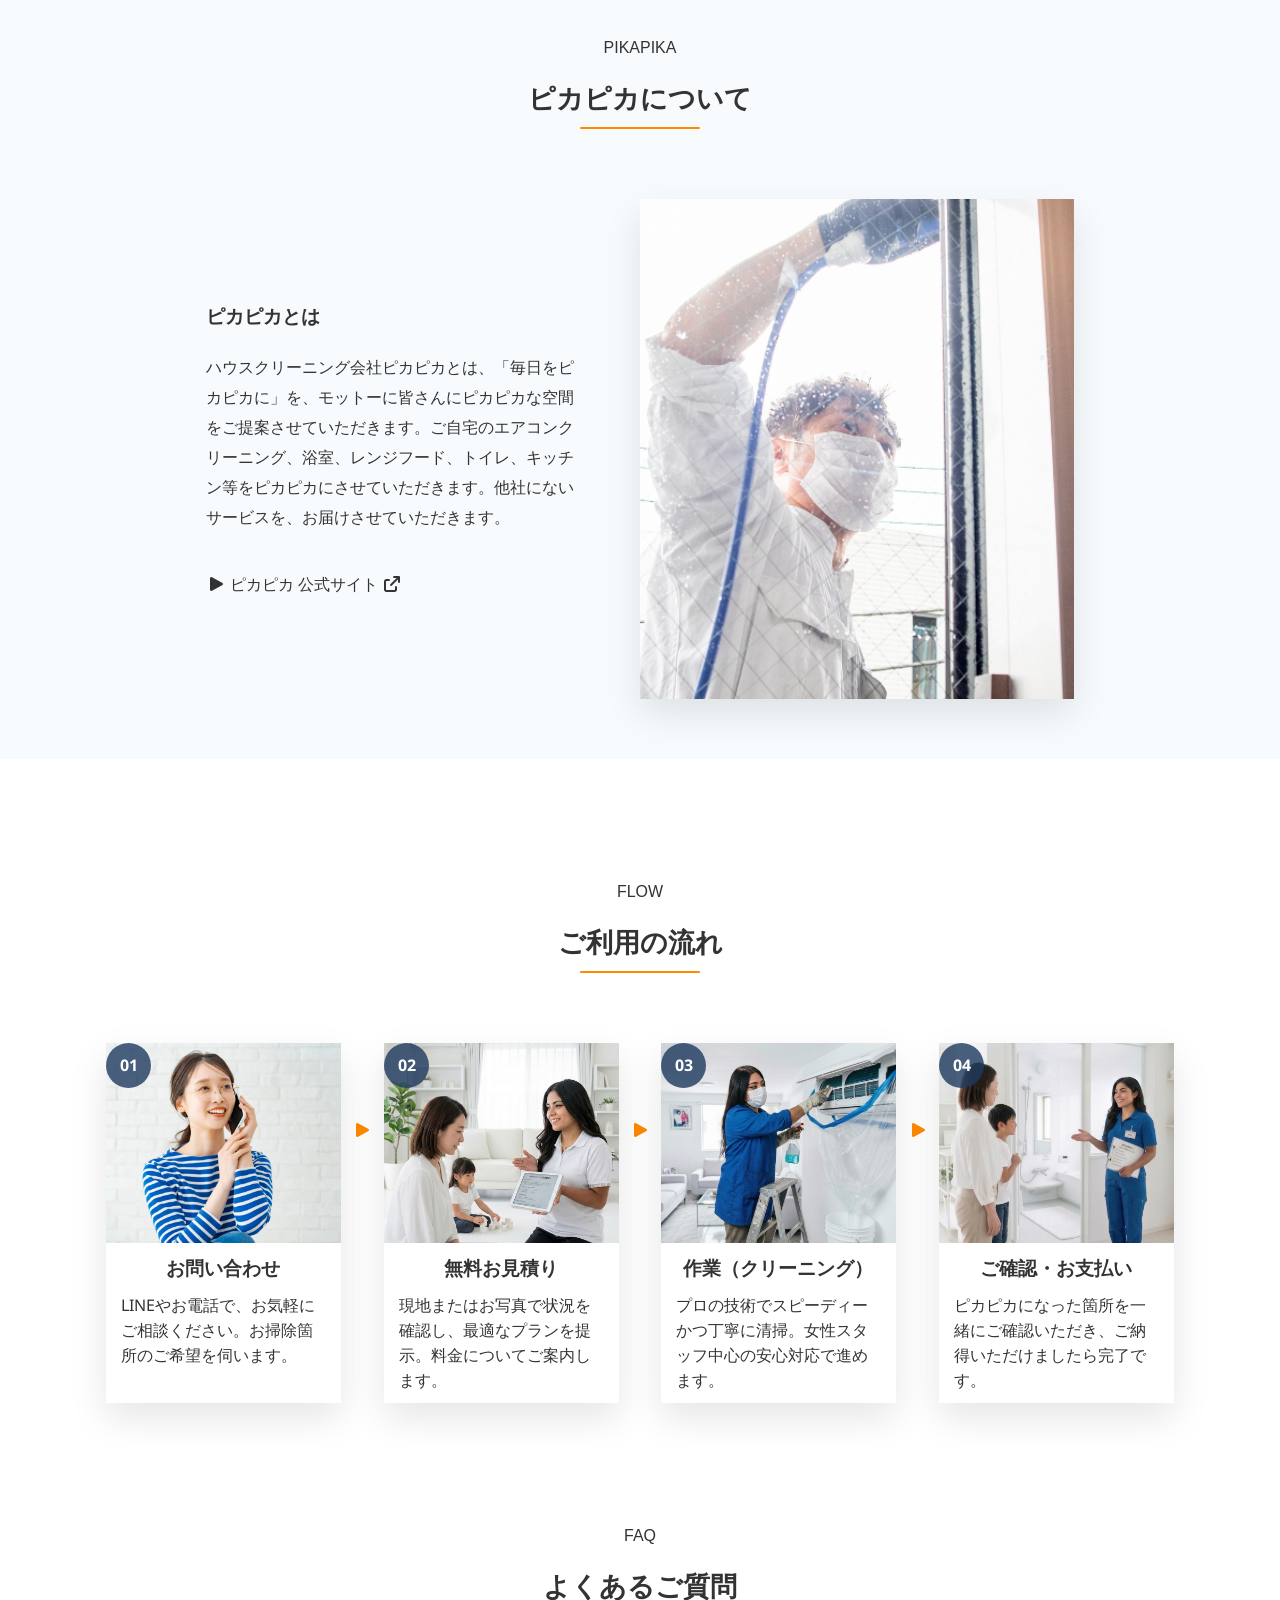
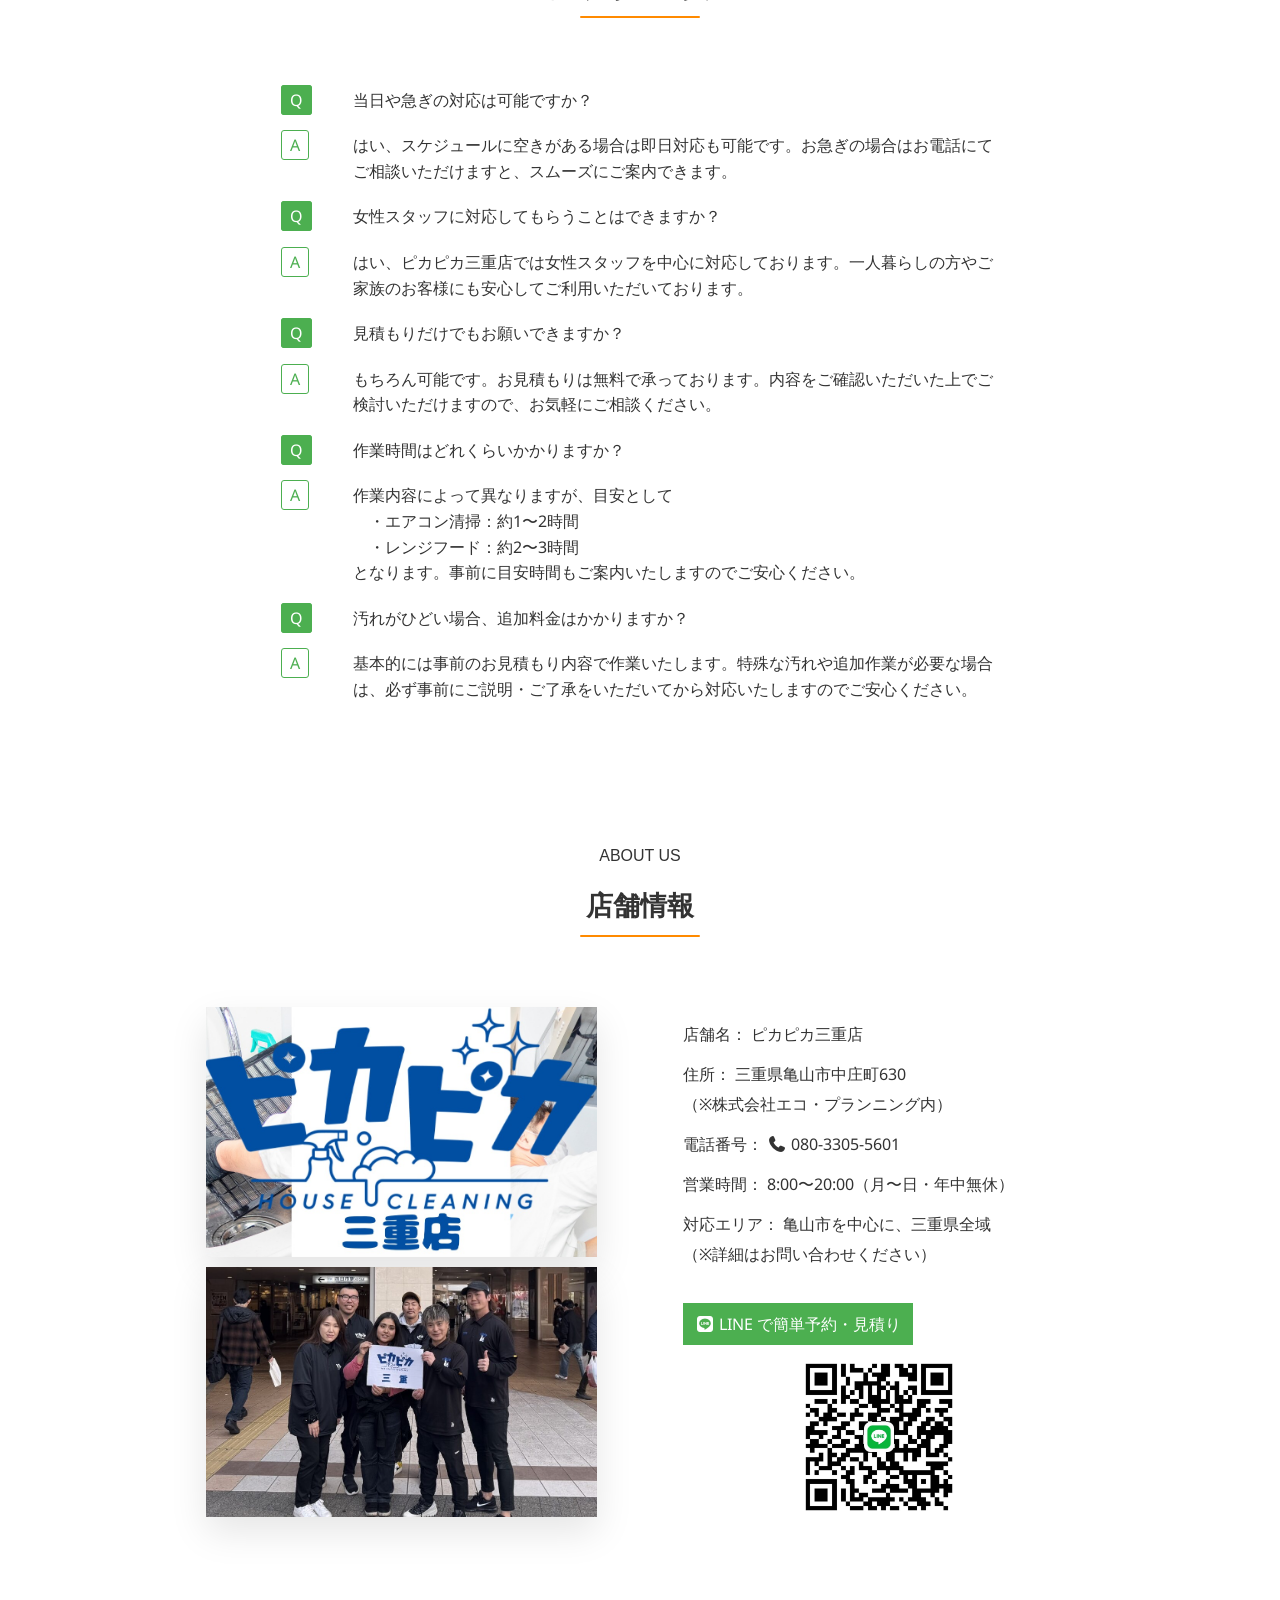
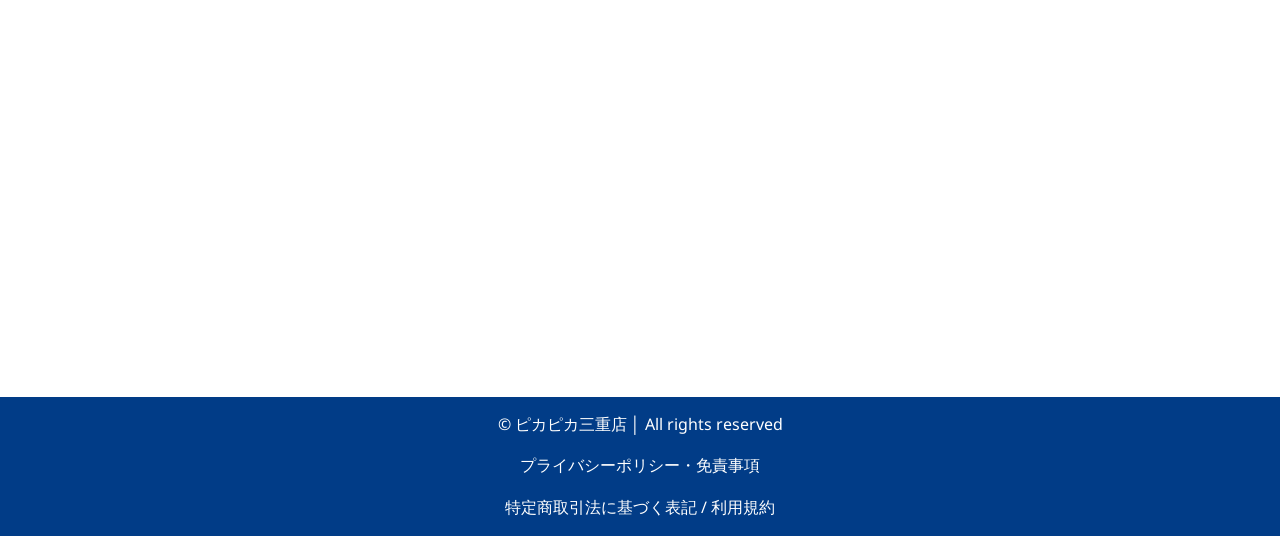
==== commit 67d9cdbe: "テスト完了" ====
--- a/index.html
+++ b/index.html
@@ -72,7 +72,6 @@
           <li class="item"><a href="#aboutus">店舗情報</a></li>
         </ul>
       </nav>
-      <!-- テスト -->
     </div>
     <div id="nav-sp">
       <div class="hamburger">
